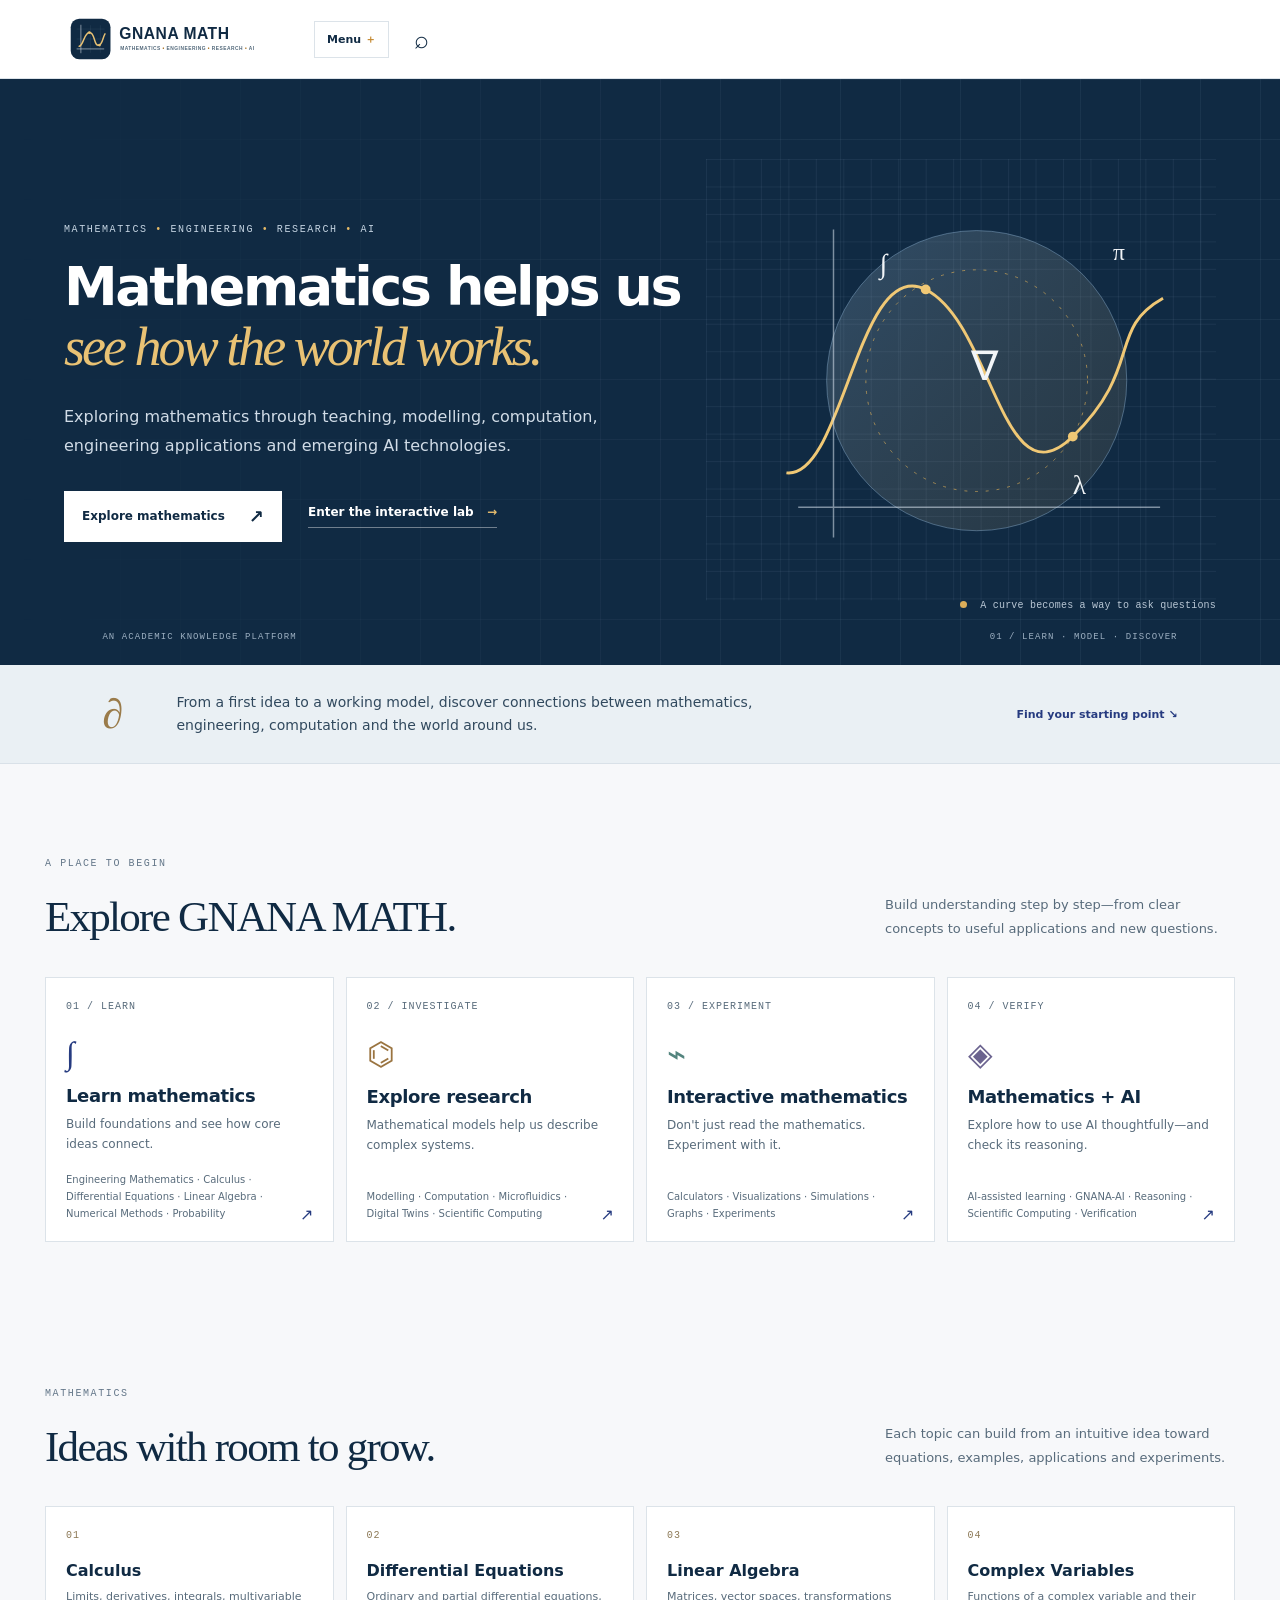
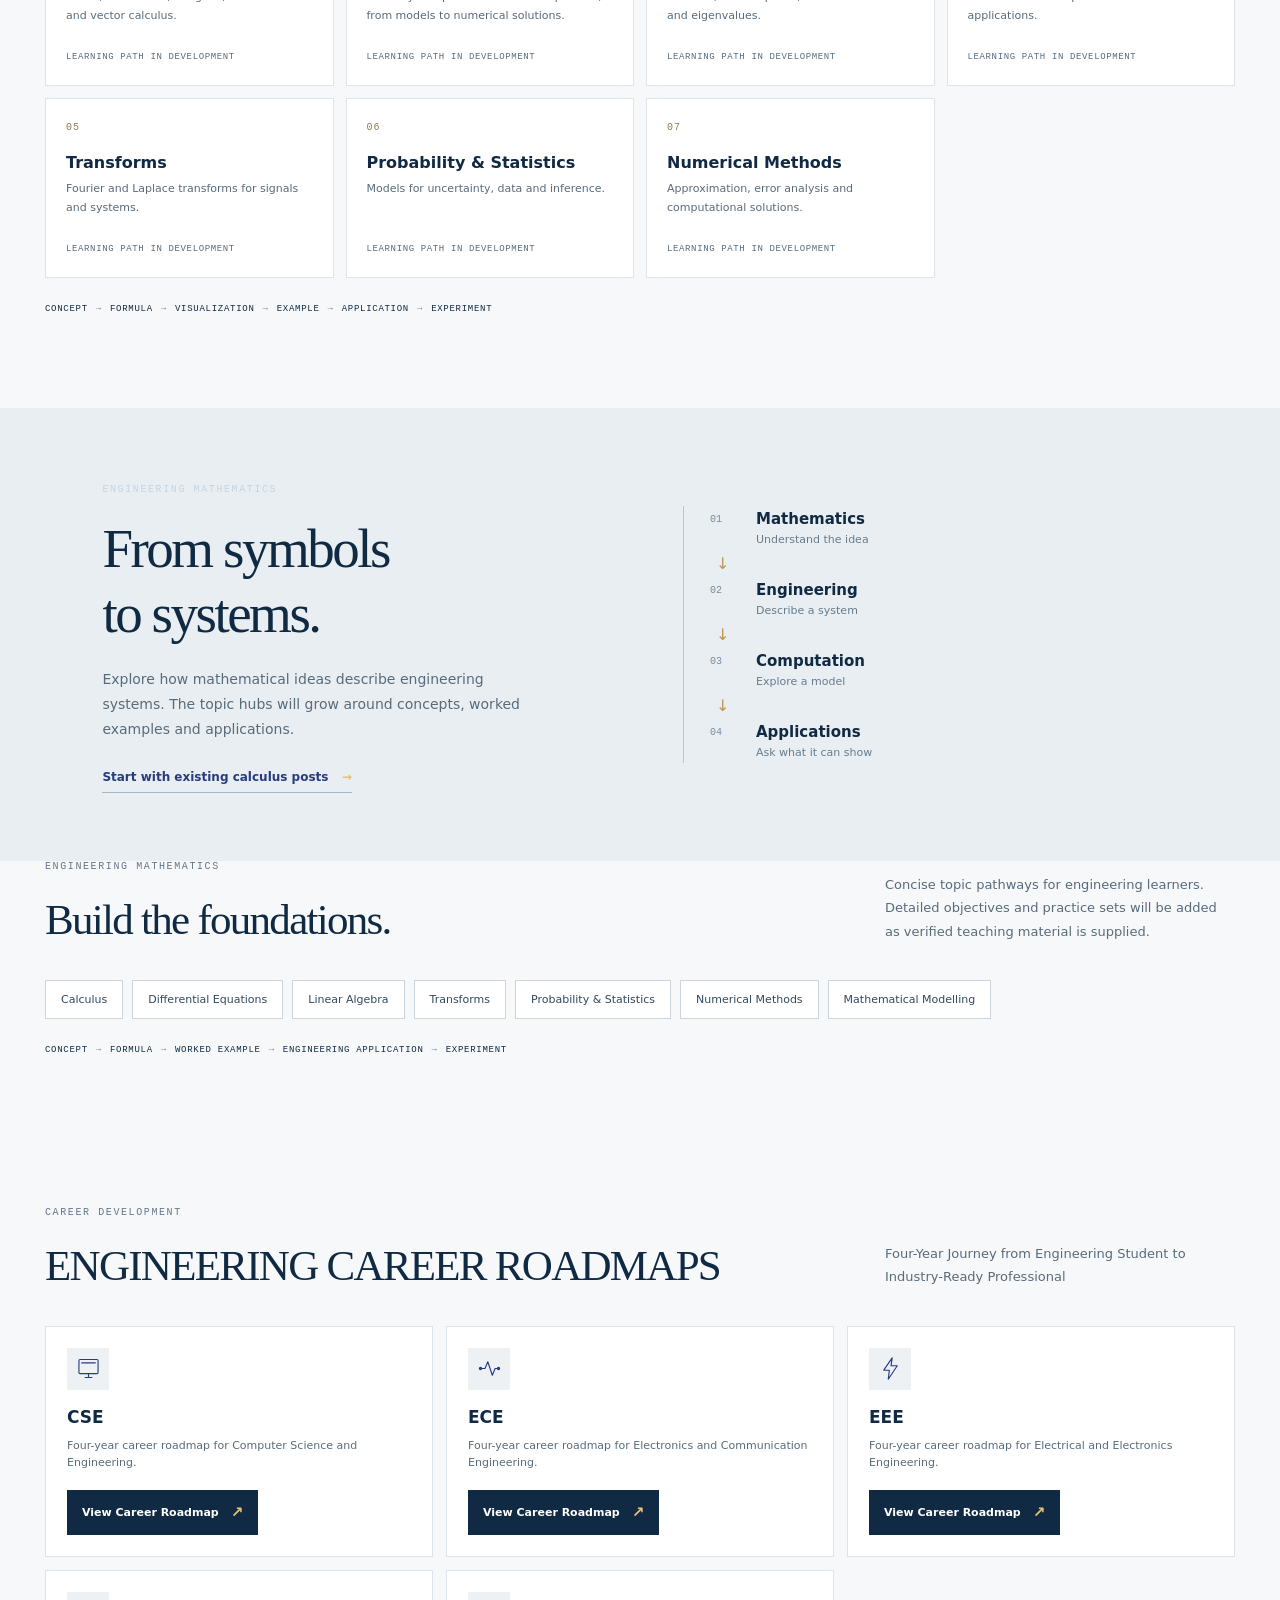
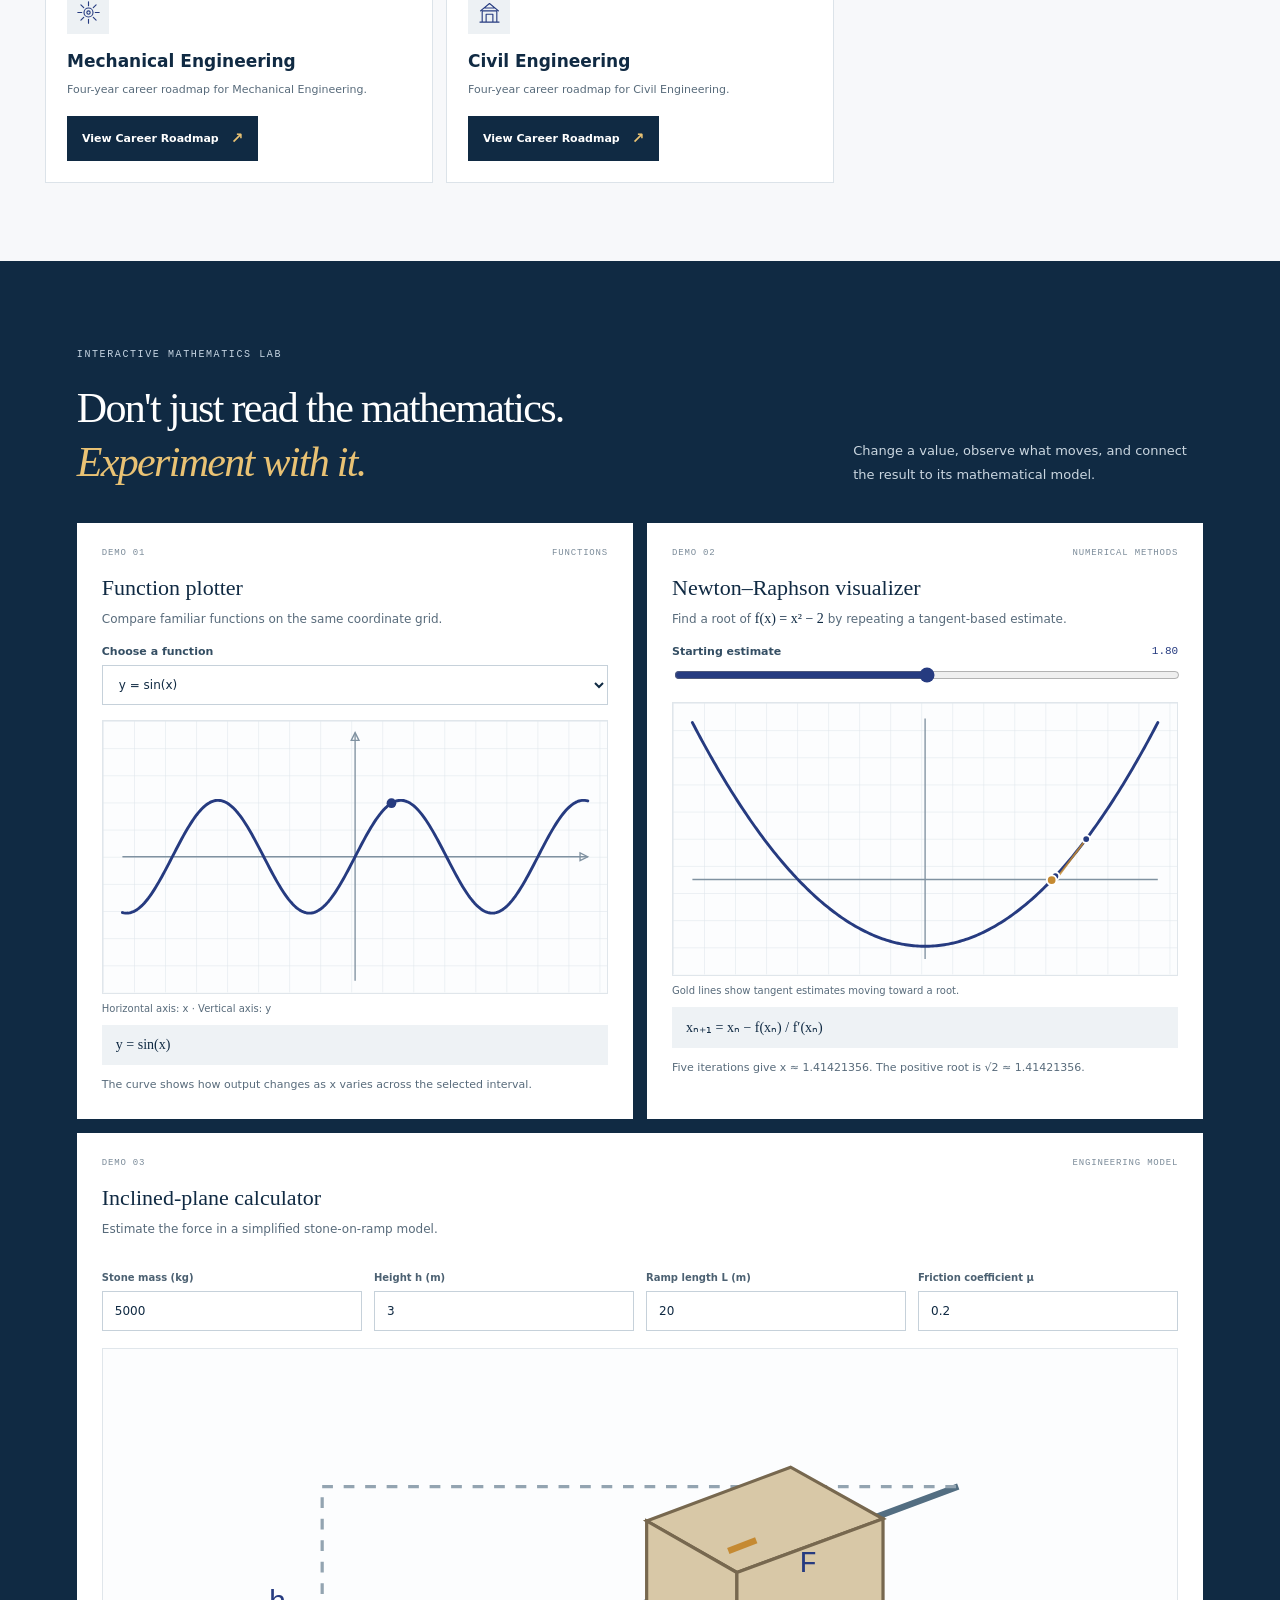
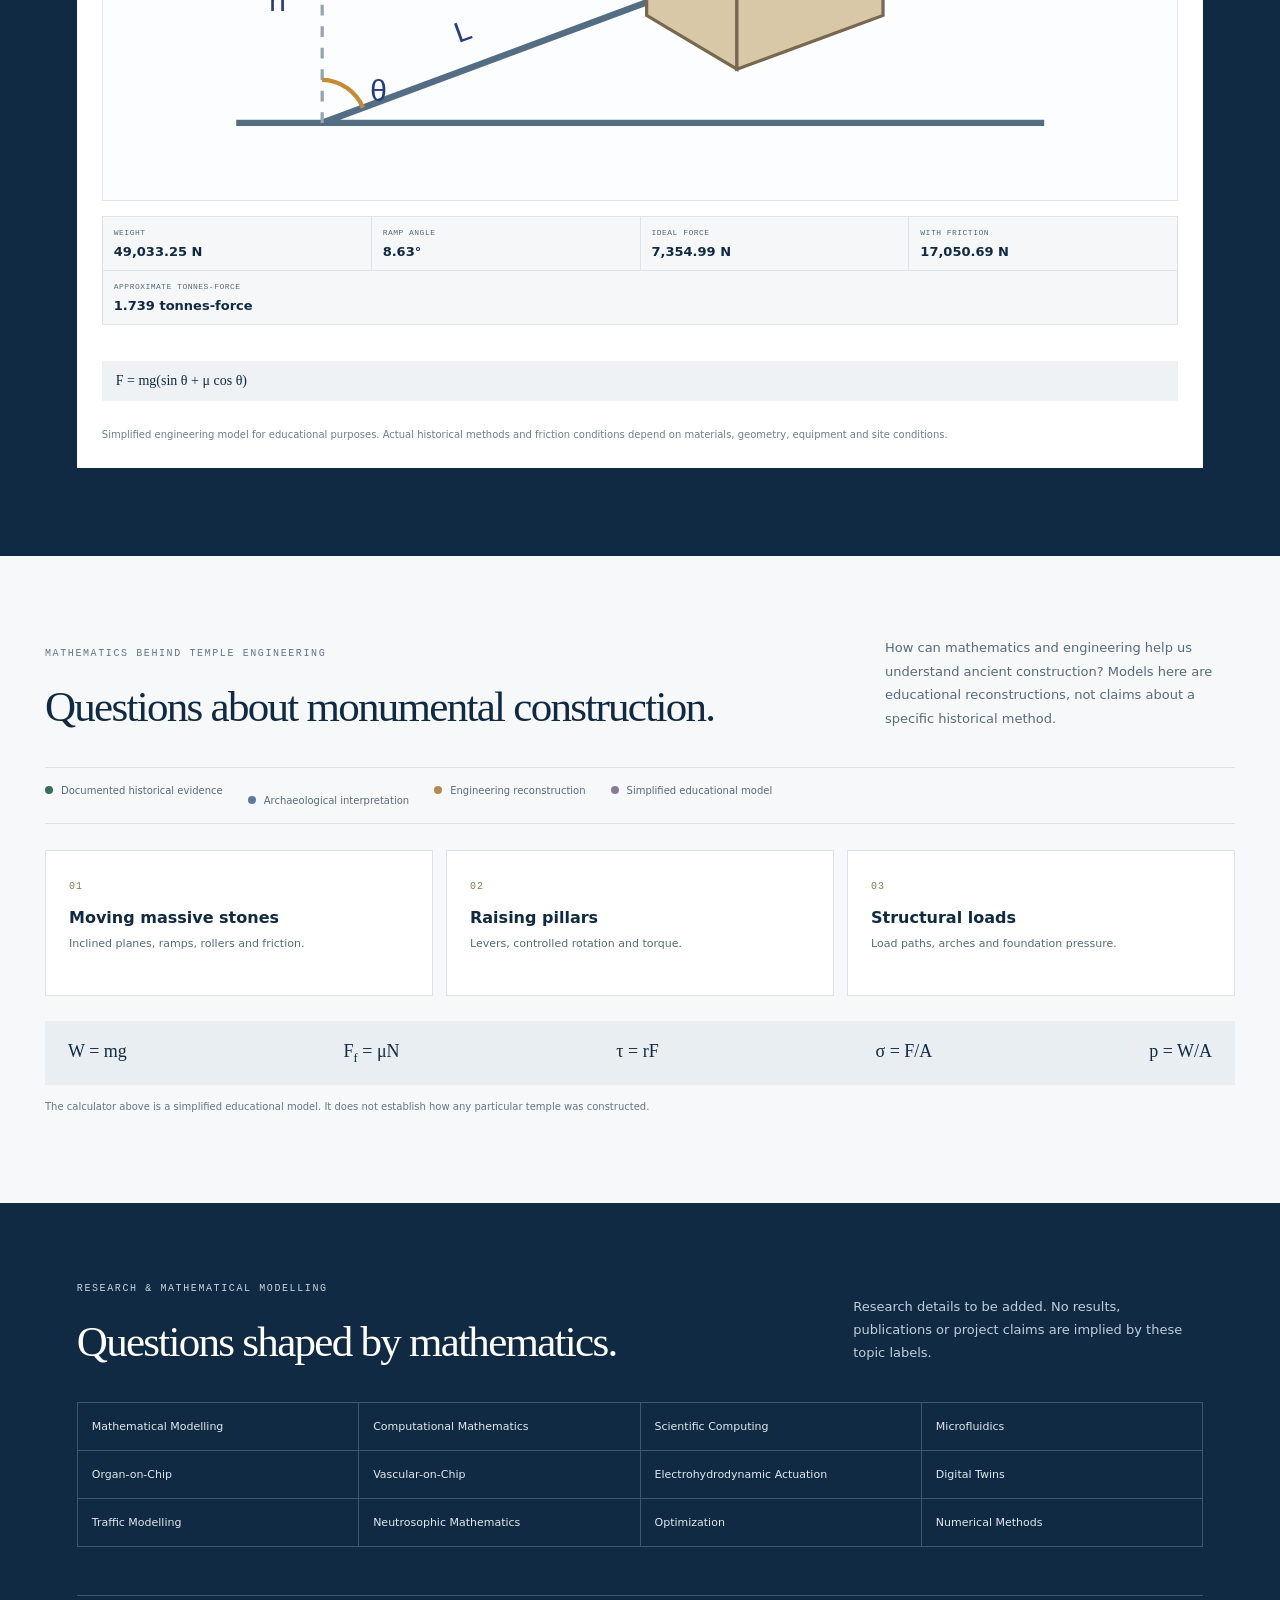
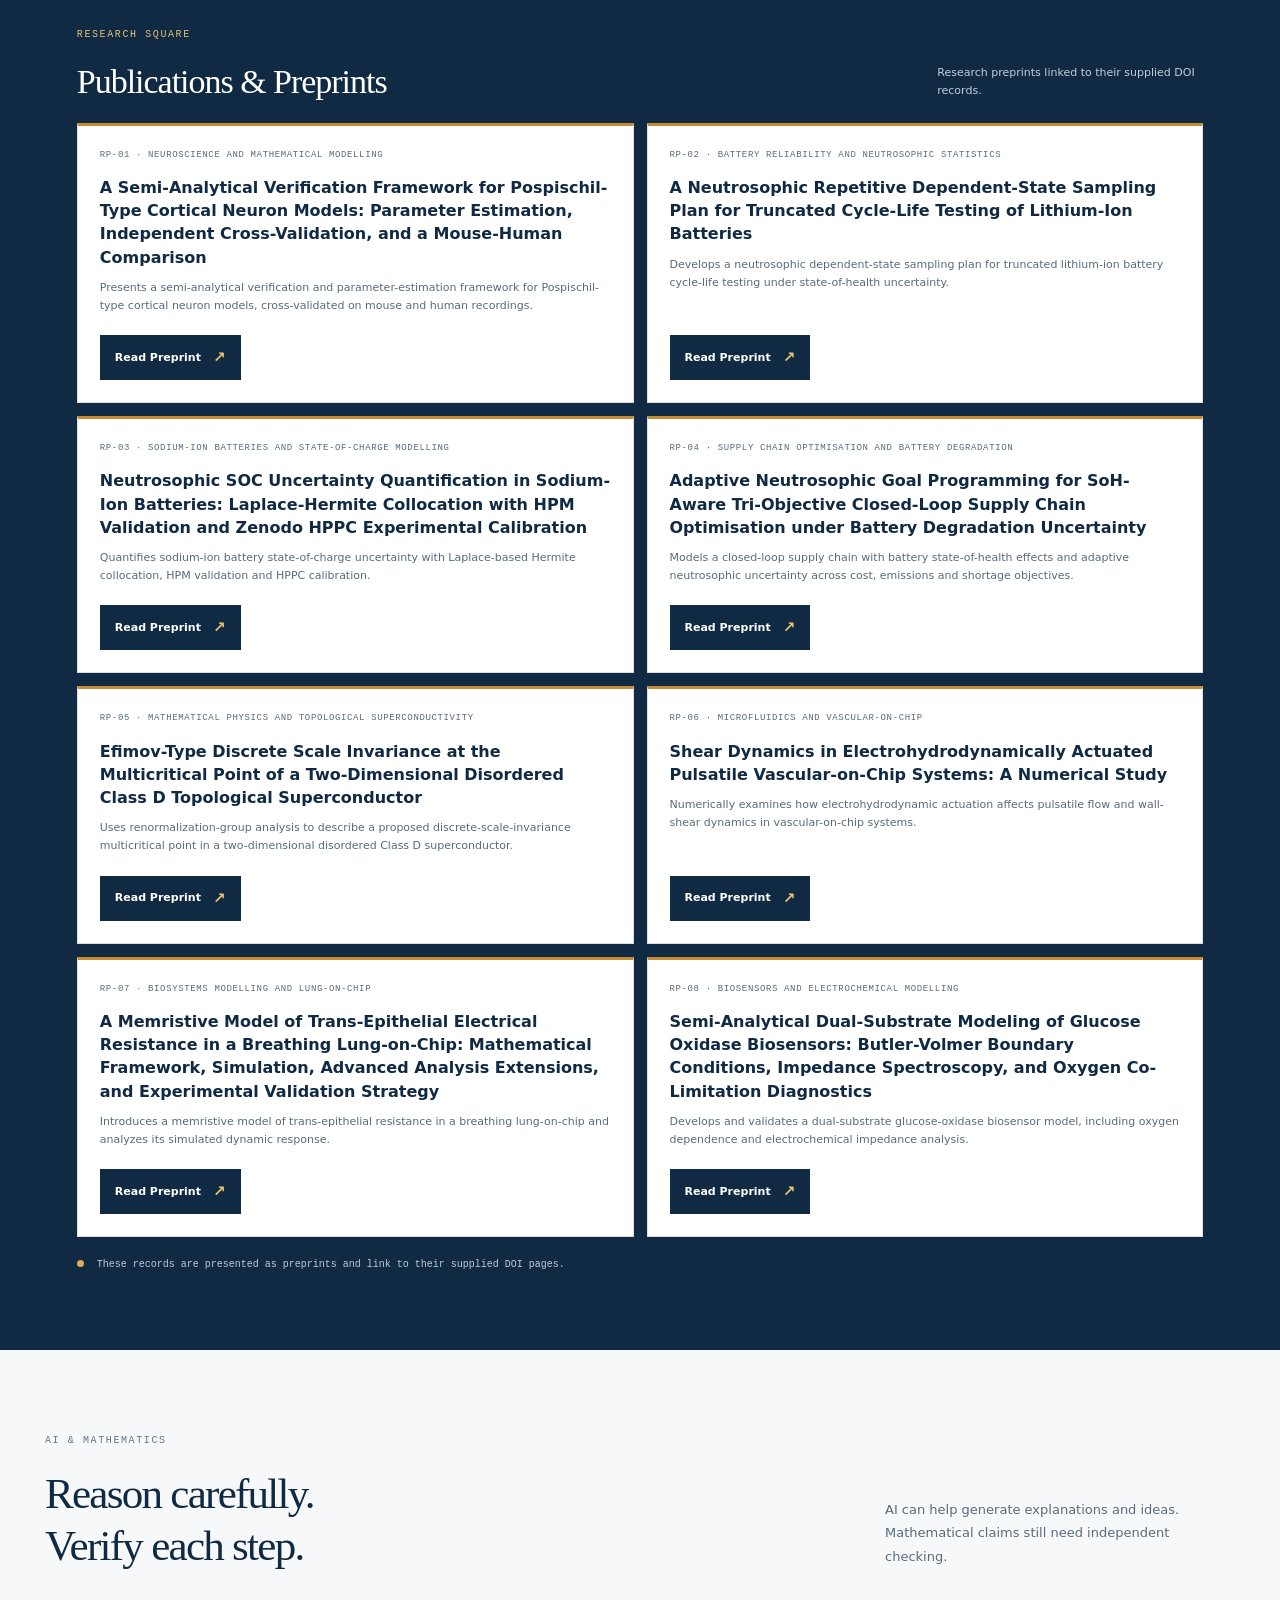
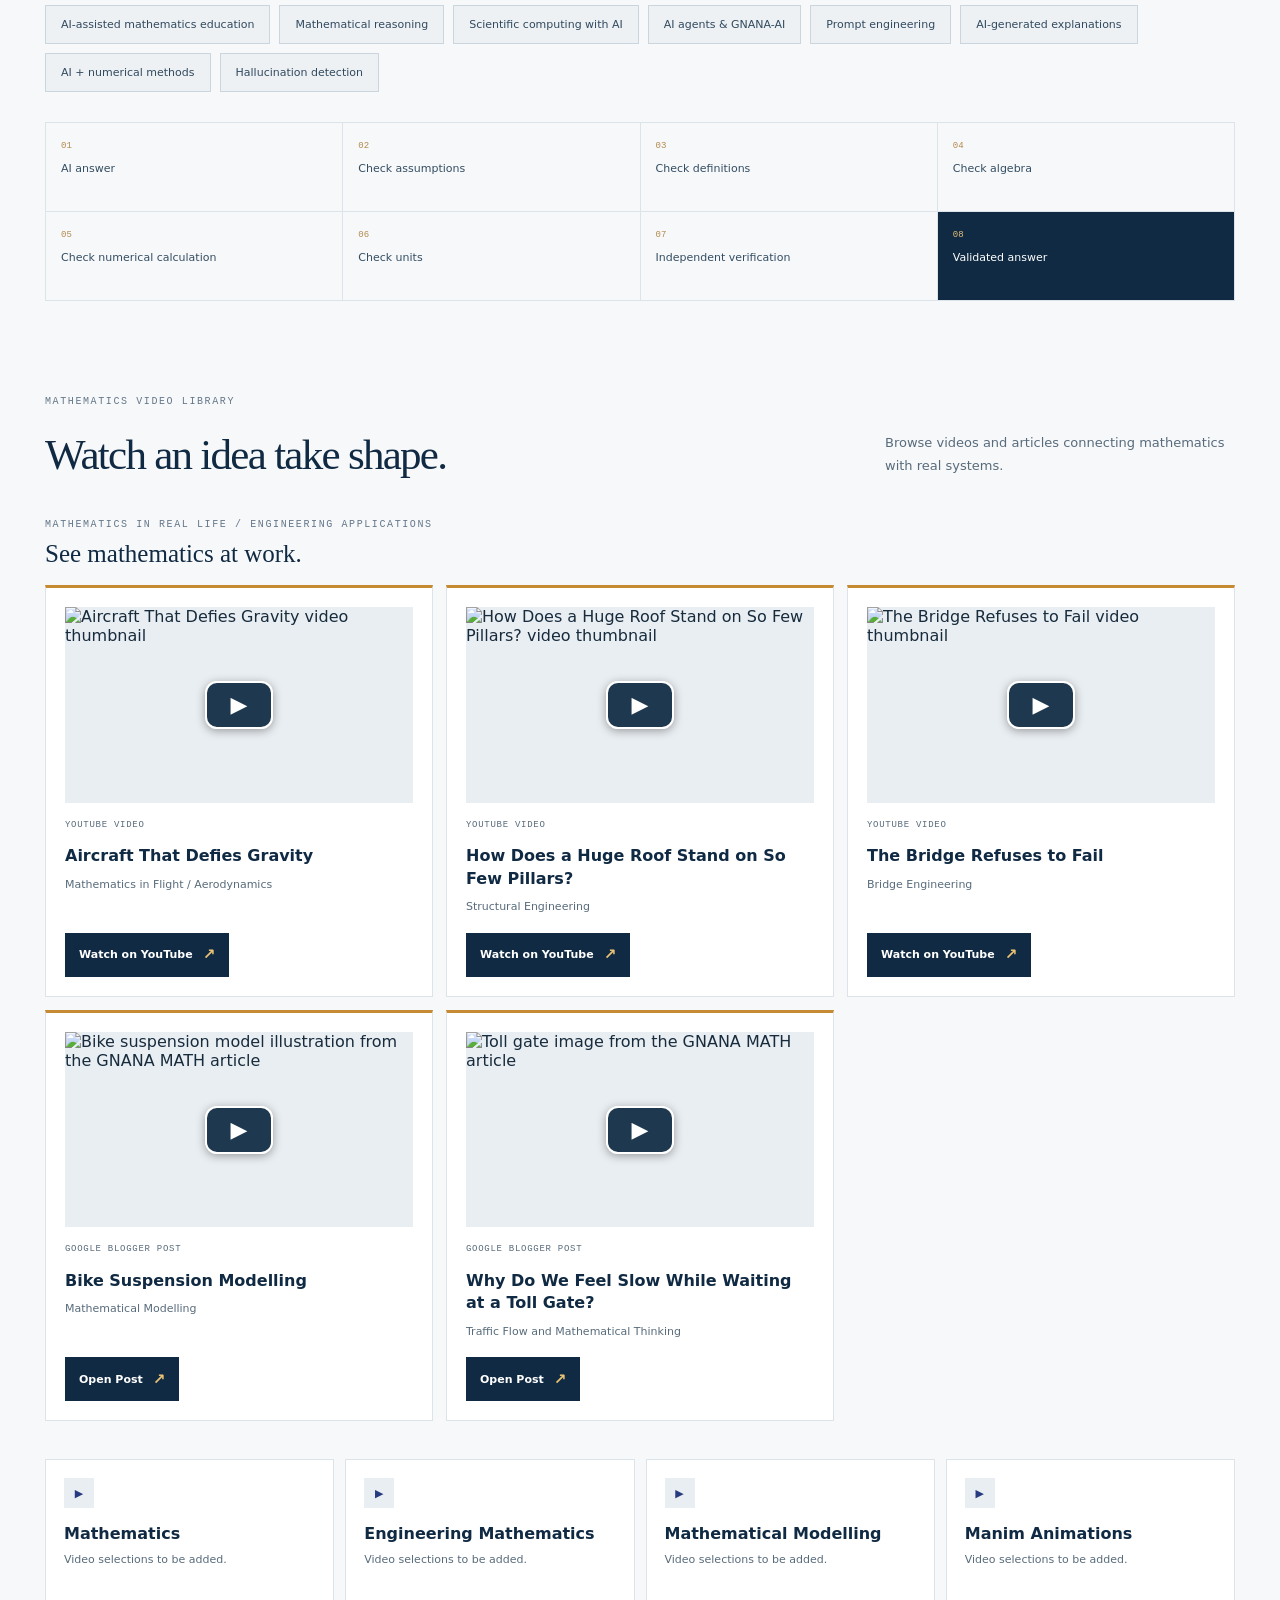
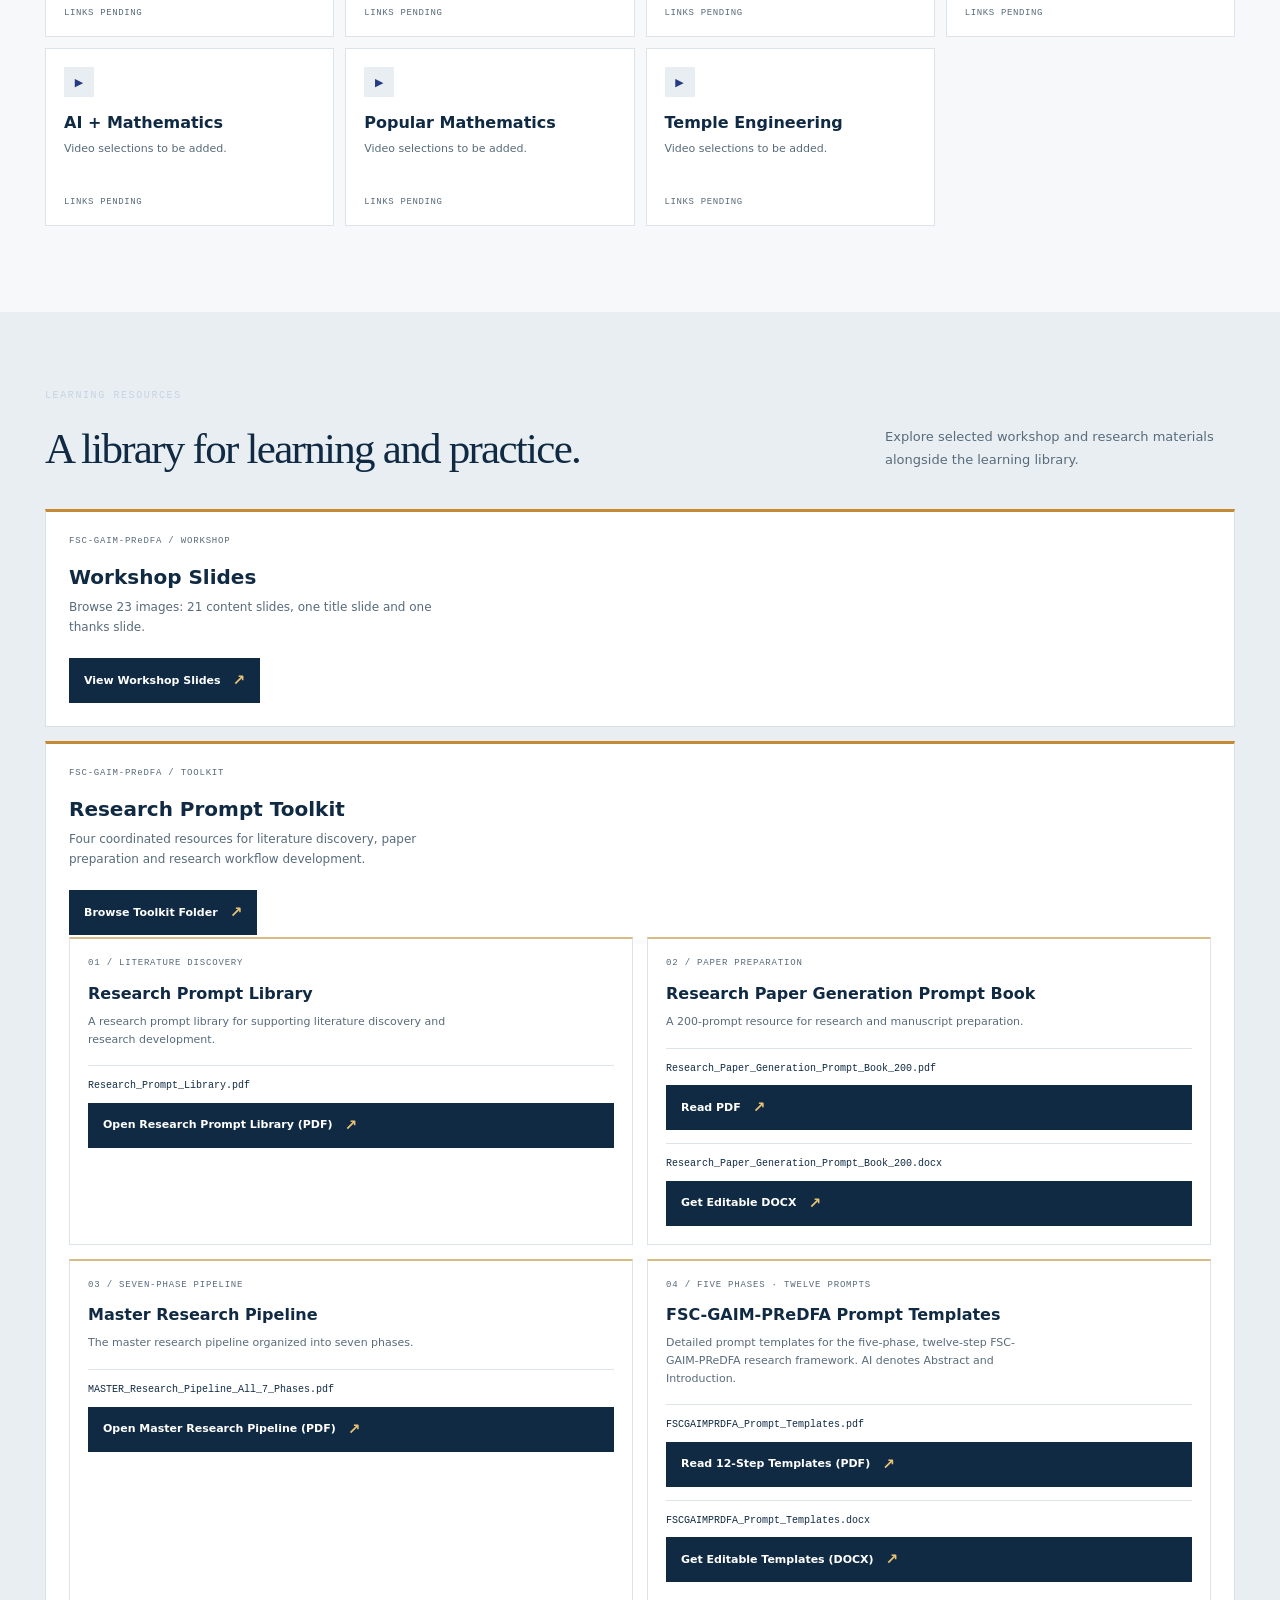
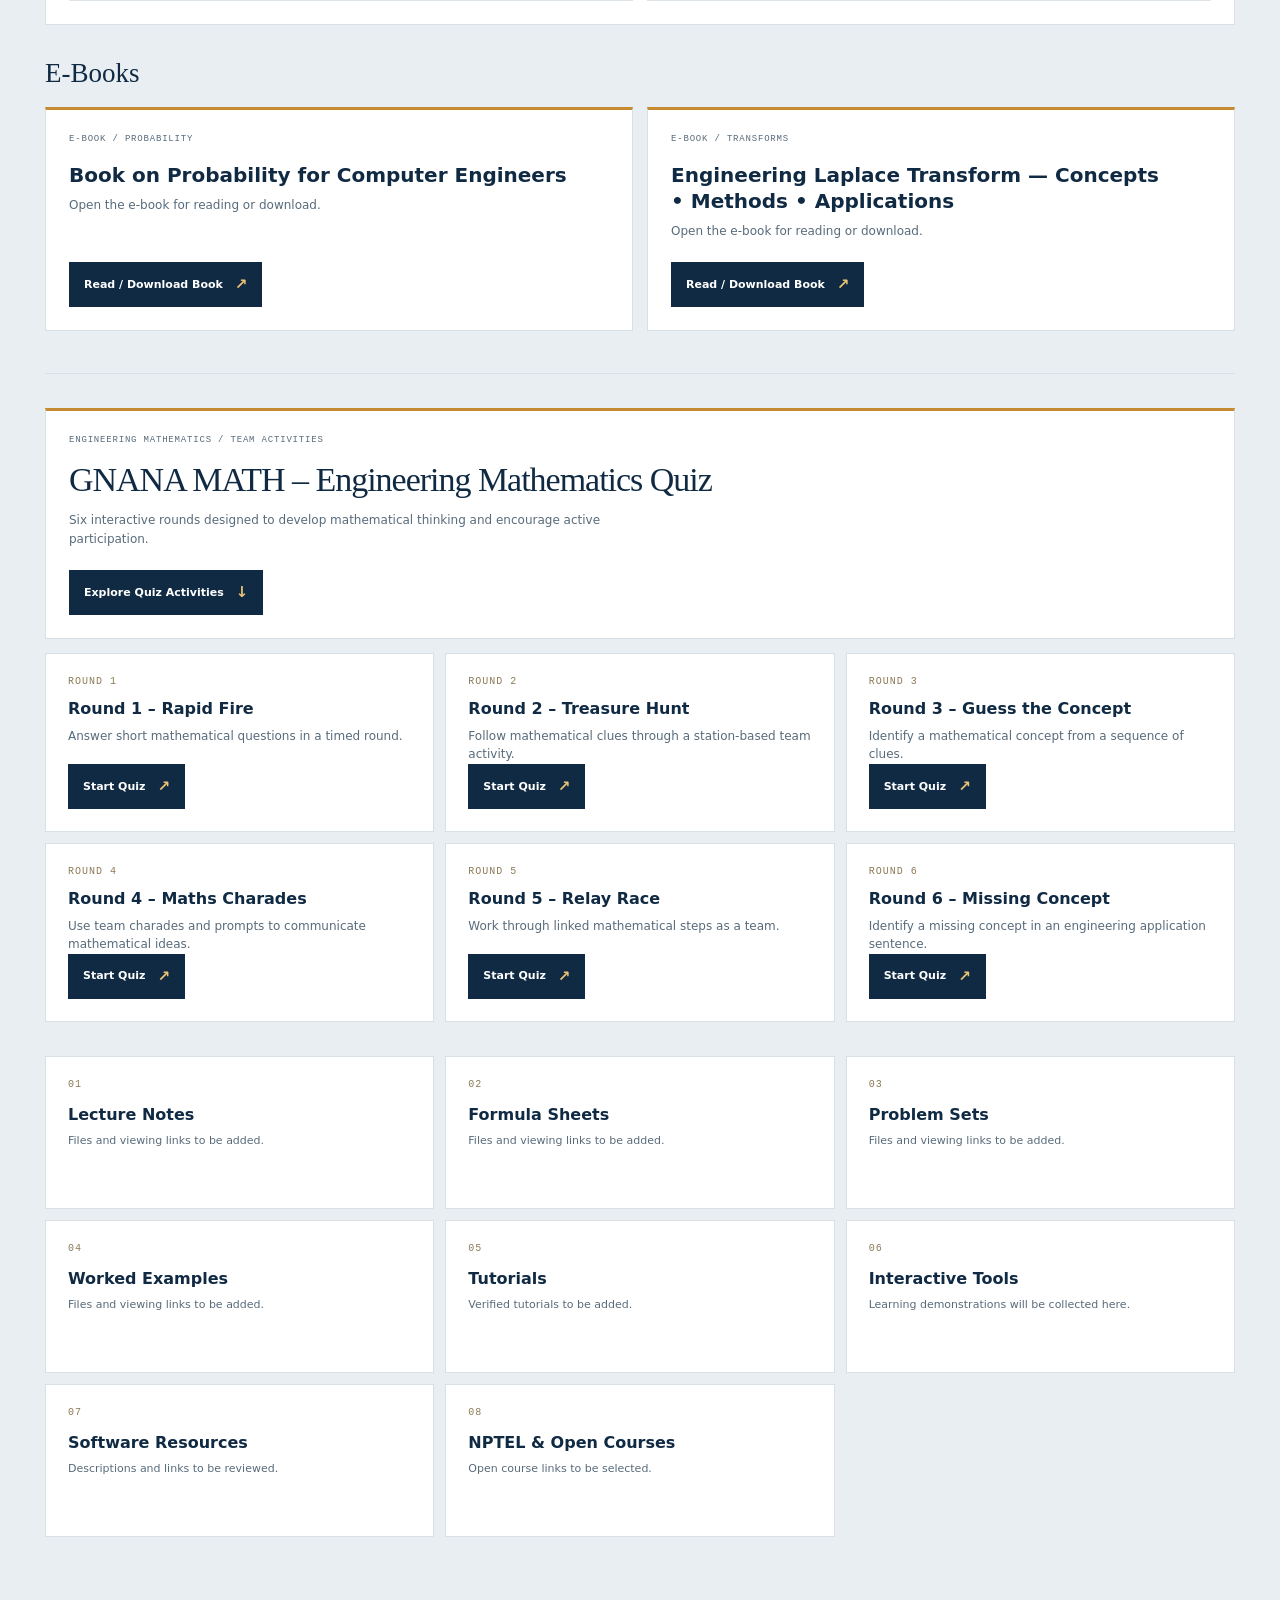
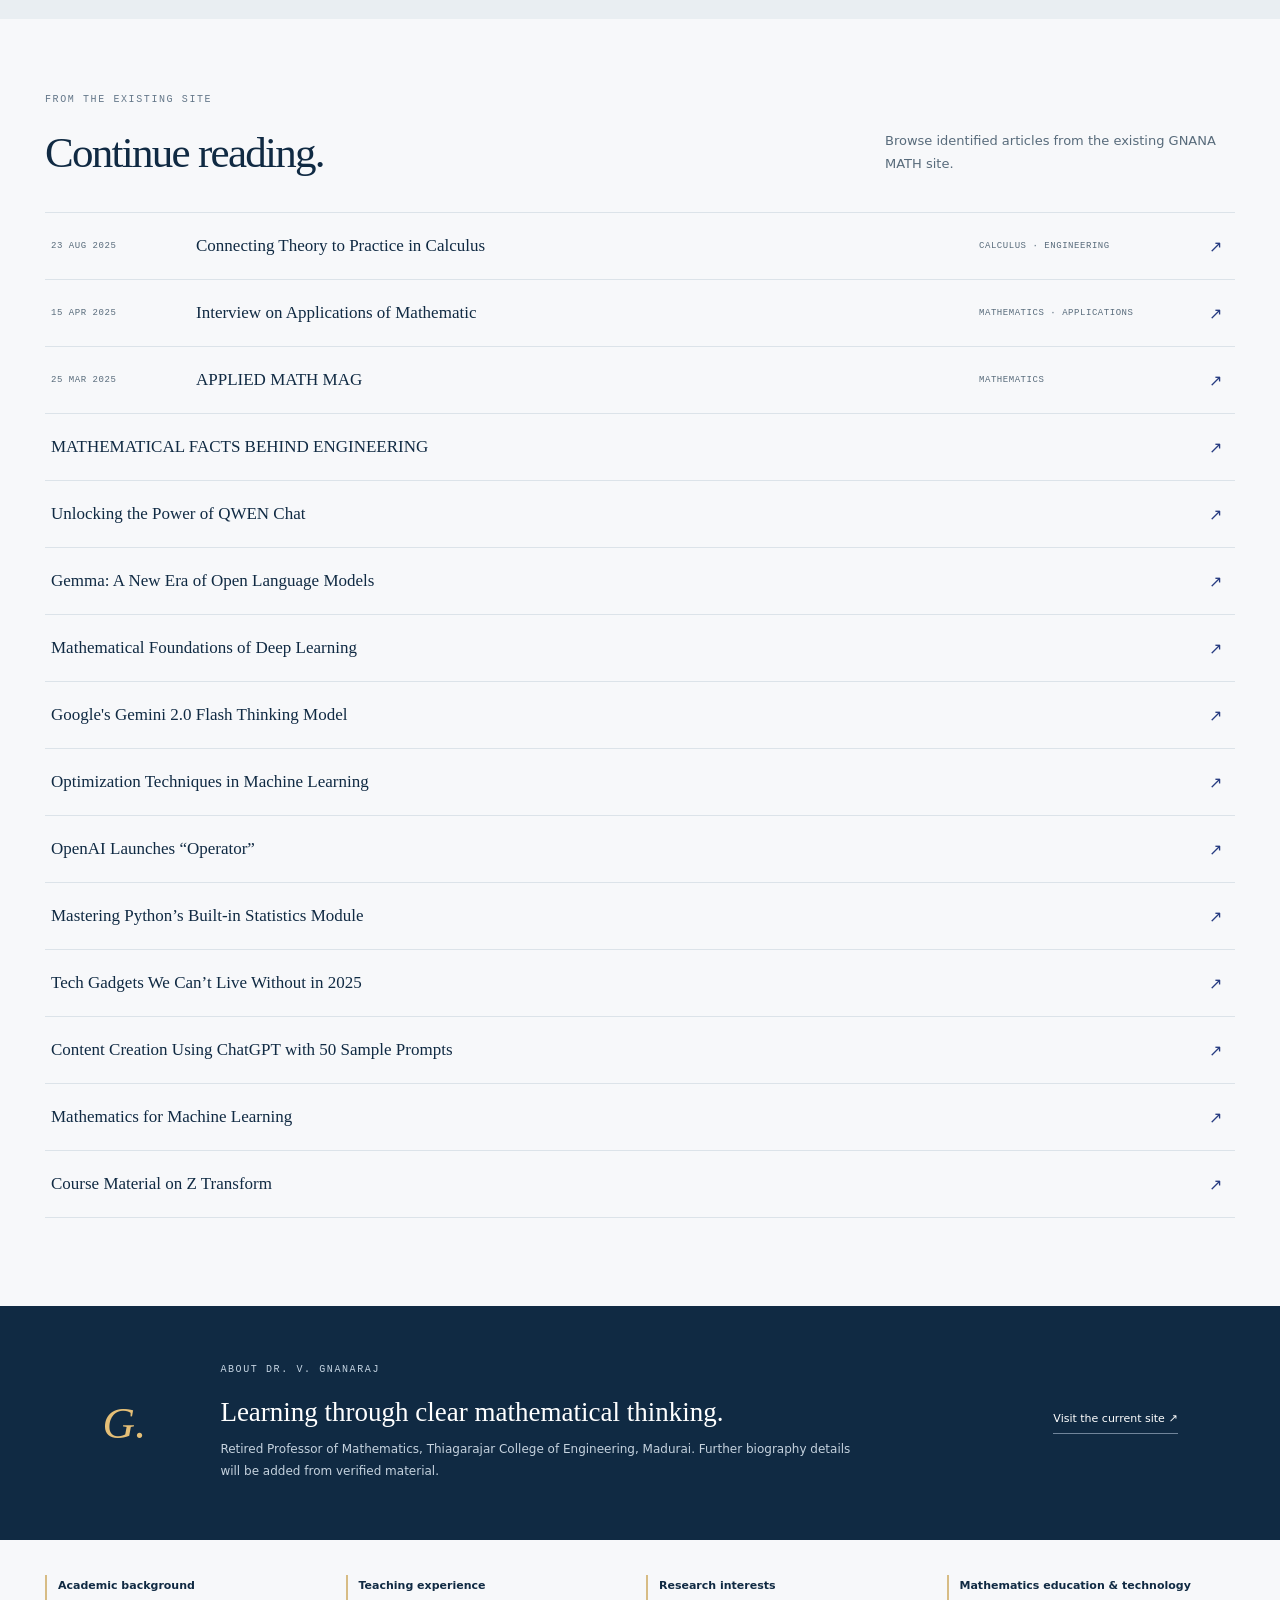
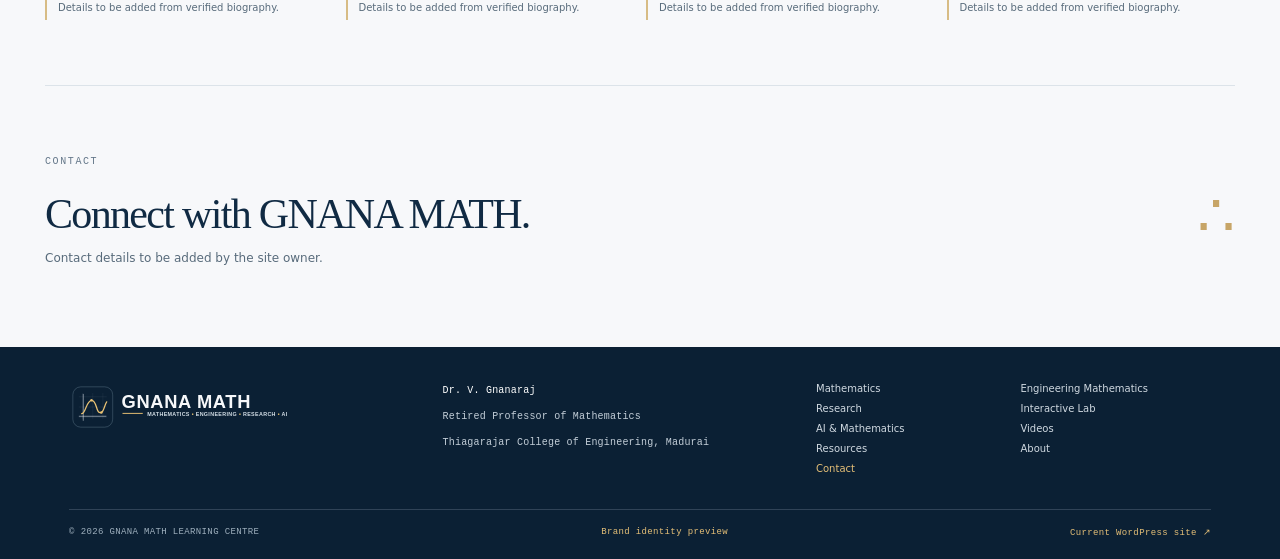
==== index.html @ 680d6b36 "Prepare GNANA MATH Learning Centre for Pages" ====
<!doctype html>
<html lang="en">
<head>
  <meta charset="utf-8">
  <meta name="viewport" content="width=device-width, initial-scale=1">
  <meta name="description" content="Explore mathematics through teaching, engineering, research, computation and emerging AI technologies.">
  <meta name="theme-color" content="#102a43">
  <link rel="icon" href="branding/gnana-math-favicon.svg" type="image/svg+xml">
  <title>GNANA MATH LEARNING CENTRE — Mathematics • Engineering • Research • AI</title>
  <link rel="stylesheet" href="styles.css">
</head>
<body>
  <a class="skip-link" href="#main">Skip to content</a>
  <header class="site-header">
    <div class="header-inner">
      <a class="brand" href="#top" aria-label="GNANA MATH Learning Centre home">
        <img class="brand-image" src="branding/gnana-math-header.svg" alt="GNANA MATH — Mathematics • Engineering • Research • AI">
      </a>
      <button class="menu-toggle" type="button" aria-expanded="false" aria-controls="primary-nav">Menu <span aria-hidden="true">＋</span></button>
      <nav id="primary-nav" class="primary-nav" aria-label="Main navigation">
        <a href="#top">Home</a>
        <a href="#mathematics">Mathematics</a>
        <a href="#engineering">Engineering Mathematics</a>
        <a href="#research">Research</a>
        <a href="#ai">AI &amp; Mathematics</a>
        <a href="#lab">Interactive Lab</a>
        <a href="#temple">Temple Engineering</a>
        <a href="#videos">Videos</a>
        <a href="#resources">Resources</a>
        <a href="#about">About</a>
        <a href="#contact">Contact</a>
      </nav>
      <a class="search-link" href="#journal" aria-label="Find existing posts">⌕</a>
    </div>
  </header>

  <main id="main">
    <section class="hero" id="top" aria-labelledby="hero-title">
      <div class="hero-grid" aria-hidden="true"></div>
      <div class="hero-copy">
        <p class="eyebrow">MATHEMATICS <span>•</span> ENGINEERING <span>•</span> RESEARCH <span>•</span> AI</p>
        <h1 id="hero-title">Mathematics helps us<br><em>see how the world works.</em></h1>
        <p class="hero-intro">Exploring mathematics through teaching, modelling, computation, engineering applications and emerging AI technologies.</p>
        <div class="hero-actions"><a class="button button-light" href="#mathematics">Explore mathematics <span aria-hidden="true">↗</span></a><a class="text-link" href="#lab">Enter the interactive lab <span aria-hidden="true">→</span></a></div>
      </div>
      <div class="hero-art">
        <svg viewBox="0 0 520 450" role="img" aria-labelledby="hero-visual-title hero-visual-desc">
          <title id="hero-visual-title">A mathematical curve across a coordinate plane</title>
          <desc id="hero-visual-desc">A gold curve connects points on a subtle grid, surrounded by mathematical symbols.</desc>
          <defs><pattern id="grid" width="28" height="28" patternUnits="userSpaceOnUse"><path d="M 28 0 L 0 0 0 28" fill="none" stroke="#90a8c3" stroke-opacity=".18" stroke-width="1"/></pattern><linearGradient id="wash" x1="0" x2="1" y1="0" y2="1"><stop stop-color="#8eb2d2" stop-opacity=".25"/><stop offset="1" stop-color="#bf9958" stop-opacity=".12"/></linearGradient></defs>
          <rect width="520" height="450" fill="url(#grid)"/><circle cx="276" cy="226" r="153" fill="url(#wash)" stroke="#8eb2d2" stroke-opacity=".45"/><circle cx="276" cy="226" r="113" fill="none" stroke="#d3a958" stroke-opacity=".7" stroke-dasharray="3 8"/>
          <path class="hero-curve" d="M82 320 C140 327 155 98 224 133 S302 354 374 283 409 174 466 142" fill="none" stroke="#f0c875" stroke-width="3"/><path d="M94 355 H463 M130 386 V72" fill="none" stroke="#d9e4ef" stroke-opacity=".55" stroke-width="1.5"/>
          <g fill="#f2f5f8" font-family="Georgia,serif"><text x="270" y="225" font-size="42">∇</text><text x="177" y="116" font-size="28">∫</text><text x="374" y="342" font-size="28">λ</text><text x="415" y="103" font-size="24">π</text></g>
          <circle cx="224" cy="133" r="5" fill="#f0c875"/><circle cx="374" cy="283" r="5" fill="#f0c875"/>
        </svg>
        <div class="figure-note"><span class="figure-dot"></span> A curve becomes a way to ask questions</div>
      </div>
      <div class="hero-bottom"><span>AN ACADEMIC KNOWLEDGE PLATFORM</span><span>01 / LEARN · MODEL · DISCOVER</span></div>
    </section>

    <section class="intro-strip" aria-label="Site purpose"><span class="intro-symbol" aria-hidden="true">∂</span><p>From a first idea to a working model, discover connections between mathematics, engineering, computation and the world around us.</p><a href="#explore">Find your starting point <span aria-hidden="true">↘</span></a></section>

    <section class="section explore" id="explore">
      <div class="section-heading"><div><p class="eyebrow eyebrow-dark">A PLACE TO BEGIN</p><h2>Explore GNANA MATH.</h2></div><p>Build understanding step by step—from clear concepts to useful applications and new questions.</p></div>
      <div class="feature-grid">
        <a class="feature-card card-math" href="#mathematics"><span class="card-index">01 / LEARN</span><span class="card-symbol" aria-hidden="true">∫</span><h3>Learn mathematics</h3><p>Build foundations and see how core ideas connect.</p><span class="card-topics">Engineering Mathematics · Calculus · Differential Equations · Linear Algebra · Numerical Methods · Probability</span><span class="card-arrow" aria-hidden="true">↗</span></a>
        <a class="feature-card card-research" href="#research"><span class="card-index">02 / INVESTIGATE</span><span class="card-symbol" aria-hidden="true">⌬</span><h3>Explore research</h3><p>Mathematical models help us describe complex systems.</p><span class="card-topics">Modelling · Computation · Microfluidics · Digital Twins · Scientific Computing</span><span class="card-arrow" aria-hidden="true">↗</span></a>
        <a class="feature-card card-lab" href="#lab"><span class="card-index">03 / EXPERIMENT</span><span class="card-symbol" aria-hidden="true">⌁</span><h3>Interactive mathematics</h3><p>Don't just read the mathematics. Experiment with it.</p><span class="card-topics">Calculators · Visualizations · Simulations · Graphs · Experiments</span><span class="card-arrow" aria-hidden="true">↗</span></a>
        <a class="feature-card card-ai" href="#ai"><span class="card-index">04 / VERIFY</span><span class="card-symbol" aria-hidden="true">◈</span><h3>Mathematics + AI</h3><p>Explore how to use AI thoughtfully—and check its reasoning.</p><span class="card-topics">AI-assisted learning · GNANA-AI · Reasoning · Scientific Computing · Verification</span><span class="card-arrow" aria-hidden="true">↗</span></a>
      </div>
    </section>

    <section class="topic-hub section" id="mathematics">
      <div class="section-heading"><div><p class="eyebrow eyebrow-dark">MATHEMATICS</p><h2>Ideas with room to grow.</h2></div><p>Each topic can build from an intuitive idea toward equations, examples, applications and experiments.</p></div>
      <div class="topic-grid">
        <article class="topic-card"><span class="topic-mark">01</span><h3>Calculus</h3><p>Limits, derivatives, integrals, multivariable and vector calculus.</p><span class="coming">LEARNING PATH IN DEVELOPMENT</span></article>
        <article class="topic-card"><span class="topic-mark">02</span><h3>Differential Equations</h3><p>Ordinary and partial differential equations, from models to numerical solutions.</p><span class="coming">LEARNING PATH IN DEVELOPMENT</span></article>
        <article class="topic-card"><span class="topic-mark">03</span><h3>Linear Algebra</h3><p>Matrices, vector spaces, transformations and eigenvalues.</p><span class="coming">LEARNING PATH IN DEVELOPMENT</span></article>
        <article class="topic-card"><span class="topic-mark">04</span><h3>Complex Variables</h3><p>Functions of a complex variable and their applications.</p><span class="coming">LEARNING PATH IN DEVELOPMENT</span></article>
        <article class="topic-card"><span class="topic-mark">05</span><h3>Transforms</h3><p>Fourier and Laplace transforms for signals and systems.</p><span class="coming">LEARNING PATH IN DEVELOPMENT</span></article>
        <article class="topic-card"><span class="topic-mark">06</span><h3>Probability &amp; Statistics</h3><p>Models for uncertainty, data and inference.</p><span class="coming">LEARNING PATH IN DEVELOPMENT</span></article>
        <article class="topic-card"><span class="topic-mark">07</span><h3>Numerical Methods</h3><p>Approximation, error analysis and computational solutions.</p><span class="coming">LEARNING PATH IN DEVELOPMENT</span></article>
      </div>
      <p class="learning-sequence"><span>CONCEPT</span> → <span>FORMULA</span> → <span>VISUALIZATION</span> → <span>EXAMPLE</span> → <span>APPLICATION</span> → <span>EXPERIMENT</span></p>
    </section>

    <section class="pathway" id="engineering">
      <div class="pathway-copy"><p class="eyebrow">ENGINEERING MATHEMATICS</p><h2>From symbols<br>to systems.</h2><p>Explore how mathematical ideas describe engineering systems. The topic hubs will grow around concepts, worked examples and applications.</p><a class="text-link" href="#journal">Start with existing calculus posts <span aria-hidden="true">→</span></a></div>
      <div class="pathway-steps" aria-label="Mathematics to real-world applications pathway"><div><span>01</span><strong>Mathematics</strong><small>Understand the idea</small></div><i aria-hidden="true">↓</i><div><span>02</span><strong>Engineering</strong><small>Describe a system</small></div><i aria-hidden="true">↓</i><div><span>03</span><strong>Computation</strong><small>Explore a model</small></div><i aria-hidden="true">↓</i><div><span>04</span><strong>Applications</strong><small>Ask what it can show</small></div></div>
    </section>
    <section class="engineering-topics section" aria-labelledby="engineering-topics-title">
      <div class="section-heading"><div><p class="eyebrow eyebrow-dark">ENGINEERING MATHEMATICS</p><h2 id="engineering-topics-title">Build the foundations.</h2></div><p>Concise topic pathways for engineering learners. Detailed objectives and practice sets will be added as verified teaching material is supplied.</p></div>
      <div class="engineering-tags"><span>Calculus</span><span>Differential Equations</span><span>Linear Algebra</span><span>Transforms</span><span>Probability &amp; Statistics</span><span>Numerical Methods</span><span>Mathematical Modelling</span></div>
      <div class="learning-sequence"><span>CONCEPT</span> → <span>FORMULA</span> → <span>WORKED EXAMPLE</span> → <span>ENGINEERING APPLICATION</span> → <span>EXPERIMENT</span></div>
    </section>

    <section class="career-roadmaps section" id="career-roadmaps" aria-labelledby="career-roadmaps-title">
      <div class="section-heading"><div><p class="eyebrow eyebrow-dark">CAREER DEVELOPMENT</p><h2 id="career-roadmaps-title">ENGINEERING CAREER ROADMAPS</h2></div><p>Four-Year Journey from Engineering Student to Industry-Ready Professional</p></div>
      <div class="roadmap-grid">
        <article class="roadmap-card"><span class="roadmap-icon" aria-hidden="true"><svg viewBox="0 0 48 48"><rect x="7" y="8" width="34" height="25" rx="2"/><path d="M18 40h12M24 33v7M12 14h24"/></svg></span><h3>CSE</h3><p>Four-year career roadmap for Computer Science and Engineering.</p><a class="resource-action" href="https://docs.google.com/document/d/1oZDrcWz0FIYxvNJzSBiZQlGLco4cJSIS/edit?usp=sharing" target="_blank" rel="noopener noreferrer" aria-label="View Career Roadmap: Computer Science and Engineering (CSE)">View Career Roadmap <span aria-hidden="true">↗</span></a></article>
        <article class="roadmap-card"><span class="roadmap-icon" aria-hidden="true"><svg viewBox="0 0 48 48"><path d="M8 24h8l5-12 8 24 5-12h6"/><circle cx="8" cy="24" r="2"/><circle cx="40" cy="24" r="2"/></svg></span><h3>ECE</h3><p>Four-year career roadmap for Electronics and Communication Engineering.</p><a class="resource-action" href="https://docs.google.com/document/d/1Ohbe66ldFW0eEKWDVMbbByj8dyRG0Cs9/edit?usp=sharing" target="_blank" rel="noopener noreferrer" aria-label="View Career Roadmap: Electronics and Communication Engineering (ECE)">View Career Roadmap <span aria-hidden="true">↗</span></a></article>
        <article class="roadmap-card"><span class="roadmap-icon" aria-hidden="true"><svg viewBox="0 0 48 48"><path d="M27 5 12 27h10l-2 16 16-24H25z"/></svg></span><h3>EEE</h3><p>Four-year career roadmap for Electrical and Electronics Engineering.</p><a class="resource-action" href="https://docs.google.com/document/d/1e6CmTv66LXiisWl73ocKY8NQtNfrdB3I/edit?usp=sharing" target="_blank" rel="noopener noreferrer" aria-label="View Career Roadmap: Electrical and Electronics Engineering (EEE)">View Career Roadmap <span aria-hidden="true">↗</span></a></article>
        <article class="roadmap-card"><span class="roadmap-icon" aria-hidden="true"><svg viewBox="0 0 48 48"><circle cx="24" cy="24" r="8"/><circle cx="24" cy="24" r="3"/><path d="M24 5v7M24 36v7M5 24h7M36 24h7M10.5 10.5l5 5M32.5 32.5l5 5M37.5 10.5l-5 5M15.5 32.5l-5 5"/></svg></span><h3>Mechanical Engineering</h3><p>Four-year career roadmap for Mechanical Engineering.</p><a class="resource-action" href="https://docs.google.com/document/d/1_CuZWHjNyVznKHUUeq4YgCZqj-U67IJr/edit?usp=drive_link" target="_blank" rel="noopener noreferrer" aria-label="View Career Roadmap: Mechanical Engineering">View Career Roadmap <span aria-hidden="true">↗</span></a></article>
        <article class="roadmap-card"><span class="roadmap-icon" aria-hidden="true"><svg viewBox="0 0 48 48"><path d="M7 41h34M11 41V21h26v20M8 21 24 8l16 13M18 41V27h12v14M15 16h18"/></svg></span><h3>Civil Engineering</h3><p>Four-year career roadmap for Civil Engineering.</p><a class="resource-action" href="https://docs.google.com/document/d/1a6_pTTN_fMK_ZlGkshVKZlawxONc3XTI/edit?usp=sharing" target="_blank" rel="noopener noreferrer" aria-label="View Career Roadmap: Civil Engineering">View Career Roadmap <span aria-hidden="true">↗</span></a></article>
      </div>
    </section>

    <section class="lab-section" id="lab">
      <div class="lab-heading section-heading"><div><p class="eyebrow">INTERACTIVE MATHEMATICS LAB</p><h2>Don't just read the mathematics.<br><em>Experiment with it.</em></h2></div><p>Change a value, observe what moves, and connect the result to its mathematical model.</p></div>
      <div class="demo-grid">
        <article class="demo-card">
          <div class="demo-meta"><span>DEMO 01</span><span>FUNCTIONS</span></div><h3>Function plotter</h3><p class="demo-intro">Compare familiar functions on the same coordinate grid.</p>
          <label class="control-label" for="function-select">Choose a function</label><select id="function-select"><option value="sin">y = sin(x)</option><option value="cos">y = cos(x)</option><option value="parabola">y = x² − 1</option></select>
          <figure class="plot-frame"><svg id="function-plot" viewBox="0 0 520 280" role="img" aria-label="Graph of y equals sine of x"><defs><pattern id="plot-grid" width="32" height="28" patternUnits="userSpaceOnUse"><path d="M 32 0 L 0 0 0 28" fill="none" stroke="#dce3e9" stroke-width="1"/></pattern></defs><rect width="520" height="280" fill="url(#plot-grid)"/><g class="plot-axis"><path d="M20 140H500M260 12V268"/><path d="M500 140l-8-4v8zM260 12l-4 8h8z"/></g><path id="function-path" class="function-path" d=""/><circle id="function-point" r="5" cx="260" cy="140"/></svg><figcaption>Horizontal axis: x · Vertical axis: y</figcaption></figure>
          <div class="equation-readout" id="function-equation" aria-live="polite">y = sin(x)</div><p class="interpretation">The curve shows how output changes as x varies across the selected interval.</p>
        </article>

        <article class="demo-card">
          <div class="demo-meta"><span>DEMO 02</span><span>NUMERICAL METHODS</span></div><h3>Newton–Raphson visualizer</h3><p class="demo-intro">Find a root of <span class="math-inline">f(x) = x² − 2</span> by repeating a tangent-based estimate.</p>
          <label class="control-label" for="newton-start">Starting estimate <output id="newton-start-value">1.80</output></label><input id="newton-start" type="range" min="0.6" max="3" step="0.05" value="1.8">
          <figure class="plot-frame"><svg id="newton-plot" viewBox="0 0 520 280" role="img" aria-label="Newton-Raphson tangent steps approaching the root of x squared minus two"><defs><pattern id="newton-grid" width="32" height="28" patternUnits="userSpaceOnUse"><path d="M 32 0 L 0 0 0 28" fill="none" stroke="#dce3e9" stroke-width="1"/></pattern></defs><rect width="520" height="280" fill="url(#newton-grid)"/><g class="plot-axis"><path d="M20 182H500M260 16V264"/></g><path id="newton-function" class="function-path" d=""/><g id="newton-steps"></g></svg><figcaption>Gold lines show tangent estimates moving toward a root.</figcaption></figure>
          <div class="equation-readout">xₙ₊₁ = xₙ − f(xₙ) / f′(xₙ)</div><p id="newton-result" class="interpretation" aria-live="polite">After five iterations, the estimate approaches √2.</p>
        </article>

        <article class="demo-card temple-demo" id="temple-calculator">
          <div class="demo-meta"><span>DEMO 03</span><span>ENGINEERING MODEL</span></div><h3>Inclined-plane calculator</h3><p class="demo-intro">Estimate the force in a simplified stone-on-ramp model.</p>
          <div class="input-grid">
            <label>Stone mass (kg)<input id="stone-mass" type="number" min="1" max="1000000" step="100" value="5000"></label>
            <label>Height h (m)<input id="ramp-height" type="number" min="0.1" max="100" step="0.1" value="3"></label>
            <label>Ramp length L (m)<input id="ramp-length" type="number" min="0.2" max="200" step="0.1" value="20"></label>
            <label>Friction coefficient μ<input id="friction" type="number" min="0" max="2" step="0.01" value="0.2"></label>
          </div>
          <figure class="ramp-figure"><svg viewBox="0 0 500 210" role="img" aria-labelledby="ramp-title ramp-desc"><title id="ramp-title">Stone on an inclined ramp</title><desc id="ramp-desc">A stone rests on a ramp with height h and ramp length L labelled.</desc><path d="M62 174H438M102 174L398 64" class="ramp-line"/><path d="M102 174V64H398" class="ramp-guide"/><g class="stone-block"><path d="M253 80l67-25 43 24-68 25z"/><path d="M253 80v44l42 25v-45z"/><path d="M295 104l68-25v45l-68 25z"/></g><text x="77" y="122">h</text><text x="165" y="137" transform="rotate(-20 165 137)">L</text><path d="M102 154a21 21 0 0 1 19 13" class="ramp-angle"/><text x="124" y="164">θ</text><path d="M304 89l-13 5" class="force-arrow"/><text x="324" y="104">F</text></svg></figure>
          <div class="result-grid" aria-live="polite"><div><span>WEIGHT</span><strong id="weight-output">—</strong></div><div><span>RAMP ANGLE</span><strong id="angle-output">—</strong></div><div><span>IDEAL FORCE</span><strong id="ideal-output">—</strong></div><div><span>WITH FRICTION</span><strong id="friction-output">—</strong></div><div class="result-wide"><span>APPROXIMATE TONNES-FORCE</span><strong id="tonne-output">—</strong></div></div>
          <p id="ramp-error" class="input-error" role="status"></p>
          <p class="equation-readout">F = mg(sin θ + μ cos θ)</p>
          <p class="disclaimer">Simplified engineering model for educational purposes. Actual historical methods and friction conditions depend on materials, geometry, equipment and site conditions.</p>
        </article>
      </div>
    </section>

    <section class="temple-section section" id="temple">
      <div class="section-heading"><div><p class="eyebrow eyebrow-dark">MATHEMATICS BEHIND TEMPLE ENGINEERING</p><h2>Questions about monumental construction.</h2></div><p>How can mathematics and engineering help us understand ancient construction? Models here are educational reconstructions, not claims about a specific historical method.</p></div>
      <div class="evidence-key"><span><b class="key-dot evidence"></b>Documented historical evidence</span><span><b class="key-dot interpretation"></b>Archaeological interpretation</span><span><b class="key-dot reconstruction"></b>Engineering reconstruction</span><span><b class="key-dot model"></b>Simplified educational model</span></div>
      <div class="temple-topic-grid"><article><span>01</span><h3>Moving massive stones</h3><p>Inclined planes, ramps, rollers and friction.</p></article><article><span>02</span><h3>Raising pillars</h3><p>Levers, controlled rotation and torque.</p></article><article><span>03</span><h3>Structural loads</h3><p>Load paths, arches and foundation pressure.</p></article></div>
      <div class="formula-band"><span>W = mg</span><span>F<sub>f</sub> = μN</span><span>τ = rF</span><span>σ = F/A</span><span>p = W/A</span></div>
      <p class="model-label">The calculator above is a simplified educational model. It does not establish how any particular temple was constructed.</p>
    </section>

    <section class="research-section" id="research">
      <div class="research-inner"><div class="section-heading"><div><p class="eyebrow">RESEARCH &amp; MATHEMATICAL MODELLING</p><h2>Questions shaped by mathematics.</h2></div><p>Research details to be added. No results, publications or project claims are implied by these topic labels.</p></div>
        <div class="research-list"><span>Mathematical Modelling</span><span>Computational Mathematics</span><span>Scientific Computing</span><span>Microfluidics</span><span>Organ-on-Chip</span><span>Vascular-on-Chip</span><span>Electrohydrodynamic Actuation</span><span>Digital Twins</span><span>Traffic Modelling</span><span>Neutrosophic Mathematics</span><span>Optimization</span><span>Numerical Methods</span></div>
        <div class="publications" aria-labelledby="publications-title">
          <div class="publications-heading"><div><p class="eyebrow">RESEARCH SQUARE</p><h3 id="publications-title">Publications &amp; Preprints</h3></div><p>Research preprints linked to their supplied DOI records.</p></div>
          <div class="publication-grid">
            <article class="publication-card"><span class="publication-meta">RP-01 · NEUROSCIENCE AND MATHEMATICAL MODELLING</span><h4>A Semi-Analytical Verification Framework for Pospischil-Type Cortical Neuron Models: Parameter Estimation, Independent Cross-Validation, and a Mouse-Human Comparison</h4><p class="publication-summary">Presents a semi-analytical verification and parameter-estimation framework for Pospischil-type cortical neuron models, cross-validated on mouse and human recordings.</p><a class="resource-action" href="https://doi.org/10.21203/rs.3.rs-10978243/v1" target="_blank" rel="noopener noreferrer" aria-label="Read preprint RP-01: Neuroscience and Mathematical Modelling">Read Preprint <span aria-hidden="true">↗</span></a></article>
            <article class="publication-card"><span class="publication-meta">RP-02 · BATTERY RELIABILITY AND NEUTROSOPHIC STATISTICS</span><h4>A Neutrosophic Repetitive Dependent-State Sampling Plan for Truncated Cycle-Life Testing of Lithium-Ion Batteries</h4><p class="publication-summary">Develops a neutrosophic dependent-state sampling plan for truncated lithium-ion battery cycle-life testing under state-of-health uncertainty.</p><a class="resource-action" href="https://doi.org/10.21203/rs.3.rs-10809187/v1" target="_blank" rel="noopener noreferrer" aria-label="Read preprint RP-02: Battery Reliability and Neutrosophic Statistics">Read Preprint <span aria-hidden="true">↗</span></a></article>
            <article class="publication-card"><span class="publication-meta">RP-03 · SODIUM-ION BATTERIES AND STATE-OF-CHARGE MODELLING</span><h4>Neutrosophic SOC Uncertainty Quantification in Sodium-Ion Batteries: Laplace-Hermite Collocation with HPM Validation and Zenodo HPPC Experimental Calibration</h4><p class="publication-summary">Quantifies sodium-ion battery state-of-charge uncertainty with Laplace-based Hermite collocation, HPM validation and HPPC calibration.</p><a class="resource-action" href="https://doi.org/10.21203/rs.3.rs-9753555/v1" target="_blank" rel="noopener noreferrer" aria-label="Read preprint RP-03: Sodium-Ion Batteries and State-of-Charge Modelling">Read Preprint <span aria-hidden="true">↗</span></a></article>
            <article class="publication-card"><span class="publication-meta">RP-04 · SUPPLY CHAIN OPTIMISATION AND BATTERY DEGRADATION</span><h4>Adaptive Neutrosophic Goal Programming for SoH-Aware Tri-Objective Closed-Loop Supply Chain Optimisation under Battery Degradation Uncertainty</h4><p class="publication-summary">Models a closed-loop supply chain with battery state-of-health effects and adaptive neutrosophic uncertainty across cost, emissions and shortage objectives.</p><a class="resource-action" href="https://doi.org/10.21203/rs.3.rs-9613524/v2" target="_blank" rel="noopener noreferrer" aria-label="Read preprint RP-04: Supply Chain Optimisation and Battery Degradation">Read Preprint <span aria-hidden="true">↗</span></a></article>
            <article class="publication-card"><span class="publication-meta">RP-05 · MATHEMATICAL PHYSICS AND TOPOLOGICAL SUPERCONDUCTIVITY</span><h4>Efimov-Type Discrete Scale Invariance at the Multicritical Point of a Two-Dimensional Disordered Class D Topological Superconductor</h4><p class="publication-summary">Uses renormalization-group analysis to describe a proposed discrete-scale-invariance multicritical point in a two-dimensional disordered Class D superconductor.</p><a class="resource-action" href="https://doi.org/10.21203/rs.3.rs-9455979/v1" target="_blank" rel="noopener noreferrer" aria-label="Read preprint RP-05: Mathematical Physics and Topological Superconductivity">Read Preprint <span aria-hidden="true">↗</span></a></article>
            <article class="publication-card"><span class="publication-meta">RP-06 · MICROFLUIDICS AND VASCULAR-ON-CHIP</span><h4>Shear Dynamics in Electrohydrodynamically Actuated Pulsatile Vascular-on-Chip Systems: A Numerical Study</h4><p class="publication-summary">Numerically examines how electrohydrodynamic actuation affects pulsatile flow and wall-shear dynamics in vascular-on-chip systems.</p><a class="resource-action" href="https://doi.org/10.21203/rs.3.rs-8589214/v1" target="_blank" rel="noopener noreferrer" aria-label="Read preprint RP-06: Microfluidics and Vascular-on-Chip">Read Preprint <span aria-hidden="true">↗</span></a></article>
            <article class="publication-card"><span class="publication-meta">RP-07 · BIOSYSTEMS MODELLING AND LUNG-ON-CHIP</span><h4>A Memristive Model of Trans-Epithelial Electrical Resistance in a Breathing Lung-on-Chip: Mathematical Framework, Simulation, Advanced Analysis Extensions, and Experimental Validation Strategy</h4><p class="publication-summary">Introduces a memristive model of trans-epithelial resistance in a breathing lung-on-chip and analyzes its simulated dynamic response.</p><a class="resource-action" href="https://doi.org/10.21203/rs.3.rs-9265672/v1" target="_blank" rel="noopener noreferrer" aria-label="Read preprint RP-07: Biosystems Modelling and Lung-on-Chip">Read Preprint <span aria-hidden="true">↗</span></a></article>
            <article class="publication-card"><span class="publication-meta">RP-08 · BIOSENSORS AND ELECTROCHEMICAL MODELLING</span><h4>Semi-Analytical Dual-Substrate Modeling of Glucose Oxidase Biosensors: Butler-Volmer Boundary Conditions, Impedance Spectroscopy, and Oxygen Co-Limitation Diagnostics</h4><p class="publication-summary">Develops and validates a dual-substrate glucose-oxidase biosensor model, including oxygen dependence and electrochemical impedance analysis.</p><a class="resource-action" href="https://doi.org/10.21203/rs.3.rs-9262374/v1" target="_blank" rel="noopener noreferrer" aria-label="Read preprint RP-08: Biosensors and Electrochemical Modelling">Read Preprint <span aria-hidden="true">↗</span></a></article>
          </div>
        </div>
        <p class="research-status"><span class="status-mark"></span> These records are presented as preprints and link to their supplied DOI pages.</p>
      </div>
    </section>

    <section class="ai-section section" id="ai">
      <div class="section-heading"><div><p class="eyebrow eyebrow-dark">AI &amp; MATHEMATICS</p><h2>Reason carefully.<br>Verify each step.</h2></div><p>AI can help generate explanations and ideas. Mathematical claims still need independent checking.</p></div>
      <div class="ai-topics"><span>AI-assisted mathematics education</span><span>Mathematical reasoning</span><span>Scientific computing with AI</span><span>AI agents &amp; GNANA-AI</span><span>Prompt engineering</span><span>AI-generated explanations</span><span>AI + numerical methods</span><span>Hallucination detection</span></div>
      <ol class="verification-flow" aria-label="How to verify an AI mathematical answer"><li><span>01</span>AI answer</li><li><span>02</span>Check assumptions</li><li><span>03</span>Check definitions</li><li><span>04</span>Check algebra</li><li><span>05</span>Check numerical calculation</li><li><span>06</span>Check units</li><li><span>07</span>Independent verification</li><li class="validated"><span>08</span>Validated answer</li></ol>
    </section>

    <section class="library-section section" id="videos">
      <div class="section-heading"><div><p class="eyebrow eyebrow-dark">MATHEMATICS VIDEO LIBRARY</p><h2>Watch an idea take shape.</h2></div><p>Browse videos and articles connecting mathematics with real systems.</p></div>
      <div class="video-resources-heading"><p class="eyebrow eyebrow-dark">MATHEMATICS IN REAL LIFE / ENGINEERING APPLICATIONS</p><h3>See mathematics at work.</h3></div>
      <div class="video-resource-grid" role="list" aria-label="Mathematics in real life and engineering application videos and posts">
        <article class="video-resource-card" role="listitem"><a class="video-thumbnail-link" href="https://youtu.be/gRQkjdKcO1I" target="_blank" rel="noopener noreferrer" aria-label="Watch Aircraft That Defies Gravity on YouTube (opens in a new tab)"><div class="video-thumbnail"><img src="https://img.youtube.com/vi/gRQkjdKcO1I/hqdefault.jpg" alt="Aircraft That Defies Gravity video thumbnail" loading="lazy"><span class="play-button" aria-hidden="true">▶</span></div></a><span class="video-resource-platform">YOUTUBE VIDEO</span><h4>Aircraft That Defies Gravity</h4><p>Mathematics in Flight / Aerodynamics</p><a class="video-resource-link" href="https://youtu.be/gRQkjdKcO1I" target="_blank" rel="noopener noreferrer" aria-label="Watch Aircraft That Defies Gravity on YouTube (opens in a new tab)">Watch on YouTube <span aria-hidden="true">↗</span></a></article>
        <article class="video-resource-card" role="listitem"><a class="video-thumbnail-link" href="https://youtu.be/egOZcIsWHQQ" target="_blank" rel="noopener noreferrer" aria-label="Watch How Does a Huge Roof Stand on So Few Pillars? on YouTube (opens in a new tab)"><div class="video-thumbnail"><img src="https://img.youtube.com/vi/egOZcIsWHQQ/hqdefault.jpg" alt="How Does a Huge Roof Stand on So Few Pillars? video thumbnail" loading="lazy"><span class="play-button" aria-hidden="true">▶</span></div></a><span class="video-resource-platform">YOUTUBE VIDEO</span><h4>How Does a Huge Roof Stand on So Few Pillars?</h4><p>Structural Engineering</p><a class="video-resource-link" href="https://youtu.be/egOZcIsWHQQ" target="_blank" rel="noopener noreferrer" aria-label="Watch How Does a Huge Roof Stand on So Few Pillars? on YouTube (opens in a new tab)">Watch on YouTube <span aria-hidden="true">↗</span></a></article>
        <article class="video-resource-card" role="listitem"><a class="video-thumbnail-link" href="https://youtu.be/2ZyeZrleWmQ" target="_blank" rel="noopener noreferrer" aria-label="Watch The Bridge Refuses to Fail on YouTube (opens in a new tab)"><div class="video-thumbnail"><img src="https://img.youtube.com/vi/2ZyeZrleWmQ/hqdefault.jpg" alt="The Bridge Refuses to Fail video thumbnail" loading="lazy"><span class="play-button" aria-hidden="true">▶</span></div></a><span class="video-resource-platform">YOUTUBE VIDEO</span><h4>The Bridge Refuses to Fail</h4><p>Bridge Engineering</p><a class="video-resource-link" href="https://youtu.be/2ZyeZrleWmQ" target="_blank" rel="noopener noreferrer" aria-label="Watch The Bridge Refuses to Fail on YouTube (opens in a new tab)">Watch on YouTube <span aria-hidden="true">↗</span></a></article>
        <article class="video-resource-card" role="listitem"><a class="video-thumbnail-link" href="https://gnanamath.blogspot.com/2026/08/bike-suspension-modeling-math-behind-it.html" target="_blank" rel="noopener noreferrer" aria-label="Open Bike Suspension Modelling article on Blogger (opens in a new tab)"><div class="video-thumbnail"><img src="https://blogger.googleusercontent.com/img/b/R29vZ2xl/AVvXsEgX2u8ss160VyibEHrYHmBgiUnog4j85g9Ft1gbMMH7056vzEgwLMWAQlwSnFZ-iTvYMDdDrmh_rIubQ6JjerIut2jjJCeiXwofljQWZQsmayBYhOYBU0YVwNx4FUCU_It0uxub7rnUgzSdBAfWau709Bx-glpftrq5jMl24ZYKQowFSWyuQqwW0Cx2v0Yx/s320/174981.jpg" alt="Bike suspension model illustration from the GNANA MATH article" loading="lazy"><span class="play-button" aria-hidden="true">▶</span></div></a><span class="video-resource-platform">GOOGLE BLOGGER POST</span><h4>Bike Suspension Modelling</h4><p>Mathematical Modelling</p><a class="video-resource-link" href="https://gnanamath.blogspot.com/2026/08/bike-suspension-modeling-math-behind-it.html" target="_blank" rel="noopener noreferrer" aria-label="Open Bike Suspension Modelling on Google Blogger (opens in a new tab)">Open Post <span aria-hidden="true">↗</span></a></article>
        <article class="video-resource-card" role="listitem"><a class="video-thumbnail-link" href="https://gnanamath.blogspot.com/2026/08/why-do-we-feel-slow-while-waiting-in.html" target="_blank" rel="noopener noreferrer" aria-label="Open Why Do We Feel Slow While Waiting at a Toll Gate? article on Blogger (opens in a new tab)"><div class="video-thumbnail"><img src="https://blogger.googleusercontent.com/img/b/R29vZ2xl/AVvXsEg5XJyeIGTFKYtgJ9wZTzjyuQYU9a2oKk1hyjFTJoHeNCdNqFkw10udgMCRTzmG_QyCQXn48TobQY5jRfmtMgKAjI5w7hL40iS83Z_soBU2BerGwfRUnKPacsGmET3yjp2kSuxy0D-E-NGBFIs8WVwhcTaO-XKrjM8twJZN3GAHTualYkzZ9wIvTgAL_ek-/s320/148752.png" alt="Toll gate image from the GNANA MATH article" loading="lazy"><span class="play-button" aria-hidden="true">▶</span></div></a><span class="video-resource-platform">GOOGLE BLOGGER POST</span><h4>Why Do We Feel Slow While Waiting at a Toll Gate?</h4><p>Traffic Flow and Mathematical Thinking</p><a class="video-resource-link" href="https://gnanamath.blogspot.com/2026/08/why-do-we-feel-slow-while-waiting-in.html" target="_blank" rel="noopener noreferrer" aria-label="Open Why Do We Feel Slow While Waiting at a Toll Gate? on Google Blogger (opens in a new tab)">Open Post <span aria-hidden="true">↗</span></a></article>
      </div>
      <div class="library-categories"><article><span class="video-mark">▶</span><h3>Mathematics</h3><p>Video selections to be added.</p><span class="coming">LINKS PENDING</span></article><article><span class="video-mark">▶</span><h3>Engineering Mathematics</h3><p>Video selections to be added.</p><span class="coming">LINKS PENDING</span></article><article><span class="video-mark">▶</span><h3>Mathematical Modelling</h3><p>Video selections to be added.</p><span class="coming">LINKS PENDING</span></article><article><span class="video-mark">▶</span><h3>Manim Animations</h3><p>Video selections to be added.</p><span class="coming">LINKS PENDING</span></article><article><span class="video-mark">▶</span><h3>AI + Mathematics</h3><p>Video selections to be added.</p><span class="coming">LINKS PENDING</span></article><article><span class="video-mark">▶</span><h3>Popular Mathematics</h3><p>Video selections to be added.</p><span class="coming">LINKS PENDING</span></article><article><span class="video-mark">▶</span><h3>Temple Engineering</h3><p>Video selections to be added.</p><span class="coming">LINKS PENDING</span></article></div>
    </section>

    <section class="resources-section" id="resources">
      <div class="resources-inner section"><div class="section-heading"><div><p class="eyebrow">LEARNING RESOURCES</p><h2>A library for learning and practice.</h2></div><p>Explore selected workshop and research materials alongside the learning library.</p></div>
        <div class="featured-research-resources" aria-label="FSC-GAIM-PReDFA research resources">
          <article class="resource-feature"><span class="resource-feature-index">FSC-GAIM-PReDFA / WORKSHOP</span><h3>Workshop Slides</h3><p>Browse 23 images: 21 content slides, one title slide and one thanks slide.</p><a class="resource-action" href="https://drive.google.com/drive/folders/1qZpd8EMnaJevH_1Ttw9UDcRKsMGHhd_o" target="_blank" rel="noopener noreferrer">View Workshop Slides <span aria-hidden="true">↗</span></a></article>
          <article class="resource-feature"><span class="resource-feature-index">FSC-GAIM-PReDFA / TOOLKIT</span><h3>Research Prompt Toolkit</h3><p>Four coordinated resources for literature discovery, paper preparation and research workflow development.</p><a class="resource-action" href="https://drive.google.com/drive/folders/1O66rHZLjUy0pVFK96_ekbtDeE4Rnf5Qk?usp=drive_link" target="_blank" rel="noopener noreferrer">Browse Toolkit Folder <span aria-hidden="true">↗</span></a>
            <div class="toolkit-group-grid" aria-label="Research Prompt Toolkit files">
              <article class="toolkit-group"><span class="resource-feature-index">01 / LITERATURE DISCOVERY</span><h4>Research Prompt Library</h4><p>A research prompt library for supporting literature discovery and research development.</p><div class="toolkit-file"><code>Research_Prompt_Library.pdf</code><a class="resource-action" href="https://drive.google.com/file/d/1KNsWhk2zo1mFxMg2IFFFPz0smph3hyk3/view?usp=drive_link" target="_blank" rel="noopener noreferrer">Open Research Prompt Library (PDF) <span aria-hidden="true">↗</span></a></div></article>
              <article class="toolkit-group"><span class="resource-feature-index">02 / PAPER PREPARATION</span><h4>Research Paper Generation Prompt Book</h4><p>A 200-prompt resource for research and manuscript preparation.</p><div class="toolkit-file-list"><div class="toolkit-file"><code>Research_Paper_Generation_Prompt_Book_200.pdf</code><a class="resource-action" href="https://drive.google.com/file/d/1LvmI9lE72JTbOjtQoiu36uBL2Yqbn-ml/view?usp=drive_link" target="_blank" rel="noopener noreferrer">Read PDF <span aria-hidden="true">↗</span></a></div><div class="toolkit-file"><code>Research_Paper_Generation_Prompt_Book_200.docx</code><a class="resource-action" href="https://docs.google.com/document/d/1N4uIr4H1KrH97PrvzCS2G4z95lN2eUpC/edit?usp=drive_link&amp;ouid=103853228763219469349&amp;rtpof=true&amp;sd=true" target="_blank" rel="noopener noreferrer">Get Editable DOCX <span aria-hidden="true">↗</span></a></div></div></article>
              <article class="toolkit-group"><span class="resource-feature-index">03 / SEVEN-PHASE PIPELINE</span><h4>Master Research Pipeline</h4><p>The master research pipeline organized into seven phases.</p><div class="toolkit-file"><code>MASTER_Research_Pipeline_All_7_Phases.pdf</code><a class="resource-action" href="https://drive.google.com/file/d/1jgpiDynlgN4C6MPU9-j7SM1XBba7wT0X/view?usp=drive_link" target="_blank" rel="noopener noreferrer">Open Master Research Pipeline (PDF) <span aria-hidden="true">↗</span></a></div></article>
              <article class="toolkit-group"><span class="resource-feature-index">04 / FIVE PHASES · TWELVE PROMPTS</span><h4>FSC-GAIM-PReDFA Prompt Templates</h4><p>Detailed prompt templates for the five-phase, twelve-step FSC-GAIM-PReDFA research framework. AI denotes Abstract and Introduction.</p><div class="toolkit-file-list"><div class="toolkit-file"><code>FSCGAIMPRDFA_Prompt_Templates.pdf</code><a class="resource-action" href="https://drive.google.com/file/d/1-z8OAQP8k6SaFl2arejYlCVaEF7jje1E/view?usp=drive_link" target="_blank" rel="noopener noreferrer">Read 12-Step Templates (PDF) <span aria-hidden="true">↗</span></a></div><div class="toolkit-file"><code>FSCGAIMPRDFA_Prompt_Templates.docx</code><a class="resource-action" href="https://docs.google.com/document/d/107gbxebK8W3J6zty-hPItTEFGKHUz6xc/edit?usp=drive_link&amp;ouid=103853228763219469349&amp;rtpof=true&amp;sd=true" target="_blank" rel="noopener noreferrer">Get Editable Templates (DOCX) <span aria-hidden="true">↗</span></a></div></div></article>
            </div>
          </article>
        </div>
        <div class="ebook-resources" aria-labelledby="ebook-title"><h3 id="ebook-title">E-Books</h3><div class="ebook-grid">
          <article class="resource-feature"><span class="resource-feature-index">E-BOOK / PROBABILITY</span><h3>Book on Probability for Computer Engineers</h3><p>Open the e-book for reading or download.</p><a class="resource-action" href="https://drive.google.com/file/d/1sx3coIn3AdXN9AXHdNWTQGK-BK5mTnau/view?usp=drive_link" target="_blank" rel="noopener noreferrer">Read / Download Book <span aria-hidden="true">↗</span></a></article>
          <article class="resource-feature"><span class="resource-feature-index">E-BOOK / TRANSFORMS</span><h3>Engineering Laplace Transform — Concepts • Methods • Applications</h3><p>Open the e-book for reading or download.</p><a class="resource-action" href="https://drive.google.com/file/d/1ciWEU-vDuMAfAuEl61vmyurzVpFUwf_T/view?usp=drive_link" target="_blank" rel="noopener noreferrer">Read / Download Book <span aria-hidden="true">↗</span></a></article>
        </div></div>
        <section class="quiz-competition" id="quiz-competition" aria-labelledby="quiz-competition-title">
          <article class="resource-feature quiz-resource-card" aria-labelledby="quiz-competition-title">
            <span class="resource-feature-index">ENGINEERING MATHEMATICS / TEAM ACTIVITIES</span>
            <h3 id="quiz-competition-title">GNANA MATH – Engineering Mathematics Quiz</h3>
            <p>Six interactive rounds designed to develop mathematical thinking and encourage active participation.</p>
            <a class="resource-action" href="#quiz-activities">Explore Quiz Activities <span aria-hidden="true">↓</span></a>
          </article>
          <div class="resource-grid quiz-activity-grid" id="quiz-activities" role="list" aria-label="Engineering mathematics quiz activities">
            <article role="listitem"><span class="quiz-round-number">ROUND 1</span><h4>Round 1 – Rapid Fire</h4><p>Answer short mathematical questions in a timed round.</p><a class="resource-action quiz-start-link" href="https://gnana-math.github.io/gnana-math-quizzes/round1_rapid_fire.html" target="_blank" rel="noopener noreferrer">Start Quiz <span aria-hidden="true">↗</span></a></article>
            <article role="listitem"><span class="quiz-round-number">ROUND 2</span><h4>Round 2 – Treasure Hunt</h4><p>Follow mathematical clues through a station-based team activity.</p><a class="resource-action quiz-start-link" href="https://gnana-math.github.io/gnana-math-quizzes/round2_treasure_hunt.html" target="_blank" rel="noopener noreferrer">Start Quiz <span aria-hidden="true">↗</span></a></article>
            <article role="listitem"><span class="quiz-round-number">ROUND 3</span><h4>Round 3 – Guess the Concept</h4><p>Identify a mathematical concept from a sequence of clues.</p><a class="resource-action quiz-start-link" href="https://gnana-math.github.io/gnana-math-quizzes/round3_guess_the_concept.html" target="_blank" rel="noopener noreferrer">Start Quiz <span aria-hidden="true">↗</span></a></article>
            <article role="listitem"><span class="quiz-round-number">ROUND 4</span><h4>Round 4 – Maths Charades</h4><p>Use team charades and prompts to communicate mathematical ideas.</p><a class="resource-action quiz-start-link" href="https://gnana-math.github.io/gnana-math-quizzes/round4_maths_charades.html" target="_blank" rel="noopener noreferrer">Start Quiz <span aria-hidden="true">↗</span></a></article>
            <article role="listitem"><span class="quiz-round-number">ROUND 5</span><h4>Round 5 – Relay Race</h4><p>Work through linked mathematical steps as a team.</p><a class="resource-action quiz-start-link" href="https://gnana-math.github.io/gnana-math-quizzes/round5_relay_race.html" target="_blank" rel="noopener noreferrer">Start Quiz <span aria-hidden="true">↗</span></a></article>
            <article role="listitem"><span class="quiz-round-number">ROUND 6</span><h4>Round 6 – Missing Concept</h4><p>Identify a missing concept in an engineering application sentence.</p><a class="resource-action quiz-start-link" href="https://gnana-math.github.io/gnana-math-quizzes/round6_missing_concept.html" target="_blank" rel="noopener noreferrer">Start Quiz <span aria-hidden="true">↗</span></a></article>
          </div>
        </section>
        <div class="resource-grid"><article><span>01</span><h3>Lecture Notes</h3><p>Files and viewing links to be added.</p></article><article><span>02</span><h3>Formula Sheets</h3><p>Files and viewing links to be added.</p></article><article><span>03</span><h3>Problem Sets</h3><p>Files and viewing links to be added.</p></article><article><span>04</span><h3>Worked Examples</h3><p>Files and viewing links to be added.</p></article><article><span>05</span><h3>Tutorials</h3><p>Verified tutorials to be added.</p></article><article><span>06</span><h3>Interactive Tools</h3><p>Learning demonstrations will be collected here.</p></article><article><span>07</span><h3>Software Resources</h3><p>Descriptions and links to be reviewed.</p></article><article><span>08</span><h3>NPTEL &amp; Open Courses</h3><p>Open course links to be selected.</p></article></div>
      </div>
    </section>

    <section class="journal section" id="journal">
      <div class="section-heading"><div><p class="eyebrow eyebrow-dark">FROM THE EXISTING SITE</p><h2>Continue reading.</h2></div><p>Browse identified articles from the existing GNANA MATH site.</p></div>
      <div class="post-list">
        <a class="post-row" href="https://gnanamath.wordpress.com/2025/08/23/connecting-theory-to-practice-in-calculus/"><span class="post-date">23 AUG 2025</span><span class="post-title">Connecting Theory to Practice in Calculus</span><span class="post-topic">CALCULUS · ENGINEERING</span><span class="post-arrow" aria-hidden="true">↗</span></a>
        <a class="post-row" href="https://gnanamath.wordpress.com/2025/04/15/196/"><span class="post-date">15 APR 2025</span><span class="post-title">Interview on Applications of Mathematic</span><span class="post-topic">MATHEMATICS · APPLICATIONS</span><span class="post-arrow" aria-hidden="true">↗</span></a>
        <a class="post-row" href="https://gnanamath.wordpress.com/2025/03/25/applied-math-mag/"><span class="post-date">25 MAR 2025</span><span class="post-title">APPLIED MATH MAG</span><span class="post-topic">MATHEMATICS</span><span class="post-arrow" aria-hidden="true">↗</span></a>
        <a class="post-row post-row-title-only" href="https://gnanamath.wordpress.com/2025/02/02/mathematical-facts-behind-engineering/"><span class="post-title">MATHEMATICAL FACTS BEHIND ENGINEERING</span><span class="post-arrow" aria-hidden="true">↗</span></a>
        <a class="post-row post-row-title-only" href="https://gnanamath.wordpress.com/2025/02/02/unlocking-the-power-of-qwen-chat/"><span class="post-title">Unlocking the Power of QWEN Chat</span><span class="post-arrow" aria-hidden="true">↗</span></a>
        <a class="post-row post-row-title-only" href="https://gnanamath.wordpress.com/2025/02/01/gemma-a-new-era-of-open-language-models/"><span class="post-title">Gemma: A New Era of Open Language Models</span><span class="post-arrow" aria-hidden="true">↗</span></a>
        <a class="post-row post-row-title-only" href="https://gnanamath.wordpress.com/2025/01/26/mathematical-foundations-of-deep-learning-an-overview-with-engineering-applications/"><span class="post-title">Mathematical Foundations of Deep Learning</span><span class="post-arrow" aria-hidden="true">↗</span></a>
        <a class="post-row post-row-title-only" href="https://gnanamath.wordpress.com/2025/01/26/googles-gemini-2-0-flash-thinking-model-a-leap-forward-in-ai-innovation/"><span class="post-title">Google's Gemini 2.0 Flash Thinking Model</span><span class="post-arrow" aria-hidden="true">↗</span></a>
        <a class="post-row post-row-title-only" href="https://gnanamath.wordpress.com/2025/01/24/optimization-techniques-in-machine-learning-demystifying-the-mathematical-magic-behind-ai/"><span class="post-title">Optimization Techniques in Machine Learning</span><span class="post-arrow" aria-hidden="true">↗</span></a>
        <a class="post-row post-row-title-only" href="https://gnanamath.wordpress.com/2025/01/24/openai-launches-operator/"><span class="post-title">OpenAI Launches “Operator”</span><span class="post-arrow" aria-hidden="true">↗</span></a>
        <a class="post-row post-row-title-only" href="https://gnanamath.wordpress.com/2025/01/24/mastering-pythons-built-in-statistics-module/"><span class="post-title">Mastering Python’s Built-in Statistics Module</span><span class="post-arrow" aria-hidden="true">↗</span></a>
        <a class="post-row post-row-title-only" href="https://gnanamath.wordpress.com/2025/01/23/tech-gadgets-we-cant-live-without-in-2025/"><span class="post-title">Tech Gadgets We Can’t Live Without in 2025</span><span class="post-arrow" aria-hidden="true">↗</span></a>
        <a class="post-row post-row-title-only" href="https://gnanamath.wordpress.com/2025/01/23/content-creation-using-chatgpt-with-50-sample-prompts/"><span class="post-title">Content Creation Using ChatGPT with 50 Sample Prompts</span><span class="post-arrow" aria-hidden="true">↗</span></a>
        <a class="post-row post-row-title-only" href="https://gnanamath.wordpress.com/2025/01/23/mathematics-for-machine-learning/"><span class="post-title">Mathematics for Machine Learning</span><span class="post-arrow" aria-hidden="true">↗</span></a>
        <a class="post-row post-row-title-only" href="https://gnanamath.wordpress.com/2020/12/24/course-material-on-z-transform/"><span class="post-title">Course Material on Z Transform</span><span class="post-arrow" aria-hidden="true">↗</span></a>
      </div>
    </section>

    <section class="about-band" id="about"><div class="about-monogram" aria-hidden="true">G.</div><div><p class="eyebrow">ABOUT DR. V. GNANARAJ</p><h2>Learning through clear mathematical thinking.</h2><p>Retired Professor of Mathematics, Thiagarajar College of Engineering, Madurai. Further biography details will be added from verified material.</p></div><a class="about-link" href="https://gnanamath.wordpress.com/">Visit the current site <span aria-hidden="true">↗</span></a></section>
    <section class="about-subsections section" aria-label="Biography topics"><div><strong>Academic background</strong><span>Details to be added from verified biography.</span></div><div><strong>Teaching experience</strong><span>Details to be added from verified biography.</span></div><div><strong>Research interests</strong><span>Details to be added from verified biography.</span></div><div><strong>Mathematics education &amp; technology</strong><span>Details to be added from verified biography.</span></div></section>

    <section class="contact-section section" id="contact"><div><p class="eyebrow eyebrow-dark">CONTACT</p><h2>Connect with GNANA MATH.</h2><p>Contact details to be added by the site owner.</p></div><span class="contact-mark" aria-hidden="true">∴</span></section>
  </main>

  <footer class="site-footer">
    <div class="footer-identity"><a class="footer-brand" href="#top"><img src="branding/gnana-math-primary-dark.svg" alt="GNANA MATH — Mathematics • Engineering • Research • AI"></a></div>
    <div class="footer-person"><strong>Dr. V. Gnanaraj</strong><span>Retired Professor of Mathematics</span><span>Thiagarajar College of Engineering, Madurai</span></div>
    <nav class="footer-links" aria-label="Footer navigation"><a href="#mathematics">Mathematics</a><a href="#engineering">Engineering Mathematics</a><a href="#research">Research</a><a href="#lab">Interactive Lab</a><a href="#ai">AI &amp; Mathematics</a><a href="#videos">Videos</a><a href="#resources">Resources</a><a href="#about">About</a><a href="#contact">Contact</a></nav>
    <div class="footer-bottom"><span>© 2026 GNANA MATH LEARNING CENTRE</span><a href="branding/preview.html">Brand identity preview</a><a href="https://gnanamath.wordpress.com/">Current WordPress site ↗</a></div>
  </footer>
  <script src="script.js"></script>
</body>
</html>
---- styles.css ----
:root{--navy:#102a43;--indigo:#263b80;--paper:#f7f8fa;--white:#fff;--ink:#172b3c;--muted:#586b7b;--line:#dce3e9;--ochre:#c58a32;--mono:ui-monospace,SFMono-Regular,Menlo,monospace;--sans:system-ui,-apple-system,BlinkMacSystemFont,"Segoe UI",sans-serif;--serif:Georgia,"Times New Roman",serif}
*{box-sizing:border-box}html{scroll-behavior:smooth}body{margin:0;background:var(--paper);color:var(--ink);font-family:var(--sans);-webkit-font-smoothing:antialiased}a{color:inherit;text-decoration:none}a:focus-visible,button:focus-visible{outline:3px solid #e1a640;outline-offset:4px}.skip-link{position:absolute;left:1rem;top:-4rem;background:#fff;padding:.8rem;z-index:30}.skip-link:focus{top:1rem}.site-header{background:rgba(255,255,255,.97);border-bottom:1px solid var(--line);position:sticky;top:0;z-index:20}.header-inner{max-width:1440px;margin:auto;padding:0 5.4%;min-height:78px;display:flex;align-items:center;gap:25px}.brand{display:flex;align-items:center;gap:11px;flex:none}.brand-mark{width:40px;height:40px;border-radius:50%;display:grid;place-items:center;background:var(--navy);color:#fff;font-family:var(--serif);font-size:21px}.brand-copy{display:grid;gap:2px;letter-spacing:.08em;font-size:10px;color:var(--navy)}.brand-copy strong{font-size:14px;letter-spacing:.16em}.primary-nav{display:flex;justify-content:flex-end;align-items:center;gap:clamp(10px,1.25vw,19px);margin-left:auto}.primary-nav a{font-size:10px;font-weight:700;letter-spacing:.035em;white-space:nowrap;color:#3e5263}.primary-nav a:hover,.search-link:hover{color:var(--ochre)}.search-link{font-size:25px;color:var(--navy)}.menu-toggle{display:none}.hero{position:relative;overflow:hidden;min-height:575px;background:var(--navy);color:#fff;padding:76px max(8%,calc((100vw - 1190px)/2)) 54px;display:grid;grid-template-columns:1.08fr .92fr;align-items:center}.hero-grid{position:absolute;inset:0;background-image:linear-gradient(rgba(174,196,218,.07) 1px,transparent 1px),linear-gradient(90deg,rgba(174,196,218,.07) 1px,transparent 1px);background-size:60px 60px;mask-image:linear-gradient(90deg,transparent,#000 65%)}.hero-copy,.hero-art,.hero-bottom{position:relative;z-index:1}.eyebrow{font:500 10px var(--mono);letter-spacing:.16em;color:#c5d4e2;margin:0 0 22px}.eyebrow span{color:#e4b967}.hero h1{font-size:clamp(42px,5.5vw,70px);line-height:1.11;letter-spacing:-.045em;margin:0;max-width:700px}.hero h1 em{font-family:var(--serif);font-weight:400;color:#e9c274;letter-spacing:-.055em}.hero-intro{font-size:16px;line-height:1.8;color:#d1dce7;max-width:545px;margin:25px 0 30px}.hero-actions{display:flex;align-items:center;gap:26px;flex-wrap:wrap}.button{display:inline-flex;align-items:center;gap:24px;padding:15px 18px;font-size:12px;font-weight:700}.button-light{background:#fff;color:var(--navy)}.button span{font-size:18px}.text-link{font-size:12px;font-weight:600;border-bottom:1px solid rgba(255,255,255,.4);padding:0 0 8px}.text-link span{margin-left:9px;color:#e7be6e}.hero-art{max-width:510px;justify-self:end;width:100%;margin-top:4px}.hero-art svg{width:100%;height:auto;overflow:visible}.figure-note{font:10px var(--mono);color:#b9c7d5;letter-spacing:.02em;text-align:right;margin-top:-4px}.figure-dot,.status-mark{display:inline-block;width:7px;height:7px;border-radius:50%;background:#dbad59;margin-right:7px}.hero-bottom{position:absolute;left:8%;right:8%;bottom:23px;display:flex;justify-content:space-between;color:#9db0c2;font:9px var(--mono);letter-spacing:.12em}.intro-strip{display:grid;grid-template-columns:55px 1fr auto;gap:19px;align-items:center;padding:25px max(8%,calc((100vw - 1190px)/2));background:#eaf0f4;border-bottom:1px solid #d9e1e8}.intro-symbol{font:42px var(--serif);color:#9a7b4a}.intro-strip p{max-width:650px;font-size:14px;line-height:1.7;margin:0;color:#31495e}.intro-strip>a,.arrow-link{font-size:11px;font-weight:700;white-space:nowrap;color:var(--indigo)}.section{max-width:1190px;margin:0 auto;padding:94px 0}.section-heading{display:flex;align-items:end;justify-content:space-between;gap:35px;margin-bottom:34px}.eyebrow-dark{color:#647789}.section-heading h2,.lab-callout h2,.resource-note h2{font:400 clamp(30px,4vw,43px)/1.2 var(--serif);letter-spacing:-.04em;color:var(--navy);margin:0}.section-heading>p{max-width:350px;font-size:13px;line-height:1.8;color:var(--muted);margin:0 0 3px}.feature-grid{display:grid;grid-template-columns:repeat(4,1fr);gap:12px}.feature-card{position:relative;min-height:260px;background:#fff;border:1px solid var(--line);padding:23px 20px 19px;display:flex;flex-direction:column;transition:transform .18s ease,border-color .18s ease}.feature-card:hover{transform:translateY(-3px);border-color:#91a7ba}.card-index{font:10px var(--mono);letter-spacing:.1em;color:#7e90a0}.card-symbol{font:32px var(--serif);color:var(--indigo);margin:23px 0 13px}.feature-card h3{font:700 18px var(--sans);letter-spacing:-.02em;color:var(--navy);margin:0 0 9px}.feature-card p{font-size:12px;line-height:1.65;color:var(--muted);margin:0 0 16px}.card-topics{font-size:10px;line-height:1.7;color:#8392a0;margin-top:auto;padding-right:16px}.card-arrow{position:absolute;bottom:17px;right:19px;color:var(--indigo)}.card-research .card-symbol{color:#9a7440}.card-lab .card-symbol{color:#53847e}.card-ai .card-symbol{color:#6b638f}.pathway{background:#e9eef2;display:grid;grid-template-columns:1fr 1fr;gap:8%;padding:76px max(8%,calc((100vw - 1190px)/2));align-items:center}.pathway-copy h2{font:400 clamp(38px,5vw,55px)/1.18 var(--serif);color:var(--navy);letter-spacing:-.045em;margin:0 0 20px}.pathway-copy>p:not(.eyebrow){font-size:14px;line-height:1.8;color:var(--muted);max-width:430px;margin:0 0 24px}.pathway-copy .text-link{color:var(--indigo);border-color:#a8b6c2}.pathway-steps{border-left:1px solid #b9c6d0;padding:4px 0 4px 26px;display:grid;gap:8px}.pathway-steps>div{display:grid;grid-template-columns:36px 1fr;align-items:center;gap:10px}.pathway-steps>div>span{font:10px var(--mono);color:#788b9c}.pathway-steps strong{font:600 15px var(--sans);color:var(--navy)}.pathway-steps small{grid-column:2;font-size:11px;color:#687b8b;margin-top:-5px}.pathway-steps i{font-style:normal;color:#bd9451;margin-left:6px}.lab-callout{max-width:1190px;margin:92px auto;background:#f1eee6;border:1px solid #e4ddce;min-height:300px;padding:44px 50px;display:grid;grid-template-columns:190px 1fr auto;gap:37px;align-items:center}.lab-callout h2{font-size:32px;max-width:570px}.lab-callout>div:nth-child(2)>p:not(.eyebrow){font-size:13px;line-height:1.8;color:#596979;max-width:600px;margin:17px 0 20px}.button-dark{background:var(--navy);color:#fff}.lab-orbit{width:165px;height:165px;border:1px solid #bdad91;border-radius:50%;position:relative;display:grid;place-items:center;color:var(--indigo);font:40px var(--serif)}.lab-orbit:before,.lab-orbit:after{content:"";position:absolute;border:1px dashed #baa985;border-radius:50%;inset:18px;transform:rotate(32deg) scaleX(.6)}.lab-orbit:after{transform:rotate(-32deg) scaleX(.6)}.lab-orbit span{position:absolute;font:16px var(--serif)}.lab-orbit span:nth-child(1){top:13px;right:29px}.lab-orbit span:nth-child(2){bottom:14px;left:21px}.lab-orbit span:nth-child(3){right:-4px;bottom:45px}.lab-orbit b{width:9px;height:9px;background:#b99053;border-radius:50%}.lab-status{font:9px var(--mono);letter-spacing:.08em;color:#637382;white-space:nowrap;align-self:end}.lab-status small{display:block;font:10px var(--sans);letter-spacing:0;margin:8px 0 0 14px;color:#82909c}.journal{padding-top:10px;padding-bottom:88px}.post-list{border-top:1px solid var(--line)}.post-row{display:grid;grid-template-columns:125px 1fr 210px 20px;gap:20px;align-items:center;padding:23px 6px;border-bottom:1px solid var(--line);transition:background .15s}.post-row:hover{background:#eef2f5}.post-date,.post-topic{font:9px var(--mono);letter-spacing:.06em;color:#718293}.post-title{font:400 17px var(--serif);color:var(--navy)}.post-arrow{color:var(--indigo)}.lower-grid{padding-top:0;padding-bottom:90px;display:grid;grid-template-columns:1fr 1fr;gap:14px}.lower-card{background:#fff;border:1px solid var(--line);padding:33px;min-height:280px}.lower-card h2{font:400 27px/1.35 var(--serif);color:var(--navy);margin:0 0 14px}.lower-card>p:not(.eyebrow){font-size:12px;line-height:1.8;color:var(--muted);max-width:490px}.lower-card.pale{background:#e8edf1}.arrow-link{display:inline-block;margin-top:15px}.verify-line{font:9px var(--mono);color:#52687a;letter-spacing:.04em;margin-top:25px}.verify-line span{color:#b28a4e;padding:0 5px}.about-band{background:var(--navy);color:#fff;padding:58px max(8%,calc((100vw - 1190px)/2));display:grid;grid-template-columns:90px 1fr auto;gap:28px;align-items:center}.about-monogram{font:italic 45px var(--serif);color:#e5bf77}.about-band h2{font:400 27px var(--serif);margin:0 0 11px;max-width:550px}.about-band p:not(.eyebrow){font-size:12px;line-height:1.8;color:#c5d2de;max-width:650px;margin:0}.about-link{font-size:11px;white-space:nowrap;border-bottom:1px solid #70849a;padding:0 0 8px}.resource-note{display:grid;grid-template-columns:1fr 1fr auto;gap:35px;align-items:center;padding-top:63px;padding-bottom:63px}.resource-note h2{font-size:30px}.resource-note>p{font-size:12px;line-height:1.8;color:var(--muted);max-width:480px}.site-footer{background:#0b2034;color:#bbc8d4;padding:24px max(5.4%,calc((100vw - 1310px)/2));display:flex;align-items:center;justify-content:space-between;gap:20px;font:9px var(--mono);letter-spacing:.06em}.footer-brand{font-weight:500;color:#fff}.site-footer a:last-child{color:#e5bf77}
@media(max-width:1170px){.header-inner{flex-wrap:wrap;padding-top:12px;padding-bottom:12px}.brand{margin-right:auto}.menu-toggle{display:block;border:1px solid var(--line);background:#fff;color:var(--navy);padding:10px 12px;font:600 11px var(--sans)}.menu-toggle span{color:var(--ochre)}.primary-nav{display:none;order:3;width:100%;margin:0;justify-content:flex-start;flex-wrap:wrap;padding:10px 0 2px}.primary-nav.open{display:flex}.search-link{font-size:22px}.header-inner{gap:13px}.feature-grid{grid-template-columns:repeat(2,1fr)}.section,.lab-callout{margin-left:6%;margin-right:6%}.pathway{padding-left:7%;padding-right:7%}.hero{padding-left:7%;padding-right:7%}}
@media(max-width:700px){.header-inner{min-height:65px;padding-left:5%;padding-right:5%}.brand-mark{width:35px;height:35px}.brand-copy strong{font-size:12px}.brand-copy{font-size:9px}.primary-nav{display:none;flex-direction:column;align-items:stretch;gap:0}.primary-nav.open{display:flex}.primary-nav a{padding:11px 4px;border-top:1px solid #e8edf0;font-size:12px}.hero{grid-template-columns:1fr;min-height:auto;padding:66px 7% 72px}.hero h1{font-size:45px}.hero-intro{font-size:14px}.hero-art{width:76%;justify-self:center;margin-top:35px}.hero-bottom{left:7%;right:7%;bottom:18px;font-size:8px}.intro-strip{grid-template-columns:36px 1fr;padding:20px 7%;gap:12px}.intro-symbol{font-size:32px}.intro-strip p{font-size:12px}.intro-strip>a{grid-column:2;margin-top:0}.section{padding:66px 0;margin-left:7%;margin-right:7%}.section-heading{display:block;margin-bottom:24px}.section-heading h2{font-size:34px}.section-heading>p{margin-top:13px}.feature-grid{grid-template-columns:1fr}.feature-card{min-height:220px}.card-symbol{margin:17px 0 10px}.pathway{grid-template-columns:1fr;padding:60px 7%;gap:38px}.pathway-copy h2{font-size:43px}.lab-callout{margin:60px 7%;padding:28px;grid-template-columns:1fr;gap:23px}.lab-orbit{width:125px;height:125px;margin:auto}.lab-callout h2{font-size:27px}.lab-status{align-self:auto}.journal{padding-top:0}.post-row{grid-template-columns:1fr 20px;gap:8px;padding:18px 4px}.post-date{grid-column:1}.post-title{grid-column:1;font-size:16px}.post-topic{grid-column:1}.post-arrow{grid-column:2;grid-row:1/4}.lower-grid{grid-template-columns:1fr;gap:12px;padding-bottom:60px}.lower-card{padding:27px;min-height:240px}.about-band{grid-template-columns:50px 1fr;padding:42px 7%;gap:16px}.about-monogram{font-size:32px}.about-band h2{font-size:22px}.about-link{grid-column:2;justify-self:start}.resource-note{grid-template-columns:1fr;gap:8px;padding-top:48px;padding-bottom:48px}.resource-note h2{font-size:27px}.site-footer{padding:22px 7%;display:grid;grid-template-columns:1fr 1fr;gap:13px;font-size:8px}.site-footer>*:nth-child(even){text-align:right}}
@media(prefers-reduced-motion:reduce){html{scroll-behavior:auto}*,*::before,*::after{transition:none!important}}

/* Extended learning sections — the approved indigo, paper and ochre system continues below. */
.topic-hub{padding-top:52px}.topic-grid{display:grid;grid-template-columns:repeat(4,1fr);gap:12px}.topic-card{background:#fff;border:1px solid var(--line);padding:23px 20px;min-height:180px;display:flex;flex-direction:column}.topic-mark,.resource-grid article>span,.temple-topic-grid article>span{font:10px var(--mono);color:#8c7956;letter-spacing:.1em}.topic-card h3,.temple-topic-grid h3,.resource-grid h3,.library-categories h3{font:600 16px var(--sans);color:var(--navy);margin:20px 0 8px}.topic-card p,.temple-topic-grid p,.resource-grid p,.library-categories p{font-size:11px;line-height:1.7;color:var(--muted);margin:0 0 18px}.coming{font:9px var(--mono);color:#7c8c9a;letter-spacing:.07em;margin-top:auto}.learning-sequence{font:9px var(--mono);letter-spacing:.08em;color:#627688;margin:26px 0 0;display:flex;gap:8px;align-items:center;flex-wrap:wrap}.learning-sequence span{color:var(--navy)}.engineering-topics{padding-top:0;padding-bottom:80px}.engineering-tags,.ai-topics{display:flex;gap:9px;flex-wrap:wrap}.engineering-tags span,.ai-topics span{border:1px solid #cbd5de;background:#fff;padding:12px 15px;color:#31495e;font-size:11px}.lab-section{background:var(--navy);color:#fff;padding:88px max(6%,calc((100vw - 1240px)/2))}.lab-heading{max-width:1240px;margin:0 auto 34px;align-items:end}.lab-heading .eyebrow{color:#c5d4e2}.lab-heading h2{font:400 clamp(29px,4vw,42px)/1.27 var(--serif);color:#fff;letter-spacing:-.04em;margin:0}.lab-heading h2 em{color:#e9c274;font-weight:400}.lab-heading>p{color:#cad6e0}.demo-grid{max-width:1240px;margin:auto;display:grid;grid-template-columns:repeat(2,minmax(0,1fr));gap:14px}.demo-card{background:#fff;color:var(--ink);border:1px solid rgba(255,255,255,.3);padding:24px;min-width:0}.demo-card:last-child{grid-column:1/-1;display:grid;grid-template-columns:1fr 1fr;column-gap:28px;align-items:start}.demo-card:last-child .demo-meta,.demo-card:last-child h3,.demo-card:last-child .demo-intro,.demo-card:last-child .input-grid,.demo-card:last-child .ramp-figure,.demo-card:last-child .result-grid,.demo-card:last-child .input-error,.demo-card:last-child .equation-readout,.demo-card:last-child .disclaimer{grid-column:1/-1}.demo-meta{display:flex;justify-content:space-between;color:#7c8c9a;font:9px var(--mono);letter-spacing:.09em}.demo-card h3{font:400 22px var(--serif);color:var(--navy);margin:17px 0 8px}.demo-intro{font-size:12px;line-height:1.7;color:var(--muted);margin:0 0 16px}.control-label{display:block;font-size:11px;font-weight:700;color:#344e63;margin:16px 0 7px}.control-label output{float:right;font:11px var(--mono);color:var(--indigo)}select,.input-grid input{font:12px var(--sans);padding:10px 12px;border:1px solid #c6d1da;border-radius:0;background:#fff;color:var(--navy);width:100%;min-height:40px}select:focus-visible,.input-grid input:focus-visible,#newton-start:focus-visible{outline:3px solid #d1a450;outline-offset:2px}#newton-start{width:100%;accent-color:var(--indigo)}.plot-frame{margin:15px 0 9px}.plot-frame svg{width:100%;height:auto;display:block;border:1px solid #e0e6eb;background:#fcfdfe}.plot-frame figcaption{font-size:10px;line-height:1.55;color:#7b8b98;padding-top:7px}.plot-axis path{stroke:#8092a1;stroke-width:1.4;fill:none}.function-path{fill:none;stroke:#263b80;stroke-width:3;stroke-linecap:round;stroke-linejoin:round}.function-point{fill:#c58a32;stroke:#fff;stroke-width:2}.equation-readout{padding:12px 14px;background:#eef2f5;color:var(--navy);font:14px Georgia,serif;overflow-wrap:anywhere}.interpretation{font-size:11px;line-height:1.65;color:var(--muted);margin:11px 0 0}.math-inline{font:14px Georgia,serif;color:var(--navy)}.newton-tangent{stroke:#c58a32;stroke-width:2;opacity:.85}.newton-step-point{fill:#263b80;stroke:#fff;stroke-width:2}.newton-root-point{fill:#c58a32;stroke:#fff;stroke-width:2}.input-grid{display:grid;grid-template-columns:repeat(4,1fr);gap:12px;margin:15px 0}.input-grid label{font-size:10px;font-weight:700;line-height:1.4;color:#4c6172}.input-grid input{display:block;margin-top:6px}.ramp-figure{margin:2px 0 15px;background:#fcfdfe;border:1px solid #e0e6eb}.ramp-figure svg{width:100%;height:auto;display:block}.ramp-figure text{font:14px var(--mono);fill:#263b80}.ramp-line{stroke:#536e82;stroke-width:3;fill:none}.ramp-guide{stroke:#93a4b1;stroke-width:1.5;stroke-dasharray:5 5;fill:none}.ramp-angle{fill:none;stroke:#c58a32;stroke-width:2}.force-arrow{stroke:#c58a32;stroke-width:3}.stone-block path{fill:#d8c8a7;stroke:#77684f;stroke-width:1.5}.result-grid{display:grid;grid-template-columns:repeat(4,1fr);gap:1px;background:#dce3e9;border:1px solid #dce3e9}.result-grid>div{background:#f5f7f8;padding:11px;min-width:0}.result-grid span{display:block;font:8px var(--mono);color:#728391;letter-spacing:.06em;margin-bottom:7px}.result-grid strong{display:block;font:600 13px var(--sans);color:var(--navy);overflow-wrap:anywhere}.result-grid .result-wide{grid-column:1/-1}.input-error{font-size:11px;color:#963e32;margin:8px 0 0;min-height:1.3em}.disclaimer{font-size:10px;line-height:1.6;color:#6e7e89;margin:12px 0 0}.temple-section{padding-top:80px;padding-bottom:88px}.evidence-key{display:flex;gap:15px 25px;flex-wrap:wrap;border-block:1px solid var(--line);padding:17px 0;margin-bottom:26px}.evidence-key>span{font-size:10px;color:#586b7b}.key-dot{display:inline-block;width:8px;height:8px;border-radius:50%;margin-right:8px}.key-dot.evidence{background:#386d5b}.key-dot.interpretation{background:#567da0}.key-dot.reconstruction{background:#b28a4e}.key-dot.model{background:#8a7b9c}.temple-topic-grid{display:grid;grid-template-columns:repeat(3,1fr);gap:13px}.temple-topic-grid article{background:#fff;border:1px solid var(--line);padding:23px}.temple-topic-grid h3{margin-top:15px}.formula-band{margin-top:25px;padding:20px 23px;background:#e9eef2;display:flex;justify-content:space-between;gap:16px;flex-wrap:wrap;color:var(--navy);font:18px Georgia,serif}.formula-band sub{font-size:.7em}.model-label{font-size:10px;line-height:1.6;color:#637687;margin:14px 0 0}.research-section{background:var(--navy);color:#fff;padding:80px 6%}.research-inner{max-width:1190px;margin:auto}.research-section .section-heading h2{color:#fff}.research-section .section-heading .eyebrow{color:#c5d4e2}.research-section .section-heading>p{color:#c1cfdb}.research-list{display:grid;grid-template-columns:repeat(4,1fr);border-top:1px solid #42566a;border-left:1px solid #42566a}.research-list span{padding:17px 14px;border-bottom:1px solid #42566a;border-right:1px solid #42566a;font-size:11px;color:#e1e8ee}.research-status{font:10px var(--mono);color:#bdcbd7;margin:22px 0 0}.ai-section{padding-top:85px;padding-bottom:85px}.ai-topics{margin-bottom:30px}.ai-topics span{background:#edf1f4}.verification-flow{margin:0;padding:0;list-style:none;display:grid;grid-template-columns:repeat(4,1fr);border-top:1px solid var(--line);border-left:1px solid var(--line)}.verification-flow li{padding:18px 15px;min-height:89px;border-right:1px solid var(--line);border-bottom:1px solid var(--line);font-size:11px;line-height:1.5;color:#334d62}.verification-flow li span{display:block;font:9px var(--mono);color:#b28a4e;margin-bottom:10px}.verification-flow li.validated{background:var(--navy);color:#fff}.verification-flow li.validated span{color:#e5bf77}.library-section{padding-top:10px;padding-bottom:86px}.library-categories{display:grid;grid-template-columns:repeat(4,1fr);gap:11px}.library-categories article{background:#fff;border:1px solid var(--line);padding:18px;min-height:178px;display:flex;flex-direction:column}.library-categories h3{margin:16px 0 8px}.video-mark{width:30px;height:30px;display:grid;place-items:center;background:#e9eef2;color:var(--indigo);font-size:11px}.resources-section{background:#e9eef2}.resources-inner{padding-top:78px;padding-bottom:82px}.resource-grid{display:grid;grid-template-columns:repeat(3,1fr);gap:11px}.resource-grid article{background:#fff;border:1px solid #d8e0e6;padding:22px;min-height:153px;display:flex;flex-direction:column}.resource-grid h3{margin:15px 0 8px}.resource-grid p{margin-bottom:0}.journal{padding-top:75px}.contact-section{padding-top:70px;padding-bottom:70px;border-top:1px solid var(--line);display:flex;align-items:center;justify-content:space-between}.contact-section h2{font:400 clamp(29px,4vw,42px)/1.2 var(--serif);color:var(--navy);letter-spacing:-.04em;margin:0 0 12px}.contact-section>div>p:last-child{font-size:12px;color:var(--muted)}.contact-mark{font:60px var(--serif);color:#c7a567}.site-footer{display:grid;grid-template-columns:1.2fr 1.2fr 1.4fr;align-items:start;gap:35px;padding-top:36px;padding-bottom:22px}.footer-identity,.footer-person{display:grid;gap:10px}.footer-brand{font:600 12px/1.6 var(--mono);letter-spacing:.1em;color:#fff}.footer-identity>span,.footer-person span,.footer-person strong{font:10px/1.6 var(--mono);letter-spacing:.02em;color:#c3ced8}.footer-person strong{color:#fff}.footer-links{display:grid;grid-template-columns:repeat(2,1fr);gap:9px 14px}.footer-links a{font:10px var(--sans);letter-spacing:0;color:#d0d9e1}.footer-links a:hover,.footer-bottom a:hover{color:#e5bf77}.footer-bottom{grid-column:1/-1;border-top:1px solid #304357;padding-top:17px;display:flex;justify-content:space-between;font:9px var(--mono);letter-spacing:.04em;color:#9eafbd}.footer-bottom a{color:#e5bf77}
@media(max-width:1170px){.topic-grid{grid-template-columns:repeat(3,1fr)}.research-list{grid-template-columns:repeat(3,1fr)}.library-categories{grid-template-columns:repeat(3,1fr)}.demo-grid{grid-template-columns:1fr 1fr}.demo-card:last-child{grid-column:1/-1}}
@media(max-width:700px){.topic-hub{padding-top:24px}.topic-grid{grid-template-columns:1fr 1fr}.topic-card{min-height:175px;padding:18px 15px}.topic-card h3{font-size:15px;margin-top:14px}.topic-card p{font-size:10px}.engineering-topics{padding-bottom:57px}.engineering-tags span,.ai-topics span{font-size:10px;padding:10px 11px}.lab-section{padding:64px 7%}.lab-heading{display:block;margin-bottom:24px}.lab-heading h2{font-size:29px}.lab-heading>p{margin-top:13px}.demo-grid{grid-template-columns:1fr}.demo-card,.demo-card:last-child{grid-column:auto;display:block;padding:19px}.demo-card h3{font-size:20px}.input-grid{grid-template-columns:repeat(2,1fr);gap:10px}.result-grid{grid-template-columns:repeat(2,1fr)}.result-grid .result-wide{grid-column:1/-1}.temple-section{padding-top:62px;padding-bottom:64px}.evidence-key{display:grid;grid-template-columns:1fr 1fr;gap:13px}.evidence-key>span{font-size:9px;line-height:1.5}.temple-topic-grid{grid-template-columns:1fr}.temple-topic-grid article{padding:19px}.formula-band{padding:17px;font-size:16px;justify-content:flex-start;gap:12px 18px}.research-section{padding:62px 7%}.research-section .section-heading{display:block}.research-list{grid-template-columns:repeat(2,1fr)}.research-list span{font-size:10px;padding:13px 10px}.ai-section{padding-top:63px;padding-bottom:64px}.verification-flow{grid-template-columns:repeat(2,1fr)}.verification-flow li{min-height:75px;padding:14px 11px}.library-section{padding-top:0;padding-bottom:61px}.library-categories{grid-template-columns:1fr 1fr}.library-categories article{min-height:165px;padding:15px}.library-categories h3{font-size:14px}.resources-inner{padding-top:61px;padding-bottom:63px}.resource-grid{grid-template-columns:1fr 1fr}.resource-grid article{min-height:140px;padding:17px}.resource-grid h3{font-size:14px}.resource-grid p{font-size:10px}.journal{padding-top:58px}.contact-section{padding-top:52px;padding-bottom:52px}.site-footer{grid-template-columns:1fr 1fr;gap:25px 18px}.footer-links{grid-column:1/-1;grid-row:2;grid-template-columns:repeat(3,1fr)}.footer-bottom{grid-column:1/-1}.footer-bottom span,.footer-bottom a{font-size:8px}}
/* Verified biography fields remain distinct from unsupplied details. */
.about-subsections{padding-top:35px;padding-bottom:65px;display:grid;grid-template-columns:repeat(4,1fr);gap:12px}.about-subsections>div{display:grid;gap:8px;border-left:2px solid #d7bc85;padding:4px 11px}.about-subsections strong{font-size:11px;color:var(--navy)}.about-subsections span{font-size:10px;line-height:1.55;color:var(--muted)}
@media(max-width:700px){.about-subsections{grid-template-columns:1fr 1fr;padding-top:25px;padding-bottom:48px}}
/* Small labels stay readable against paper surfaces. */
.card-index,.card-topics,.post-date,.post-topic,.plot-frame figcaption,.coming,.result-grid span,.lab-status small{color:#586b7b}
.brand{width:220px;flex:0 1 220px}.brand-image{width:100%;height:auto;display:block}.footer-brand img{display:block;width:250px;max-width:100%;height:auto}.footer-identity{align-items:start}.footer-bottom{flex-wrap:wrap}
@media(max-width:700px){.brand{width:min(220px,calc(100vw - 170px));flex:0 1 min(220px,calc(100vw - 170px))}.footer-brand img{width:220px}}
.hero h1{font-size:clamp(42px,4.3vw,54px)}
@media(min-width:1171px) and (max-width:1350px){.header-inner{flex-wrap:wrap;padding-top:12px;padding-bottom:12px}.menu-toggle{display:block;border:1px solid var(--line);background:#fff;color:var(--navy);padding:10px 12px;font:600 11px var(--sans)}.menu-toggle span{color:var(--ochre)}.primary-nav{display:none;order:3;width:100%;margin:0;justify-content:flex-start;flex-wrap:wrap;padding:10px 0 2px}.primary-nav.open{display:flex}.hero{padding-left:5%;padding-right:5%}}
@media(max-width:700px){.hero h1{font-size:clamp(35px,7vw,45px)}}
.featured-research-resources{display:grid;grid-template-columns:repeat(2,minmax(0,1fr));gap:14px;margin:0 0 24px}.resource-feature{min-width:0;background:#fff;border:1px solid #d8e0e6;border-top:3px solid var(--ochre);padding:23px;display:flex;flex-direction:column;align-items:flex-start}.resource-feature-index{font:9px/1.5 var(--mono);letter-spacing:.09em;color:#586b7b}.resource-feature h3{font:600 20px/1.3 var(--sans);color:var(--navy);margin:16px 0 8px}.resource-feature p{font-size:12px;line-height:1.65;color:#586b7b;margin:0 0 20px;max-width:48ch}.resource-action{display:inline-flex;align-items:center;gap:12px;margin-top:auto;background:var(--navy);color:#fff;padding:12px 15px;font-size:11px;font-weight:700;line-height:1.4}.resource-action span{color:#e9c274;font-size:15px}.resource-action:hover{background:var(--indigo)}.resource-action:focus-visible{outline:3px solid #e1a640;outline-offset:3px}
@media(max-width:700px){.featured-research-resources{grid-template-columns:1fr;gap:11px}.resource-feature{padding:19px}.resource-feature h3{font-size:18px}}
.featured-research-resources{grid-template-columns:1fr}
.toolkit-group-grid{display:grid;grid-template-columns:repeat(2,minmax(0,1fr));gap:14px;width:100%;margin-top:2px}
.toolkit-group{min-width:0;height:100%;background:#fff;border:1px solid var(--line);border-top:2px solid #d7bc85;padding:18px;display:flex;flex-direction:column;align-items:flex-start}
.toolkit-group h4{font:600 16px/1.4 var(--sans);color:var(--navy);margin:12px 0 8px;overflow-wrap:anywhere}
.toolkit-group p{font-size:11px;line-height:1.6;color:var(--muted);margin:0 0 17px;max-width:52ch}
.toolkit-file-list{display:grid;gap:13px;width:100%;margin-top:auto}
.toolkit-file{display:grid;gap:9px;width:100%;padding-top:12px;border-top:1px solid var(--line)}
.toolkit-file code{font:10px/1.55 var(--mono);color:var(--navy);overflow-wrap:anywhere;word-break:break-word}
.toolkit-file .resource-action{margin:0;max-width:100%;white-space:normal;overflow-wrap:anywhere}
@media(max-width:700px){.toolkit-group-grid{grid-template-columns:1fr;gap:11px}.toolkit-group{padding:17px}.toolkit-group h4{font-size:15px}}
.career-roadmaps.section{padding-top:72px;padding-bottom:78px}.roadmap-grid{display:grid;grid-template-columns:repeat(3,minmax(0,1fr));gap:13px}.roadmap-card{min-width:0;background:#fff;border:1px solid var(--line);padding:21px;display:flex;flex-direction:column;align-items:flex-start}.roadmap-icon{width:42px;height:42px;display:grid;place-items:center;background:#edf1f4;color:var(--indigo);margin-bottom:16px}.roadmap-icon svg{width:27px;height:27px;fill:none;stroke:currentColor;stroke-width:2;stroke-linecap:round;stroke-linejoin:round}.roadmap-card h3{font:700 17px/1.35 var(--sans);color:var(--navy);margin:0 0 8px}.roadmap-card p{font-size:11px;line-height:1.6;color:var(--muted);margin:0 0 18px}.roadmap-card .resource-action{margin-top:auto}.ebook-resources{margin:32px 0 24px}.ebook-resources>h3{font:400 27px/1.25 var(--serif);color:var(--navy);margin:0 0 16px}.ebook-grid{display:grid;grid-template-columns:repeat(2,minmax(0,1fr));gap:14px}.ebook-grid .resource-feature{height:100%}.ebook-grid .resource-feature h3{max-width:36ch}
@media(max-width:1170px){.roadmap-grid{grid-template-columns:repeat(2,minmax(0,1fr))}}
@media(max-width:700px){.career-roadmaps.section{padding-top:60px;padding-bottom:62px}.career-roadmaps .section-heading{display:block}.career-roadmaps .section-heading>p{margin-top:14px}.roadmap-grid,.ebook-grid{grid-template-columns:1fr;gap:11px}.roadmap-card{padding:19px}.ebook-resources{margin:27px 0 22px}.ebook-resources>h3{font-size:24px}}
.publications{margin-top:48px;padding-top:33px;border-top:1px solid #42566a}.publications-heading{display:flex;justify-content:space-between;align-items:end;gap:24px;margin-bottom:20px}.publications-heading .eyebrow{color:#e5bf77}.publications-heading h3{font:400 clamp(25px,3vw,34px)/1.2 var(--serif);letter-spacing:-.03em;color:#fff;margin:0}.publications-heading>p{font-size:11px;line-height:1.6;color:#c1cfdb;margin:0 0 3px;max-width:38ch}.publication-grid{display:grid;grid-template-columns:repeat(2,minmax(0,1fr));gap:13px}.publication-card{min-width:0;background:#fff;border:1px solid #d8e0e6;border-top:3px solid var(--ochre);padding:22px;display:flex;flex-direction:column;align-items:flex-start}.publication-meta{font:9px/1.6 var(--mono);letter-spacing:.07em;color:#586b7b}.publication-card h4{font:600 16px/1.45 var(--sans);color:var(--navy);margin:14px 0 10px;overflow-wrap:anywhere}.publication-summary{font-size:11px;line-height:1.65;color:#586b7b;margin:0 0 20px}.publication-card .resource-action{margin-top:auto}.publication-card .resource-action:focus-visible{outline-color:#e1a640}
@media(max-width:700px){.publications{margin-top:36px;padding-top:26px}.publications-heading{display:block}.publications-heading>p{margin-top:10px}.publication-grid{grid-template-columns:1fr;gap:11px}.publication-card{padding:18px}.publication-card h4{font-size:15px}}
.post-row-title-only{grid-template-columns:minmax(0,1fr) 20px}.post-row-title-only .post-title{min-width:0;overflow-wrap:anywhere}
@media(max-width:700px){.post-row-title-only .post-title{grid-column:1}}
.quiz-competition{margin:42px 0 34px;padding-top:34px;border-top:1px solid #d8e0e6;scroll-margin-top:96px}.quiz-resource-card{margin-bottom:14px}.quiz-resource-card h3{font:400 clamp(25px,3vw,34px)/1.2 var(--serif);letter-spacing:-.03em;color:var(--navy);margin:12px 0 10px}.quiz-resource-card>p:not(.quiz-resource-status){max-width:72ch}.quiz-resource-status{width:100%;margin:3px 0 0;padding-top:11px;border-top:1px solid var(--line);font:10px/1.55 var(--mono);color:#43596b}.quiz-activity-grid{grid-template-columns:repeat(3,minmax(0,1fr));margin-top:14px;scroll-margin-top:96px}.quiz-activity-grid article{min-width:0;display:flex;flex-direction:column;align-items:flex-start}.quiz-activity-grid h4{font:600 16px/1.35 var(--sans);color:var(--navy);margin:15px 0 8px}.quiz-activity-grid p{margin-bottom:0}
.quiz-activity-availability{margin:14px 0 10px!important;padding-top:10px;border-top:1px solid var(--line);font:10px/1.5 var(--mono)!important;color:#43596b!important}.quiz-activity-status{display:inline-flex;align-self:flex-start;margin-top:auto;padding:6px 9px;border:1px solid #b9a36b;background:#fbf8ef;color:#34495d;font:700 9px/1.4 var(--mono);letter-spacing:.045em}
@media(max-width:700px){.quiz-competition{margin:32px 0 28px;padding-top:26px}.quiz-resource-card h3{font-size:25px}.quiz-activity-grid{grid-template-columns:repeat(2,minmax(0,1fr));gap:11px}.quiz-activity-grid article{padding:17px;min-height:140px}.quiz-activity-grid h4{font-size:14px}.quiz-activity-grid p{font-size:10px}}
@media(max-width:430px){.quiz-activity-grid{grid-template-columns:1fr}.quiz-activity-grid article{min-height:0}}
.quiz-round-number{font:700 9px/1.5 var(--mono);letter-spacing:.12em;color:#8c6a29}
.quiz-activity-grid h4{margin:11px 0 7px}
.quiz-activity-grid p{font-size:12px;line-height:1.55;color:var(--muted)}
.quiz-activity-grid .quiz-start-link{min-height:44px;margin-top:auto;align-self:flex-start}
@media(max-width:700px){.quiz-activity-grid p{font-size:12px}.quiz-activity-grid .quiz-start-link{font-size:11px}}
@media(max-width:430px){.quiz-activity-grid p{font-size:13px}.quiz-activity-grid .quiz-start-link{width:100%;justify-content:center}}
.video-resources-heading{margin:0 0 16px;padding-top:4px}.video-resources-heading .eyebrow{margin:0 0 8px}.video-resources-heading h3{margin:0;color:var(--navy);font:400 25px/1.25 var(--serif)}.video-resource-grid{display:grid;grid-template-columns:repeat(3,minmax(0,1fr));gap:13px;margin-bottom:38px}.video-resource-card{min-width:0;background:#fff;border:1px solid var(--line);border-top:3px solid var(--ochre);padding:19px;display:flex;flex-direction:column;align-items:flex-start}.video-resource-platform{font:9px/1.5 var(--mono);letter-spacing:.08em;color:#586b7b}.video-resource-card h4{margin:13px 0 8px;color:var(--navy);font:600 16px/1.4 var(--sans);overflow-wrap:anywhere}.video-resource-card p{margin:0 0 17px;color:var(--muted);font-size:11px;line-height:1.6}.video-resource-link{display:inline-flex;align-items:center;gap:10px;min-height:44px;margin-top:auto;background:var(--navy);padding:11px 14px;color:#fff;font-size:11px;font-weight:700;line-height:1.4}.video-resource-link span{color:#e9c274;font-size:15px}.video-resource-link:hover{background:var(--indigo)}.video-resource-link:focus-visible{outline:3px solid #a66b17;outline-offset:3px}
.video-thumbnail-link{display:block;width:100%;margin:0 0 16px;color:inherit;text-decoration:none}.video-thumbnail{position:relative;width:100%;aspect-ratio:16/9;overflow:hidden;background:#e9eef2}.video-thumbnail img{position:absolute;inset:0;width:100%;height:100%;display:block;object-fit:cover;transition:transform .25s ease}.video-thumbnail-link:hover .video-thumbnail img{transform:scale(1.035)}.play-button{position:absolute;left:50%;top:50%;transform:translate(-50%,-50%);width:68px;height:48px;display:grid;place-items:center;border:2px solid #fff;border-radius:12px;background:rgba(16,42,67,.93);box-shadow:0 2px 10px rgba(0,0,0,.35);color:#fff;font-size:22px;line-height:1}.video-thumbnail-link:hover .play-button{background:#c58a32}.video-thumbnail-link:focus-visible{outline:3px solid #d1a450;outline-offset:3px}.video-thumbnail-link:focus-visible .play-button{background:#c58a32}@supports not (aspect-ratio:16/9){.video-thumbnail{height:0;padding-bottom:56.25%}}
.library-section{scroll-margin-top:96px}
@media(max-width:900px){.video-resource-grid{grid-template-columns:repeat(2,minmax(0,1fr))}}
@media(max-width:540px){.video-resource-grid{grid-template-columns:1fr;gap:11px}.video-resource-card{padding:18px}.video-resource-card h4{font-size:15px}}
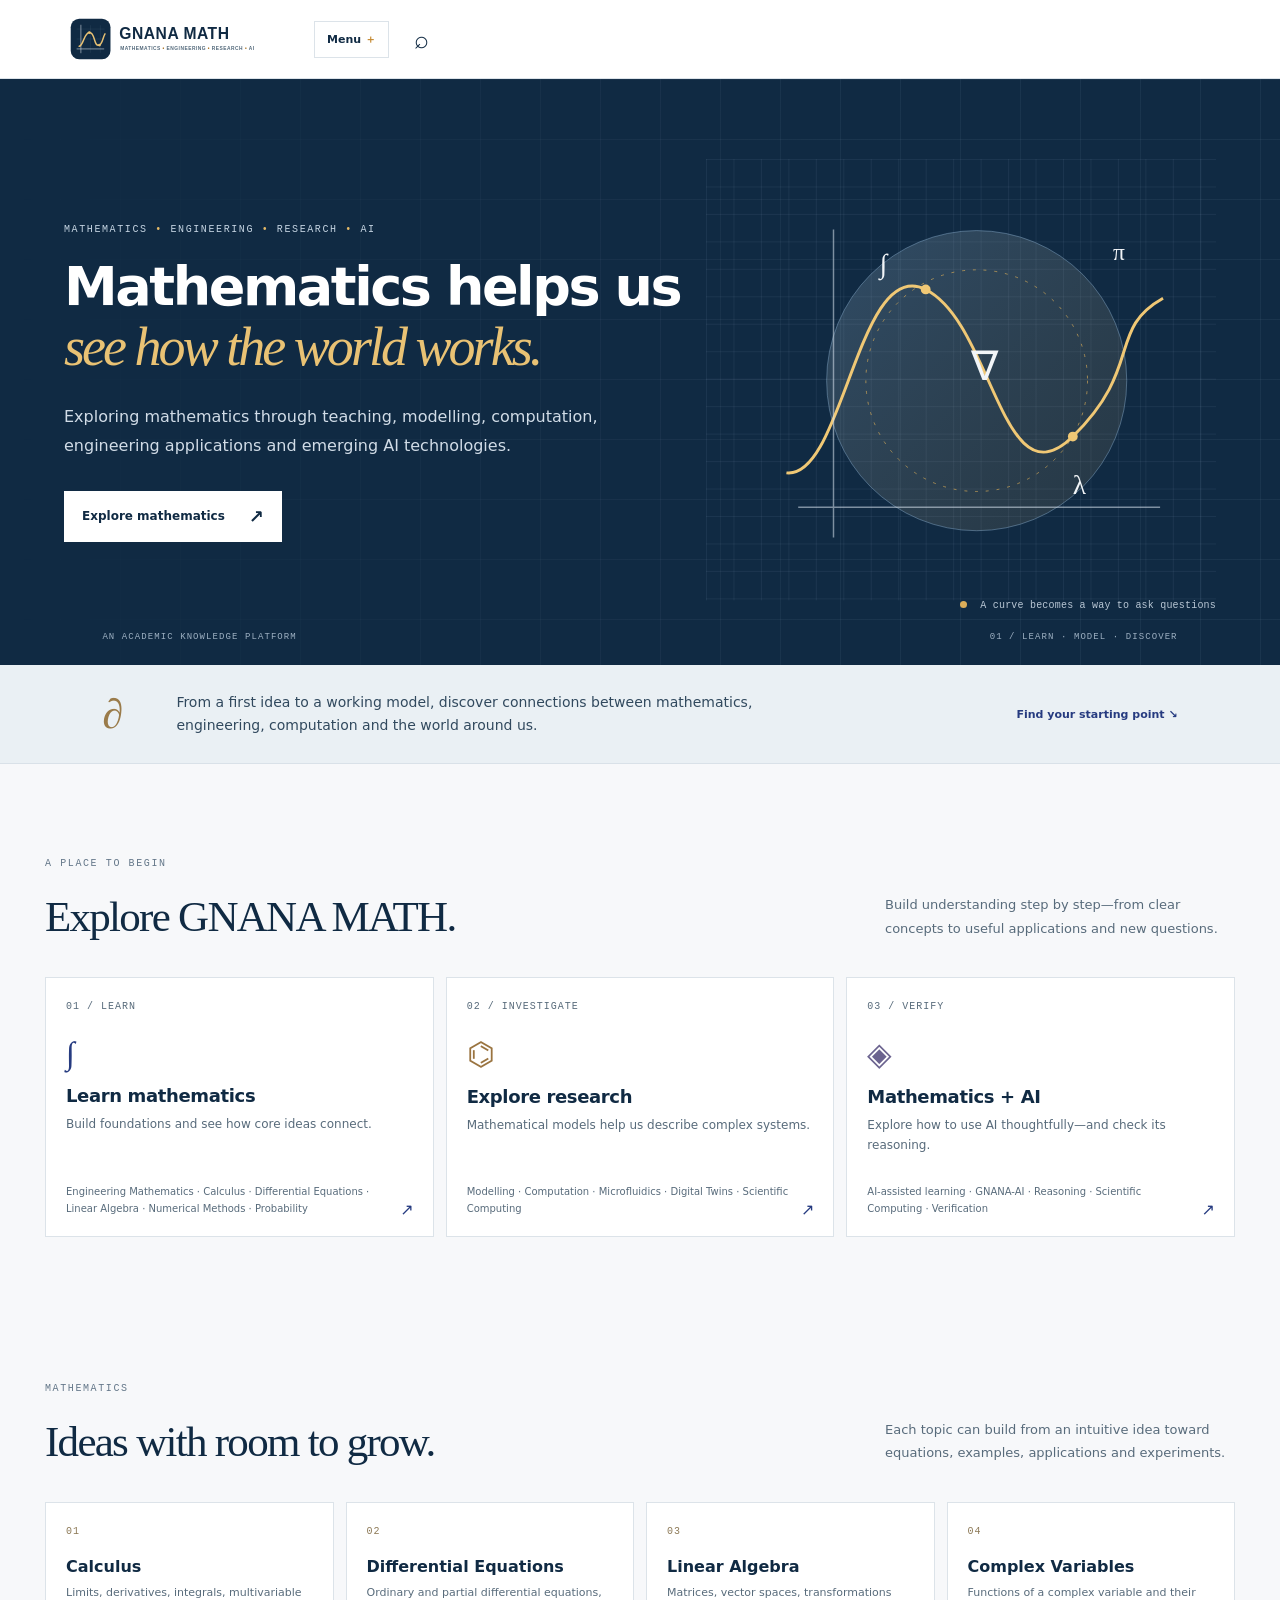
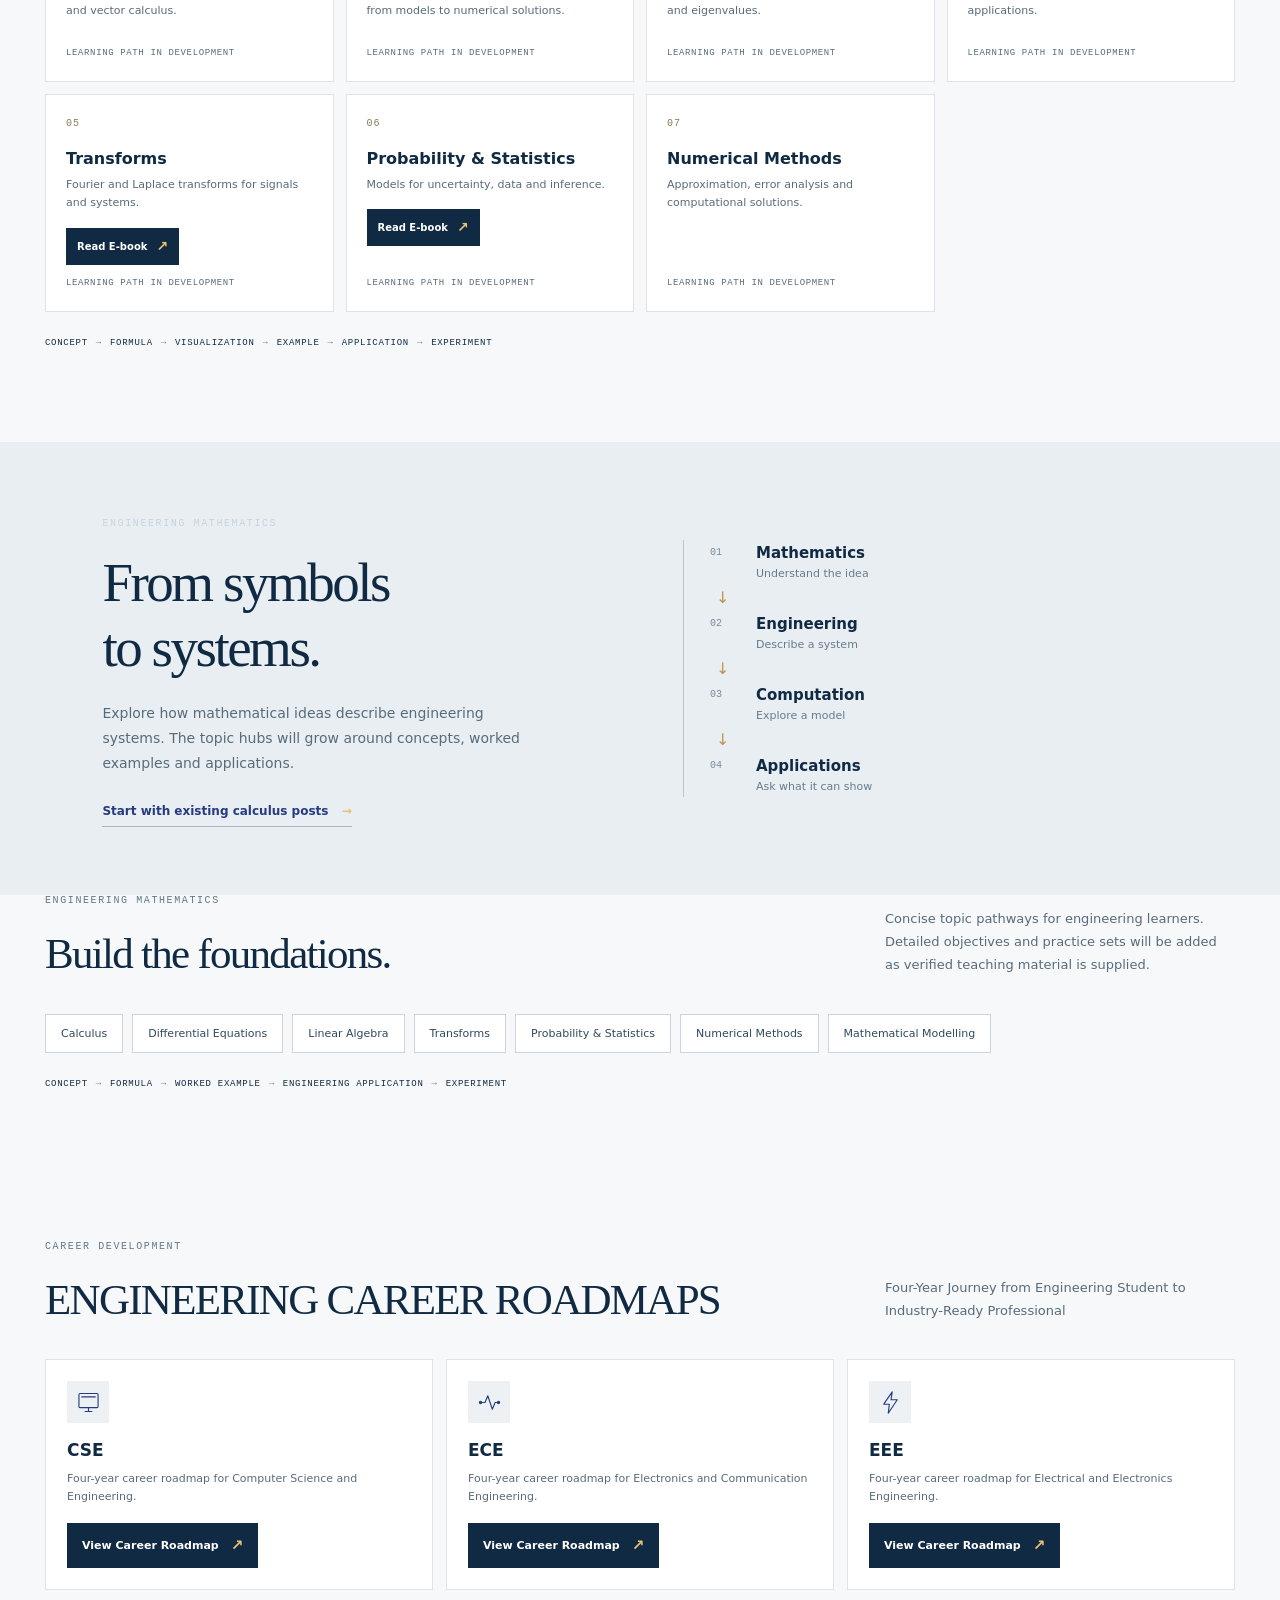
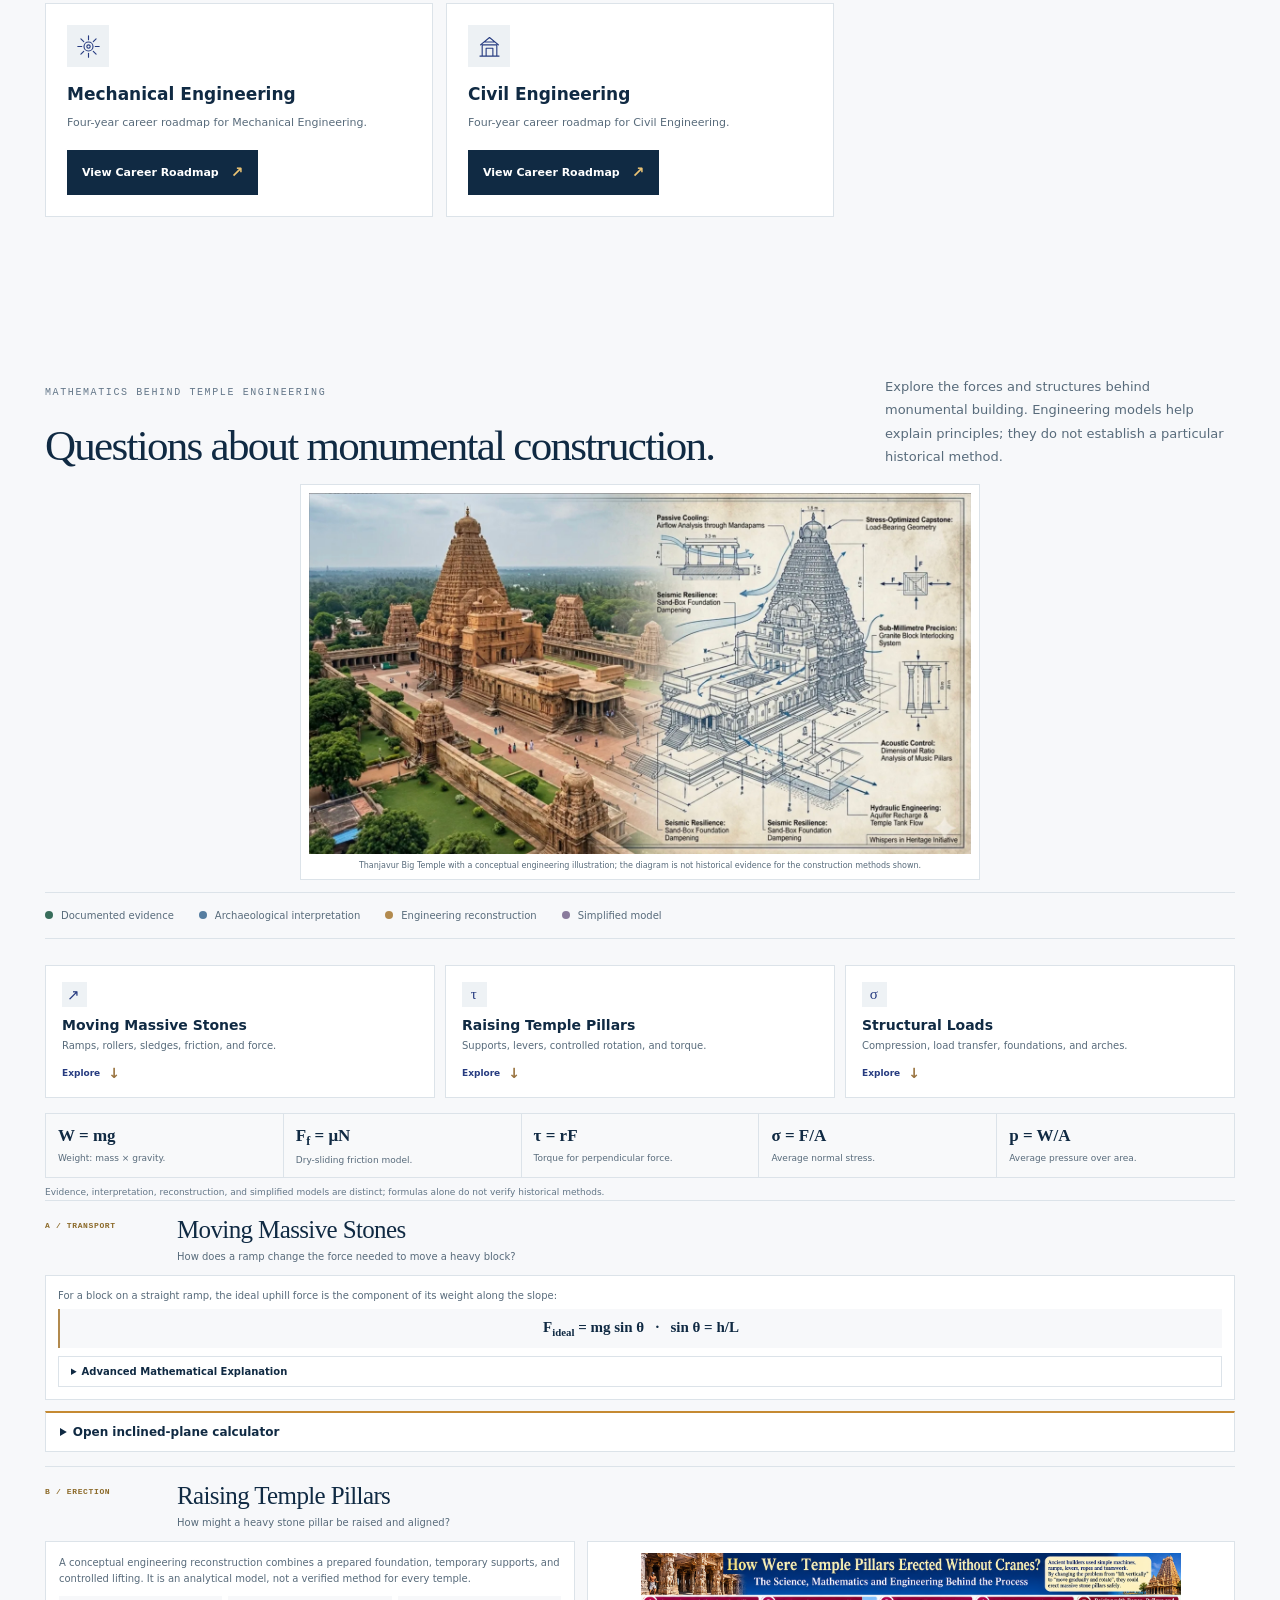
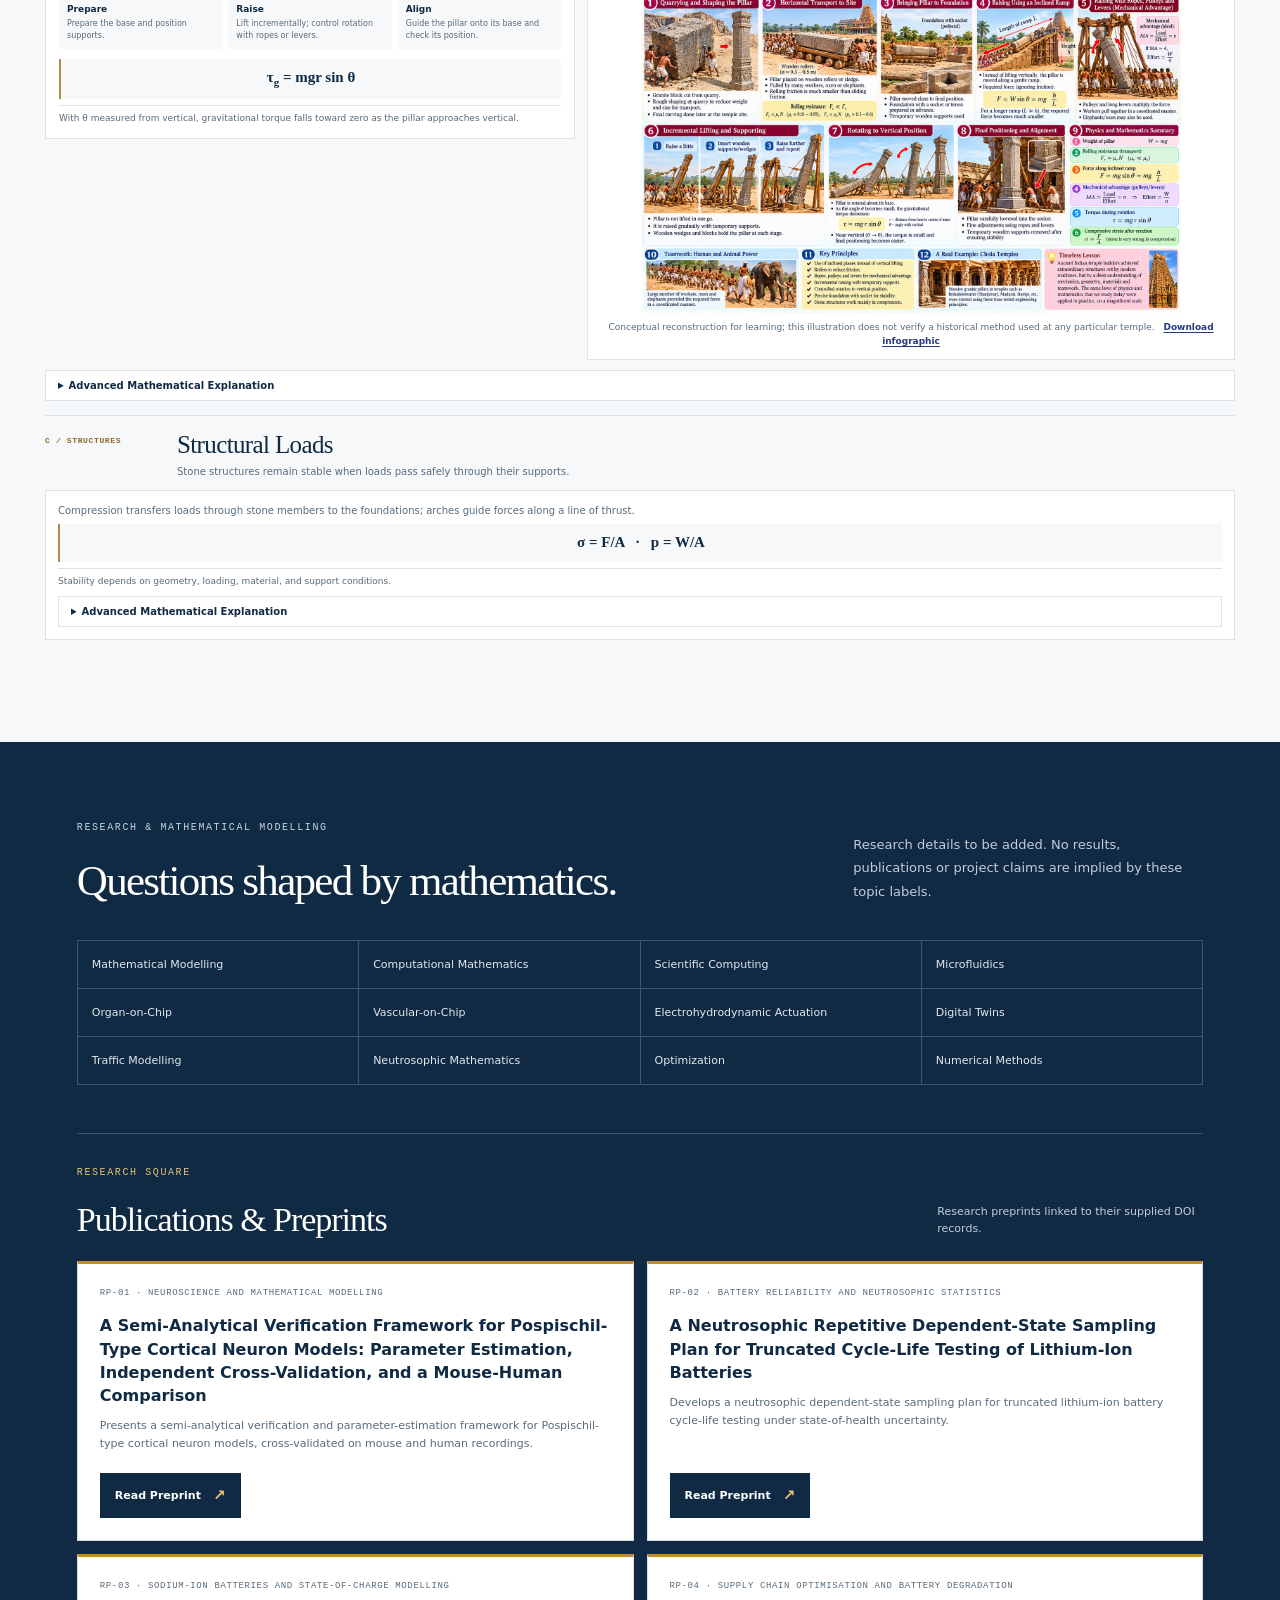
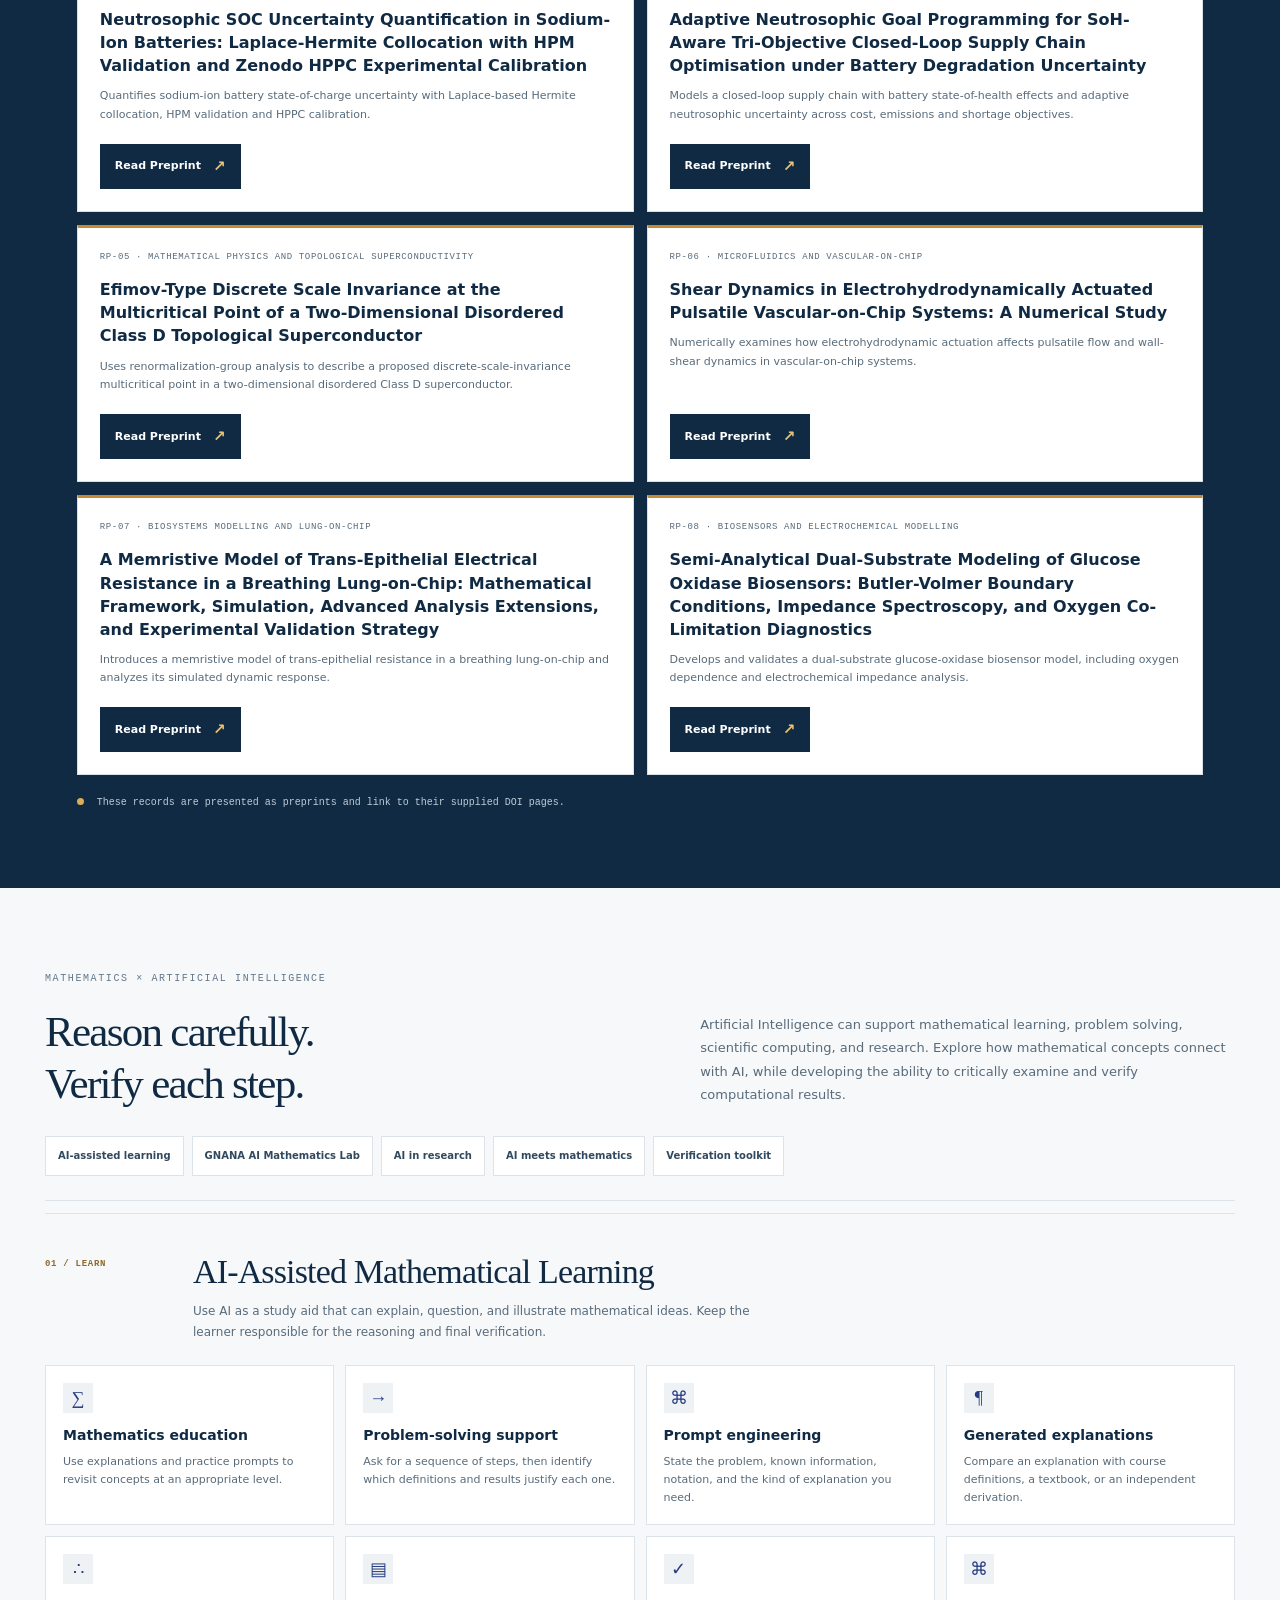
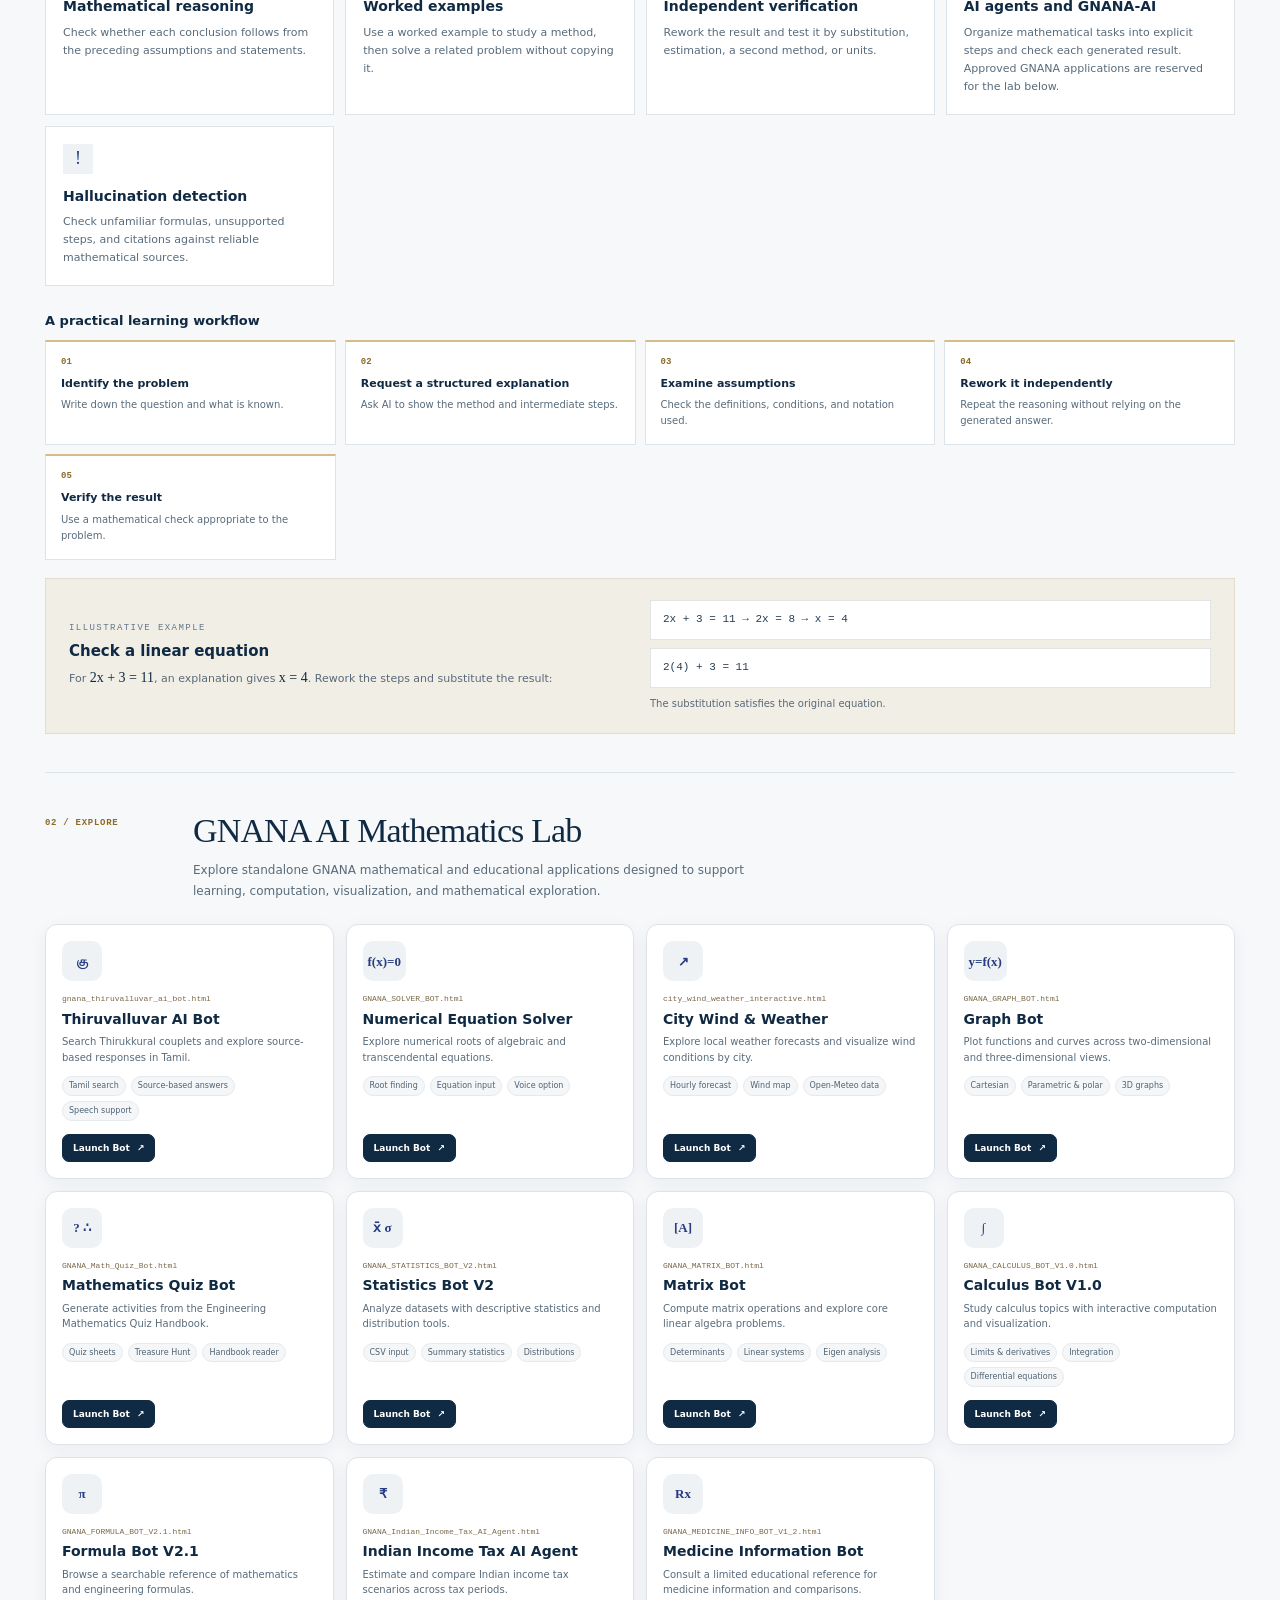
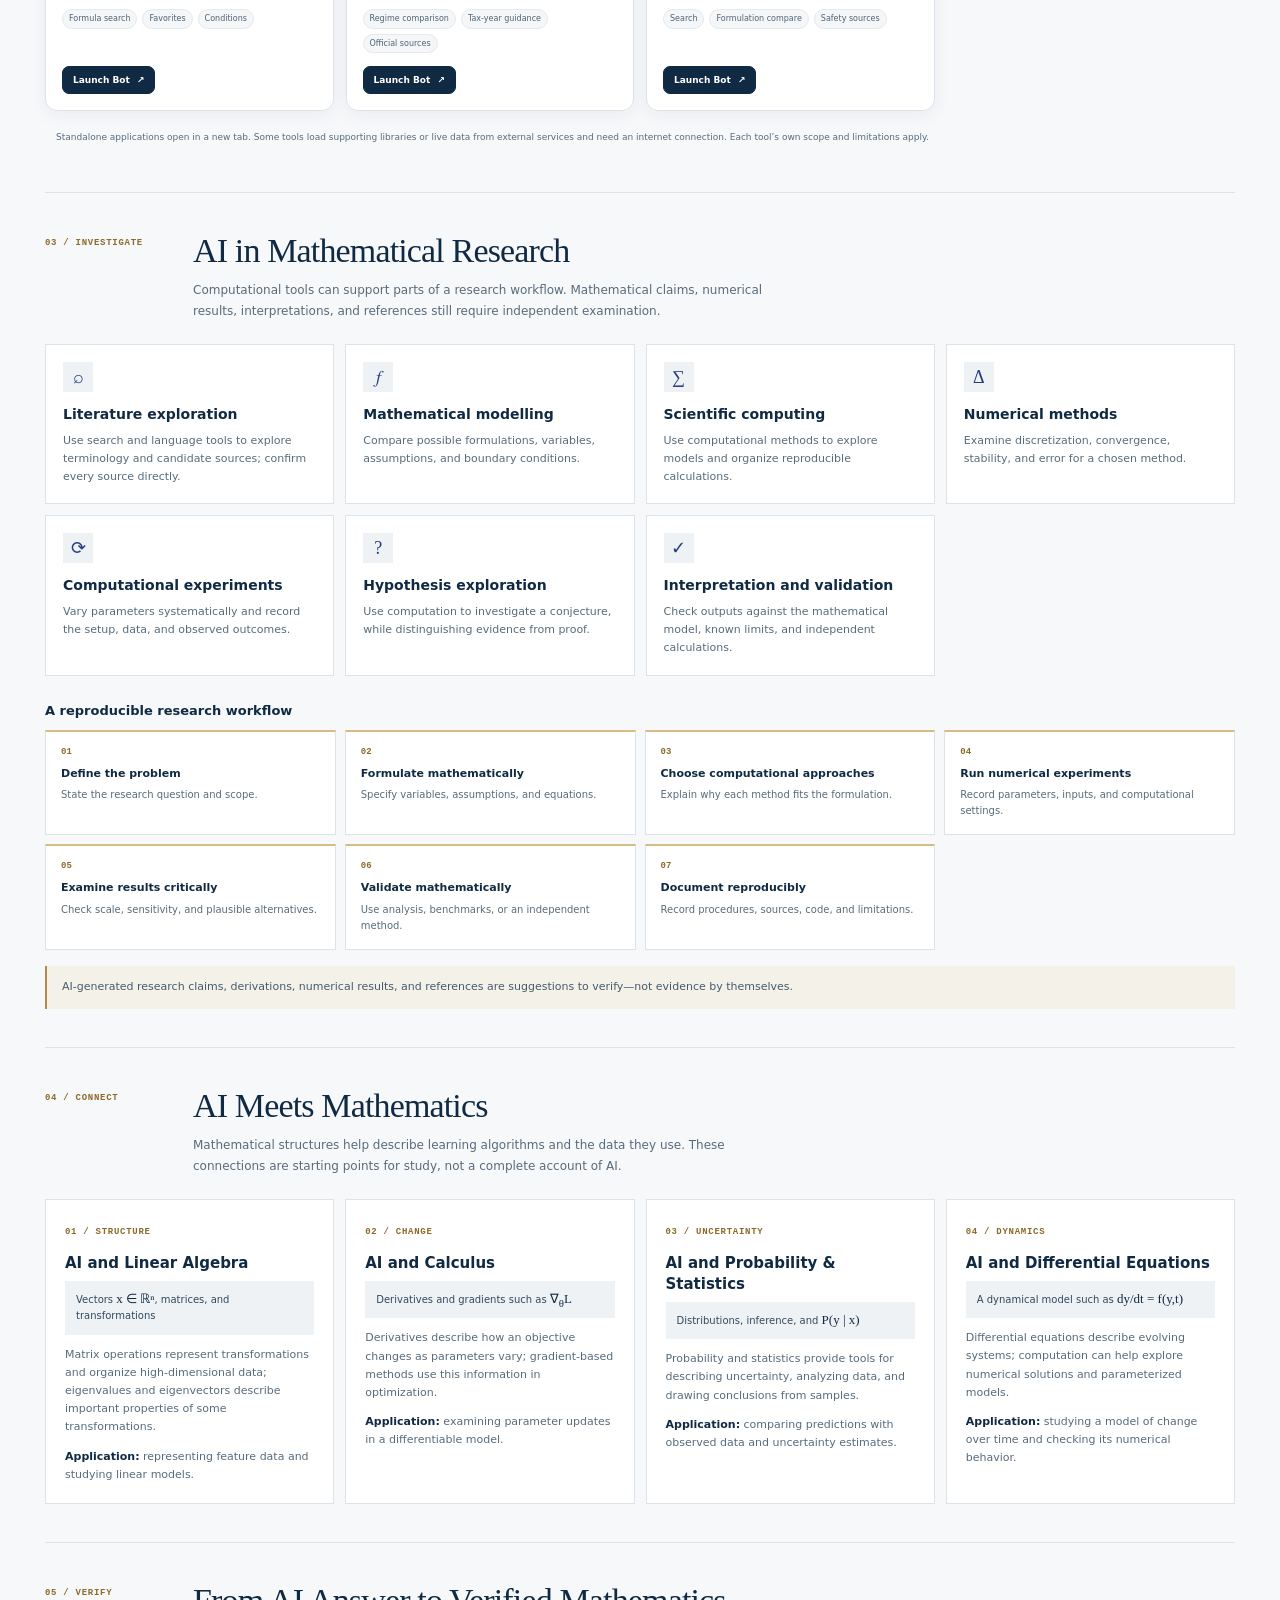
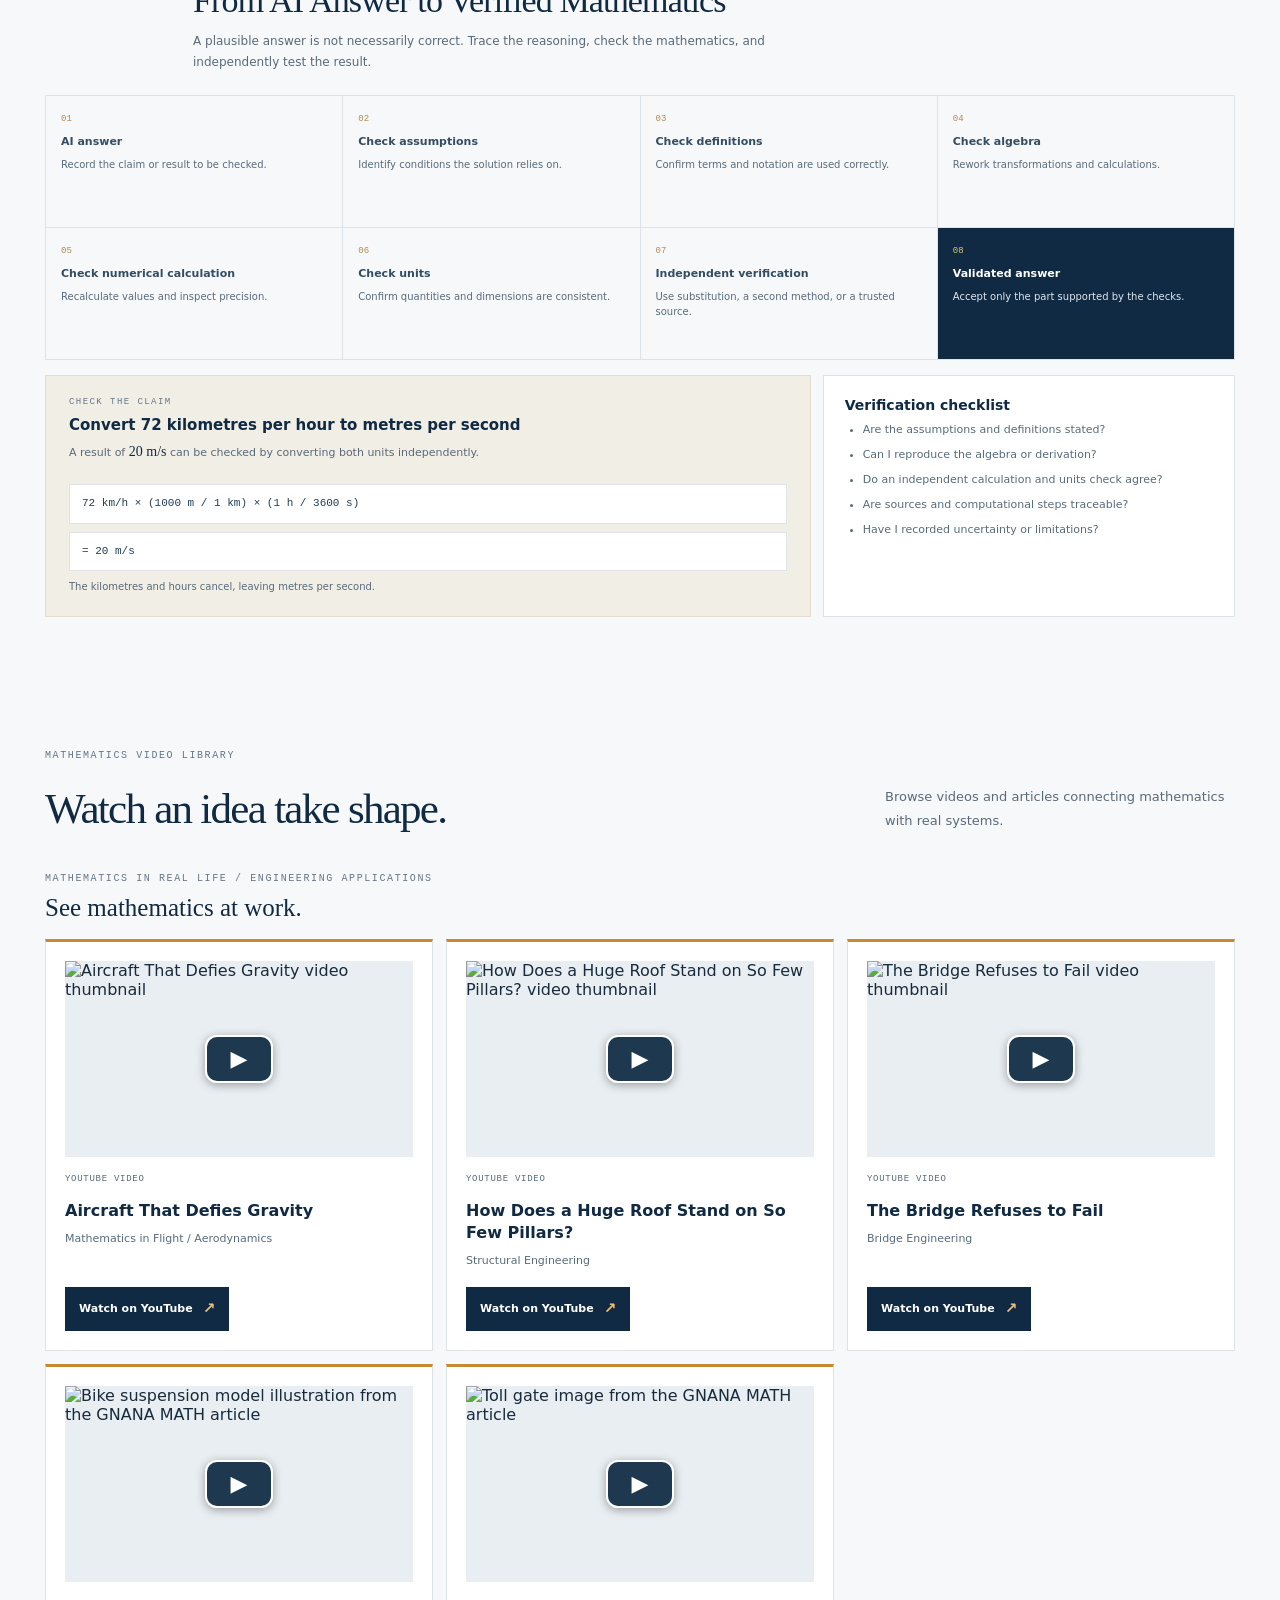
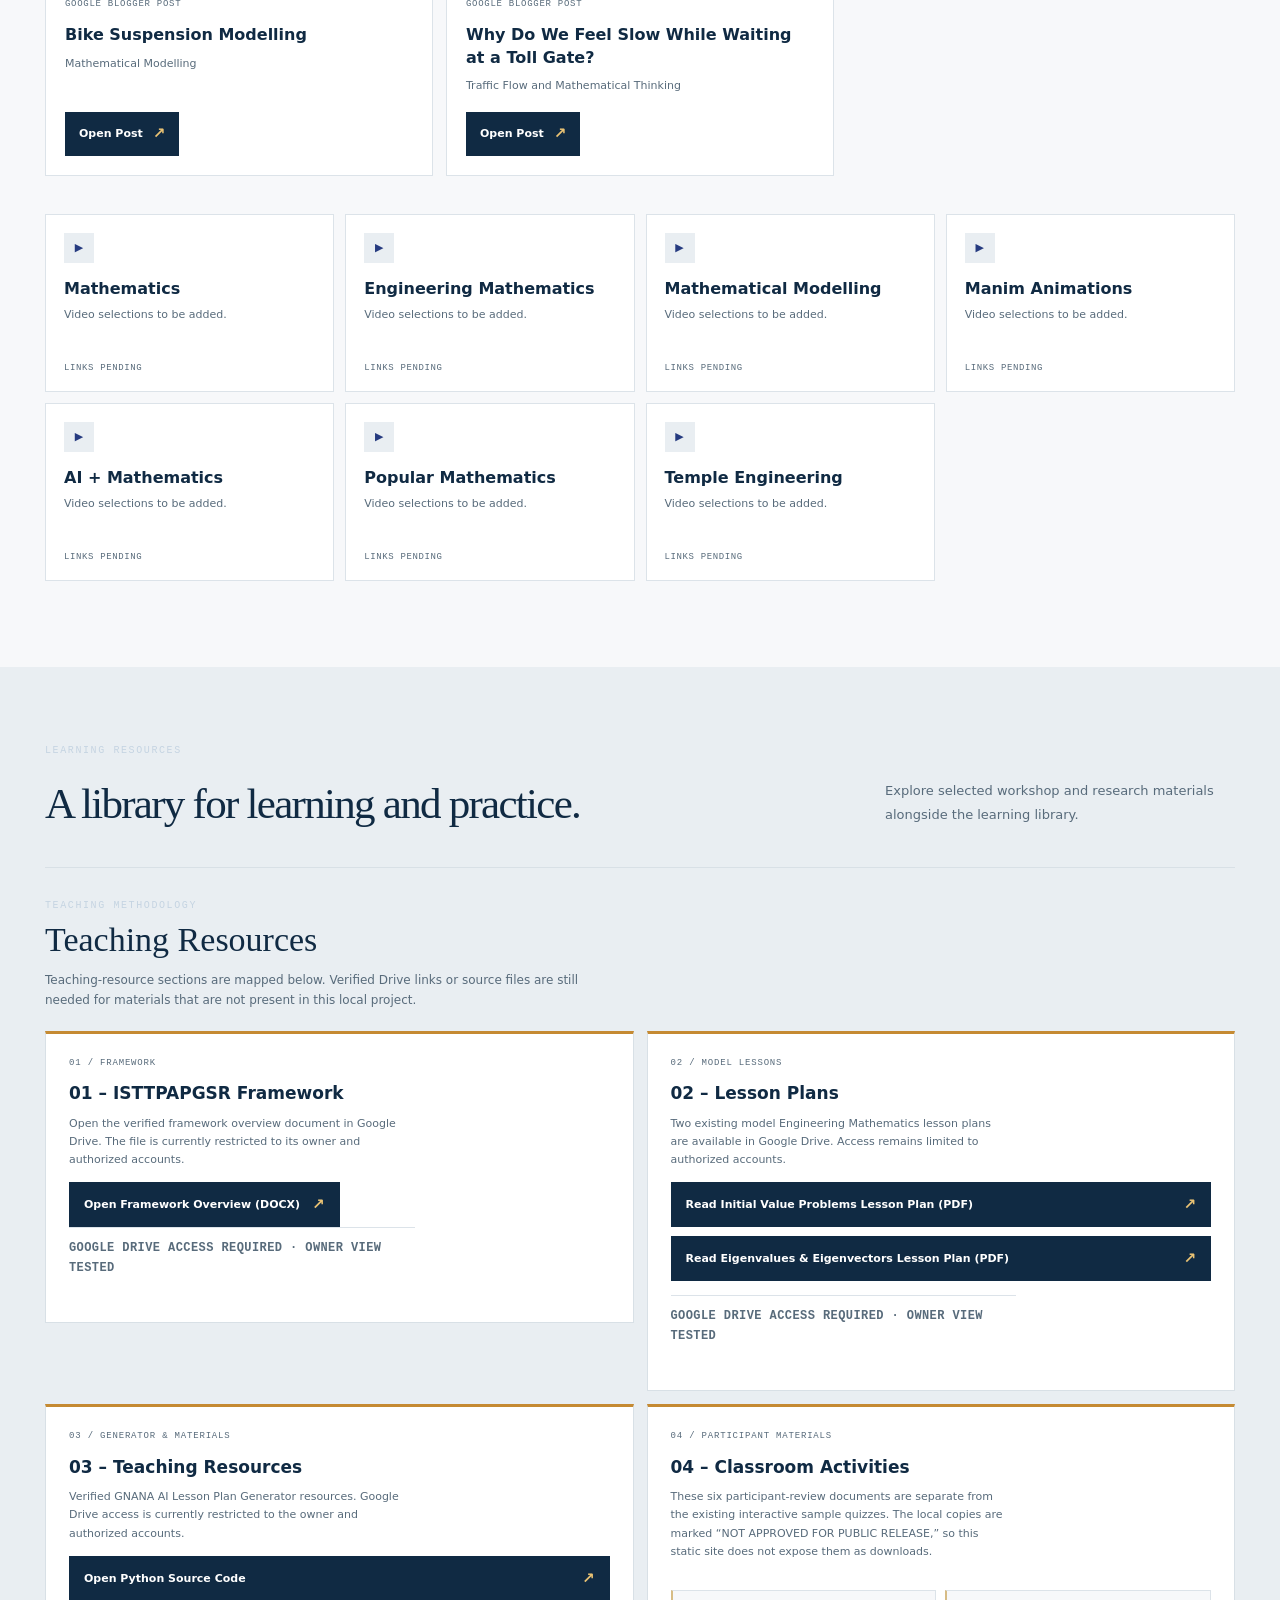
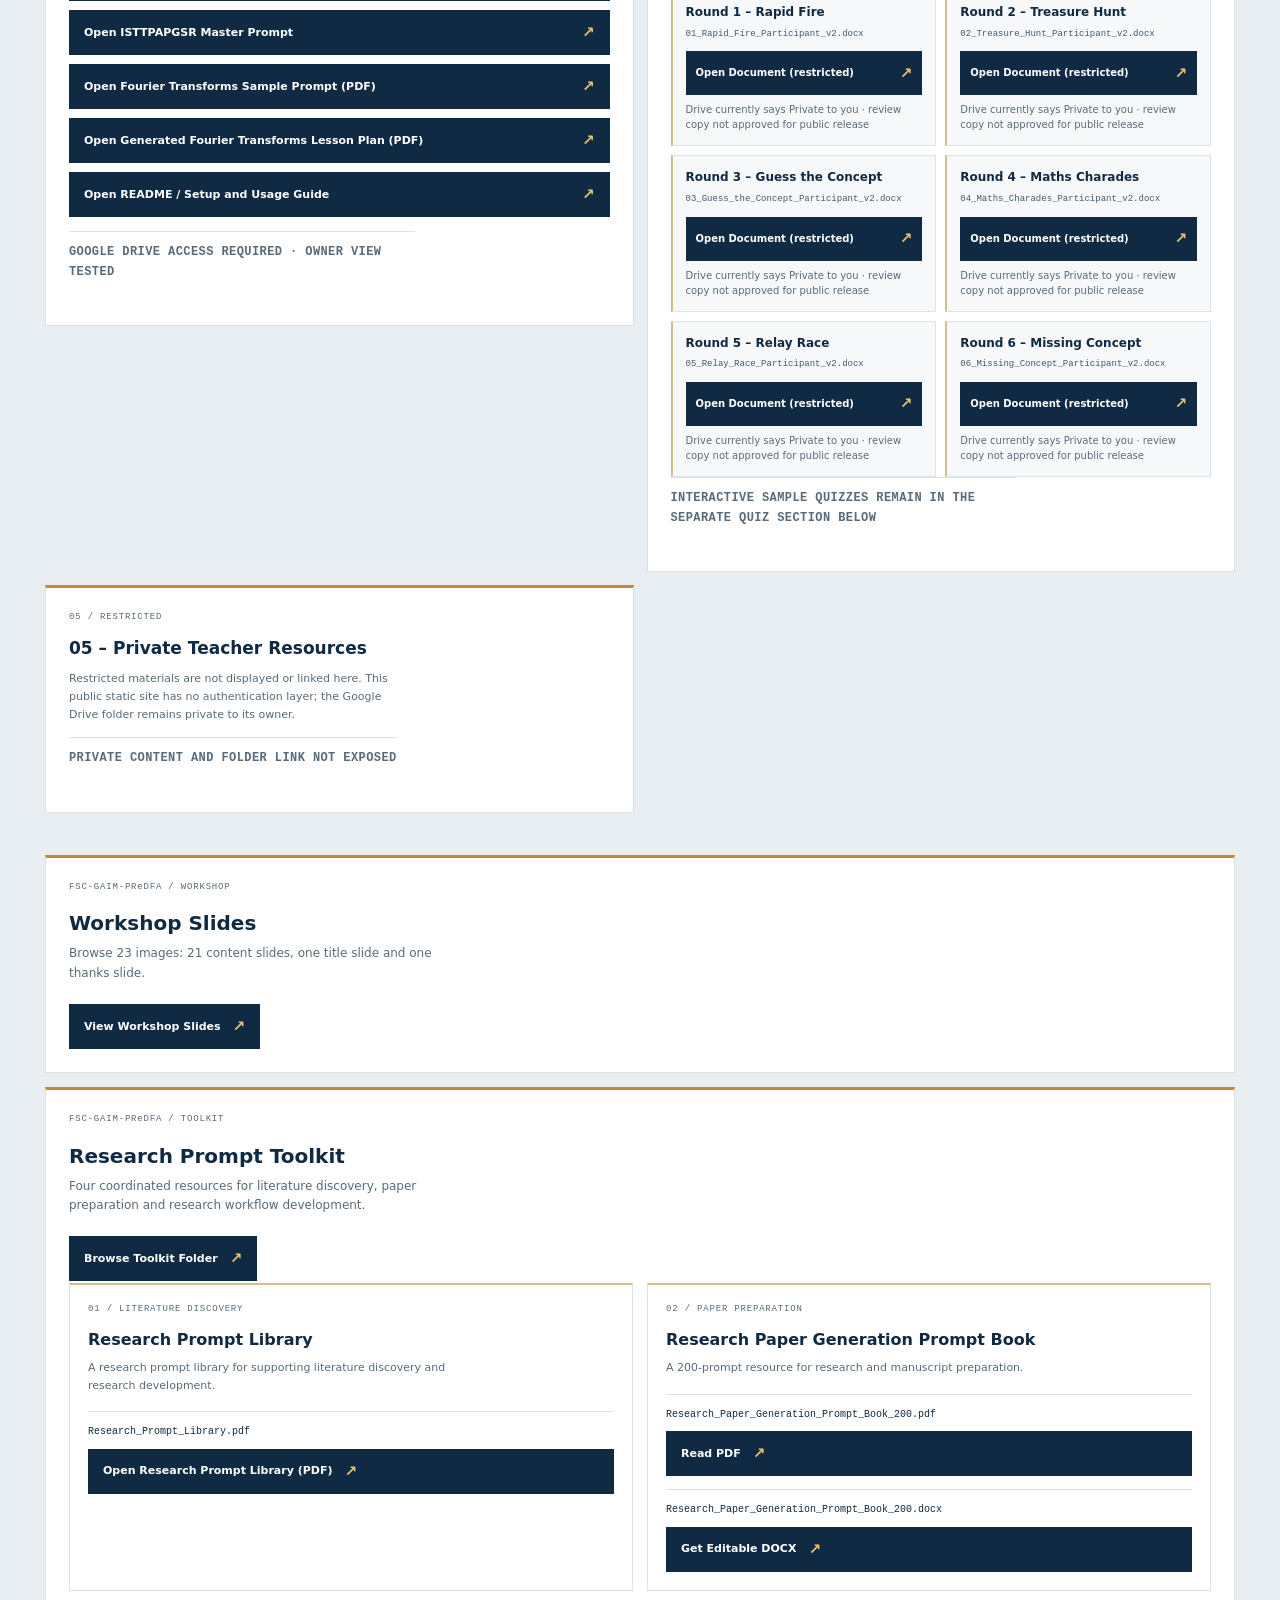
==== commit acec13a4: "Deploy GNANA MATH learning centre updates" ====
--- a/index.html
+++ b/index.html
@@ -21,12 +21,28 @@
         <a href="#top">Home</a>
         <a href="#mathematics">Mathematics</a>
         <a href="#engineering">Engineering Mathematics</a>
-        <a href="#research">Research</a>
+        <div class="nav-dropdown">
+          <button class="nav-dropdown-toggle" type="button" aria-expanded="false" aria-controls="research-subnav">Research <span aria-hidden="true">⌄</span></button>
+          <div class="nav-submenu" id="research-subnav" hidden>
+            <a href="#research-toolkit">Research Prompt Toolkit</a>
+            <a href="#publications-title">Research Preprints</a>
+          </div>
+        </div>
         <a href="#ai">AI &amp; Mathematics</a>
-        <a href="#lab">Interactive Lab</a>
+        <a href="#quiz-competition">Quiz</a>
         <a href="#temple">Temple Engineering</a>
         <a href="#videos">Videos</a>
         <a href="#resources">Resources</a>
+        <div class="nav-dropdown">
+          <button class="nav-dropdown-toggle" type="button" aria-expanded="false" aria-controls="teaching-resources-subnav">Teaching Resources <span aria-hidden="true">⌄</span></button>
+          <div class="nav-submenu" id="teaching-resources-subnav" hidden>
+            <a href="#isttpapgsr-framework">01 – ISTTPAPGSR Framework</a>
+            <a href="#lesson-plans">02 – Lesson Plans</a>
+            <a href="#teaching-resources-library">03 – Teaching Resources</a>
+            <a href="#classroom-activities">04 – Classroom Activities</a>
+            <a href="#private-teacher-resources">05 – Private Teacher Resources</a>
+          </div>
+        </div>
         <a href="#about">About</a>
         <a href="#contact">Contact</a>
       </nav>
@@ -41,7 +57,7 @@
         <p class="eyebrow">MATHEMATICS <span>•</span> ENGINEERING <span>•</span> RESEARCH <span>•</span> AI</p>
         <h1 id="hero-title">Mathematics helps us<br><em>see how the world works.</em></h1>
         <p class="hero-intro">Exploring mathematics through teaching, modelling, computation, engineering applications and emerging AI technologies.</p>
-        <div class="hero-actions"><a class="button button-light" href="#mathematics">Explore mathematics <span aria-hidden="true">↗</span></a><a class="text-link" href="#lab">Enter the interactive lab <span aria-hidden="true">→</span></a></div>
+        <div class="hero-actions"><a class="button button-light" href="#mathematics">Explore mathematics <span aria-hidden="true">↗</span></a></div>
       </div>
       <div class="hero-art">
         <svg viewBox="0 0 520 450" role="img" aria-labelledby="hero-visual-title hero-visual-desc">
@@ -65,8 +81,7 @@
       <div class="feature-grid">
         <a class="feature-card card-math" href="#mathematics"><span class="card-index">01 / LEARN</span><span class="card-symbol" aria-hidden="true">∫</span><h3>Learn mathematics</h3><p>Build foundations and see how core ideas connect.</p><span class="card-topics">Engineering Mathematics · Calculus · Differential Equations · Linear Algebra · Numerical Methods · Probability</span><span class="card-arrow" aria-hidden="true">↗</span></a>
         <a class="feature-card card-research" href="#research"><span class="card-index">02 / INVESTIGATE</span><span class="card-symbol" aria-hidden="true">⌬</span><h3>Explore research</h3><p>Mathematical models help us describe complex systems.</p><span class="card-topics">Modelling · Computation · Microfluidics · Digital Twins · Scientific Computing</span><span class="card-arrow" aria-hidden="true">↗</span></a>
-        <a class="feature-card card-lab" href="#lab"><span class="card-index">03 / EXPERIMENT</span><span class="card-symbol" aria-hidden="true">⌁</span><h3>Interactive mathematics</h3><p>Don't just read the mathematics. Experiment with it.</p><span class="card-topics">Calculators · Visualizations · Simulations · Graphs · Experiments</span><span class="card-arrow" aria-hidden="true">↗</span></a>
-        <a class="feature-card card-ai" href="#ai"><span class="card-index">04 / VERIFY</span><span class="card-symbol" aria-hidden="true">◈</span><h3>Mathematics + AI</h3><p>Explore how to use AI thoughtfully—and check its reasoning.</p><span class="card-topics">AI-assisted learning · GNANA-AI · Reasoning · Scientific Computing · Verification</span><span class="card-arrow" aria-hidden="true">↗</span></a>
+        <a class="feature-card card-ai" href="#ai"><span class="card-index">03 / VERIFY</span><span class="card-symbol" aria-hidden="true">◈</span><h3>Mathematics + AI</h3><p>Explore how to use AI thoughtfully—and check its reasoning.</p><span class="card-topics">AI-assisted learning · GNANA-AI · Reasoning · Scientific Computing · Verification</span><span class="card-arrow" aria-hidden="true">↗</span></a>
       </div>
     </section>
 
@@ -77,8 +92,8 @@
         <article class="topic-card"><span class="topic-mark">02</span><h3>Differential Equations</h3><p>Ordinary and partial differential equations, from models to numerical solutions.</p><span class="coming">LEARNING PATH IN DEVELOPMENT</span></article>
         <article class="topic-card"><span class="topic-mark">03</span><h3>Linear Algebra</h3><p>Matrices, vector spaces, transformations and eigenvalues.</p><span class="coming">LEARNING PATH IN DEVELOPMENT</span></article>
         <article class="topic-card"><span class="topic-mark">04</span><h3>Complex Variables</h3><p>Functions of a complex variable and their applications.</p><span class="coming">LEARNING PATH IN DEVELOPMENT</span></article>
-        <article class="topic-card"><span class="topic-mark">05</span><h3>Transforms</h3><p>Fourier and Laplace transforms for signals and systems.</p><span class="coming">LEARNING PATH IN DEVELOPMENT</span></article>
-        <article class="topic-card"><span class="topic-mark">06</span><h3>Probability &amp; Statistics</h3><p>Models for uncertainty, data and inference.</p><span class="coming">LEARNING PATH IN DEVELOPMENT</span></article>
+        <article class="topic-card"><span class="topic-mark">05</span><h3>Transforms</h3><p>Fourier and Laplace transforms for signals and systems.</p><a class="topic-ebook-link" href="https://drive.google.com/file/d/1ciWEU-vDuMAfAuEl61vmyurzVpFUwf_T/view?usp=drive_link" target="_blank" rel="noopener noreferrer">Read E-book <span aria-hidden="true">↗</span></a><span class="coming">LEARNING PATH IN DEVELOPMENT</span></article>
+        <article class="topic-card"><span class="topic-mark">06</span><h3>Probability &amp; Statistics</h3><p>Models for uncertainty, data and inference.</p><a class="topic-ebook-link" href="https://drive.google.com/file/d/1sx3coIn3AdXN9AXHdNWTQGK-BK5mTnau/view?usp=drive_link" target="_blank" rel="noopener noreferrer">Read E-book <span aria-hidden="true">↗</span></a><span class="coming">LEARNING PATH IN DEVELOPMENT</span></article>
         <article class="topic-card"><span class="topic-mark">07</span><h3>Numerical Methods</h3><p>Approximation, error analysis and computational solutions.</p><span class="coming">LEARNING PATH IN DEVELOPMENT</span></article>
       </div>
       <p class="learning-sequence"><span>CONCEPT</span> → <span>FORMULA</span> → <span>VISUALIZATION</span> → <span>EXAMPLE</span> → <span>APPLICATION</span> → <span>EXPERIMENT</span></p>
@@ -105,46 +120,72 @@
       </div>
     </section>
 
-    <section class="lab-section" id="lab">
-      <div class="lab-heading section-heading"><div><p class="eyebrow">INTERACTIVE MATHEMATICS LAB</p><h2>Don't just read the mathematics.<br><em>Experiment with it.</em></h2></div><p>Change a value, observe what moves, and connect the result to its mathematical model.</p></div>
-      <div class="demo-grid">
-        <article class="demo-card">
-          <div class="demo-meta"><span>DEMO 01</span><span>FUNCTIONS</span></div><h3>Function plotter</h3><p class="demo-intro">Compare familiar functions on the same coordinate grid.</p>
-          <label class="control-label" for="function-select">Choose a function</label><select id="function-select"><option value="sin">y = sin(x)</option><option value="cos">y = cos(x)</option><option value="parabola">y = x² − 1</option></select>
-          <figure class="plot-frame"><svg id="function-plot" viewBox="0 0 520 280" role="img" aria-label="Graph of y equals sine of x"><defs><pattern id="plot-grid" width="32" height="28" patternUnits="userSpaceOnUse"><path d="M 32 0 L 0 0 0 28" fill="none" stroke="#dce3e9" stroke-width="1"/></pattern></defs><rect width="520" height="280" fill="url(#plot-grid)"/><g class="plot-axis"><path d="M20 140H500M260 12V268"/><path d="M500 140l-8-4v8zM260 12l-4 8h8z"/></g><path id="function-path" class="function-path" d=""/><circle id="function-point" r="5" cx="260" cy="140"/></svg><figcaption>Horizontal axis: x · Vertical axis: y</figcaption></figure>
-          <div class="equation-readout" id="function-equation" aria-live="polite">y = sin(x)</div><p class="interpretation">The curve shows how output changes as x varies across the selected interval.</p>
-        </article>
-
-        <article class="demo-card">
-          <div class="demo-meta"><span>DEMO 02</span><span>NUMERICAL METHODS</span></div><h3>Newton–Raphson visualizer</h3><p class="demo-intro">Find a root of <span class="math-inline">f(x) = x² − 2</span> by repeating a tangent-based estimate.</p>
-          <label class="control-label" for="newton-start">Starting estimate <output id="newton-start-value">1.80</output></label><input id="newton-start" type="range" min="0.6" max="3" step="0.05" value="1.8">
-          <figure class="plot-frame"><svg id="newton-plot" viewBox="0 0 520 280" role="img" aria-label="Newton-Raphson tangent steps approaching the root of x squared minus two"><defs><pattern id="newton-grid" width="32" height="28" patternUnits="userSpaceOnUse"><path d="M 32 0 L 0 0 0 28" fill="none" stroke="#dce3e9" stroke-width="1"/></pattern></defs><rect width="520" height="280" fill="url(#newton-grid)"/><g class="plot-axis"><path d="M20 182H500M260 16V264"/></g><path id="newton-function" class="function-path" d=""/><g id="newton-steps"></g></svg><figcaption>Gold lines show tangent estimates moving toward a root.</figcaption></figure>
-          <div class="equation-readout">xₙ₊₁ = xₙ − f(xₙ) / f′(xₙ)</div><p id="newton-result" class="interpretation" aria-live="polite">After five iterations, the estimate approaches √2.</p>
-        </article>
-
-        <article class="demo-card temple-demo" id="temple-calculator">
-          <div class="demo-meta"><span>DEMO 03</span><span>ENGINEERING MODEL</span></div><h3>Inclined-plane calculator</h3><p class="demo-intro">Estimate the force in a simplified stone-on-ramp model.</p>
-          <div class="input-grid">
-            <label>Stone mass (kg)<input id="stone-mass" type="number" min="1" max="1000000" step="100" value="5000"></label>
-            <label>Height h (m)<input id="ramp-height" type="number" min="0.1" max="100" step="0.1" value="3"></label>
-            <label>Ramp length L (m)<input id="ramp-length" type="number" min="0.2" max="200" step="0.1" value="20"></label>
-            <label>Friction coefficient μ<input id="friction" type="number" min="0" max="2" step="0.01" value="0.2"></label>
-          </div>
-          <figure class="ramp-figure"><svg viewBox="0 0 500 210" role="img" aria-labelledby="ramp-title ramp-desc"><title id="ramp-title">Stone on an inclined ramp</title><desc id="ramp-desc">A stone rests on a ramp with height h and ramp length L labelled.</desc><path d="M62 174H438M102 174L398 64" class="ramp-line"/><path d="M102 174V64H398" class="ramp-guide"/><g class="stone-block"><path d="M253 80l67-25 43 24-68 25z"/><path d="M253 80v44l42 25v-45z"/><path d="M295 104l68-25v45l-68 25z"/></g><text x="77" y="122">h</text><text x="165" y="137" transform="rotate(-20 165 137)">L</text><path d="M102 154a21 21 0 0 1 19 13" class="ramp-angle"/><text x="124" y="164">θ</text><path d="M304 89l-13 5" class="force-arrow"/><text x="324" y="104">F</text></svg></figure>
-          <div class="result-grid" aria-live="polite"><div><span>WEIGHT</span><strong id="weight-output">—</strong></div><div><span>RAMP ANGLE</span><strong id="angle-output">—</strong></div><div><span>IDEAL FORCE</span><strong id="ideal-output">—</strong></div><div><span>WITH FRICTION</span><strong id="friction-output">—</strong></div><div class="result-wide"><span>APPROXIMATE TONNES-FORCE</span><strong id="tonne-output">—</strong></div></div>
-          <p id="ramp-error" class="input-error" role="status"></p>
-          <p class="equation-readout">F = mg(sin θ + μ cos θ)</p>
-          <p class="disclaimer">Simplified engineering model for educational purposes. Actual historical methods and friction conditions depend on materials, geometry, equipment and site conditions.</p>
-        </article>
-      </div>
-    </section>
-
-    <section class="temple-section section" id="temple">
-      <div class="section-heading"><div><p class="eyebrow eyebrow-dark">MATHEMATICS BEHIND TEMPLE ENGINEERING</p><h2>Questions about monumental construction.</h2></div><p>How can mathematics and engineering help us understand ancient construction? Models here are educational reconstructions, not claims about a specific historical method.</p></div>
-      <div class="evidence-key"><span><b class="key-dot evidence"></b>Documented historical evidence</span><span><b class="key-dot interpretation"></b>Archaeological interpretation</span><span><b class="key-dot reconstruction"></b>Engineering reconstruction</span><span><b class="key-dot model"></b>Simplified educational model</span></div>
-      <div class="temple-topic-grid"><article><span>01</span><h3>Moving massive stones</h3><p>Inclined planes, ramps, rollers and friction.</p></article><article><span>02</span><h3>Raising pillars</h3><p>Levers, controlled rotation and torque.</p></article><article><span>03</span><h3>Structural loads</h3><p>Load paths, arches and foundation pressure.</p></article></div>
-      <div class="formula-band"><span>W = mg</span><span>F<sub>f</sub> = μN</span><span>τ = rF</span><span>σ = F/A</span><span>p = W/A</span></div>
-      <p class="model-label">The calculator above is a simplified educational model. It does not establish how any particular temple was constructed.</p>
+    <section class="temple-section section" id="temple" aria-labelledby="temple-title">
+      <div class="section-heading"><div><p class="eyebrow eyebrow-dark">MATHEMATICS BEHIND TEMPLE ENGINEERING</p><h2 id="temple-title">Questions about monumental construction.</h2></div><p>Explore the forces and structures behind monumental building. Engineering models help explain principles; they do not establish a particular historical method.</p></div>
+      <figure class="temple-composite-visual"><img src="assets/thanjavur-big-temple-composite.jpg" alt="Composite image showing the Thanjavur Big Temple beside a conceptual engineering diagram of its form and possible structural features." width="2816" height="1536" loading="lazy"><figcaption>Thanjavur Big Temple with a conceptual engineering illustration; the diagram is not historical evidence for the construction methods shown.</figcaption></figure>
+      <div class="evidence-key" aria-label="Evidence and model classifications"><span><b class="key-dot evidence"></b>Documented evidence</span><span><b class="key-dot interpretation"></b>Archaeological interpretation</span><span><b class="key-dot reconstruction"></b>Engineering reconstruction</span><span><b class="key-dot model"></b>Simplified model</span></div>
+      <div class="temple-topic-grid" aria-label="Temple engineering topics">
+        <article><span class="temple-card-mark" aria-hidden="true">↗</span><h3>Moving Massive Stones</h3><p>Ramps, rollers, sledges, friction, and force.</p><a class="temple-card-link" href="#temple-moving-stones">Explore <span aria-hidden="true">↓</span></a></article>
+        <article><span class="temple-card-mark" aria-hidden="true">τ</span><h3>Raising Temple Pillars</h3><p>Supports, levers, controlled rotation, and torque.</p><a class="temple-card-link" href="#temple-raising-pillars">Explore <span aria-hidden="true">↓</span></a></article>
+        <article><span class="temple-card-mark" aria-hidden="true">σ</span><h3>Structural Loads</h3><p>Compression, load transfer, foundations, and arches.</p><a class="temple-card-link" href="#temple-structural-loads">Explore <span aria-hidden="true">↓</span></a></article>
+      </div>
+      <div class="formula-band temple-formula-band" aria-label="Temple engineering formulas and brief explanations">
+        <div class="temple-formula"><span class="temple-equation" role="math" aria-label="W equals m g">W = mg</span><p>Weight: mass × gravity.</p></div>
+        <div class="temple-formula"><span class="temple-equation" role="math" aria-label="F sub f equals mu N">F<sub>f</sub> = μN</span><p>Dry-sliding friction model.</p></div>
+        <div class="temple-formula"><span class="temple-equation" role="math" aria-label="Tau equals r F">τ = rF</span><p>Torque for perpendicular force.</p></div>
+        <div class="temple-formula"><span class="temple-equation" role="math" aria-label="Sigma equals F divided by A">σ = F/A</span><p>Average normal stress.</p></div>
+        <div class="temple-formula"><span class="temple-equation" role="math" aria-label="p equals W divided by A">p = W/A</span><p>Average pressure over area.</p></div>
+      </div>
+      <p class="model-label temple-compact-note">Evidence, interpretation, reconstruction, and simplified models are distinct; formulas alone do not verify historical methods.</p>
+
+      <section class="temple-detail" id="temple-moving-stones" aria-labelledby="temple-moving-title">
+        <div class="temple-detail-heading"><span class="temple-detail-number">A / TRANSPORT</span><div><h3 id="temple-moving-title">Moving Massive Stones</h3><p>How does a ramp change the force needed to move a heavy block?</p></div></div>
+        <div class="temple-principle-card"><p>For a block on a straight ramp, the ideal uphill force is the component of its weight along the slope:</p><p class="temple-equation-block" role="math" aria-label="F ideal equals m g sine theta; sine theta equals h over L">F<sub>ideal</sub> = mg sin θ &nbsp; · &nbsp; sin θ = h/L</p><details class="temple-advanced"><summary>Advanced Mathematical Explanation</summary><div><p>Substituting the ramp geometry gives F<sub>ideal</sub> = mgh/L. This ideal model excludes friction and assumes steady motion. Real transport can involve rolling or sliding resistance, uneven ground, ropes, and human or animal power; the calculator below estimates sliding friction for a simplified ramp.</p></div></details></div>
+        <details class="temple-calculator" aria-labelledby="temple-calculator-title">
+          <summary id="temple-calculator-title">Open inclined-plane calculator</summary>
+          <div class="temple-calculator-content"><p class="temple-calculator-intro">Sliding block, straight ramp, constant-speed uphill motion.</p>
+            <div class="temple-calculator-layout">
+              <div class="temple-input-grid">
+                <label for="temple-mass">Stone mass <span>(kg)</span><input id="temple-mass" type="number" min="0.001" step="any" value="5000" inputmode="decimal"></label>
+                <label for="temple-ramp-height">Ramp height h <span>(m)</span><input id="temple-ramp-height" type="number" min="0.001" step="any" value="3" inputmode="decimal"></label>
+                <label for="temple-ramp-length">Ramp length L <span>(m)</span><input id="temple-ramp-length" type="number" min="0.001" step="any" value="20" inputmode="decimal"></label>
+                <label for="temple-friction">Friction coefficient μ<input id="temple-friction" type="number" min="0" step="any" value="0.2" inputmode="decimal"></label>
+              </div>
+              <figure class="temple-ramp-figure"><svg viewBox="0 0 420 250" role="img" aria-labelledby="temple-ramp-title temple-ramp-desc"><title id="temple-ramp-title">Block on an inclined plane</title><desc id="temple-ramp-desc">A block rests on a ramp of length L and height h; theta is the angle to horizontal.</desc><path d="M46 210H382M76 210L350 72M76 210V72H350" class="temple-ramp-line"/><path d="M110 193l35-18 32 16-35 18zM110 193v28l32 18v-29zM142 210l35-19v29l-35 19z" class="temple-ramp-block"/><path d="M95 210a24 24 0 0 1 21-22" class="temple-ramp-angle"/><text x="116" y="205">θ</text><text x="57" y="144">h</text><text x="191" y="166" transform="rotate(-27 191 166)">L</text><path d="M145 172l57-29M202 143l-12 1 5 10z" class="temple-ramp-force"/><text x="207" y="140">pull</text></svg><figcaption>Idealized ramp geometry.</figcaption></figure>
+            </div>
+            <div class="temple-result-grid" aria-label="Calculated values" aria-live="polite"><div><span>WEIGHT</span><strong id="temple-weight-output">—</strong></div><div><span>RAMP ANGLE</span><strong id="temple-angle-output">—</strong></div><div><span>IDEAL FORCE</span><strong id="temple-ideal-output">—</strong></div><div><span>WITH FRICTION</span><strong id="temple-friction-output">—</strong></div><div class="temple-result-wide"><span>TONNES-FORCE EQUIVALENT</span><strong id="temple-tonne-output">—</strong></div></div>
+            <p id="temple-calculator-error" class="temple-calculator-error" role="status" aria-live="polite"></p>
+            <p class="temple-calculator-equation" role="math" aria-label="F equals m g times sine theta plus mu cosine theta; theta equals arcsine h over L">F = mg(sin θ + μ cos θ); &nbsp; θ = arcsin(h/L)</p>
+            <p class="temple-model-note">g = 9.80665 m/s². Excludes acceleration, rolling resistance, and equipment losses; 1 tonne-force = 1000 kg × g.</p>
+          </div>
+        </details>
+      </section>
+
+      <section class="temple-detail" id="temple-raising-pillars" aria-labelledby="temple-raising-title">
+        <div class="temple-detail-heading"><span class="temple-detail-number">B / ERECTION</span><div><h3 id="temple-raising-title">Raising Temple Pillars</h3><p>How might a heavy stone pillar be raised and aligned?</p></div></div>
+        <div class="temple-pillar-layout">
+          <div class="temple-pillar-summary">
+            <p>A conceptual engineering reconstruction combines a prepared foundation, temporary supports, and controlled lifting. It is an analytical model, not a verified method for every temple.</p>
+            <ol class="temple-pillar-stages" aria-label="Three conceptual stages">
+              <li><b>Prepare</b><span>Prepare the base and position supports.</span></li>
+              <li><b>Raise</b><span>Lift incrementally; control rotation with ropes or levers.</span></li>
+              <li><b>Align</b><span>Guide the pillar onto its base and check its position.</span></li>
+            </ol>
+            <p class="temple-equation-block" role="math" aria-label="Gravitational torque tau sub g equals m g r sine theta">τ<sub>g</sub> = mgr sin θ</p>
+            <p class="temple-model-note">With θ measured from vertical, gravitational torque falls toward zero as the pillar approaches vertical.</p>
+          </div>
+          <figure class="temple-pillar-visual"><img src="assets/temple-pillar-erection-infographic.png" alt="Conceptual engineering illustration of a stone pillar supported and raised incrementally with ropes, then rotated toward vertical and aligned on its base." width="1536" height="1024" loading="lazy"><figcaption>Conceptual reconstruction for learning; this illustration does not verify a historical method used at any particular temple. <a href="assets/temple-pillar-erection-infographic.png" download>Download infographic</a></figcaption></figure>
+        </div>
+        <details class="temple-advanced">
+          <summary>Advanced Mathematical Explanation</summary>
+          <div><p>Model the pillar as a rigid body pivoting about a temporary support. If its centre of mass is distance <em>r</em> from the pivot, its weight <em>mg</em> acts vertically and has moment arm <em>r</em> sin θ when θ is measured from vertical. Thus the gravitational torque magnitude is τ<sub>g</sub> = mgr sin θ: it is greatest when the pillar is horizontal (θ = 90°) and approaches zero as it becomes vertical (θ → 0).</p><p>This simplified model omits changing contact points, support reactions, rope geometry, impacts, and material limits. Actual forces depend on the chosen lifting arrangement.</p></div>
+        </details>
+      </section>
+
+      <section class="temple-detail" id="temple-structural-loads" aria-labelledby="temple-structural-title">
+        <div class="temple-detail-heading"><span class="temple-detail-number">C / STRUCTURES</span><div><h3 id="temple-structural-title">Structural Loads</h3><p>Stone structures remain stable when loads pass safely through their supports.</p></div></div>
+        <div class="temple-principle-card"><p>Compression transfers loads through stone members to the foundations; arches guide forces along a line of thrust.</p><p class="temple-equation-block" role="math" aria-label="Average normal stress sigma equals F divided by A; average pressure p equals W divided by A">σ = F/A &nbsp; · &nbsp; p = W/A</p><p class="temple-model-note">Stability depends on geometry, loading, material, and support conditions.</p><details class="temple-advanced"><summary>Advanced Mathematical Explanation</summary><div><p>σ = F/A is average normal stress over a loaded area, while p = W/A is average pressure from weight over a supporting area. These averages do not describe local stress concentrations; a full structural assessment also considers material behavior, joint contact, geometry, and boundary conditions.</p></div></details></div>
+      </section>
     </section>
 
     <section class="research-section" id="research">
@@ -167,10 +208,111 @@
       </div>
     </section>
 
-    <section class="ai-section section" id="ai">
-      <div class="section-heading"><div><p class="eyebrow eyebrow-dark">AI &amp; MATHEMATICS</p><h2>Reason carefully.<br>Verify each step.</h2></div><p>AI can help generate explanations and ideas. Mathematical claims still need independent checking.</p></div>
-      <div class="ai-topics"><span>AI-assisted mathematics education</span><span>Mathematical reasoning</span><span>Scientific computing with AI</span><span>AI agents &amp; GNANA-AI</span><span>Prompt engineering</span><span>AI-generated explanations</span><span>AI + numerical methods</span><span>Hallucination detection</span></div>
-      <ol class="verification-flow" aria-label="How to verify an AI mathematical answer"><li><span>01</span>AI answer</li><li><span>02</span>Check assumptions</li><li><span>03</span>Check definitions</li><li><span>04</span>Check algebra</li><li><span>05</span>Check numerical calculation</li><li><span>06</span>Check units</li><li><span>07</span>Independent verification</li><li class="validated"><span>08</span>Validated answer</li></ol>
+    <section class="ai-section section" id="ai" aria-labelledby="ai-title">
+      <div class="section-heading ai-section-heading">
+        <div><p class="eyebrow eyebrow-dark">MATHEMATICS × ARTIFICIAL INTELLIGENCE</p><h2 id="ai-title">Reason carefully.<br>Verify each step.</h2></div>
+        <p>Artificial Intelligence can support mathematical learning, problem solving, scientific computing, and research. Explore how mathematical concepts connect with AI, while developing the ability to critically examine and verify computational results.</p>
+      </div>
+      <nav class="ai-section-nav" aria-label="AI and Mathematics subsections">
+        <a href="#ai-learning">AI-assisted learning</a><a href="#ai-mathematics-lab">GNANA AI Mathematics Lab</a><a href="#ai-research">AI in research</a><a href="#ai-meets-mathematics">AI meets mathematics</a><a href="#mathematical-verification">Verification toolkit</a>
+      </nav>
+
+      <section class="ai-subsection" id="ai-learning" aria-labelledby="ai-learning-title">
+        <div class="ai-subsection-heading"><p class="ai-section-index">01 / LEARN</p><div><h3 id="ai-learning-title">AI-Assisted Mathematical Learning</h3><p>Use AI as a study aid that can explain, question, and illustrate mathematical ideas. Keep the learner responsible for the reasoning and final verification.</p></div></div>
+        <div class="ai-topic-grid" role="list" aria-label="AI-assisted mathematics learning topics">
+          <article class="ai-topic-card" role="listitem"><span aria-hidden="true">∑</span><h4>Mathematics education</h4><p>Use explanations and practice prompts to revisit concepts at an appropriate level.</p></article>
+          <article class="ai-topic-card" role="listitem"><span aria-hidden="true">→</span><h4>Problem-solving support</h4><p>Ask for a sequence of steps, then identify which definitions and results justify each one.</p></article>
+          <article class="ai-topic-card" role="listitem"><span aria-hidden="true">⌘</span><h4>Prompt engineering</h4><p>State the problem, known information, notation, and the kind of explanation you need.</p></article>
+          <article class="ai-topic-card" role="listitem"><span aria-hidden="true">¶</span><h4>Generated explanations</h4><p>Compare an explanation with course definitions, a textbook, or an independent derivation.</p></article>
+          <article class="ai-topic-card" role="listitem"><span aria-hidden="true">∴</span><h4>Mathematical reasoning</h4><p>Check whether each conclusion follows from the preceding assumptions and statements.</p></article>
+          <article class="ai-topic-card" role="listitem"><span aria-hidden="true">▤</span><h4>Worked examples</h4><p>Use a worked example to study a method, then solve a related problem without copying it.</p></article>
+          <article class="ai-topic-card" role="listitem"><span aria-hidden="true">✓</span><h4>Independent verification</h4><p>Rework the result and test it by substitution, estimation, a second method, or units.</p></article>
+          <article class="ai-topic-card" role="listitem"><span aria-hidden="true">⌘</span><h4>AI agents and GNANA-AI</h4><p>Organize mathematical tasks into explicit steps and check each generated result. Approved GNANA applications are reserved for the lab below.</p></article>
+          <article class="ai-topic-card" role="listitem"><span aria-hidden="true">!</span><h4>Hallucination detection</h4><p>Check unfamiliar formulas, unsupported steps, and citations against reliable mathematical sources.</p></article>
+        </div>
+        <h4 class="ai-minor-heading">A practical learning workflow</h4>
+        <ol class="ai-process-grid ai-learning-workflow">
+          <li><span>01</span><strong>Identify the problem</strong><p>Write down the question and what is known.</p></li>
+          <li><span>02</span><strong>Request a structured explanation</strong><p>Ask AI to show the method and intermediate steps.</p></li>
+          <li><span>03</span><strong>Examine assumptions</strong><p>Check the definitions, conditions, and notation used.</p></li>
+          <li><span>04</span><strong>Rework it independently</strong><p>Repeat the reasoning without relying on the generated answer.</p></li>
+          <li><span>05</span><strong>Verify the result</strong><p>Use a mathematical check appropriate to the problem.</p></li>
+        </ol>
+        <aside class="ai-example" aria-label="Illustrative algebra example">
+          <div><p class="eyebrow eyebrow-dark">ILLUSTRATIVE EXAMPLE</p><h4>Check a linear equation</h4><p>For <span class="math-inline">2x + 3 = 11</span>, an explanation gives <span class="math-inline">x = 4</span>. Rework the steps and substitute the result:</p></div>
+          <div class="ai-example-calculation"><code>2x + 3 = 11 → 2x = 8 → x = 4</code><code>2(4) + 3 = 11</code><p>The substitution satisfies the original equation.</p></div>
+        </aside>
+      </section>
+
+      <section class="ai-subsection" id="ai-mathematics-lab" aria-labelledby="ai-mathematics-lab-title">
+        <div class="ai-subsection-heading"><p class="ai-section-index">02 / EXPLORE</p><div><h3 id="ai-mathematics-lab-title">GNANA AI Mathematics Lab</h3><p>Explore standalone GNANA mathematical and educational applications designed to support learning, computation, visualization, and mathematical exploration.</p></div></div>
+        <div class="ai-bot-grid" role="list" aria-label="GNANA AI Mathematics and learning bots">
+          <article class="ai-bot-card" role="listitem"><span class="ai-bot-icon" aria-hidden="true">கு</span><span class="ai-bot-file">gnana_thiruvalluvar_ai_bot.html</span><h4>Thiruvalluvar AI Bot</h4><p>Search Thirukkural couplets and explore source-based responses in Tamil.</p><p class="ai-bot-features"><span>Tamil search</span><span>Source-based answers</span><span>Speech support</span></p><a class="ai-bot-launch" href="bots/gnana_thiruvalluvar_ai_bot.html" target="_blank" rel="noopener noreferrer">Launch Bot <span aria-hidden="true">↗</span></a></article>
+          <article class="ai-bot-card" role="listitem"><span class="ai-bot-icon" aria-hidden="true">f(x)=0</span><span class="ai-bot-file">GNANA_SOLVER_BOT.html</span><h4>Numerical Equation Solver</h4><p>Explore numerical roots of algebraic and transcendental equations.</p><p class="ai-bot-features"><span>Root finding</span><span>Equation input</span><span>Voice option</span></p><a class="ai-bot-launch" href="bots/GNANA_SOLVER_BOT.html" target="_blank" rel="noopener noreferrer">Launch Bot <span aria-hidden="true">↗</span></a></article>
+          <article class="ai-bot-card" role="listitem"><span class="ai-bot-icon" aria-hidden="true">↗</span><span class="ai-bot-file">city_wind_weather_interactive.html</span><h4>City Wind &amp; Weather</h4><p>Explore local weather forecasts and visualize wind conditions by city.</p><p class="ai-bot-features"><span>Hourly forecast</span><span>Wind map</span><span>Open-Meteo data</span></p><a class="ai-bot-launch" href="bots/city_wind_weather_interactive.html" target="_blank" rel="noopener noreferrer">Launch Bot <span aria-hidden="true">↗</span></a></article>
+          <article class="ai-bot-card" role="listitem"><span class="ai-bot-icon" aria-hidden="true">y=f(x)</span><span class="ai-bot-file">GNANA_GRAPH_BOT.html</span><h4>Graph Bot</h4><p>Plot functions and curves across two-dimensional and three-dimensional views.</p><p class="ai-bot-features"><span>Cartesian</span><span>Parametric &amp; polar</span><span>3D graphs</span></p><a class="ai-bot-launch" href="bots/GNANA_GRAPH_BOT.html" target="_blank" rel="noopener noreferrer">Launch Bot <span aria-hidden="true">↗</span></a></article>
+          <article class="ai-bot-card" role="listitem"><span class="ai-bot-icon" aria-hidden="true">? ∴</span><span class="ai-bot-file">GNANA_Math_Quiz_Bot.html</span><h4>Mathematics Quiz Bot</h4><p>Generate activities from the Engineering Mathematics Quiz Handbook.</p><p class="ai-bot-features"><span>Quiz sheets</span><span>Treasure Hunt</span><span>Handbook reader</span></p><a class="ai-bot-launch" href="bots/GNANA_Math_Quiz_Bot.html" target="_blank" rel="noopener noreferrer">Launch Bot <span aria-hidden="true">↗</span></a></article>
+          <article class="ai-bot-card" role="listitem"><span class="ai-bot-icon" aria-hidden="true">x̄  σ</span><span class="ai-bot-file">GNANA_STATISTICS_BOT_V2.html</span><h4>Statistics Bot V2</h4><p>Analyze datasets with descriptive statistics and distribution tools.</p><p class="ai-bot-features"><span>CSV input</span><span>Summary statistics</span><span>Distributions</span></p><a class="ai-bot-launch" href="bots/GNANA_STATISTICS_BOT_V2.html" target="_blank" rel="noopener noreferrer">Launch Bot <span aria-hidden="true">↗</span></a></article>
+          <article class="ai-bot-card" role="listitem"><span class="ai-bot-icon" aria-hidden="true">[A]</span><span class="ai-bot-file">GNANA_MATRIX_BOT.html</span><h4>Matrix Bot</h4><p>Compute matrix operations and explore core linear algebra problems.</p><p class="ai-bot-features"><span>Determinants</span><span>Linear systems</span><span>Eigen analysis</span></p><a class="ai-bot-launch" href="bots/GNANA_MATRIX_BOT.html" target="_blank" rel="noopener noreferrer">Launch Bot <span aria-hidden="true">↗</span></a></article>
+          <article class="ai-bot-card" role="listitem"><span class="ai-bot-icon" aria-hidden="true">∫</span><span class="ai-bot-file">GNANA_CALCULUS_BOT_V1.0.html</span><h4>Calculus Bot V1.0</h4><p>Study calculus topics with interactive computation and visualization.</p><p class="ai-bot-features"><span>Limits &amp; derivatives</span><span>Integration</span><span>Differential equations</span></p><a class="ai-bot-launch" href="bots/GNANA_CALCULUS_BOT_V1.0.html" target="_blank" rel="noopener noreferrer">Launch Bot <span aria-hidden="true">↗</span></a></article>
+          <article class="ai-bot-card" role="listitem"><span class="ai-bot-icon" aria-hidden="true">π</span><span class="ai-bot-file">GNANA_FORMULA_BOT_V2.1.html</span><h4>Formula Bot V2.1</h4><p>Browse a searchable reference of mathematics and engineering formulas.</p><p class="ai-bot-features"><span>Formula search</span><span>Favorites</span><span>Conditions</span></p><a class="ai-bot-launch" href="bots/GNANA_FORMULA_BOT_V2.1.html" target="_blank" rel="noopener noreferrer">Launch Bot <span aria-hidden="true">↗</span></a></article>
+          <article class="ai-bot-card" role="listitem"><span class="ai-bot-icon" aria-hidden="true">₹</span><span class="ai-bot-file">GNANA_Indian_Income_Tax_AI_Agent.html</span><h4>Indian Income Tax AI Agent</h4><p>Estimate and compare Indian income tax scenarios across tax periods.</p><p class="ai-bot-features"><span>Regime comparison</span><span>Tax-year guidance</span><span>Official sources</span></p><a class="ai-bot-launch" href="bots/GNANA_Indian_Income_Tax_AI_Agent.html" target="_blank" rel="noopener noreferrer">Launch Bot <span aria-hidden="true">↗</span></a></article>
+          <article class="ai-bot-card" role="listitem"><span class="ai-bot-icon" aria-hidden="true">Rx</span><span class="ai-bot-file">GNANA_MEDICINE_INFO_BOT_V1_2.html</span><h4>Medicine Information Bot</h4><p>Consult a limited educational reference for medicine information and comparisons.</p><p class="ai-bot-features"><span>Search</span><span>Formulation compare</span><span>Safety sources</span></p><a class="ai-bot-launch" href="bots/GNANA_MEDICINE_INFO_BOT_V1_2.html" target="_blank" rel="noopener noreferrer">Launch Bot <span aria-hidden="true">↗</span></a></article>
+        </div>
+        <p class="ai-bot-note">Standalone applications open in a new tab. Some tools load supporting libraries or live data from external services and need an internet connection. Each tool’s own scope and limitations apply.</p>
+      </section>
+
+      <section class="ai-subsection" id="ai-research" aria-labelledby="ai-research-title">
+        <div class="ai-subsection-heading"><p class="ai-section-index">03 / INVESTIGATE</p><div><h3 id="ai-research-title">AI in Mathematical Research</h3><p>Computational tools can support parts of a research workflow. Mathematical claims, numerical results, interpretations, and references still require independent examination.</p></div></div>
+        <div class="ai-topic-grid" role="list" aria-label="AI-supported mathematical research topics">
+          <article class="ai-topic-card" role="listitem"><span aria-hidden="true">⌕</span><h4>Literature exploration</h4><p>Use search and language tools to explore terminology and candidate sources; confirm every source directly.</p></article>
+          <article class="ai-topic-card" role="listitem"><span aria-hidden="true">𝑓</span><h4>Mathematical modelling</h4><p>Compare possible formulations, variables, assumptions, and boundary conditions.</p></article>
+          <article class="ai-topic-card" role="listitem"><span aria-hidden="true">∑</span><h4>Scientific computing</h4><p>Use computational methods to explore models and organize reproducible calculations.</p></article>
+          <article class="ai-topic-card" role="listitem"><span aria-hidden="true">Δ</span><h4>Numerical methods</h4><p>Examine discretization, convergence, stability, and error for a chosen method.</p></article>
+          <article class="ai-topic-card" role="listitem"><span aria-hidden="true">⟳</span><h4>Computational experiments</h4><p>Vary parameters systematically and record the setup, data, and observed outcomes.</p></article>
+          <article class="ai-topic-card" role="listitem"><span aria-hidden="true">?</span><h4>Hypothesis exploration</h4><p>Use computation to investigate a conjecture, while distinguishing evidence from proof.</p></article>
+          <article class="ai-topic-card" role="listitem"><span aria-hidden="true">✓</span><h4>Interpretation and validation</h4><p>Check outputs against the mathematical model, known limits, and independent calculations.</p></article>
+        </div>
+        <h4 class="ai-minor-heading">A reproducible research workflow</h4>
+        <ol class="ai-process-grid ai-research-workflow">
+          <li><span>01</span><strong>Define the problem</strong><p>State the research question and scope.</p></li>
+          <li><span>02</span><strong>Formulate mathematically</strong><p>Specify variables, assumptions, and equations.</p></li>
+          <li><span>03</span><strong>Choose computational approaches</strong><p>Explain why each method fits the formulation.</p></li>
+          <li><span>04</span><strong>Run numerical experiments</strong><p>Record parameters, inputs, and computational settings.</p></li>
+          <li><span>05</span><strong>Examine results critically</strong><p>Check scale, sensitivity, and plausible alternatives.</p></li>
+          <li><span>06</span><strong>Validate mathematically</strong><p>Use analysis, benchmarks, or an independent method.</p></li>
+          <li><span>07</span><strong>Document reproducibly</strong><p>Record procedures, sources, code, and limitations.</p></li>
+        </ol>
+        <p class="ai-caution">AI-generated research claims, derivations, numerical results, and references are suggestions to verify—not evidence by themselves.</p>
+      </section>
+
+      <section class="ai-subsection" id="ai-meets-mathematics" aria-labelledby="ai-meets-mathematics-title">
+        <div class="ai-subsection-heading"><p class="ai-section-index">04 / CONNECT</p><div><h3 id="ai-meets-mathematics-title">AI Meets Mathematics</h3><p>Mathematical structures help describe learning algorithms and the data they use. These connections are starting points for study, not a complete account of AI.</p></div></div>
+        <div class="ai-subject-grid">
+          <article class="ai-subject-card"><span class="ai-subject-mark">01 / STRUCTURE</span><h4>AI and Linear Algebra</h4><p class="ai-math-note">Vectors <span class="math-inline">x ∈ ℝⁿ</span>, matrices, and transformations</p><p>Matrix operations represent transformations and organize high-dimensional data; eigenvalues and eigenvectors describe important properties of some transformations.</p><p><strong>Application:</strong> representing feature data and studying linear models.</p></article>
+          <article class="ai-subject-card"><span class="ai-subject-mark">02 / CHANGE</span><h4>AI and Calculus</h4><p class="ai-math-note">Derivatives and gradients such as <span class="math-inline">∇<sub>θ</sub>L</span></p><p>Derivatives describe how an objective changes as parameters vary; gradient-based methods use this information in optimization.</p><p><strong>Application:</strong> examining parameter updates in a differentiable model.</p></article>
+          <article class="ai-subject-card"><span class="ai-subject-mark">03 / UNCERTAINTY</span><h4>AI and Probability &amp; Statistics</h4><p class="ai-math-note">Distributions, inference, and <span class="math-inline">P(y | x)</span></p><p>Probability and statistics provide tools for describing uncertainty, analyzing data, and drawing conclusions from samples.</p><p><strong>Application:</strong> comparing predictions with observed data and uncertainty estimates.</p></article>
+          <article class="ai-subject-card"><span class="ai-subject-mark">04 / DYNAMICS</span><h4>AI and Differential Equations</h4><p class="ai-math-note">A dynamical model such as <span class="math-inline">dy/dt = f(y,t)</span></p><p>Differential equations describe evolving systems; computation can help explore numerical solutions and parameterized models.</p><p><strong>Application:</strong> studying a model of change over time and checking its numerical behavior.</p></article>
+        </div>
+      </section>
+
+      <section class="ai-subsection ai-verification-section" id="mathematical-verification" aria-labelledby="mathematical-verification-title">
+        <div class="ai-subsection-heading"><p class="ai-section-index">05 / VERIFY</p><div><h3 id="mathematical-verification-title">From AI Answer to Verified Mathematics</h3><p>A plausible answer is not necessarily correct. Trace the reasoning, check the mathematics, and independently test the result.</p></div></div>
+        <ol class="verification-flow" aria-label="Eight stages for verifying an AI mathematical answer">
+          <li><span>01</span><strong>AI answer</strong><small>Record the claim or result to be checked.</small></li>
+          <li><span>02</span><strong>Check assumptions</strong><small>Identify conditions the solution relies on.</small></li>
+          <li><span>03</span><strong>Check definitions</strong><small>Confirm terms and notation are used correctly.</small></li>
+          <li><span>04</span><strong>Check algebra</strong><small>Rework transformations and calculations.</small></li>
+          <li><span>05</span><strong>Check numerical calculation</strong><small>Recalculate values and inspect precision.</small></li>
+          <li><span>06</span><strong>Check units</strong><small>Confirm quantities and dimensions are consistent.</small></li>
+          <li><span>07</span><strong>Independent verification</strong><small>Use substitution, a second method, or a trusted source.</small></li>
+          <li class="validated"><span>08</span><strong>Validated answer</strong><small>Accept only the part supported by the checks.</small></li>
+        </ol>
+        <div class="ai-verification-support">
+          <article class="ai-example ai-verification-example" aria-label="Illustrative unit-conversion verification example"><div><p class="eyebrow eyebrow-dark">CHECK THE CLAIM</p><h4>Convert 72 kilometres per hour to metres per second</h4><p>A result of <span class="math-inline">20 m/s</span> can be checked by converting both units independently.</p></div><div class="ai-example-calculation"><code>72 km/h × (1000 m / 1 km) × (1 h / 3600 s)</code><code>= 20 m/s</code><p>The kilometres and hours cancel, leaving metres per second.</p></div></article>
+          <aside class="ai-checklist"><h4>Verification checklist</h4><ul><li>Are the assumptions and definitions stated?</li><li>Can I reproduce the algebra or derivation?</li><li>Do an independent calculation and units check agree?</li><li>Are sources and computational steps traceable?</li><li>Have I recorded uncertainty or limitations?</li></ul></aside>
+        </div>
+      </section>
     </section>
 
     <section class="library-section section" id="videos">
@@ -188,9 +330,59 @@
 
     <section class="resources-section" id="resources">
       <div class="resources-inner section"><div class="section-heading"><div><p class="eyebrow">LEARNING RESOURCES</p><h2>A library for learning and practice.</h2></div><p>Explore selected workshop and research materials alongside the learning library.</p></div>
+        <section class="teaching-resources" aria-labelledby="teaching-resources-title">
+          <div class="teaching-resources-heading"><p class="eyebrow">TEACHING METHODOLOGY</p><h3 id="teaching-resources-title">Teaching Resources</h3><p>Teaching-resource sections are mapped below. Verified Drive links or source files are still needed for materials that are not present in this local project.</p></div>
+          <div class="teaching-resource-list">
+            <article class="resource-feature teaching-resource-card" id="isttpapgsr-framework" aria-labelledby="isttpapgsr-title">
+              <span class="resource-feature-index">01 / FRAMEWORK</span><h4 id="isttpapgsr-title">01 – ISTTPAPGSR Framework</h4>
+              <p>Open the verified framework overview document in Google Drive. The file is currently restricted to its owner and authorized accounts.</p>
+              <a class="resource-action teaching-resource-action" href="https://drive.google.com/file/d/1JWaXSU6pRgAwesGlx_sDzpgebbPk9vF5/view" target="_blank" rel="noopener noreferrer">Open Framework Overview (DOCX) <span aria-hidden="true">↗</span></a>
+              <p class="teaching-resource-status">GOOGLE DRIVE ACCESS REQUIRED · OWNER VIEW TESTED</p>
+            </article>
+            <article class="resource-feature teaching-resource-card" id="lesson-plans" aria-labelledby="lesson-plans-title">
+              <span class="resource-feature-index">02 / MODEL LESSONS</span><h4 id="lesson-plans-title">02 – Lesson Plans</h4>
+              <p>Two existing model Engineering Mathematics lesson plans are available in Google Drive. Access remains limited to authorized accounts.</p>
+              <div class="teaching-file-list">
+                <a class="resource-action" href="https://drive.google.com/file/d/1KOS5k5V_pZ8bsPB365XZ44fkwZu0w36L/view" target="_blank" rel="noopener noreferrer">Read Initial Value Problems Lesson Plan (PDF) <span aria-hidden="true">↗</span></a>
+                <a class="resource-action" href="https://drive.google.com/file/d/1G8IfVo6nrz8uJdQY0MsslgVVcuIwYq3G/view" target="_blank" rel="noopener noreferrer">Read Eigenvalues &amp; Eigenvectors Lesson Plan (PDF) <span aria-hidden="true">↗</span></a>
+              </div>
+              <p class="teaching-resource-status">GOOGLE DRIVE ACCESS REQUIRED · OWNER VIEW TESTED</p>
+            </article>
+            <article class="resource-feature teaching-resource-card" id="teaching-resources-library" aria-labelledby="teaching-resources-library-title">
+              <span class="resource-feature-index">03 / GENERATOR &amp; MATERIALS</span><h4 id="teaching-resources-library-title">03 – Teaching Resources</h4>
+              <p>Verified GNANA AI Lesson Plan Generator resources. Google Drive access is currently restricted to the owner and authorized accounts.</p>
+              <div class="teaching-file-list">
+                <a class="resource-action" href="https://drive.google.com/file/d/1hBgttPRZSWKb3lb7xujIXPAwRzEoHUUS/view" target="_blank" rel="noopener noreferrer">Open Python Source Code <span aria-hidden="true">↗</span></a>
+                <a class="resource-action" href="https://drive.google.com/file/d/1l6OejIPqdyx0heXM6F501JZkc3kXj1my/view" target="_blank" rel="noopener noreferrer">Open ISTTPAPGSR Master Prompt <span aria-hidden="true">↗</span></a>
+                <a class="resource-action" href="https://drive.google.com/file/d/1Io7j1TFXNrF1nx-_VgEe-Swe3--7NTe-/view" target="_blank" rel="noopener noreferrer">Open Fourier Transforms Sample Prompt (PDF) <span aria-hidden="true">↗</span></a>
+                <a class="resource-action" href="https://drive.google.com/file/d/1VZnBiEOz4akuRle3DiFBXJO3pWq2hB2-/view" target="_blank" rel="noopener noreferrer">Open Generated Fourier Transforms Lesson Plan (PDF) <span aria-hidden="true">↗</span></a>
+                <a class="resource-action" href="https://drive.google.com/file/d/1YjJCXEHnOfzuDkGhpmXUhaN2c7ulokAO/view" target="_blank" rel="noopener noreferrer">Open README / Setup and Usage Guide <span aria-hidden="true">↗</span></a>
+              </div>
+              <p class="teaching-resource-status">GOOGLE DRIVE ACCESS REQUIRED · OWNER VIEW TESTED</p>
+            </article>
+            <article class="resource-feature teaching-resource-card" id="classroom-activities" aria-labelledby="classroom-activities-title">
+              <span class="resource-feature-index">04 / PARTICIPANT MATERIALS</span><h4 id="classroom-activities-title">04 – Classroom Activities</h4>
+              <p>These six participant-review documents are separate from the existing interactive sample quizzes. The local copies are marked “NOT APPROVED FOR PUBLIC RELEASE,” so this static site does not expose them as downloads.</p>
+              <div class="participant-round-grid" role="list" aria-label="Six participant review documents">
+                <article class="participant-round" role="listitem"><h5>Round 1 – Rapid Fire</h5><code>01_Rapid_Fire_Participant_v2.docx</code><a class="resource-action" href="https://drive.google.com/file/d/1-R5ceGuh-2kfJGEM_zARI-HZYRBTg0Uf/view" target="_blank" rel="noopener noreferrer">Open Document (restricted) <span aria-hidden="true">↗</span></a><span>Drive currently says Private to you · review copy not approved for public release</span></article>
+                <article class="participant-round" role="listitem"><h5>Round 2 – Treasure Hunt</h5><code>02_Treasure_Hunt_Participant_v2.docx</code><a class="resource-action" href="https://drive.google.com/file/d/1ChfwtsitbJEzMuZl-25Wl0Rm6WS_o8Jx/view" target="_blank" rel="noopener noreferrer">Open Document (restricted) <span aria-hidden="true">↗</span></a><span>Drive currently says Private to you · review copy not approved for public release</span></article>
+                <article class="participant-round" role="listitem"><h5>Round 3 – Guess the Concept</h5><code>03_Guess_the_Concept_Participant_v2.docx</code><a class="resource-action" href="https://drive.google.com/file/d/1HYsLLyV_k-TK83kb1BA5eanKx2Nw8cYc/view" target="_blank" rel="noopener noreferrer">Open Document (restricted) <span aria-hidden="true">↗</span></a><span>Drive currently says Private to you · review copy not approved for public release</span></article>
+                <article class="participant-round" role="listitem"><h5>Round 4 – Maths Charades</h5><code>04_Maths_Charades_Participant_v2.docx</code><a class="resource-action" href="https://drive.google.com/file/d/1rQSQesH-38huxUKmzFAgAPverQKTyiIP/view" target="_blank" rel="noopener noreferrer">Open Document (restricted) <span aria-hidden="true">↗</span></a><span>Drive currently says Private to you · review copy not approved for public release</span></article>
+                <article class="participant-round" role="listitem"><h5>Round 5 – Relay Race</h5><code>05_Relay_Race_Participant_v2.docx</code><a class="resource-action" href="https://drive.google.com/file/d/1edPxNMWBq4prWQJqHlcgLW5qAH_JA40H/view" target="_blank" rel="noopener noreferrer">Open Document (restricted) <span aria-hidden="true">↗</span></a><span>Drive currently says Private to you · review copy not approved for public release</span></article>
+                <article class="participant-round" role="listitem"><h5>Round 6 – Missing Concept</h5><code>06_Missing_Concept_Participant_v2.docx</code><a class="resource-action" href="https://drive.google.com/file/d/1wSemF_agapryyvfoxasUTEibB2MfW1xf/view" target="_blank" rel="noopener noreferrer">Open Document (restricted) <span aria-hidden="true">↗</span></a><span>Drive currently says Private to you · review copy not approved for public release</span></article>
+              </div>
+              <p class="teaching-resource-status">INTERACTIVE SAMPLE QUIZZES REMAIN IN THE SEPARATE QUIZ SECTION BELOW</p>
+            </article>
+            <article class="resource-feature teaching-resource-card" id="private-teacher-resources" aria-labelledby="private-teacher-resources-title">
+              <span class="resource-feature-index">05 / RESTRICTED</span><h4 id="private-teacher-resources-title">05 – Private Teacher Resources</h4>
+              <p>Restricted materials are not displayed or linked here. This public static site has no authentication layer; the Google Drive folder remains private to its owner.</p>
+              <p class="teaching-resource-status">PRIVATE CONTENT AND FOLDER LINK NOT EXPOSED</p>
+            </article>
+          </div>
+        </section>
         <div class="featured-research-resources" aria-label="FSC-GAIM-PReDFA research resources">
           <article class="resource-feature"><span class="resource-feature-index">FSC-GAIM-PReDFA / WORKSHOP</span><h3>Workshop Slides</h3><p>Browse 23 images: 21 content slides, one title slide and one thanks slide.</p><a class="resource-action" href="https://drive.google.com/drive/folders/1qZpd8EMnaJevH_1Ttw9UDcRKsMGHhd_o" target="_blank" rel="noopener noreferrer">View Workshop Slides <span aria-hidden="true">↗</span></a></article>
-          <article class="resource-feature"><span class="resource-feature-index">FSC-GAIM-PReDFA / TOOLKIT</span><h3>Research Prompt Toolkit</h3><p>Four coordinated resources for literature discovery, paper preparation and research workflow development.</p><a class="resource-action" href="https://drive.google.com/drive/folders/1O66rHZLjUy0pVFK96_ekbtDeE4Rnf5Qk?usp=drive_link" target="_blank" rel="noopener noreferrer">Browse Toolkit Folder <span aria-hidden="true">↗</span></a>
+          <article class="resource-feature" id="research-toolkit"><span class="resource-feature-index">FSC-GAIM-PReDFA / TOOLKIT</span><h3>Research Prompt Toolkit</h3><p>Four coordinated resources for literature discovery, paper preparation and research workflow development.</p><a class="resource-action" href="https://drive.google.com/drive/folders/1O66rHZLjUy0pVFK96_ekbtDeE4Rnf5Qk?usp=drive_link" target="_blank" rel="noopener noreferrer">Browse Toolkit Folder <span aria-hidden="true">↗</span></a>
             <div class="toolkit-group-grid" aria-label="Research Prompt Toolkit files">
               <article class="toolkit-group"><span class="resource-feature-index">01 / LITERATURE DISCOVERY</span><h4>Research Prompt Library</h4><p>A research prompt library for supporting literature discovery and research development.</p><div class="toolkit-file"><code>Research_Prompt_Library.pdf</code><a class="resource-action" href="https://drive.google.com/file/d/1KNsWhk2zo1mFxMg2IFFFPz0smph3hyk3/view?usp=drive_link" target="_blank" rel="noopener noreferrer">Open Research Prompt Library (PDF) <span aria-hidden="true">↗</span></a></div></article>
               <article class="toolkit-group"><span class="resource-feature-index">02 / PAPER PREPARATION</span><h4>Research Paper Generation Prompt Book</h4><p>A 200-prompt resource for research and manuscript preparation.</p><div class="toolkit-file-list"><div class="toolkit-file"><code>Research_Paper_Generation_Prompt_Book_200.pdf</code><a class="resource-action" href="https://drive.google.com/file/d/1LvmI9lE72JTbOjtQoiu36uBL2Yqbn-ml/view?usp=drive_link" target="_blank" rel="noopener noreferrer">Read PDF <span aria-hidden="true">↗</span></a></div><div class="toolkit-file"><code>Research_Paper_Generation_Prompt_Book_200.docx</code><a class="resource-action" href="https://docs.google.com/document/d/1N4uIr4H1KrH97PrvzCS2G4z95lN2eUpC/edit?usp=drive_link&amp;ouid=103853228763219469349&amp;rtpof=true&amp;sd=true" target="_blank" rel="noopener noreferrer">Get Editable DOCX <span aria-hidden="true">↗</span></a></div></div></article>
@@ -253,7 +445,7 @@
   <footer class="site-footer">
     <div class="footer-identity"><a class="footer-brand" href="#top"><img src="branding/gnana-math-primary-dark.svg" alt="GNANA MATH — Mathematics • Engineering • Research • AI"></a></div>
     <div class="footer-person"><strong>Dr. V. Gnanaraj</strong><span>Retired Professor of Mathematics</span><span>Thiagarajar College of Engineering, Madurai</span></div>
-    <nav class="footer-links" aria-label="Footer navigation"><a href="#mathematics">Mathematics</a><a href="#engineering">Engineering Mathematics</a><a href="#research">Research</a><a href="#lab">Interactive Lab</a><a href="#ai">AI &amp; Mathematics</a><a href="#videos">Videos</a><a href="#resources">Resources</a><a href="#about">About</a><a href="#contact">Contact</a></nav>
+    <nav class="footer-links" aria-label="Footer navigation"><a href="#mathematics">Mathematics</a><a href="#engineering">Engineering Mathematics</a><a href="#research">Research</a><a href="#ai">AI &amp; Mathematics</a><a href="#videos">Videos</a><a href="#resources">Resources</a><a href="#about">About</a><a href="#contact">Contact</a></nav>
     <div class="footer-bottom"><span>© 2026 GNANA MATH LEARNING CENTRE</span><a href="branding/preview.html">Brand identity preview</a><a href="https://gnanamath.wordpress.com/">Current WordPress site ↗</a></div>
   </footer>
   <script src="script.js"></script>
--- a/styles.css
+++ b/styles.css
@@ -1,18 +1,17 @@
 :root{--navy:#102a43;--indigo:#263b80;--paper:#f7f8fa;--white:#fff;--ink:#172b3c;--muted:#586b7b;--line:#dce3e9;--ochre:#c58a32;--mono:ui-monospace,SFMono-Regular,Menlo,monospace;--sans:system-ui,-apple-system,BlinkMacSystemFont,"Segoe UI",sans-serif;--serif:Georgia,"Times New Roman",serif}
-*{box-sizing:border-box}html{scroll-behavior:smooth}body{margin:0;background:var(--paper);color:var(--ink);font-family:var(--sans);-webkit-font-smoothing:antialiased}a{color:inherit;text-decoration:none}a:focus-visible,button:focus-visible{outline:3px solid #e1a640;outline-offset:4px}.skip-link{position:absolute;left:1rem;top:-4rem;background:#fff;padding:.8rem;z-index:30}.skip-link:focus{top:1rem}.site-header{background:rgba(255,255,255,.97);border-bottom:1px solid var(--line);position:sticky;top:0;z-index:20}.header-inner{max-width:1440px;margin:auto;padding:0 5.4%;min-height:78px;display:flex;align-items:center;gap:25px}.brand{display:flex;align-items:center;gap:11px;flex:none}.brand-mark{width:40px;height:40px;border-radius:50%;display:grid;place-items:center;background:var(--navy);color:#fff;font-family:var(--serif);font-size:21px}.brand-copy{display:grid;gap:2px;letter-spacing:.08em;font-size:10px;color:var(--navy)}.brand-copy strong{font-size:14px;letter-spacing:.16em}.primary-nav{display:flex;justify-content:flex-end;align-items:center;gap:clamp(10px,1.25vw,19px);margin-left:auto}.primary-nav a{font-size:10px;font-weight:700;letter-spacing:.035em;white-space:nowrap;color:#3e5263}.primary-nav a:hover,.search-link:hover{color:var(--ochre)}.search-link{font-size:25px;color:var(--navy)}.menu-toggle{display:none}.hero{position:relative;overflow:hidden;min-height:575px;background:var(--navy);color:#fff;padding:76px max(8%,calc((100vw - 1190px)/2)) 54px;display:grid;grid-template-columns:1.08fr .92fr;align-items:center}.hero-grid{position:absolute;inset:0;background-image:linear-gradient(rgba(174,196,218,.07) 1px,transparent 1px),linear-gradient(90deg,rgba(174,196,218,.07) 1px,transparent 1px);background-size:60px 60px;mask-image:linear-gradient(90deg,transparent,#000 65%)}.hero-copy,.hero-art,.hero-bottom{position:relative;z-index:1}.eyebrow{font:500 10px var(--mono);letter-spacing:.16em;color:#c5d4e2;margin:0 0 22px}.eyebrow span{color:#e4b967}.hero h1{font-size:clamp(42px,5.5vw,70px);line-height:1.11;letter-spacing:-.045em;margin:0;max-width:700px}.hero h1 em{font-family:var(--serif);font-weight:400;color:#e9c274;letter-spacing:-.055em}.hero-intro{font-size:16px;line-height:1.8;color:#d1dce7;max-width:545px;margin:25px 0 30px}.hero-actions{display:flex;align-items:center;gap:26px;flex-wrap:wrap}.button{display:inline-flex;align-items:center;gap:24px;padding:15px 18px;font-size:12px;font-weight:700}.button-light{background:#fff;color:var(--navy)}.button span{font-size:18px}.text-link{font-size:12px;font-weight:600;border-bottom:1px solid rgba(255,255,255,.4);padding:0 0 8px}.text-link span{margin-left:9px;color:#e7be6e}.hero-art{max-width:510px;justify-self:end;width:100%;margin-top:4px}.hero-art svg{width:100%;height:auto;overflow:visible}.figure-note{font:10px var(--mono);color:#b9c7d5;letter-spacing:.02em;text-align:right;margin-top:-4px}.figure-dot,.status-mark{display:inline-block;width:7px;height:7px;border-radius:50%;background:#dbad59;margin-right:7px}.hero-bottom{position:absolute;left:8%;right:8%;bottom:23px;display:flex;justify-content:space-between;color:#9db0c2;font:9px var(--mono);letter-spacing:.12em}.intro-strip{display:grid;grid-template-columns:55px 1fr auto;gap:19px;align-items:center;padding:25px max(8%,calc((100vw - 1190px)/2));background:#eaf0f4;border-bottom:1px solid #d9e1e8}.intro-symbol{font:42px var(--serif);color:#9a7b4a}.intro-strip p{max-width:650px;font-size:14px;line-height:1.7;margin:0;color:#31495e}.intro-strip>a,.arrow-link{font-size:11px;font-weight:700;white-space:nowrap;color:var(--indigo)}.section{max-width:1190px;margin:0 auto;padding:94px 0}.section-heading{display:flex;align-items:end;justify-content:space-between;gap:35px;margin-bottom:34px}.eyebrow-dark{color:#647789}.section-heading h2,.lab-callout h2,.resource-note h2{font:400 clamp(30px,4vw,43px)/1.2 var(--serif);letter-spacing:-.04em;color:var(--navy);margin:0}.section-heading>p{max-width:350px;font-size:13px;line-height:1.8;color:var(--muted);margin:0 0 3px}.feature-grid{display:grid;grid-template-columns:repeat(4,1fr);gap:12px}.feature-card{position:relative;min-height:260px;background:#fff;border:1px solid var(--line);padding:23px 20px 19px;display:flex;flex-direction:column;transition:transform .18s ease,border-color .18s ease}.feature-card:hover{transform:translateY(-3px);border-color:#91a7ba}.card-index{font:10px var(--mono);letter-spacing:.1em;color:#7e90a0}.card-symbol{font:32px var(--serif);color:var(--indigo);margin:23px 0 13px}.feature-card h3{font:700 18px var(--sans);letter-spacing:-.02em;color:var(--navy);margin:0 0 9px}.feature-card p{font-size:12px;line-height:1.65;color:var(--muted);margin:0 0 16px}.card-topics{font-size:10px;line-height:1.7;color:#8392a0;margin-top:auto;padding-right:16px}.card-arrow{position:absolute;bottom:17px;right:19px;color:var(--indigo)}.card-research .card-symbol{color:#9a7440}.card-lab .card-symbol{color:#53847e}.card-ai .card-symbol{color:#6b638f}.pathway{background:#e9eef2;display:grid;grid-template-columns:1fr 1fr;gap:8%;padding:76px max(8%,calc((100vw - 1190px)/2));align-items:center}.pathway-copy h2{font:400 clamp(38px,5vw,55px)/1.18 var(--serif);color:var(--navy);letter-spacing:-.045em;margin:0 0 20px}.pathway-copy>p:not(.eyebrow){font-size:14px;line-height:1.8;color:var(--muted);max-width:430px;margin:0 0 24px}.pathway-copy .text-link{color:var(--indigo);border-color:#a8b6c2}.pathway-steps{border-left:1px solid #b9c6d0;padding:4px 0 4px 26px;display:grid;gap:8px}.pathway-steps>div{display:grid;grid-template-columns:36px 1fr;align-items:center;gap:10px}.pathway-steps>div>span{font:10px var(--mono);color:#788b9c}.pathway-steps strong{font:600 15px var(--sans);color:var(--navy)}.pathway-steps small{grid-column:2;font-size:11px;color:#687b8b;margin-top:-5px}.pathway-steps i{font-style:normal;color:#bd9451;margin-left:6px}.lab-callout{max-width:1190px;margin:92px auto;background:#f1eee6;border:1px solid #e4ddce;min-height:300px;padding:44px 50px;display:grid;grid-template-columns:190px 1fr auto;gap:37px;align-items:center}.lab-callout h2{font-size:32px;max-width:570px}.lab-callout>div:nth-child(2)>p:not(.eyebrow){font-size:13px;line-height:1.8;color:#596979;max-width:600px;margin:17px 0 20px}.button-dark{background:var(--navy);color:#fff}.lab-orbit{width:165px;height:165px;border:1px solid #bdad91;border-radius:50%;position:relative;display:grid;place-items:center;color:var(--indigo);font:40px var(--serif)}.lab-orbit:before,.lab-orbit:after{content:"";position:absolute;border:1px dashed #baa985;border-radius:50%;inset:18px;transform:rotate(32deg) scaleX(.6)}.lab-orbit:after{transform:rotate(-32deg) scaleX(.6)}.lab-orbit span{position:absolute;font:16px var(--serif)}.lab-orbit span:nth-child(1){top:13px;right:29px}.lab-orbit span:nth-child(2){bottom:14px;left:21px}.lab-orbit span:nth-child(3){right:-4px;bottom:45px}.lab-orbit b{width:9px;height:9px;background:#b99053;border-radius:50%}.lab-status{font:9px var(--mono);letter-spacing:.08em;color:#637382;white-space:nowrap;align-self:end}.lab-status small{display:block;font:10px var(--sans);letter-spacing:0;margin:8px 0 0 14px;color:#82909c}.journal{padding-top:10px;padding-bottom:88px}.post-list{border-top:1px solid var(--line)}.post-row{display:grid;grid-template-columns:125px 1fr 210px 20px;gap:20px;align-items:center;padding:23px 6px;border-bottom:1px solid var(--line);transition:background .15s}.post-row:hover{background:#eef2f5}.post-date,.post-topic{font:9px var(--mono);letter-spacing:.06em;color:#718293}.post-title{font:400 17px var(--serif);color:var(--navy)}.post-arrow{color:var(--indigo)}.lower-grid{padding-top:0;padding-bottom:90px;display:grid;grid-template-columns:1fr 1fr;gap:14px}.lower-card{background:#fff;border:1px solid var(--line);padding:33px;min-height:280px}.lower-card h2{font:400 27px/1.35 var(--serif);color:var(--navy);margin:0 0 14px}.lower-card>p:not(.eyebrow){font-size:12px;line-height:1.8;color:var(--muted);max-width:490px}.lower-card.pale{background:#e8edf1}.arrow-link{display:inline-block;margin-top:15px}.verify-line{font:9px var(--mono);color:#52687a;letter-spacing:.04em;margin-top:25px}.verify-line span{color:#b28a4e;padding:0 5px}.about-band{background:var(--navy);color:#fff;padding:58px max(8%,calc((100vw - 1190px)/2));display:grid;grid-template-columns:90px 1fr auto;gap:28px;align-items:center}.about-monogram{font:italic 45px var(--serif);color:#e5bf77}.about-band h2{font:400 27px var(--serif);margin:0 0 11px;max-width:550px}.about-band p:not(.eyebrow){font-size:12px;line-height:1.8;color:#c5d2de;max-width:650px;margin:0}.about-link{font-size:11px;white-space:nowrap;border-bottom:1px solid #70849a;padding:0 0 8px}.resource-note{display:grid;grid-template-columns:1fr 1fr auto;gap:35px;align-items:center;padding-top:63px;padding-bottom:63px}.resource-note h2{font-size:30px}.resource-note>p{font-size:12px;line-height:1.8;color:var(--muted);max-width:480px}.site-footer{background:#0b2034;color:#bbc8d4;padding:24px max(5.4%,calc((100vw - 1310px)/2));display:flex;align-items:center;justify-content:space-between;gap:20px;font:9px var(--mono);letter-spacing:.06em}.footer-brand{font-weight:500;color:#fff}.site-footer a:last-child{color:#e5bf77}
-@media(max-width:1170px){.header-inner{flex-wrap:wrap;padding-top:12px;padding-bottom:12px}.brand{margin-right:auto}.menu-toggle{display:block;border:1px solid var(--line);background:#fff;color:var(--navy);padding:10px 12px;font:600 11px var(--sans)}.menu-toggle span{color:var(--ochre)}.primary-nav{display:none;order:3;width:100%;margin:0;justify-content:flex-start;flex-wrap:wrap;padding:10px 0 2px}.primary-nav.open{display:flex}.search-link{font-size:22px}.header-inner{gap:13px}.feature-grid{grid-template-columns:repeat(2,1fr)}.section,.lab-callout{margin-left:6%;margin-right:6%}.pathway{padding-left:7%;padding-right:7%}.hero{padding-left:7%;padding-right:7%}}
-@media(max-width:700px){.header-inner{min-height:65px;padding-left:5%;padding-right:5%}.brand-mark{width:35px;height:35px}.brand-copy strong{font-size:12px}.brand-copy{font-size:9px}.primary-nav{display:none;flex-direction:column;align-items:stretch;gap:0}.primary-nav.open{display:flex}.primary-nav a{padding:11px 4px;border-top:1px solid #e8edf0;font-size:12px}.hero{grid-template-columns:1fr;min-height:auto;padding:66px 7% 72px}.hero h1{font-size:45px}.hero-intro{font-size:14px}.hero-art{width:76%;justify-self:center;margin-top:35px}.hero-bottom{left:7%;right:7%;bottom:18px;font-size:8px}.intro-strip{grid-template-columns:36px 1fr;padding:20px 7%;gap:12px}.intro-symbol{font-size:32px}.intro-strip p{font-size:12px}.intro-strip>a{grid-column:2;margin-top:0}.section{padding:66px 0;margin-left:7%;margin-right:7%}.section-heading{display:block;margin-bottom:24px}.section-heading h2{font-size:34px}.section-heading>p{margin-top:13px}.feature-grid{grid-template-columns:1fr}.feature-card{min-height:220px}.card-symbol{margin:17px 0 10px}.pathway{grid-template-columns:1fr;padding:60px 7%;gap:38px}.pathway-copy h2{font-size:43px}.lab-callout{margin:60px 7%;padding:28px;grid-template-columns:1fr;gap:23px}.lab-orbit{width:125px;height:125px;margin:auto}.lab-callout h2{font-size:27px}.lab-status{align-self:auto}.journal{padding-top:0}.post-row{grid-template-columns:1fr 20px;gap:8px;padding:18px 4px}.post-date{grid-column:1}.post-title{grid-column:1;font-size:16px}.post-topic{grid-column:1}.post-arrow{grid-column:2;grid-row:1/4}.lower-grid{grid-template-columns:1fr;gap:12px;padding-bottom:60px}.lower-card{padding:27px;min-height:240px}.about-band{grid-template-columns:50px 1fr;padding:42px 7%;gap:16px}.about-monogram{font-size:32px}.about-band h2{font-size:22px}.about-link{grid-column:2;justify-self:start}.resource-note{grid-template-columns:1fr;gap:8px;padding-top:48px;padding-bottom:48px}.resource-note h2{font-size:27px}.site-footer{padding:22px 7%;display:grid;grid-template-columns:1fr 1fr;gap:13px;font-size:8px}.site-footer>*:nth-child(even){text-align:right}}
+*{box-sizing:border-box}html{scroll-behavior:smooth}body{margin:0;background:var(--paper);color:var(--ink);font-family:var(--sans);-webkit-font-smoothing:antialiased}a{color:inherit;text-decoration:none}a:focus-visible,button:focus-visible{outline:3px solid #e1a640;outline-offset:4px}.skip-link{position:absolute;left:1rem;top:-4rem;background:#fff;padding:.8rem;z-index:30}.skip-link:focus{top:1rem}.site-header{background:rgba(255,255,255,.97);border-bottom:1px solid var(--line);position:sticky;top:0;z-index:20}.header-inner{max-width:1440px;margin:auto;padding:0 5.4%;min-height:78px;display:flex;align-items:center;gap:25px}.brand{display:flex;align-items:center;gap:11px;flex:none}.brand-mark{width:40px;height:40px;border-radius:50%;display:grid;place-items:center;background:var(--navy);color:#fff;font-family:var(--serif);font-size:21px}.brand-copy{display:grid;gap:2px;letter-spacing:.08em;font-size:10px;color:var(--navy)}.brand-copy strong{font-size:14px;letter-spacing:.16em}.primary-nav{display:flex;justify-content:flex-end;align-items:center;gap:clamp(10px,1.25vw,19px);margin-left:auto}.primary-nav a{font-size:10px;font-weight:700;letter-spacing:.035em;white-space:nowrap;color:#3e5263}.primary-nav a:hover,.search-link:hover{color:var(--ochre)}.search-link{font-size:25px;color:var(--navy)}.menu-toggle{display:none}.hero{position:relative;overflow:hidden;min-height:575px;background:var(--navy);color:#fff;padding:76px max(8%,calc((100vw - 1190px)/2)) 54px;display:grid;grid-template-columns:1.08fr .92fr;align-items:center}.hero-grid{position:absolute;inset:0;background-image:linear-gradient(rgba(174,196,218,.07) 1px,transparent 1px),linear-gradient(90deg,rgba(174,196,218,.07) 1px,transparent 1px);background-size:60px 60px;mask-image:linear-gradient(90deg,transparent,#000 65%)}.hero-copy,.hero-art,.hero-bottom{position:relative;z-index:1}.eyebrow{font:500 10px var(--mono);letter-spacing:.16em;color:#c5d4e2;margin:0 0 22px}.eyebrow span{color:#e4b967}.hero h1{font-size:clamp(42px,5.5vw,70px);line-height:1.11;letter-spacing:-.045em;margin:0;max-width:700px}.hero h1 em{font-family:var(--serif);font-weight:400;color:#e9c274;letter-spacing:-.055em}.hero-intro{font-size:16px;line-height:1.8;color:#d1dce7;max-width:545px;margin:25px 0 30px}.hero-actions{display:flex;align-items:center;gap:26px;flex-wrap:wrap}.button{display:inline-flex;align-items:center;gap:24px;padding:15px 18px;font-size:12px;font-weight:700}.button-light{background:#fff;color:var(--navy)}.button span{font-size:18px}.text-link{font-size:12px;font-weight:600;border-bottom:1px solid rgba(255,255,255,.4);padding:0 0 8px}.text-link span{margin-left:9px;color:#e7be6e}.hero-art{max-width:510px;justify-self:end;width:100%;margin-top:4px}.hero-art svg{width:100%;height:auto;overflow:visible}.figure-note{font:10px var(--mono);color:#b9c7d5;letter-spacing:.02em;text-align:right;margin-top:-4px}.figure-dot,.status-mark{display:inline-block;width:7px;height:7px;border-radius:50%;background:#dbad59;margin-right:7px}.hero-bottom{position:absolute;left:8%;right:8%;bottom:23px;display:flex;justify-content:space-between;color:#9db0c2;font:9px var(--mono);letter-spacing:.12em}.intro-strip{display:grid;grid-template-columns:55px 1fr auto;gap:19px;align-items:center;padding:25px max(8%,calc((100vw - 1190px)/2));background:#eaf0f4;border-bottom:1px solid #d9e1e8}.intro-symbol{font:42px var(--serif);color:#9a7b4a}.intro-strip p{max-width:650px;font-size:14px;line-height:1.7;margin:0;color:#31495e}.intro-strip>a,.arrow-link{font-size:11px;font-weight:700;white-space:nowrap;color:var(--indigo)}.section{max-width:1190px;margin:0 auto;padding:94px 0}.section-heading{display:flex;align-items:end;justify-content:space-between;gap:35px;margin-bottom:34px}.eyebrow-dark{color:#647789}.section-heading h2,.resource-note h2{font:400 clamp(30px,4vw,43px)/1.2 var(--serif);letter-spacing:-.04em;color:var(--navy);margin:0}.section-heading>p{max-width:350px;font-size:13px;line-height:1.8;color:var(--muted);margin:0 0 3px}.feature-grid{display:grid;grid-template-columns:repeat(3,1fr);gap:12px}.feature-card{position:relative;min-height:260px;background:#fff;border:1px solid var(--line);padding:23px 20px 19px;display:flex;flex-direction:column;transition:transform .18s ease,border-color .18s ease}.feature-card:hover{transform:translateY(-3px);border-color:#91a7ba}.card-index{font:10px var(--mono);letter-spacing:.1em;color:#7e90a0}.card-symbol{font:32px var(--serif);color:var(--indigo);margin:23px 0 13px}.feature-card h3{font:700 18px var(--sans);letter-spacing:-.02em;color:var(--navy);margin:0 0 9px}.feature-card p{font-size:12px;line-height:1.65;color:var(--muted);margin:0 0 16px}.card-topics{font-size:10px;line-height:1.7;color:#8392a0;margin-top:auto;padding-right:16px}.card-arrow{position:absolute;bottom:17px;right:19px;color:var(--indigo)}.card-research .card-symbol{color:#9a7440}.card-ai .card-symbol{color:#6b638f}.pathway{background:#e9eef2;display:grid;grid-template-columns:1fr 1fr;gap:8%;padding:76px max(8%,calc((100vw - 1190px)/2));align-items:center}.pathway-copy h2{font:400 clamp(38px,5vw,55px)/1.18 var(--serif);color:var(--navy);letter-spacing:-.045em;margin:0 0 20px}.pathway-copy>p:not(.eyebrow){font-size:14px;line-height:1.8;color:var(--muted);max-width:430px;margin:0 0 24px}.pathway-copy .text-link{color:var(--indigo);border-color:#a8b6c2}.pathway-steps{border-left:1px solid #b9c6d0;padding:4px 0 4px 26px;display:grid;gap:8px}.pathway-steps>div{display:grid;grid-template-columns:36px 1fr;align-items:center;gap:10px}.pathway-steps>div>span{font:10px var(--mono);color:#788b9c}.pathway-steps strong{font:600 15px var(--sans);color:var(--navy)}.pathway-steps small{grid-column:2;font-size:11px;color:#687b8b;margin-top:-5px}.pathway-steps i{font-style:normal;color:#bd9451;margin-left:6px}.journal{padding-top:10px;padding-bottom:88px}.post-list{border-top:1px solid var(--line)}.post-row{display:grid;grid-template-columns:125px 1fr 210px 20px;gap:20px;align-items:center;padding:23px 6px;border-bottom:1px solid var(--line);transition:background .15s}.post-row:hover{background:#eef2f5}.post-date,.post-topic{font:9px var(--mono);letter-spacing:.06em;color:#718293}.post-title{font:400 17px var(--serif);color:var(--navy)}.post-arrow{color:var(--indigo)}.lower-grid{padding-top:0;padding-bottom:90px;display:grid;grid-template-columns:1fr 1fr;gap:14px}.lower-card{background:#fff;border:1px solid var(--line);padding:33px;min-height:280px}.lower-card h2{font:400 27px/1.35 var(--serif);color:var(--navy);margin:0 0 14px}.lower-card>p:not(.eyebrow){font-size:12px;line-height:1.8;color:var(--muted);max-width:490px}.lower-card.pale{background:#e8edf1}.arrow-link{display:inline-block;margin-top:15px}.verify-line{font:9px var(--mono);color:#52687a;letter-spacing:.04em;margin-top:25px}.verify-line span{color:#b28a4e;padding:0 5px}.about-band{background:var(--navy);color:#fff;padding:58px max(8%,calc((100vw - 1190px)/2));display:grid;grid-template-columns:90px 1fr auto;gap:28px;align-items:center}.about-monogram{font:italic 45px var(--serif);color:#e5bf77}.about-band h2{font:400 27px var(--serif);margin:0 0 11px;max-width:550px}.about-band p:not(.eyebrow){font-size:12px;line-height:1.8;color:#c5d2de;max-width:650px;margin:0}.about-link{font-size:11px;white-space:nowrap;border-bottom:1px solid #70849a;padding:0 0 8px}.resource-note{display:grid;grid-template-columns:1fr 1fr auto;gap:35px;align-items:center;padding-top:63px;padding-bottom:63px}.resource-note h2{font-size:30px}.resource-note>p{font-size:12px;line-height:1.8;color:var(--muted);max-width:480px}.site-footer{background:#0b2034;color:#bbc8d4;padding:24px max(5.4%,calc((100vw - 1310px)/2));display:flex;align-items:center;justify-content:space-between;gap:20px;font:9px var(--mono);letter-spacing:.06em}.footer-brand{font-weight:500;color:#fff}.site-footer a:last-child{color:#e5bf77}
+@media(max-width:1170px){.header-inner{flex-wrap:wrap;padding-top:12px;padding-bottom:12px}.brand{margin-right:auto}.menu-toggle{display:block;border:1px solid var(--line);background:#fff;color:var(--navy);padding:10px 12px;font:600 11px var(--sans)}.menu-toggle span{color:var(--ochre)}.primary-nav{display:none;order:3;width:100%;margin:0;justify-content:flex-start;flex-wrap:wrap;padding:10px 0 2px}.primary-nav.open{display:flex}.search-link{font-size:22px}.header-inner{gap:13px}.feature-grid{grid-template-columns:repeat(2,1fr)}.section{margin-left:6%;margin-right:6%}.pathway{padding-left:7%;padding-right:7%}.hero{padding-left:7%;padding-right:7%}}
+@media(max-width:700px){.header-inner{min-height:65px;padding-left:5%;padding-right:5%}.brand-mark{width:35px;height:35px}.brand-copy strong{font-size:12px}.brand-copy{font-size:9px}.primary-nav{display:none;flex-direction:column;align-items:stretch;gap:0}.primary-nav.open{display:flex}.primary-nav a{padding:11px 4px;border-top:1px solid #e8edf0;font-size:12px}.hero{grid-template-columns:1fr;min-height:auto;padding:66px 7% 72px}.hero h1{font-size:45px}.hero-intro{font-size:14px}.hero-art{width:76%;justify-self:center;margin-top:35px}.hero-bottom{left:7%;right:7%;bottom:18px;font-size:8px}.intro-strip{grid-template-columns:36px 1fr;padding:20px 7%;gap:12px}.intro-symbol{font-size:32px}.intro-strip p{font-size:12px}.intro-strip>a{grid-column:2;margin-top:0}.section{padding:66px 0;margin-left:7%;margin-right:7%}.section-heading{display:block;margin-bottom:24px}.section-heading h2{font-size:34px}.section-heading>p{margin-top:13px}.feature-grid{grid-template-columns:1fr}.feature-card{min-height:220px}.card-symbol{margin:17px 0 10px}.pathway{grid-template-columns:1fr;padding:60px 7%;gap:38px}.pathway-copy h2{font-size:43px}.journal{padding-top:0}.post-row{grid-template-columns:1fr 20px;gap:8px;padding:18px 4px}.post-date{grid-column:1}.post-title{grid-column:1;font-size:16px}.post-topic{grid-column:1}.post-arrow{grid-column:2;grid-row:1/4}.lower-grid{grid-template-columns:1fr;gap:12px;padding-bottom:60px}.lower-card{padding:27px;min-height:240px}.about-band{grid-template-columns:50px 1fr;padding:42px 7%;gap:16px}.about-monogram{font-size:32px}.about-band h2{font-size:22px}.about-link{grid-column:2;justify-self:start}.resource-note{grid-template-columns:1fr;gap:8px;padding-top:48px;padding-bottom:48px}.resource-note h2{font-size:27px}.site-footer{padding:22px 7%;display:grid;grid-template-columns:1fr 1fr;gap:13px;font-size:8px}.site-footer>*:nth-child(even){text-align:right}}
 @media(prefers-reduced-motion:reduce){html{scroll-behavior:auto}*,*::before,*::after{transition:none!important}}
 
 /* Extended learning sections — the approved indigo, paper and ochre system continues below. */
-.topic-hub{padding-top:52px}.topic-grid{display:grid;grid-template-columns:repeat(4,1fr);gap:12px}.topic-card{background:#fff;border:1px solid var(--line);padding:23px 20px;min-height:180px;display:flex;flex-direction:column}.topic-mark,.resource-grid article>span,.temple-topic-grid article>span{font:10px var(--mono);color:#8c7956;letter-spacing:.1em}.topic-card h3,.temple-topic-grid h3,.resource-grid h3,.library-categories h3{font:600 16px var(--sans);color:var(--navy);margin:20px 0 8px}.topic-card p,.temple-topic-grid p,.resource-grid p,.library-categories p{font-size:11px;line-height:1.7;color:var(--muted);margin:0 0 18px}.coming{font:9px var(--mono);color:#7c8c9a;letter-spacing:.07em;margin-top:auto}.learning-sequence{font:9px var(--mono);letter-spacing:.08em;color:#627688;margin:26px 0 0;display:flex;gap:8px;align-items:center;flex-wrap:wrap}.learning-sequence span{color:var(--navy)}.engineering-topics{padding-top:0;padding-bottom:80px}.engineering-tags,.ai-topics{display:flex;gap:9px;flex-wrap:wrap}.engineering-tags span,.ai-topics span{border:1px solid #cbd5de;background:#fff;padding:12px 15px;color:#31495e;font-size:11px}.lab-section{background:var(--navy);color:#fff;padding:88px max(6%,calc((100vw - 1240px)/2))}.lab-heading{max-width:1240px;margin:0 auto 34px;align-items:end}.lab-heading .eyebrow{color:#c5d4e2}.lab-heading h2{font:400 clamp(29px,4vw,42px)/1.27 var(--serif);color:#fff;letter-spacing:-.04em;margin:0}.lab-heading h2 em{color:#e9c274;font-weight:400}.lab-heading>p{color:#cad6e0}.demo-grid{max-width:1240px;margin:auto;display:grid;grid-template-columns:repeat(2,minmax(0,1fr));gap:14px}.demo-card{background:#fff;color:var(--ink);border:1px solid rgba(255,255,255,.3);padding:24px;min-width:0}.demo-card:last-child{grid-column:1/-1;display:grid;grid-template-columns:1fr 1fr;column-gap:28px;align-items:start}.demo-card:last-child .demo-meta,.demo-card:last-child h3,.demo-card:last-child .demo-intro,.demo-card:last-child .input-grid,.demo-card:last-child .ramp-figure,.demo-card:last-child .result-grid,.demo-card:last-child .input-error,.demo-card:last-child .equation-readout,.demo-card:last-child .disclaimer{grid-column:1/-1}.demo-meta{display:flex;justify-content:space-between;color:#7c8c9a;font:9px var(--mono);letter-spacing:.09em}.demo-card h3{font:400 22px var(--serif);color:var(--navy);margin:17px 0 8px}.demo-intro{font-size:12px;line-height:1.7;color:var(--muted);margin:0 0 16px}.control-label{display:block;font-size:11px;font-weight:700;color:#344e63;margin:16px 0 7px}.control-label output{float:right;font:11px var(--mono);color:var(--indigo)}select,.input-grid input{font:12px var(--sans);padding:10px 12px;border:1px solid #c6d1da;border-radius:0;background:#fff;color:var(--navy);width:100%;min-height:40px}select:focus-visible,.input-grid input:focus-visible,#newton-start:focus-visible{outline:3px solid #d1a450;outline-offset:2px}#newton-start{width:100%;accent-color:var(--indigo)}.plot-frame{margin:15px 0 9px}.plot-frame svg{width:100%;height:auto;display:block;border:1px solid #e0e6eb;background:#fcfdfe}.plot-frame figcaption{font-size:10px;line-height:1.55;color:#7b8b98;padding-top:7px}.plot-axis path{stroke:#8092a1;stroke-width:1.4;fill:none}.function-path{fill:none;stroke:#263b80;stroke-width:3;stroke-linecap:round;stroke-linejoin:round}.function-point{fill:#c58a32;stroke:#fff;stroke-width:2}.equation-readout{padding:12px 14px;background:#eef2f5;color:var(--navy);font:14px Georgia,serif;overflow-wrap:anywhere}.interpretation{font-size:11px;line-height:1.65;color:var(--muted);margin:11px 0 0}.math-inline{font:14px Georgia,serif;color:var(--navy)}.newton-tangent{stroke:#c58a32;stroke-width:2;opacity:.85}.newton-step-point{fill:#263b80;stroke:#fff;stroke-width:2}.newton-root-point{fill:#c58a32;stroke:#fff;stroke-width:2}.input-grid{display:grid;grid-template-columns:repeat(4,1fr);gap:12px;margin:15px 0}.input-grid label{font-size:10px;font-weight:700;line-height:1.4;color:#4c6172}.input-grid input{display:block;margin-top:6px}.ramp-figure{margin:2px 0 15px;background:#fcfdfe;border:1px solid #e0e6eb}.ramp-figure svg{width:100%;height:auto;display:block}.ramp-figure text{font:14px var(--mono);fill:#263b80}.ramp-line{stroke:#536e82;stroke-width:3;fill:none}.ramp-guide{stroke:#93a4b1;stroke-width:1.5;stroke-dasharray:5 5;fill:none}.ramp-angle{fill:none;stroke:#c58a32;stroke-width:2}.force-arrow{stroke:#c58a32;stroke-width:3}.stone-block path{fill:#d8c8a7;stroke:#77684f;stroke-width:1.5}.result-grid{display:grid;grid-template-columns:repeat(4,1fr);gap:1px;background:#dce3e9;border:1px solid #dce3e9}.result-grid>div{background:#f5f7f8;padding:11px;min-width:0}.result-grid span{display:block;font:8px var(--mono);color:#728391;letter-spacing:.06em;margin-bottom:7px}.result-grid strong{display:block;font:600 13px var(--sans);color:var(--navy);overflow-wrap:anywhere}.result-grid .result-wide{grid-column:1/-1}.input-error{font-size:11px;color:#963e32;margin:8px 0 0;min-height:1.3em}.disclaimer{font-size:10px;line-height:1.6;color:#6e7e89;margin:12px 0 0}.temple-section{padding-top:80px;padding-bottom:88px}.evidence-key{display:flex;gap:15px 25px;flex-wrap:wrap;border-block:1px solid var(--line);padding:17px 0;margin-bottom:26px}.evidence-key>span{font-size:10px;color:#586b7b}.key-dot{display:inline-block;width:8px;height:8px;border-radius:50%;margin-right:8px}.key-dot.evidence{background:#386d5b}.key-dot.interpretation{background:#567da0}.key-dot.reconstruction{background:#b28a4e}.key-dot.model{background:#8a7b9c}.temple-topic-grid{display:grid;grid-template-columns:repeat(3,1fr);gap:13px}.temple-topic-grid article{background:#fff;border:1px solid var(--line);padding:23px}.temple-topic-grid h3{margin-top:15px}.formula-band{margin-top:25px;padding:20px 23px;background:#e9eef2;display:flex;justify-content:space-between;gap:16px;flex-wrap:wrap;color:var(--navy);font:18px Georgia,serif}.formula-band sub{font-size:.7em}.model-label{font-size:10px;line-height:1.6;color:#637687;margin:14px 0 0}.research-section{background:var(--navy);color:#fff;padding:80px 6%}.research-inner{max-width:1190px;margin:auto}.research-section .section-heading h2{color:#fff}.research-section .section-heading .eyebrow{color:#c5d4e2}.research-section .section-heading>p{color:#c1cfdb}.research-list{display:grid;grid-template-columns:repeat(4,1fr);border-top:1px solid #42566a;border-left:1px solid #42566a}.research-list span{padding:17px 14px;border-bottom:1px solid #42566a;border-right:1px solid #42566a;font-size:11px;color:#e1e8ee}.research-status{font:10px var(--mono);color:#bdcbd7;margin:22px 0 0}.ai-section{padding-top:85px;padding-bottom:85px}.ai-topics{margin-bottom:30px}.ai-topics span{background:#edf1f4}.verification-flow{margin:0;padding:0;list-style:none;display:grid;grid-template-columns:repeat(4,1fr);border-top:1px solid var(--line);border-left:1px solid var(--line)}.verification-flow li{padding:18px 15px;min-height:89px;border-right:1px solid var(--line);border-bottom:1px solid var(--line);font-size:11px;line-height:1.5;color:#334d62}.verification-flow li span{display:block;font:9px var(--mono);color:#b28a4e;margin-bottom:10px}.verification-flow li.validated{background:var(--navy);color:#fff}.verification-flow li.validated span{color:#e5bf77}.library-section{padding-top:10px;padding-bottom:86px}.library-categories{display:grid;grid-template-columns:repeat(4,1fr);gap:11px}.library-categories article{background:#fff;border:1px solid var(--line);padding:18px;min-height:178px;display:flex;flex-direction:column}.library-categories h3{margin:16px 0 8px}.video-mark{width:30px;height:30px;display:grid;place-items:center;background:#e9eef2;color:var(--indigo);font-size:11px}.resources-section{background:#e9eef2}.resources-inner{padding-top:78px;padding-bottom:82px}.resource-grid{display:grid;grid-template-columns:repeat(3,1fr);gap:11px}.resource-grid article{background:#fff;border:1px solid #d8e0e6;padding:22px;min-height:153px;display:flex;flex-direction:column}.resource-grid h3{margin:15px 0 8px}.resource-grid p{margin-bottom:0}.journal{padding-top:75px}.contact-section{padding-top:70px;padding-bottom:70px;border-top:1px solid var(--line);display:flex;align-items:center;justify-content:space-between}.contact-section h2{font:400 clamp(29px,4vw,42px)/1.2 var(--serif);color:var(--navy);letter-spacing:-.04em;margin:0 0 12px}.contact-section>div>p:last-child{font-size:12px;color:var(--muted)}.contact-mark{font:60px var(--serif);color:#c7a567}.site-footer{display:grid;grid-template-columns:1.2fr 1.2fr 1.4fr;align-items:start;gap:35px;padding-top:36px;padding-bottom:22px}.footer-identity,.footer-person{display:grid;gap:10px}.footer-brand{font:600 12px/1.6 var(--mono);letter-spacing:.1em;color:#fff}.footer-identity>span,.footer-person span,.footer-person strong{font:10px/1.6 var(--mono);letter-spacing:.02em;color:#c3ced8}.footer-person strong{color:#fff}.footer-links{display:grid;grid-template-columns:repeat(2,1fr);gap:9px 14px}.footer-links a{font:10px var(--sans);letter-spacing:0;color:#d0d9e1}.footer-links a:hover,.footer-bottom a:hover{color:#e5bf77}.footer-bottom{grid-column:1/-1;border-top:1px solid #304357;padding-top:17px;display:flex;justify-content:space-between;font:9px var(--mono);letter-spacing:.04em;color:#9eafbd}.footer-bottom a{color:#e5bf77}
-@media(max-width:1170px){.topic-grid{grid-template-columns:repeat(3,1fr)}.research-list{grid-template-columns:repeat(3,1fr)}.library-categories{grid-template-columns:repeat(3,1fr)}.demo-grid{grid-template-columns:1fr 1fr}.demo-card:last-child{grid-column:1/-1}}
-@media(max-width:700px){.topic-hub{padding-top:24px}.topic-grid{grid-template-columns:1fr 1fr}.topic-card{min-height:175px;padding:18px 15px}.topic-card h3{font-size:15px;margin-top:14px}.topic-card p{font-size:10px}.engineering-topics{padding-bottom:57px}.engineering-tags span,.ai-topics span{font-size:10px;padding:10px 11px}.lab-section{padding:64px 7%}.lab-heading{display:block;margin-bottom:24px}.lab-heading h2{font-size:29px}.lab-heading>p{margin-top:13px}.demo-grid{grid-template-columns:1fr}.demo-card,.demo-card:last-child{grid-column:auto;display:block;padding:19px}.demo-card h3{font-size:20px}.input-grid{grid-template-columns:repeat(2,1fr);gap:10px}.result-grid{grid-template-columns:repeat(2,1fr)}.result-grid .result-wide{grid-column:1/-1}.temple-section{padding-top:62px;padding-bottom:64px}.evidence-key{display:grid;grid-template-columns:1fr 1fr;gap:13px}.evidence-key>span{font-size:9px;line-height:1.5}.temple-topic-grid{grid-template-columns:1fr}.temple-topic-grid article{padding:19px}.formula-band{padding:17px;font-size:16px;justify-content:flex-start;gap:12px 18px}.research-section{padding:62px 7%}.research-section .section-heading{display:block}.research-list{grid-template-columns:repeat(2,1fr)}.research-list span{font-size:10px;padding:13px 10px}.ai-section{padding-top:63px;padding-bottom:64px}.verification-flow{grid-template-columns:repeat(2,1fr)}.verification-flow li{min-height:75px;padding:14px 11px}.library-section{padding-top:0;padding-bottom:61px}.library-categories{grid-template-columns:1fr 1fr}.library-categories article{min-height:165px;padding:15px}.library-categories h3{font-size:14px}.resources-inner{padding-top:61px;padding-bottom:63px}.resource-grid{grid-template-columns:1fr 1fr}.resource-grid article{min-height:140px;padding:17px}.resource-grid h3{font-size:14px}.resource-grid p{font-size:10px}.journal{padding-top:58px}.contact-section{padding-top:52px;padding-bottom:52px}.site-footer{grid-template-columns:1fr 1fr;gap:25px 18px}.footer-links{grid-column:1/-1;grid-row:2;grid-template-columns:repeat(3,1fr)}.footer-bottom{grid-column:1/-1}.footer-bottom span,.footer-bottom a{font-size:8px}}
+.topic-hub{padding-top:52px}.topic-grid{display:grid;grid-template-columns:repeat(4,1fr);gap:12px}.topic-card{background:#fff;border:1px solid var(--line);padding:23px 20px;min-height:180px;display:flex;flex-direction:column}.topic-mark,.resource-grid article>span,.temple-topic-grid article>span{font:10px var(--mono);color:#8c7956;letter-spacing:.1em}.topic-card h3,.temple-topic-grid h3,.resource-grid h3,.library-categories h3{font:600 16px var(--sans);color:var(--navy);margin:20px 0 8px}.topic-card p,.temple-topic-grid p,.resource-grid p,.library-categories p{font-size:11px;line-height:1.7;color:var(--muted);margin:0 0 18px}.coming{font:9px var(--mono);color:#7c8c9a;letter-spacing:.07em;margin-top:auto}.learning-sequence{font:9px var(--mono);letter-spacing:.08em;color:#627688;margin:26px 0 0;display:flex;gap:8px;align-items:center;flex-wrap:wrap}.learning-sequence span{color:var(--navy)}.engineering-topics{padding-top:0;padding-bottom:80px}.engineering-tags,.ai-topics{display:flex;gap:9px;flex-wrap:wrap}.engineering-tags span,.ai-topics span{border:1px solid #cbd5de;background:#fff;padding:12px 15px;color:#31495e;font-size:11px}.temple-section{padding-top:80px;padding-bottom:88px}.evidence-key{display:flex;gap:15px 25px;flex-wrap:wrap;border-block:1px solid var(--line);padding:17px 0;margin-bottom:26px}.evidence-key>span{font-size:10px;color:#586b7b}.key-dot{display:inline-block;width:8px;height:8px;border-radius:50%;margin-right:8px}.key-dot.evidence{background:#386d5b}.key-dot.interpretation{background:#567da0}.key-dot.reconstruction{background:#b28a4e}.key-dot.model{background:#8a7b9c}.temple-topic-grid{display:grid;grid-template-columns:repeat(3,1fr);gap:13px}.temple-topic-grid article{background:#fff;border:1px solid var(--line);padding:23px}.temple-topic-grid h3{margin-top:15px}.formula-band{margin-top:25px;padding:20px 23px;background:#e9eef2;display:flex;justify-content:space-between;gap:16px;flex-wrap:wrap;color:var(--navy);font:18px Georgia,serif}.formula-band sub{font-size:.7em}.model-label{font-size:10px;line-height:1.6;color:#637687;margin:14px 0 0}.research-section{background:var(--navy);color:#fff;padding:80px 6%}.research-inner{max-width:1190px;margin:auto}.research-section .section-heading h2{color:#fff}.research-section .section-heading .eyebrow{color:#c5d4e2}.research-section .section-heading>p{color:#c1cfdb}.research-list{display:grid;grid-template-columns:repeat(4,1fr);border-top:1px solid #42566a;border-left:1px solid #42566a}.research-list span{padding:17px 14px;border-bottom:1px solid #42566a;border-right:1px solid #42566a;font-size:11px;color:#e1e8ee}.research-status{font:10px var(--mono);color:#bdcbd7;margin:22px 0 0}.ai-section{padding-top:85px;padding-bottom:85px}.ai-topics{margin-bottom:30px}.ai-topics span{background:#edf1f4}.verification-flow{margin:0;padding:0;list-style:none;display:grid;grid-template-columns:repeat(4,1fr);border-top:1px solid var(--line);border-left:1px solid var(--line)}.verification-flow li{padding:18px 15px;min-height:89px;border-right:1px solid var(--line);border-bottom:1px solid var(--line);font-size:11px;line-height:1.5;color:#334d62}.verification-flow li span{display:block;font:9px var(--mono);color:#b28a4e;margin-bottom:10px}.verification-flow li.validated{background:var(--navy);color:#fff}.verification-flow li.validated span{color:#e5bf77}.library-section{padding-top:10px;padding-bottom:86px}.library-categories{display:grid;grid-template-columns:repeat(4,1fr);gap:11px}.library-categories article{background:#fff;border:1px solid var(--line);padding:18px;min-height:178px;display:flex;flex-direction:column}.library-categories h3{margin:16px 0 8px}.video-mark{width:30px;height:30px;display:grid;place-items:center;background:#e9eef2;color:var(--indigo);font-size:11px}.resources-section{background:#e9eef2}.resources-inner{padding-top:78px;padding-bottom:82px}.resource-grid{display:grid;grid-template-columns:repeat(3,1fr);gap:11px}.resource-grid article{background:#fff;border:1px solid #d8e0e6;padding:22px;min-height:153px;display:flex;flex-direction:column}.resource-grid h3{margin:15px 0 8px}.resource-grid p{margin-bottom:0}.journal{padding-top:75px}.contact-section{padding-top:70px;padding-bottom:70px;border-top:1px solid var(--line);display:flex;align-items:center;justify-content:space-between}.contact-section h2{font:400 clamp(29px,4vw,42px)/1.2 var(--serif);color:var(--navy);letter-spacing:-.04em;margin:0 0 12px}.contact-section>div>p:last-child{font-size:12px;color:var(--muted)}.contact-mark{font:60px var(--serif);color:#c7a567}.site-footer{display:grid;grid-template-columns:1.2fr 1.2fr 1.4fr;align-items:start;gap:35px;padding-top:36px;padding-bottom:22px}.footer-identity,.footer-person{display:grid;gap:10px}.footer-brand{font:600 12px/1.6 var(--mono);letter-spacing:.1em;color:#fff}.footer-identity>span,.footer-person span,.footer-person strong{font:10px/1.6 var(--mono);letter-spacing:.02em;color:#c3ced8}.footer-person strong{color:#fff}.footer-links{display:grid;grid-template-columns:repeat(2,1fr);gap:9px 14px}.footer-links a{font:10px var(--sans);letter-spacing:0;color:#d0d9e1}.footer-links a:hover,.footer-bottom a:hover{color:#e5bf77}.footer-bottom{grid-column:1/-1;border-top:1px solid #304357;padding-top:17px;display:flex;justify-content:space-between;font:9px var(--mono);letter-spacing:.04em;color:#9eafbd}.footer-bottom a{color:#e5bf77}
+@media(max-width:1170px){.topic-grid{grid-template-columns:repeat(3,1fr)}.research-list{grid-template-columns:repeat(3,1fr)}.library-categories{grid-template-columns:repeat(3,1fr)}}
+@media(max-width:700px){.topic-hub{padding-top:24px}.topic-grid{grid-template-columns:1fr 1fr}.topic-card{min-height:175px;padding:18px 15px}.topic-card h3{font-size:15px;margin-top:14px}.topic-card p{font-size:10px}.engineering-topics{padding-bottom:57px}.engineering-tags span,.ai-topics span{font-size:10px;padding:10px 11px}.temple-section{padding-top:62px;padding-bottom:64px}.evidence-key{display:grid;grid-template-columns:1fr 1fr;gap:13px}.evidence-key>span{font-size:9px;line-height:1.5}.temple-topic-grid{grid-template-columns:1fr}.temple-topic-grid article{padding:19px}.formula-band{padding:17px;font-size:16px;justify-content:flex-start;gap:12px 18px}.research-section{padding:62px 7%}.research-section .section-heading{display:block}.research-list{grid-template-columns:repeat(2,1fr)}.research-list span{font-size:10px;padding:13px 10px}.ai-section{padding-top:63px;padding-bottom:64px}.verification-flow{grid-template-columns:repeat(2,1fr)}.verification-flow li{min-height:75px;padding:14px 11px}.library-section{padding-top:0;padding-bottom:61px}.library-categories{grid-template-columns:1fr 1fr}.library-categories article{min-height:165px;padding:15px}.library-categories h3{font-size:14px}.resources-inner{padding-top:61px;padding-bottom:63px}.resource-grid{grid-template-columns:1fr 1fr}.resource-grid article{min-height:140px;padding:17px}.resource-grid h3{font-size:14px}.resource-grid p{font-size:10px}.journal{padding-top:58px}.contact-section{padding-top:52px;padding-bottom:52px}.site-footer{grid-template-columns:1fr 1fr;gap:25px 18px}.footer-links{grid-column:1/-1;grid-row:2;grid-template-columns:repeat(3,1fr)}.footer-bottom{grid-column:1/-1}.footer-bottom span,.footer-bottom a{font-size:8px}}
 /* Verified biography fields remain distinct from unsupplied details. */
 .about-subsections{padding-top:35px;padding-bottom:65px;display:grid;grid-template-columns:repeat(4,1fr);gap:12px}.about-subsections>div{display:grid;gap:8px;border-left:2px solid #d7bc85;padding:4px 11px}.about-subsections strong{font-size:11px;color:var(--navy)}.about-subsections span{font-size:10px;line-height:1.55;color:var(--muted)}
-@media(max-width:700px){.about-subsections{grid-template-columns:1fr 1fr;padding-top:25px;padding-bottom:48px}}
-/* Small labels stay readable against paper surfaces. */
-.card-index,.card-topics,.post-date,.post-topic,.plot-frame figcaption,.coming,.result-grid span,.lab-status small{color:#586b7b}
+@media(max-width:700px){.about-subsections{grid-template-columns:1fr 1fr;padding-top:25px;padding-bottom:48px}}/* Small labels stay readable against paper surfaces. */
+.card-index,.card-topics,.post-date,.post-topic,.coming{color:#586b7b}
 .brand{width:220px;flex:0 1 220px}.brand-image{width:100%;height:auto;display:block}.footer-brand img{display:block;width:250px;max-width:100%;height:auto}.footer-identity{align-items:start}.footer-bottom{flex-wrap:wrap}
 @media(max-width:700px){.brand{width:min(220px,calc(100vw - 170px));flex:0 1 min(220px,calc(100vw - 170px))}.footer-brand img{width:220px}}
 .hero h1{font-size:clamp(42px,4.3vw,54px)}
@@ -52,3 +51,267 @@
 .library-section{scroll-margin-top:96px}
 @media(max-width:900px){.video-resource-grid{grid-template-columns:repeat(2,minmax(0,1fr))}}
 @media(max-width:540px){.video-resource-grid{grid-template-columns:1fr;gap:11px}.video-resource-card{padding:18px}.video-resource-card h4{font-size:15px}}
+
+/* Research navigation submenu and topic e-book links. */
+.nav-dropdown{position:relative;display:flex;align-items:center}
+.nav-dropdown-toggle{border:0;background:transparent;padding:8px 0;color:#3e5263;font:700 10px var(--sans);letter-spacing:.035em;white-space:nowrap;cursor:pointer}
+.nav-dropdown-toggle:hover,.nav-dropdown-toggle[aria-expanded="true"]{color:var(--ochre)}
+.nav-dropdown-toggle.is-active,.primary-nav a[aria-current="location"]{color:var(--ochre)}
+.nav-dropdown-toggle span{margin-left:3px;color:var(--ochre)}
+.nav-submenu{position:absolute;top:100%;left:-14px;z-index:25;min-width:210px;padding:7px;background:#fff;border:1px solid var(--line);box-shadow:0 10px 24px rgba(16,42,67,.14)}
+.nav-submenu[hidden]{display:none}
+.primary-nav .nav-submenu a{display:block;padding:11px 12px;font-size:11px;white-space:nowrap}
+.primary-nav .nav-submenu a:hover{background:#eef2f5}
+.topic-ebook-link{display:inline-flex;align-items:center;gap:9px;align-self:flex-start;margin:-3px 0 13px;padding:9px 11px;background:var(--navy);color:#fff;font-size:10px;font-weight:700;line-height:1.35}
+.topic-ebook-link span{color:#e9c274;font-size:14px}
+.topic-ebook-link:hover{background:var(--indigo)}
+.topic-ebook-link:focus-visible{outline:3px solid #d1a450;outline-offset:3px}
+#mathematics,#engineering,#research,#ai,#temple,#videos,#resources,#about,#contact,#publications-title,#research-toolkit{scroll-margin-top:96px}
+@media(max-width:1170px){.nav-dropdown{width:100%;display:block}.nav-dropdown-toggle{width:100%;padding:11px 4px;text-align:left;border-top:1px solid #e8edf0;font-size:12px}.nav-submenu{position:static;min-width:0;margin:0 0 5px 12px;padding:2px 0 2px 10px;border:0;border-left:2px solid #d7bc85;box-shadow:none}.primary-nav .nav-submenu a{padding:10px 8px;font-size:12px}}
+@media(max-width:700px){.nav-dropdown{width:100%}.topic-ebook-link{font-size:11px}}
+
+/* Teaching Resources sections and participant-material status. */
+.teaching-resources{margin:38px 0 42px;padding-top:32px;border-top:1px solid #d8e0e6;scroll-margin-top:96px}
+.teaching-resources-heading{display:grid;gap:9px;margin-bottom:20px}
+.teaching-resources-heading .eyebrow{margin:0}
+.teaching-resources-heading h3{margin:0;color:var(--navy);font:400 clamp(25px,3vw,34px)/1.2 var(--serif)}
+.teaching-resources-heading>p:last-child{max-width:76ch;margin:0;color:var(--muted);font-size:12px;line-height:1.7}
+.teaching-resource-list{display:grid;grid-template-columns:repeat(2,minmax(0,1fr));gap:13px;align-items:start}
+.teaching-resource-card{min-width:0;scroll-margin-top:96px}
+.teaching-resource-card h4{margin:12px 0 9px;color:var(--navy);font:600 17px/1.4 var(--sans);overflow-wrap:anywhere}
+.teaching-resource-card>p:not(.teaching-resource-status){margin:0 0 13px;color:var(--muted);font-size:11px;line-height:1.65}
+.teaching-resource-status{margin:13px 0 0;padding-top:11px;border-top:1px solid var(--line);color:#43596b;font:700 9px/1.6 var(--mono);letter-spacing:.035em}
+.participant-round-grid{display:grid;grid-template-columns:repeat(2,minmax(0,1fr));gap:9px;margin-top:16px}
+.participant-round{min-width:0;padding:13px;background:#f7f8fa;border:1px solid var(--line);border-left:2px solid #d7bc85}
+.participant-round h5{margin:0 0 7px;color:var(--navy);font:600 12px/1.4 var(--sans)}
+.participant-round code{display:block;color:#43596b;font:9px/1.5 var(--mono);overflow-wrap:anywhere;word-break:break-word}
+.participant-round>span{display:block;margin-top:7px;color:var(--muted);font-size:10px;line-height:1.5}
+.teaching-file-list{display:grid;gap:9px;width:100%;margin:0 0 14px}
+.teaching-file-list .resource-action,.participant-round .resource-action{width:100%;min-height:44px;margin:0;justify-content:space-between;white-space:normal;overflow-wrap:anywhere}
+.participant-round .resource-action{margin-top:10px;padding:10px;font-size:10px}
+#isttpapgsr-framework,#lesson-plans,#teaching-resources-library,#classroom-activities,#private-teacher-resources{scroll-margin-top:96px}
+@media(max-width:700px){.teaching-resources{margin:30px 0 34px;padding-top:25px}.teaching-resource-list{grid-template-columns:1fr;gap:11px}.teaching-resource-card{padding:18px}.teaching-resource-card h4{font-size:16px}.participant-round-grid{grid-template-columns:1fr}}
+
+/* AI & Mathematics learning subsections. */
+.ai-section-heading{display:grid;grid-template-columns:minmax(0,1.05fr) minmax(0,.95fr);align-items:end;gap:clamp(28px,5vw,68px);margin-bottom:26px}
+.ai-section-heading h2{max-width:620px}
+.ai-section-heading>p{max-width:560px;font-size:13px;line-height:1.8}
+.ai-section-nav{display:flex;flex-wrap:wrap;gap:8px;margin:0 0 12px;padding:0 0 24px;border-bottom:1px solid var(--line)}
+.ai-section-nav a{display:inline-flex;align-items:center;min-height:40px;padding:9px 12px;background:#fff;border:1px solid var(--line);color:#31495e;font-size:10px;font-weight:700}
+.ai-section-nav a:hover{border-color:#b7a274;color:var(--navy)}
+.ai-subsection{padding:38px 0;border-top:1px solid var(--line);scroll-margin-top:96px}
+.ai-subsection-heading{display:grid;grid-template-columns:130px minmax(0,1fr);gap:18px;align-items:start;margin-bottom:22px}
+.ai-section-index,.ai-subject-mark{margin:6px 0 0;color:#8c6a29;font:700 9px/1.5 var(--mono);letter-spacing:.08em}
+.ai-subsection-heading h3{margin:0 0 9px;color:var(--navy);font:400 clamp(25px,3vw,34px)/1.2 var(--serif);letter-spacing:-.025em}
+.ai-subsection-heading div>p:last-child{max-width:78ch;margin:0;color:var(--muted);font-size:12px;line-height:1.75}
+.ai-topic-grid{display:grid;grid-template-columns:repeat(4,minmax(0,1fr));gap:11px}
+.ai-topic-card{min-width:0;background:#fff;border:1px solid var(--line);padding:17px;}
+.ai-topic-card>span{display:grid;place-items:center;width:30px;height:30px;background:#eef2f5;color:var(--indigo);font:18px var(--serif)}
+.ai-topic-card h4,.ai-subject-card h4{margin:13px 0 7px;color:var(--navy);font:600 14px/1.4 var(--sans)}
+.ai-topic-card p,.ai-subject-card p{margin:0;color:var(--muted);font-size:11px;line-height:1.65}
+.ai-minor-heading{margin:27px 0 12px;color:var(--navy);font:600 13px var(--sans)}
+.ai-process-grid{display:grid;grid-template-columns:repeat(4,minmax(0,1fr));gap:9px;margin:0;padding:0;list-style:none}
+.ai-process-grid li{min-width:0;padding:15px;background:#fff;border:1px solid var(--line);border-top:2px solid #d7bc85}
+.ai-process-grid li>span{display:block;margin-bottom:9px;color:#8c6a29;font:700 9px var(--mono)}
+.ai-process-grid li strong{display:block;margin-bottom:6px;color:var(--navy);font:600 11px/1.45 var(--sans)}
+.ai-process-grid li p{margin:0;color:var(--muted);font-size:10px;line-height:1.6}
+.ai-example{display:grid;grid-template-columns:minmax(0,1fr) minmax(0,1fr);gap:20px;align-items:center;margin-top:18px;padding:21px 23px;background:#f1eee6;border:1px solid #e4ddce}
+.ai-example .eyebrow{margin:0 0 8px;font-size:9px}
+.ai-example h4,.ai-checklist h4{margin:0 0 8px;color:var(--navy);font:600 15px/1.4 var(--sans)}
+.ai-example>div:first-child>p:last-child{margin:0;color:#596979;font-size:11px;line-height:1.7}
+.ai-example .math-inline{color:var(--navy);font:14px Georgia,serif}
+.ai-example-calculation{display:grid;gap:8px;min-width:0}
+.ai-example-calculation code{display:block;padding:10px 12px;background:#fff;border:1px solid #e0e4e7;color:#253e54;font:11px/1.6 var(--mono);overflow-wrap:anywhere}
+.ai-example-calculation p{margin:0;color:#596979;font-size:10px;line-height:1.6}
+.ai-lab-placeholder{display:grid;grid-template-columns:64px minmax(0,1fr);gap:18px;align-items:start;padding:23px;background:#fff;border:1px solid var(--line);border-left:3px solid var(--ochre)}
+.ai-lab-symbol{display:grid;place-items:center;width:54px;height:54px;background:#eef2f5;color:var(--indigo);font:30px var(--serif)}
+.ai-status-label{color:#795f2d;font:700 9px/1.5 var(--mono);letter-spacing:.08em}
+.ai-lab-placeholder h4{margin:7px 0;color:var(--navy);font:600 15px/1.4 var(--sans)}
+.ai-lab-placeholder p{max-width:78ch;margin:0;color:var(--muted);font-size:11px;line-height:1.7}
+.ai-research-workflow{margin-top:2px}
+.ai-caution{margin:16px 0 0;padding:12px 15px;border-left:2px solid #b28a4e;background:#f4f1e9;color:#455a6b;font-size:11px;line-height:1.65}
+.ai-subject-grid{display:grid;grid-template-columns:repeat(4,minmax(0,1fr));gap:11px}
+.ai-subject-card{min-width:0;padding:19px;background:#fff;border:1px solid var(--line)}
+.ai-subject-card h4{font:600 15px/1.4 var(--sans)}
+.ai-subject-card .ai-subject-mark{margin:0}
+.ai-subject-card p+p{margin-top:11px}
+.ai-subject-card .ai-math-note{padding:10px 11px;background:#eef2f5;color:#31495e;font-size:10px}
+.ai-subject-card .math-inline{font:13px Georgia,serif;color:var(--navy)}
+.ai-subject-card strong{color:var(--navy)}
+.ai-verification-section .verification-flow li{min-height:132px;display:flex;flex-direction:column;align-items:flex-start}
+.ai-verification-section .verification-flow li strong{display:block;color:inherit;font:600 11px/1.45 var(--sans)}
+.ai-verification-section .verification-flow li small{display:block;margin-top:7px;color:var(--muted);font-size:10px;line-height:1.55}
+.ai-verification-section .verification-flow li.validated small{color:#e1e8ee}
+.ai-verification-support{display:grid;grid-template-columns:minmax(0,1.3fr) minmax(240px,.7fr);gap:12px;margin-top:15px}
+.ai-verification-example{margin:0;grid-template-columns:minmax(0,1fr);align-content:start}
+.ai-verification-example .ai-example-calculation{margin-top:2px}
+.ai-checklist{padding:21px;background:#fff;border:1px solid var(--line)}
+.ai-checklist h4{font:600 14px var(--sans)}
+.ai-checklist ul{display:grid;gap:8px;margin:0;padding-left:18px;color:var(--muted);font-size:11px;line-height:1.55}
+#ai-learning,#ai-mathematics-lab,#ai-research,#ai-meets-mathematics,#mathematical-verification{scroll-margin-top:96px}
+@media(max-width:1170px){.ai-topic-grid,.ai-subject-grid{grid-template-columns:repeat(2,minmax(0,1fr))}.ai-learning-workflow,.ai-research-workflow{grid-template-columns:repeat(3,minmax(0,1fr))}}
+@media(max-width:700px){.ai-section-heading{display:block}.ai-section-heading>p{margin-top:14px}.ai-section-nav{gap:7px;padding-bottom:19px}.ai-section-nav a{font-size:10px}.ai-subsection{padding:29px 0}.ai-subsection-heading{grid-template-columns:1fr;gap:4px;margin-bottom:17px}.ai-section-index{margin:0}.ai-process-grid{grid-template-columns:repeat(2,minmax(0,1fr))}.ai-verification-support{grid-template-columns:1fr}.ai-example{grid-template-columns:1fr;gap:12px;padding:18px}.ai-lab-placeholder{grid-template-columns:45px minmax(0,1fr);gap:12px;padding:17px}.ai-lab-symbol{width:42px;height:42px;font-size:25px}}
+@media(max-width:430px){.ai-topic-grid,.ai-subject-grid,.ai-process-grid{grid-template-columns:1fr}.ai-verification-section .verification-flow{grid-template-columns:1fr}.ai-verification-section .verification-flow li{min-height:0}.ai-section-nav a{flex:1 1 calc(50% - 7px);justify-content:center;text-align:center}}
+.ai-bot-grid{display:grid;grid-template-columns:repeat(4,minmax(0,1fr));gap:12px;align-items:stretch}
+.ai-bot-card{min-width:0;display:flex;flex-direction:column;align-items:flex-start;padding:16px;background:#fff;border:1px solid var(--line);border-radius:12px;box-shadow:0 5px 18px rgba(16,42,67,.055);transition:transform .18s ease,box-shadow .18s ease,border-color .18s ease}
+.ai-bot-card:hover{transform:translateY(-3px);border-color:#c8ad78;box-shadow:0 10px 24px rgba(16,42,67,.11)}
+.ai-bot-icon{display:grid;place-items:center;min-width:40px;height:40px;padding:0 5px;background:#eef2f5;color:var(--indigo);border-radius:10px;font:600 13px/1 Georgia,serif}
+.ai-bot-file{width:100%;margin-top:12px;color:#7a6848;font:8px/1.4 var(--mono);overflow-wrap:anywhere}
+.ai-bot-card h4{margin:5px 0 6px;color:var(--navy);font:600 14px/1.35 var(--sans);overflow-wrap:anywhere}
+.ai-bot-card>p:not(.ai-bot-features){min-height:3.2em;margin:0;color:var(--muted);font-size:10px;line-height:1.55}
+.ai-bot-features{display:flex;flex-wrap:wrap;gap:5px;margin:10px 0 13px}
+.ai-bot-features span{padding:4px 6px;background:#f4f6f8;border:1px solid #e5eaee;border-radius:999px;color:#4f6374;font-size:8px;line-height:1.2}
+.ai-bot-launch{display:inline-flex;align-items:center;gap:7px;margin-top:auto;padding:8px 10px;background:var(--navy);border:1px solid var(--navy);border-radius:7px;color:#fff;font-size:9px;font-weight:700;transition:background .18s ease,color .18s ease}
+.ai-bot-launch:hover{background:#fff;color:var(--navy)}
+.ai-bot-launch:focus-visible{outline:3px solid var(--ochre);outline-offset:3px}
+.ai-bot-note{margin:11px 0 0;padding:9px 11px;border-left:2px solid var(--gold);background:#f7f8fa;color:var(--muted);font-size:9px;line-height:1.5}
+@media(max-width:1050px){.ai-bot-grid{grid-template-columns:repeat(2,minmax(0,1fr))}}
+@media(max-width:700px){.ai-bot-grid{gap:9px}.ai-bot-card{padding:13px}}
+@media(max-width:430px){.ai-bot-grid{grid-template-columns:1fr}.ai-bot-card>p:not(.ai-bot-features){min-height:0}}
+@media(prefers-reduced-motion:reduce){.ai-bot-card,.ai-bot-launch{transition:none}.ai-bot-card:hover{transform:none}}
+
+/* Temple Engineering article content and educational calculator. */
+.temple-topic-grid article{min-width:0;display:flex;flex-direction:column;align-items:flex-start}
+.temple-topic-grid h3{margin:15px 0 8px}
+.temple-topic-grid p{margin-bottom:16px}
+.temple-card-link{display:inline-flex;align-items:center;gap:8px;margin-top:auto;padding-top:10px;color:var(--indigo);font-size:10px;font-weight:700}
+.temple-card-link span{color:#9a7440;font-size:14px}
+.temple-card-link:focus-visible{outline:3px solid #d1a450;outline-offset:3px}
+.temple-formula-band{display:grid;grid-template-columns:repeat(5,minmax(0,1fr));gap:1px;margin-top:27px;padding:1px;background:#dce3e9;font:inherit}
+.temple-formula{min-width:0;padding:17px 14px;background:#f8f9fa}
+.temple-equation{display:block;color:var(--navy);font:600 19px/1.35 Georgia,"Times New Roman",serif;white-space:nowrap}
+.temple-equation sub,.temple-equation-block sub{font-size:.72em}
+.temple-formula p{margin:8px 0 0;color:var(--muted);font-size:10px;line-height:1.55}
+.temple-detail{padding:38px 0;border-top:1px solid var(--line);scroll-margin-top:96px}
+.temple-detail-heading{display:grid;grid-template-columns:170px minmax(0,1fr);gap:20px;align-items:start;margin-bottom:23px}
+.temple-detail-number{margin-top:7px;color:#8c6a29;font:700 9px/1.5 var(--mono);letter-spacing:.08em}
+.temple-detail-heading h3{margin:0 0 8px;color:var(--navy);font:400 clamp(26px,3.2vw,36px)/1.2 var(--serif);letter-spacing:-.025em}
+.temple-detail-heading p{max-width:75ch;margin:0;color:var(--muted);font-size:12px;line-height:1.7}
+.temple-detail-grid{display:grid;grid-template-columns:minmax(0,1.15fr) minmax(280px,.85fr);gap:15px;align-items:start}
+.temple-detail-copy,.temple-mechanics-panel{min-width:0;padding:21px;background:#fff;border:1px solid var(--line)}
+.temple-detail-copy h4,.temple-mechanics-panel h4{margin:0 0 10px;color:var(--navy);font:600 15px/1.4 var(--sans)}
+.temple-detail-copy>p,.temple-mechanics-panel>p{margin:0 0 12px;color:var(--muted);font-size:11px;line-height:1.7}
+.temple-explanation-list{display:grid;gap:0;margin:13px 0;padding:0;list-style:none}
+.temple-explanation-list li{display:grid;gap:4px;padding:11px 0;border-top:1px solid #e7ebee}
+.temple-explanation-list strong{color:var(--navy);font-size:11px;line-height:1.45}
+.temple-explanation-list span{color:var(--muted);font-size:10px;line-height:1.6}
+.temple-classification{display:flex;align-items:flex-start;gap:1px;margin:12px 0 0;color:#455a6b;font-size:10px;line-height:1.6}
+.temple-classification .key-dot{flex:none;margin-top:4px}
+.temple-mechanics-panel{background:#f1f4f6}
+.temple-equation-block{margin:9px 0;padding:11px 13px;background:#fff;border-left:2px solid #b28a4e;color:var(--navy)!important;font:600 17px/1.45 Georgia,"Times New Roman",serif!important;overflow-wrap:anywhere}
+.temple-model-note{margin:12px 0 0!important;padding-top:10px;border-top:1px solid #dce3e9;color:#566a79!important;font-size:10px!important}
+.temple-calculator{margin-top:20px;padding:23px;background:#fff;border:1px solid var(--line);border-top:3px solid var(--ochre);scroll-margin-top:96px}
+.temple-calculator-heading{display:flex;justify-content:space-between;align-items:end;gap:20px;margin-bottom:16px}
+.temple-calculator-heading .eyebrow{margin:0 0 6px;font-size:9px}
+.temple-calculator-heading h4{margin:0;color:var(--navy);font:400 23px/1.25 var(--serif)}
+.temple-calculator-heading>p{max-width:48ch;margin:0;color:var(--muted);font-size:11px;line-height:1.6}
+.temple-calculator-layout{display:grid;grid-template-columns:minmax(0,1fr) minmax(260px,.8fr);gap:15px;align-items:start}
+.temple-input-grid{display:grid;grid-template-columns:repeat(2,minmax(0,1fr));gap:12px}
+.temple-input-grid label{display:grid;gap:6px;color:#344e63;font-size:11px;font-weight:700;line-height:1.4}
+.temple-input-grid label span{font-size:10px;font-weight:400;color:var(--muted)}
+.temple-input-grid input{width:100%;min-height:42px;padding:9px 11px;border:1px solid #c6d1da;border-radius:0;background:#fff;color:var(--navy);font:13px var(--sans)}
+.temple-input-grid input:focus-visible{outline:3px solid #d1a450;outline-offset:2px}
+.temple-input-grid input[aria-invalid="true"]{border-color:#963e32;background:#fffafa}
+.temple-ramp-figure{min-width:0;margin:0;padding:9px;background:#fcfdfe;border:1px solid #e0e6eb}
+.temple-ramp-figure svg{display:block;width:100%;height:auto}
+.temple-ramp-figure text{fill:#263b80;font:13px var(--mono)}
+.temple-ramp-line{fill:none;stroke:#73889a;stroke-width:2}
+.temple-ramp-block{fill:#d8c8a7;stroke:#77684f;stroke-width:1.4}
+.temple-ramp-angle{fill:none;stroke:#c58a32;stroke-width:2}
+.temple-ramp-force{fill:#263b80;stroke:#263b80;stroke-width:2}
+.temple-ramp-figure figcaption{padding:7px 3px 0;color:var(--muted);font-size:9px;line-height:1.5}
+.temple-result-grid{display:grid;grid-template-columns:repeat(4,minmax(0,1fr));gap:1px;margin-top:14px;background:#dce3e9;border:1px solid #dce3e9}
+.temple-result-grid>div{min-width:0;padding:11px;background:#f5f7f8}
+.temple-result-grid span{display:block;margin-bottom:7px;color:#586b7b;font:700 8px/1.4 var(--mono);letter-spacing:.04em}
+.temple-result-grid strong{display:block;color:var(--navy);font:600 12px/1.4 var(--sans);overflow-wrap:anywhere}
+.temple-result-grid .temple-result-wide{grid-column:1/-1}
+.temple-calculator-error{min-height:1.4em;margin:8px 0;color:#963e32;font-size:11px;line-height:1.5}
+.temple-calculator-equation{margin:4px 0;color:var(--navy);font:600 15px/1.5 Georgia,"Times New Roman",serif;overflow-wrap:anywhere}
+@media(max-width:1170px){.temple-formula-band{grid-template-columns:repeat(3,minmax(0,1fr))}.temple-detail-grid{grid-template-columns:minmax(0,1fr) minmax(260px,.9fr)}}
+@media(max-width:800px){.temple-detail-grid,.temple-calculator-layout{grid-template-columns:1fr}.temple-ramp-figure{max-width:520px}.temple-calculator-heading{display:block}.temple-calculator-heading>p{margin-top:8px}}
+@media(max-width:700px){.temple-topic-grid{grid-template-columns:1fr}.temple-topic-grid article{padding:19px}.temple-formula-band{grid-template-columns:repeat(2,minmax(0,1fr))}.temple-detail{padding:29px 0}.temple-detail-heading{grid-template-columns:1fr;gap:4px;margin-bottom:17px}.temple-detail-number{margin:0}.temple-detail-copy,.temple-mechanics-panel{padding:17px}.temple-calculator{padding:18px}.temple-input-grid{gap:10px}.temple-result-grid{grid-template-columns:repeat(2,minmax(0,1fr))}}
+@media(max-width:430px){.temple-formula-band{grid-template-columns:1fr}.temple-formula{padding:14px}.temple-input-grid{grid-template-columns:1fr}.temple-result-grid .temple-result-wide{grid-column:1/-1}.temple-ramp-figure{padding:5px}}
+
+/* Compact Temple Engineering reading layout. */
+.temple-topic-grid{gap:10px;margin-bottom:0}
+.temple-topic-grid article{min-height:0;padding:16px}
+.temple-topic-grid article>span.temple-card-mark{width:25px;height:25px;display:grid;place-items:center;background:#eef2f5;color:var(--indigo);font:15px Georgia,serif}
+.temple-topic-grid h3{margin:10px 0 5px;font-size:14px}
+.temple-topic-grid p{margin:0 0 7px;font-size:10px;line-height:1.5}
+.temple-card-link{padding-top:5px;font-size:9px}
+.temple-formula-band{margin-top:15px}
+.temple-formula{padding:11px 12px}
+.temple-equation{font-size:17px}
+.temple-formula p{margin-top:4px;font-size:9px;line-height:1.35}
+.temple-compact-note{margin:7px 0 0;font-size:9px}
+.temple-detail{padding:21px 0}
+.temple-detail-heading{grid-template-columns:120px minmax(0,1fr);gap:12px;margin-bottom:11px}
+.temple-detail-number{margin-top:5px;font-size:8px}
+.temple-detail-heading h3{font-size:25px;margin-bottom:4px}
+.temple-detail-heading p{font-size:10px;line-height:1.5}
+.temple-detail-grid.temple-compact-grid{grid-template-columns:minmax(0,1.1fr) minmax(250px,.9fr);gap:10px}
+.temple-detail-copy,.temple-mechanics-panel{padding:14px}
+.temple-detail-copy h4,.temple-mechanics-panel h4{margin-bottom:6px;font-size:12px}
+.temple-explanation-list{margin:5px 0 0}
+.temple-explanation-list li{gap:2px;padding:6px 0}
+.temple-explanation-list strong{font-size:10px}
+.temple-explanation-list span{font-size:9px;line-height:1.4}
+.temple-equation-block{margin:5px 0;padding:8px 10px;font-size:15px!important}
+.temple-model-note{margin-top:6px!important;padding-top:6px;font-size:9px!important;line-height:1.4!important}
+.temple-calculator{margin-top:11px;padding:0;border-top-width:2px}
+.temple-calculator>summary{padding:12px 14px;color:var(--navy);font:600 12px var(--sans);cursor:pointer;list-style-position:inside}
+.temple-calculator>summary:focus-visible{outline:3px solid #d1a450;outline-offset:2px}
+.temple-calculator-content{padding:0 14px 13px}
+.temple-calculator-intro{margin:0 0 8px;color:var(--muted);font-size:9px;line-height:1.4}
+.temple-calculator-heading{margin-bottom:9px}
+.temple-calculator-layout{gap:10px}
+.temple-input-grid{gap:7px}
+.temple-input-grid label{gap:3px;font-size:10px}
+.temple-input-grid label span{font-size:9px}
+.temple-input-grid input{min-height:36px;padding:7px 9px;font-size:12px}
+.temple-ramp-figure{max-width:370px;padding:5px}
+.temple-ramp-figure figcaption{font-size:8px}
+.temple-result-grid{margin-top:9px}
+.temple-result-grid>div{padding:8px}
+.temple-result-grid span{margin-bottom:4px;font-size:7px}
+.temple-result-grid strong{font-size:11px}
+.temple-calculator-error{min-height:1.2em;margin:5px 0;font-size:10px}
+.temple-calculator-equation{font-size:13px}
+.temple-calculator-content .temple-model-note{margin-bottom:0!important}
+@media(max-width:800px){.temple-detail-grid.temple-compact-grid{grid-template-columns:1fr}.temple-calculator-layout{grid-template-columns:minmax(0,1fr) minmax(220px,.8fr)}}
+@media(max-width:700px){.temple-section{padding-top:48px;padding-bottom:48px}.temple-section>.section-heading{margin-bottom:16px}.temple-section>.section-heading h2{font-size:30px}.temple-section>.section-heading>p{margin-top:8px;font-size:11px;line-height:1.55}.evidence-key{gap:8px 14px;padding:11px 0;margin-bottom:13px}.evidence-key>span{font-size:9px}.temple-topic-grid{grid-template-columns:repeat(2,minmax(0,1fr))}.temple-topic-grid article{padding:12px}.temple-formula-band{grid-template-columns:repeat(2,minmax(0,1fr));margin-top:12px}.temple-detail{padding:18px 0}.temple-detail-heading{grid-template-columns:1fr;gap:2px;margin-bottom:9px}.temple-detail-heading h3{font-size:23px}.temple-calculator-layout{grid-template-columns:1fr}.temple-ramp-figure{max-width:320px}.temple-calculator-content{padding:0 11px 11px}}
+@media(max-width:430px){.temple-topic-grid{grid-template-columns:1fr}.temple-topic-grid article{padding:12px}.temple-formula-band{grid-template-columns:repeat(2,minmax(0,1fr))}.temple-formula{padding:9px}.temple-equation{font-size:16px}.temple-detail-copy,.temple-mechanics-panel{padding:12px}.temple-input-grid{grid-template-columns:repeat(2,minmax(0,1fr))}.temple-input-grid input{font-size:11px}}
+.temple-pillar-visual{display:grid;gap:8px;justify-items:center;margin:12px 0 0;padding:11px;background:#fff;border:1px solid var(--line)}
+.temple-pillar-visual img{display:block;width:100%;max-width:680px;height:auto;max-height:360px;object-fit:contain}
+.temple-pillar-visual figcaption{max-width:680px;color:var(--muted);font-size:9px;line-height:1.5;text-align:center}
+.temple-pillar-visual figcaption a{margin-left:6px;color:var(--indigo);font-weight:700;text-decoration:underline;text-underline-offset:2px}
+@media(max-width:700px){.temple-pillar-visual{padding:8px}.temple-pillar-visual img{max-height:none}}
+.temple-pillar-layout{display:grid;grid-template-columns:minmax(0,.9fr) minmax(280px,1.1fr);gap:12px;align-items:start}
+.temple-pillar-summary{padding:13px;background:#fff;border:1px solid var(--line)}
+.temple-pillar-summary>p:first-child{margin:0 0 10px;color:var(--muted);font-size:10px;line-height:1.55}
+.temple-pillar-stages{display:grid;grid-template-columns:repeat(3,minmax(0,1fr));gap:6px;margin:0 0 10px;padding:0;list-style:none}
+.temple-pillar-stages li{display:grid;align-content:start;gap:4px;padding:8px;background:var(--paper);border-top:2px solid var(--gold)}
+.temple-pillar-stages b{color:var(--navy);font-size:9px}
+.temple-pillar-stages span{color:var(--muted);font-size:8px;line-height:1.45}
+.temple-pillar-summary .temple-equation-block{margin:0 0 5px;padding:8px;background:var(--paper);color:var(--navy);font-family:Georgia,serif;font-size:18px;text-align:center}
+.temple-pillar-summary .temple-model-note{margin:0;font-size:8px;line-height:1.45}
+.temple-pillar-layout .temple-pillar-visual{margin:0}
+.temple-advanced{margin-top:10px;border:1px solid var(--line);background:#fff}
+.temple-advanced summary{padding:9px 12px;color:var(--navy);font-size:10px;font-weight:700;cursor:pointer}
+.temple-advanced summary:focus-visible{outline:3px solid var(--gold);outline-offset:2px}
+.temple-advanced>div{padding:0 12px 10px;color:var(--muted);font-size:9px;line-height:1.55}
+.temple-advanced p{margin:6px 0 0}
+@media(max-width:700px){.temple-pillar-layout{grid-template-columns:1fr}.temple-pillar-layout .temple-pillar-visual{margin:0}.temple-pillar-summary{padding:11px}}
+@media(max-width:430px){.temple-pillar-stages{grid-template-columns:1fr}.temple-pillar-stages li{grid-template-columns:62px 1fr;align-items:baseline;padding:7px}.temple-pillar-stages b,.temple-pillar-stages span{font-size:9px}}
+.temple-section>.section-heading{margin-bottom:12px}
+.temple-composite-visual{display:grid;justify-items:center;gap:6px;width:min(100%,680px);margin:0 auto 12px;padding:8px;background:#fff;border:1px solid var(--line)}
+.temple-composite-visual img{display:block;width:100%;height:auto;object-fit:contain}
+.temple-composite-visual figcaption{max-width:100%;color:var(--muted);font-size:8px;line-height:1.45;text-align:center}
+.temple-detail{padding:14px 0}
+.temple-principle-card{padding:12px;background:#fff;border:1px solid var(--line)}
+.temple-principle-card>p:first-child{margin:0 0 6px;color:var(--muted);font-size:10px;line-height:1.5}
+.temple-principle-card .temple-equation-block{margin:5px 0 0;background:var(--paper);color:var(--navy);text-align:center}
+.temple-principle-card .temple-model-note{margin-bottom:0}
+.temple-principle-card .temple-advanced{margin-top:8px}
+@media(max-width:700px){.temple-composite-visual{width:min(100%,560px);margin-bottom:10px;padding:6px}.temple-detail{padding:12px 0}.temple-principle-card{padding:10px}}
+@media(max-width:430px){.temple-principle-card .temple-equation-block{font-size:14px!important}.temple-composite-visual figcaption{font-size:8px}}
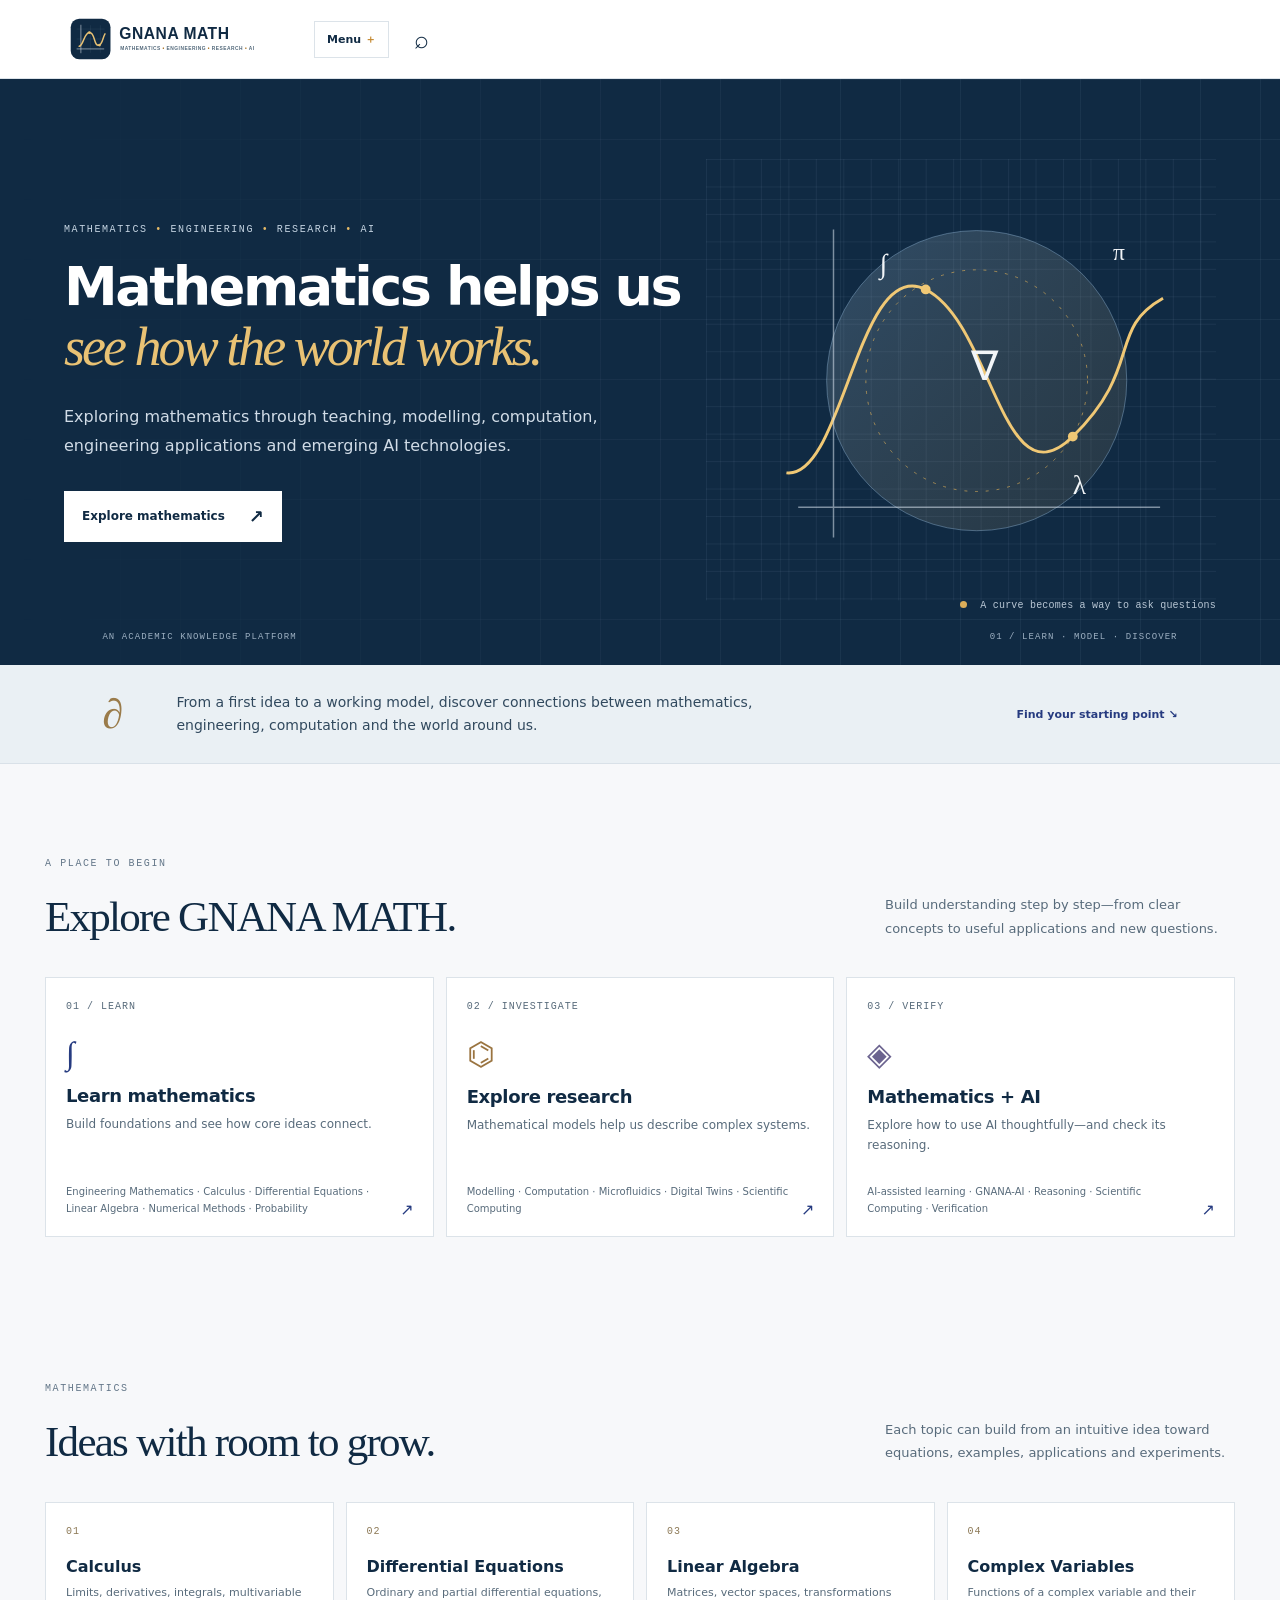
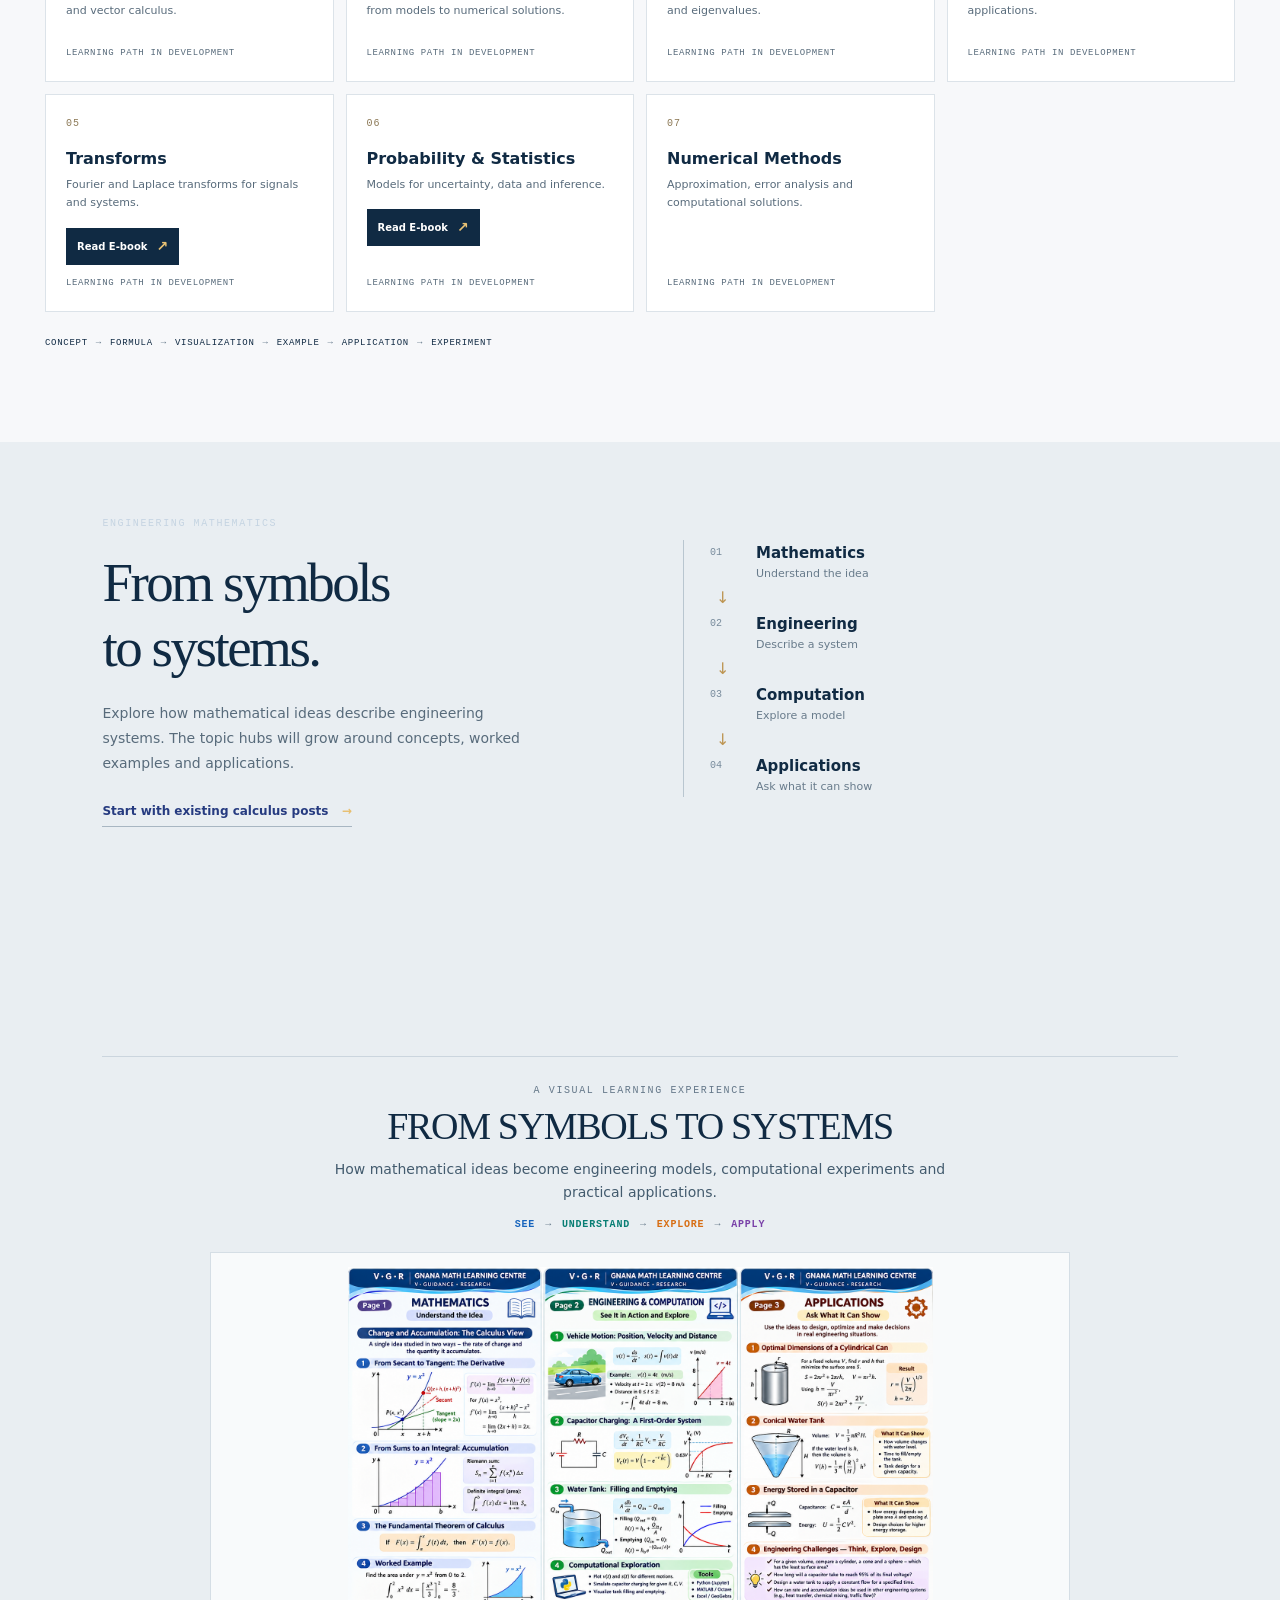
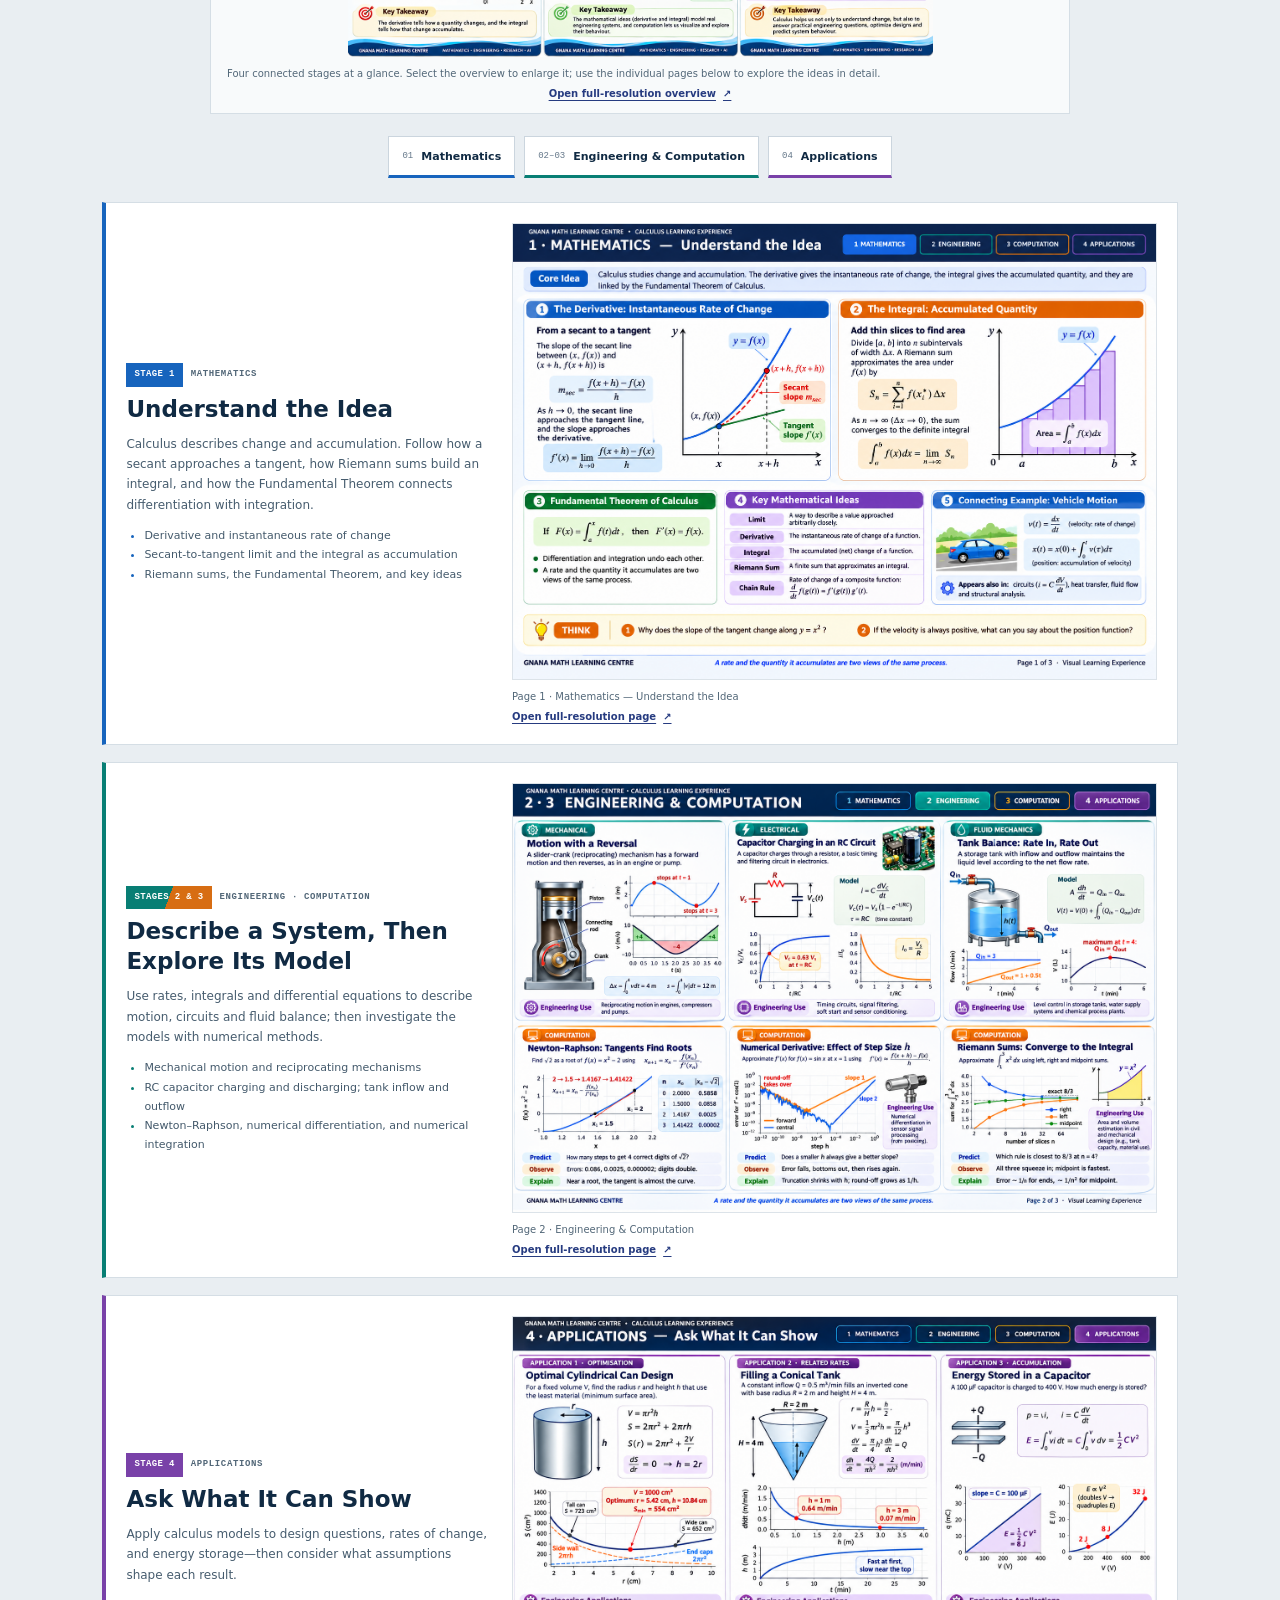
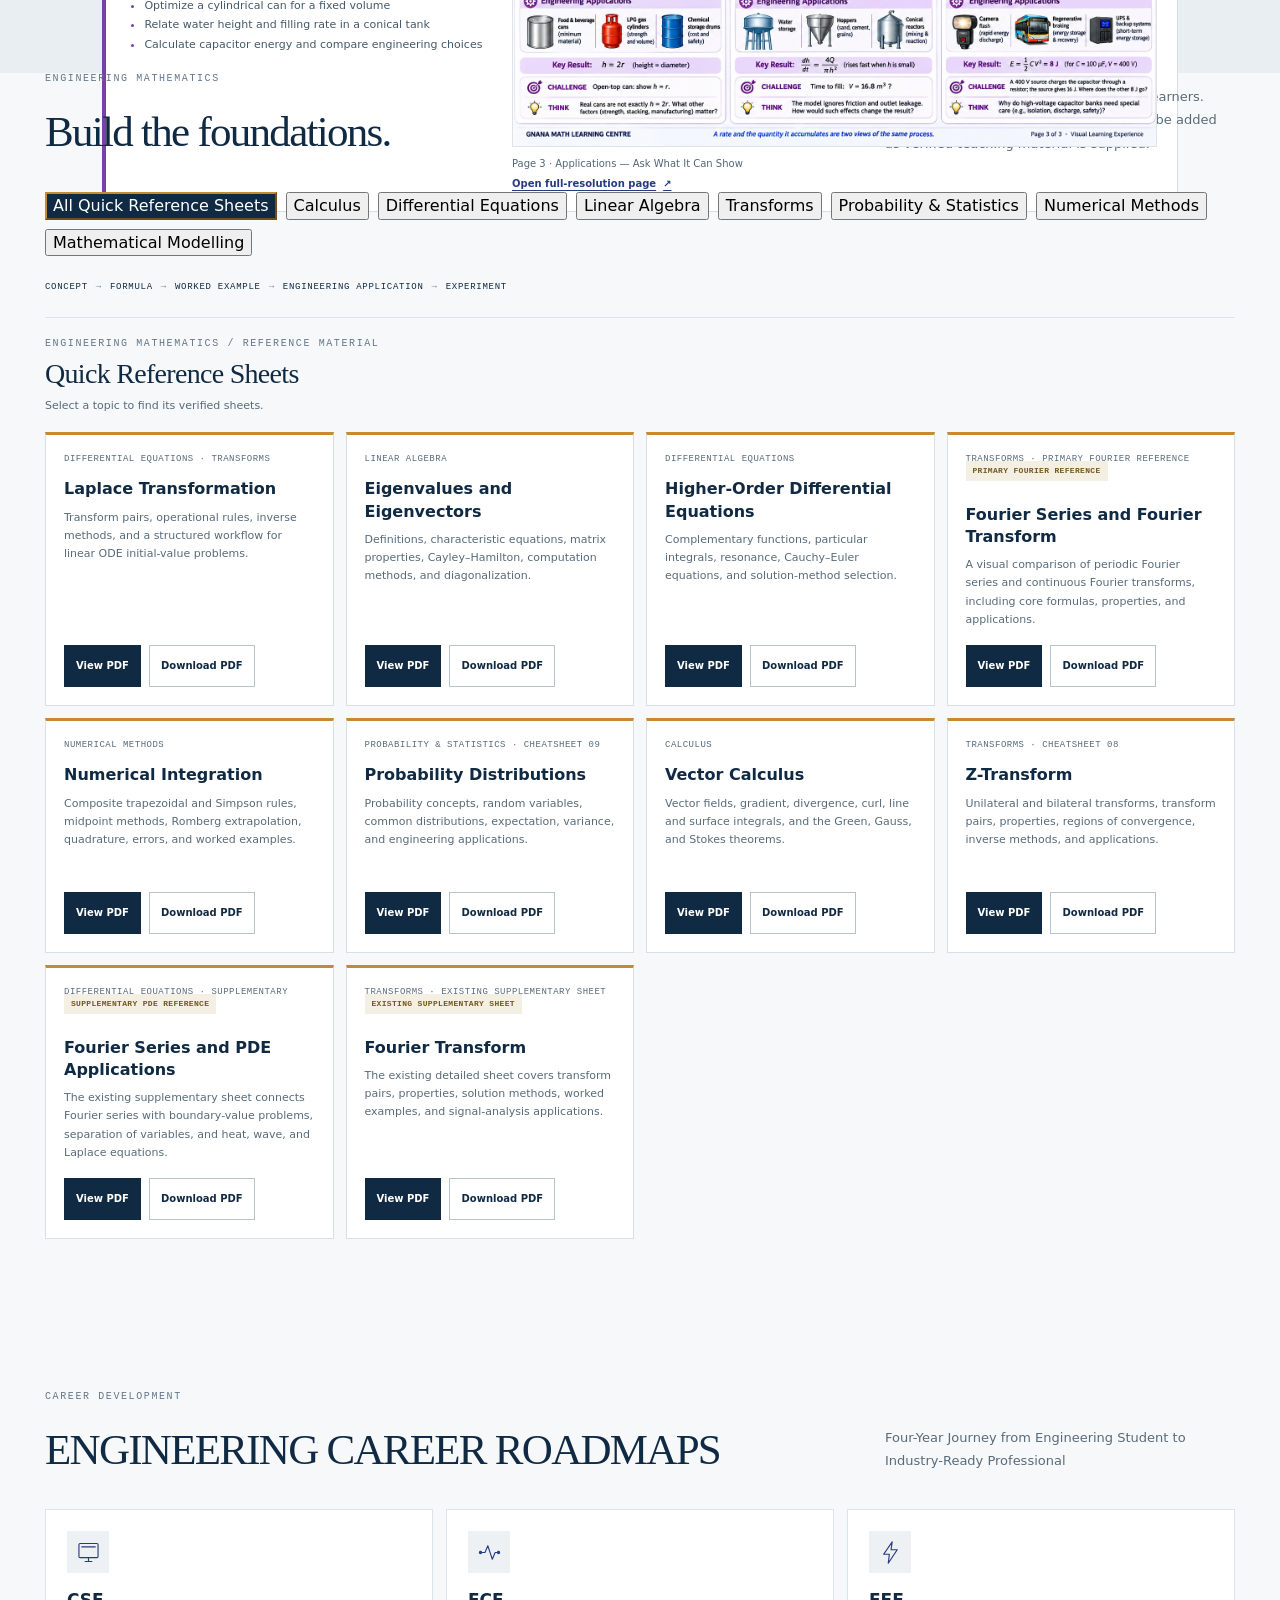
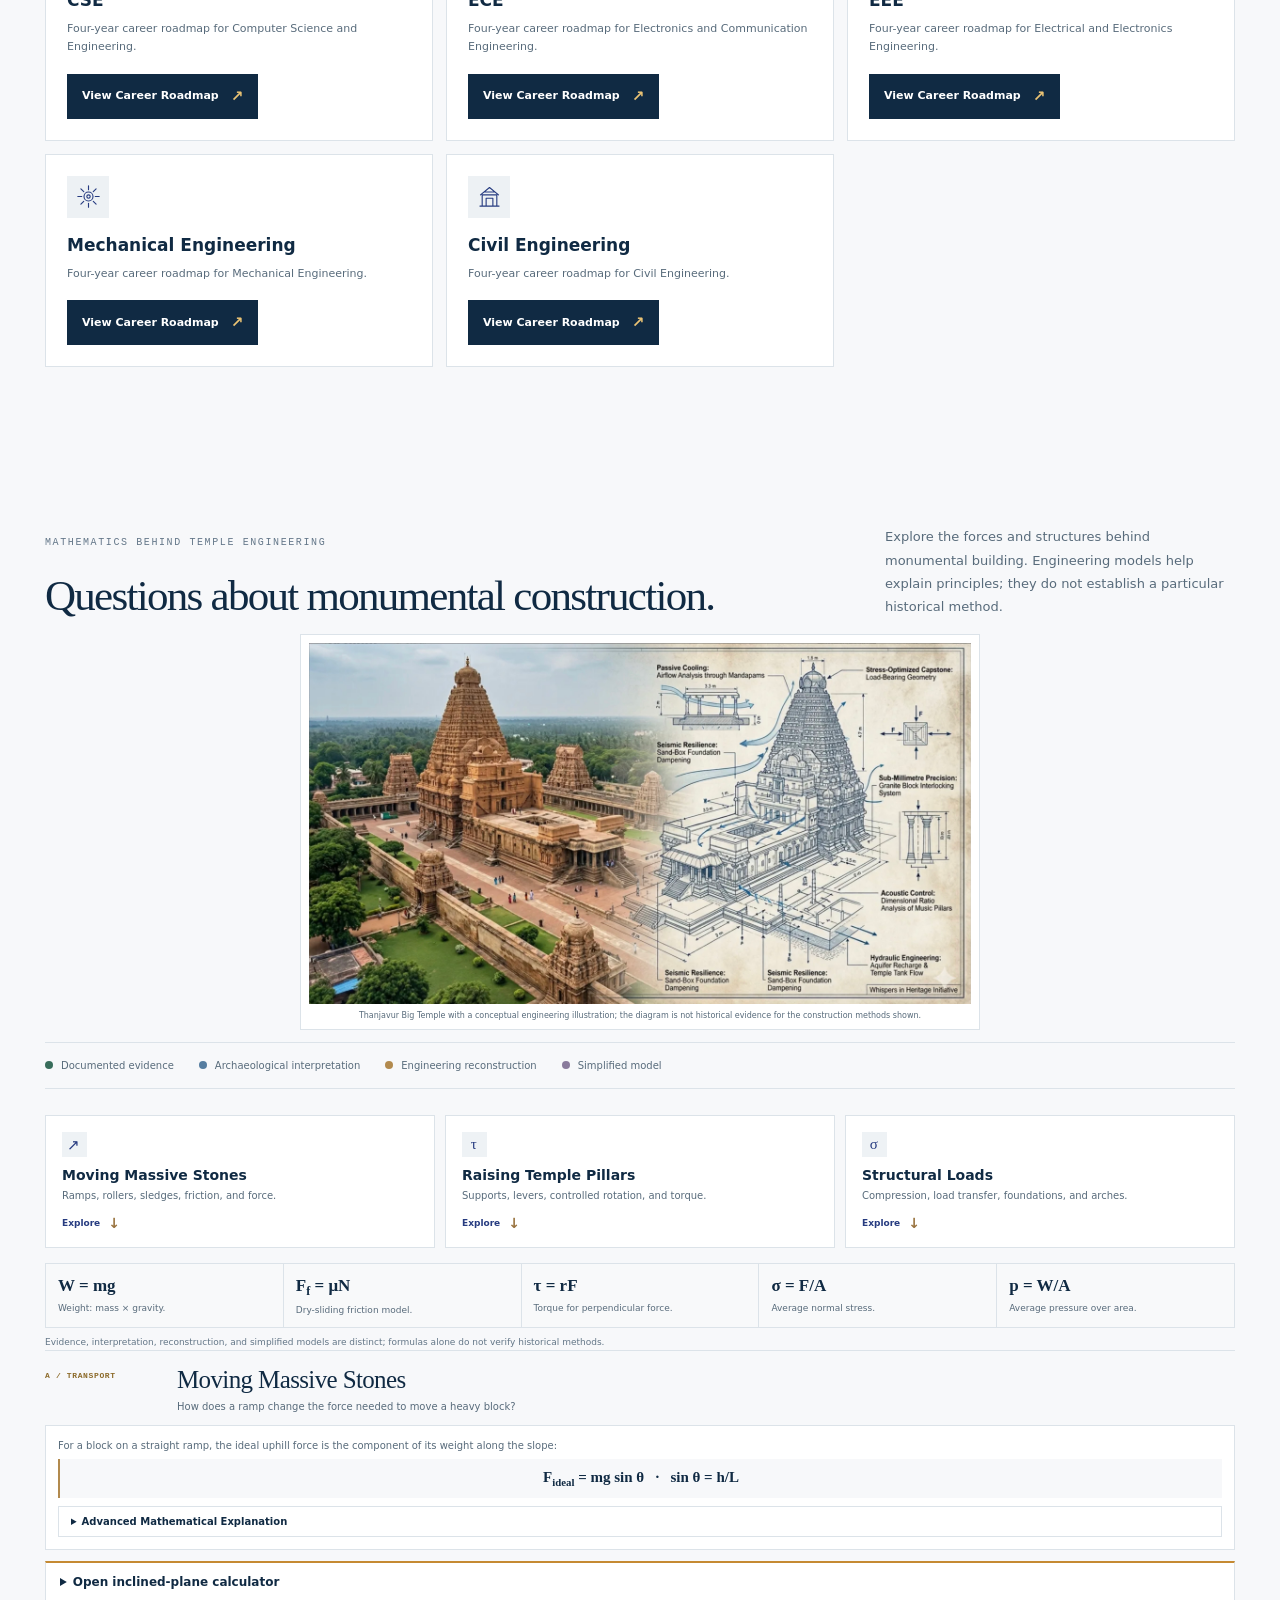
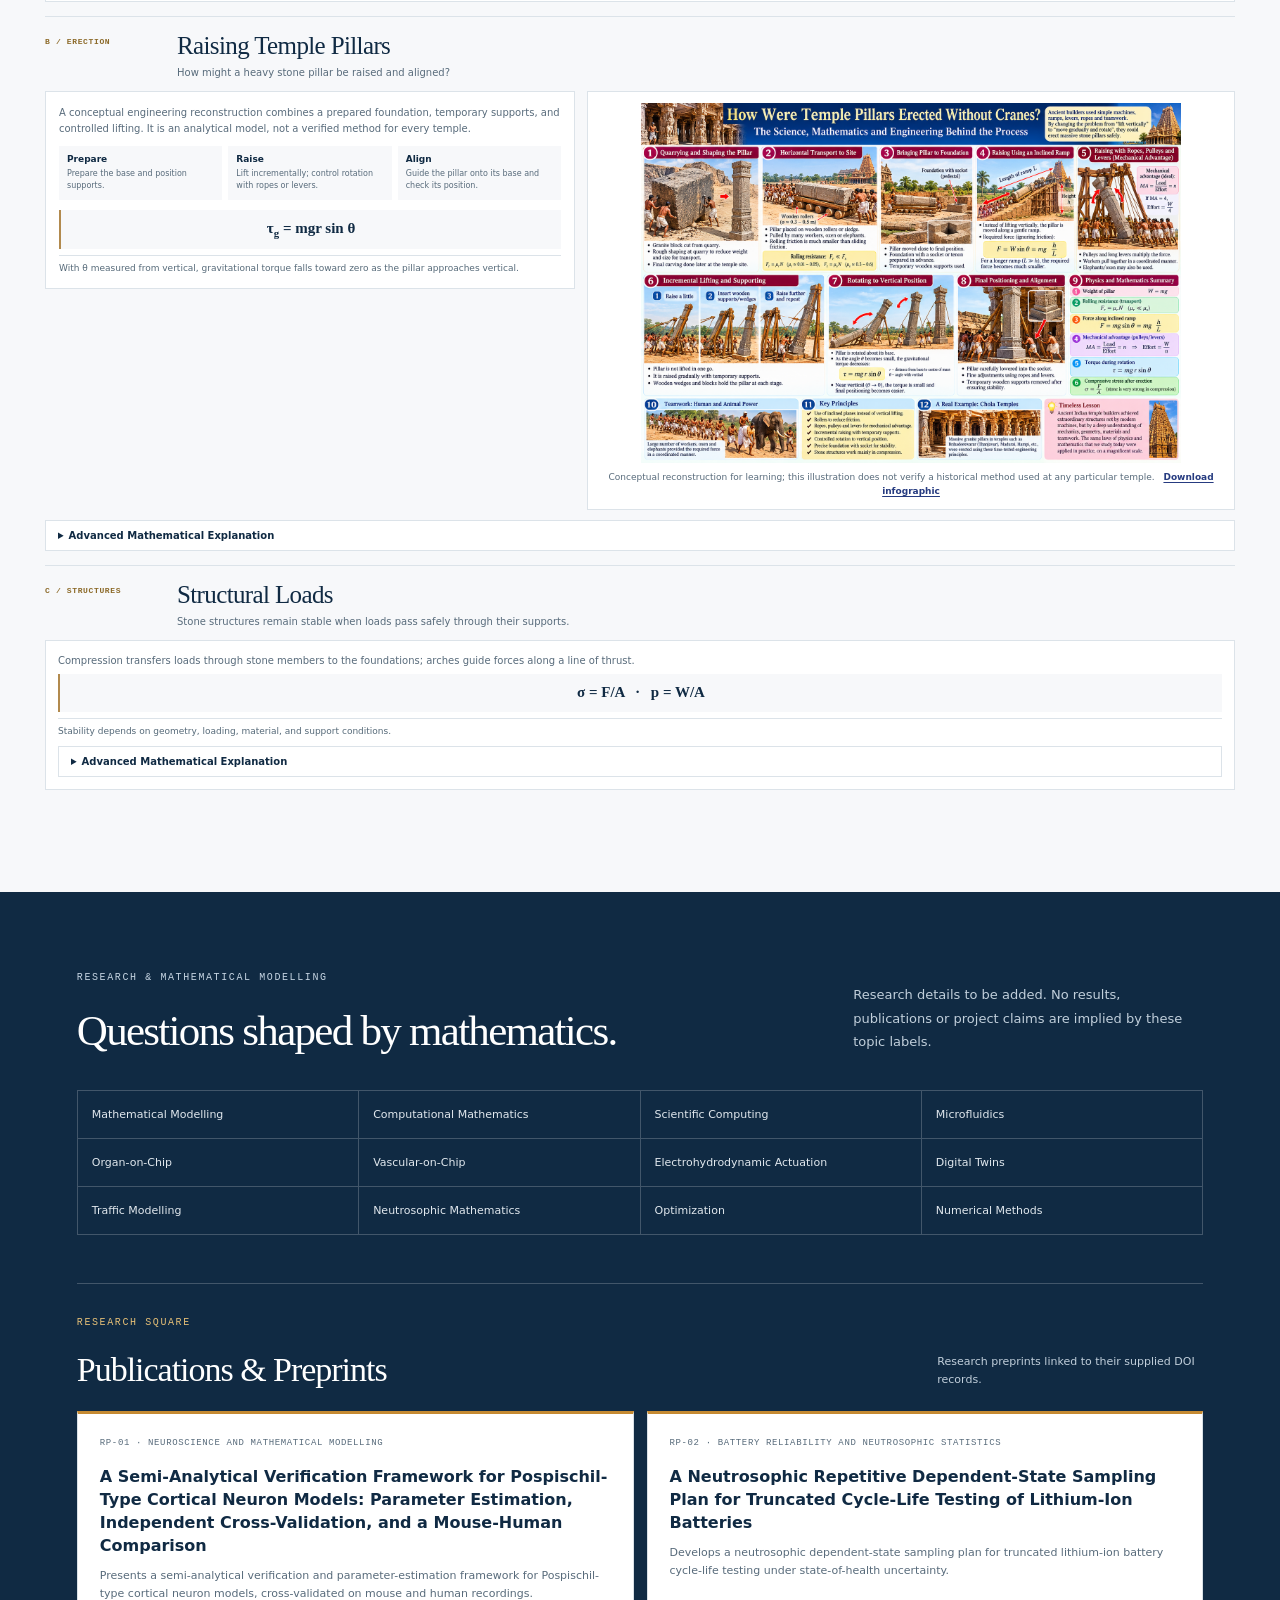
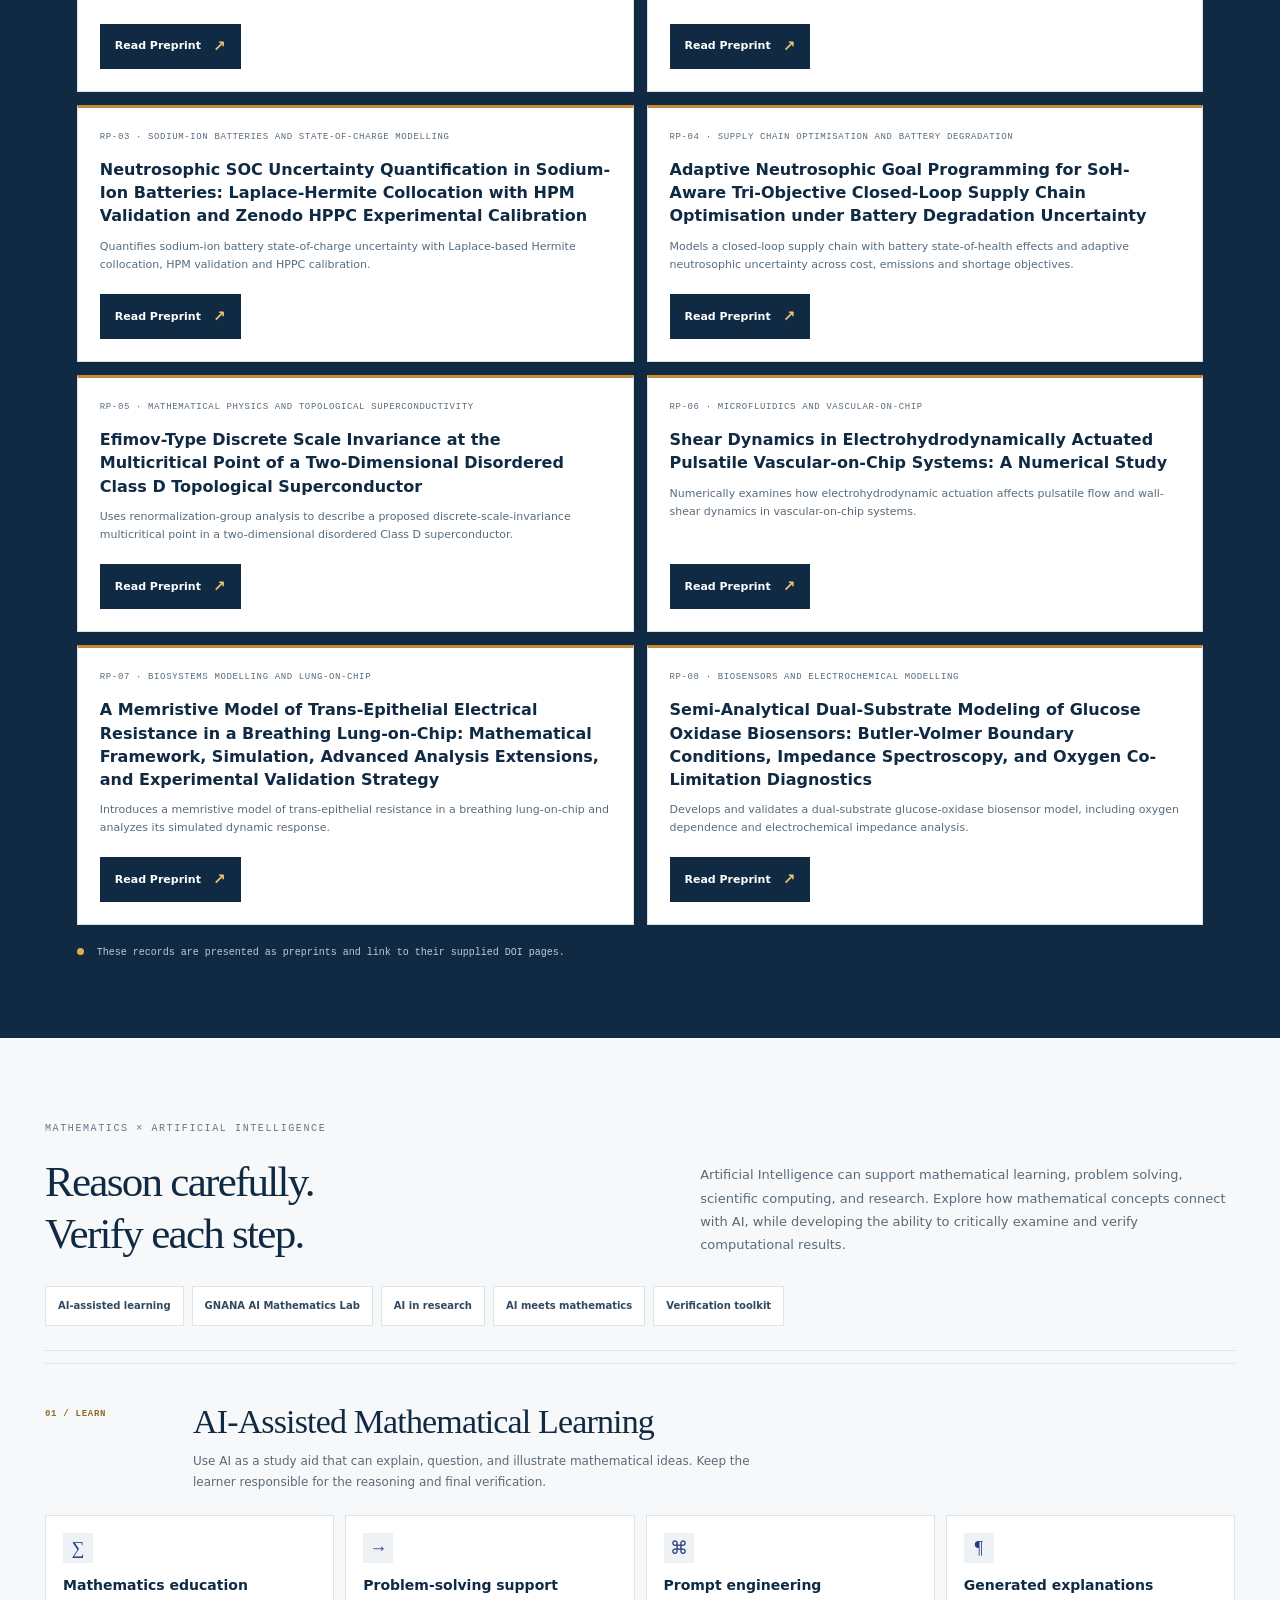
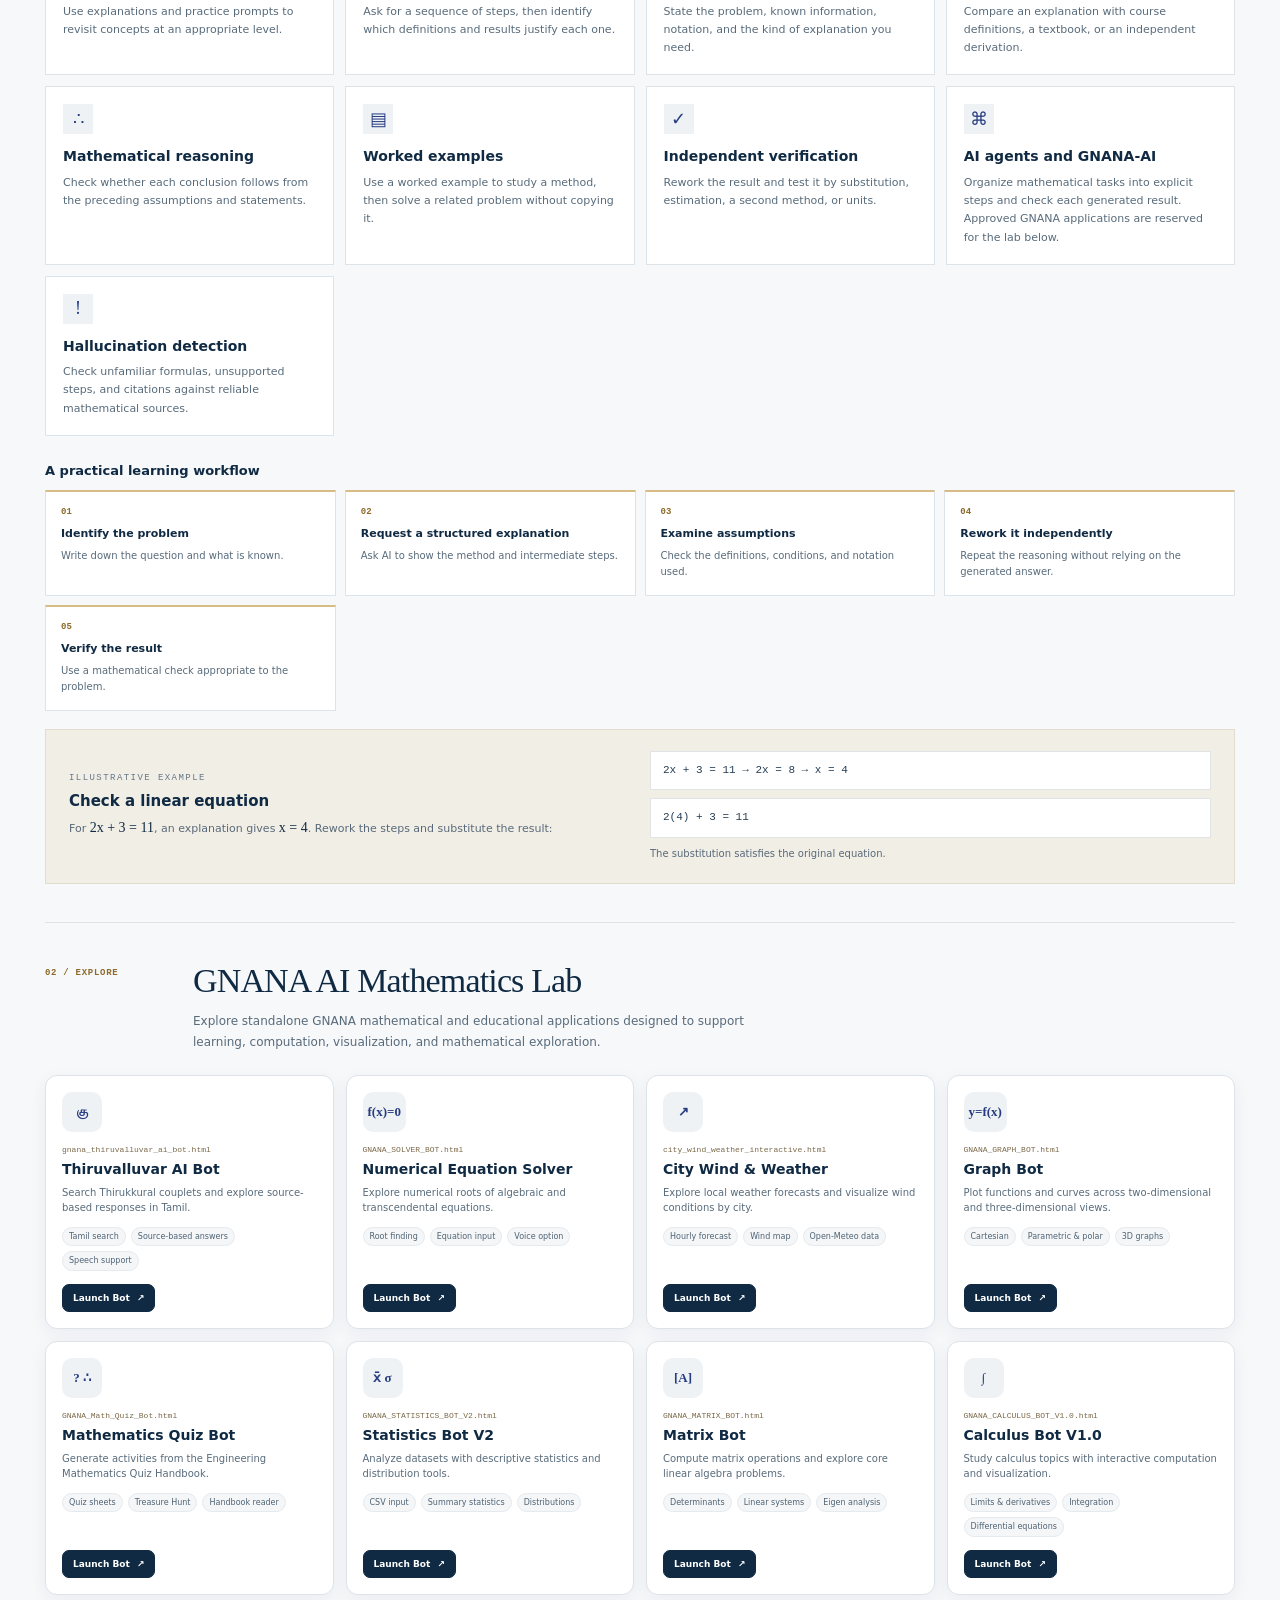
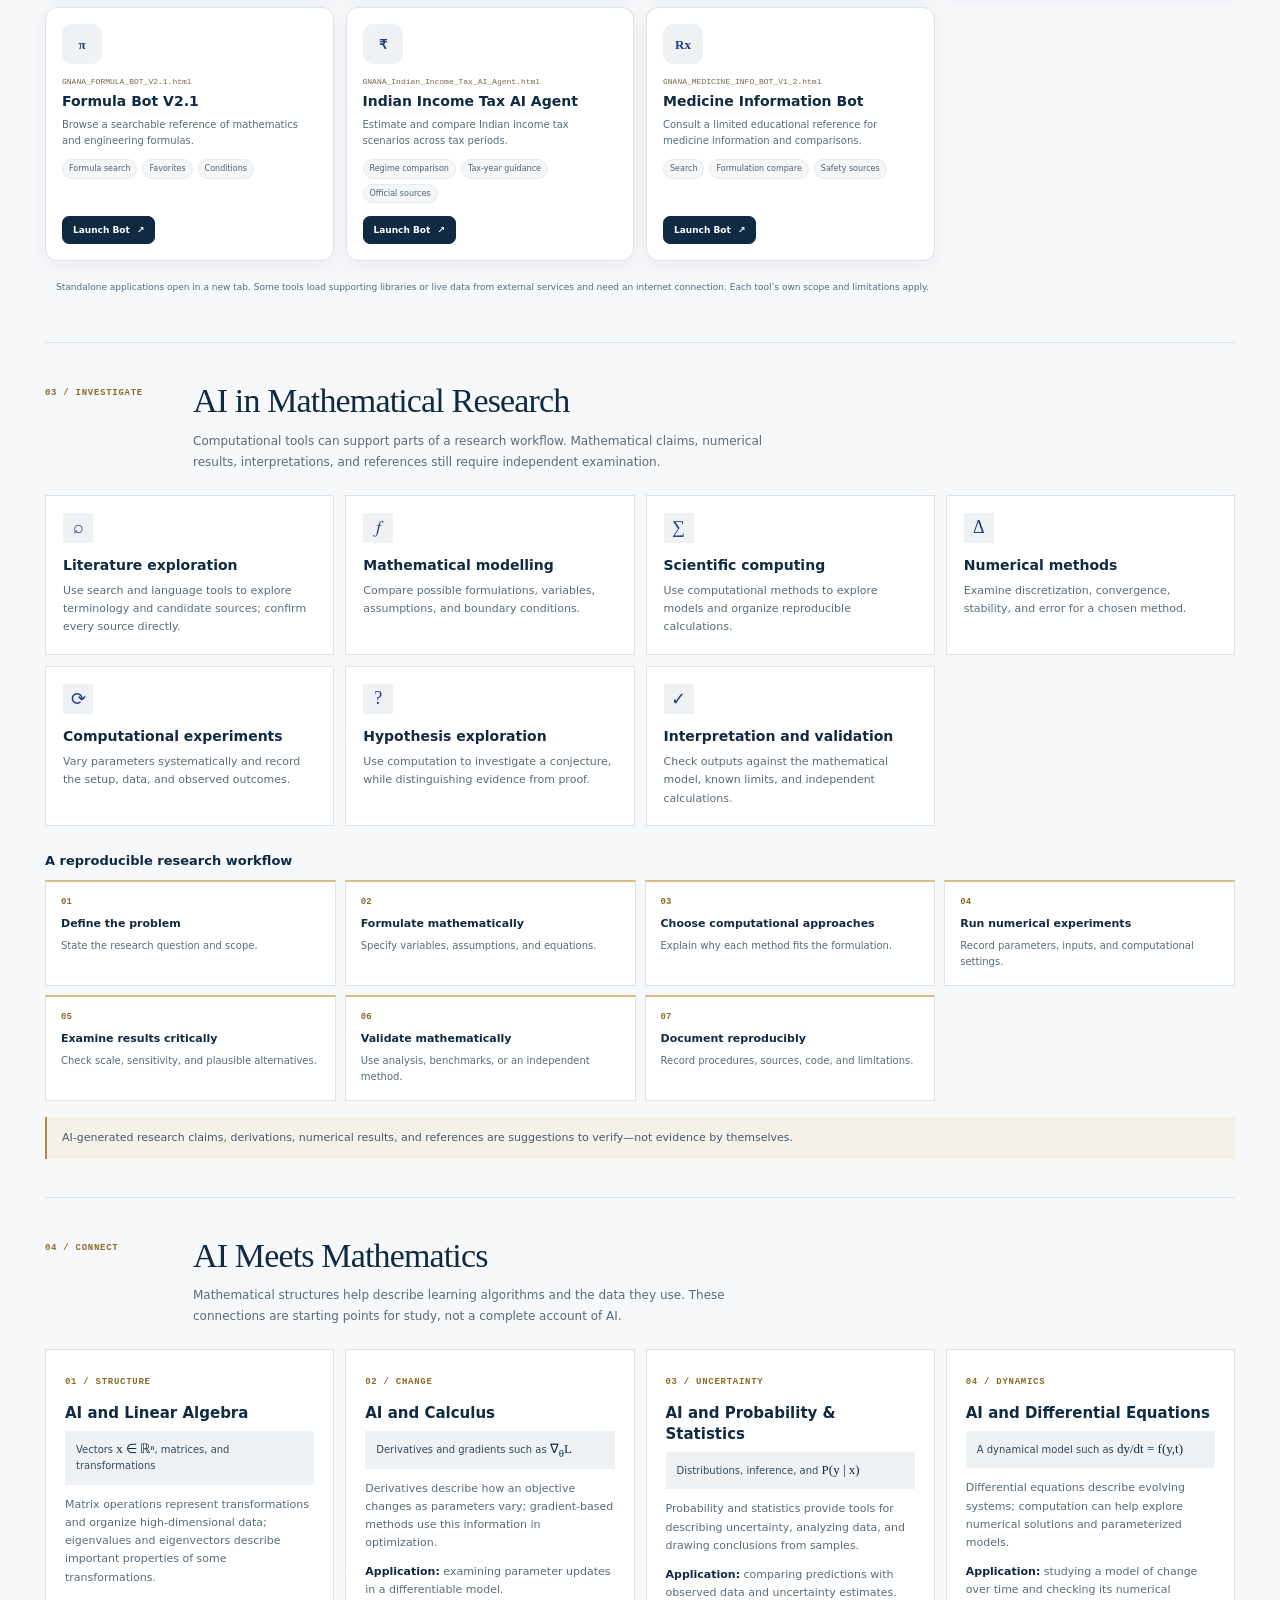
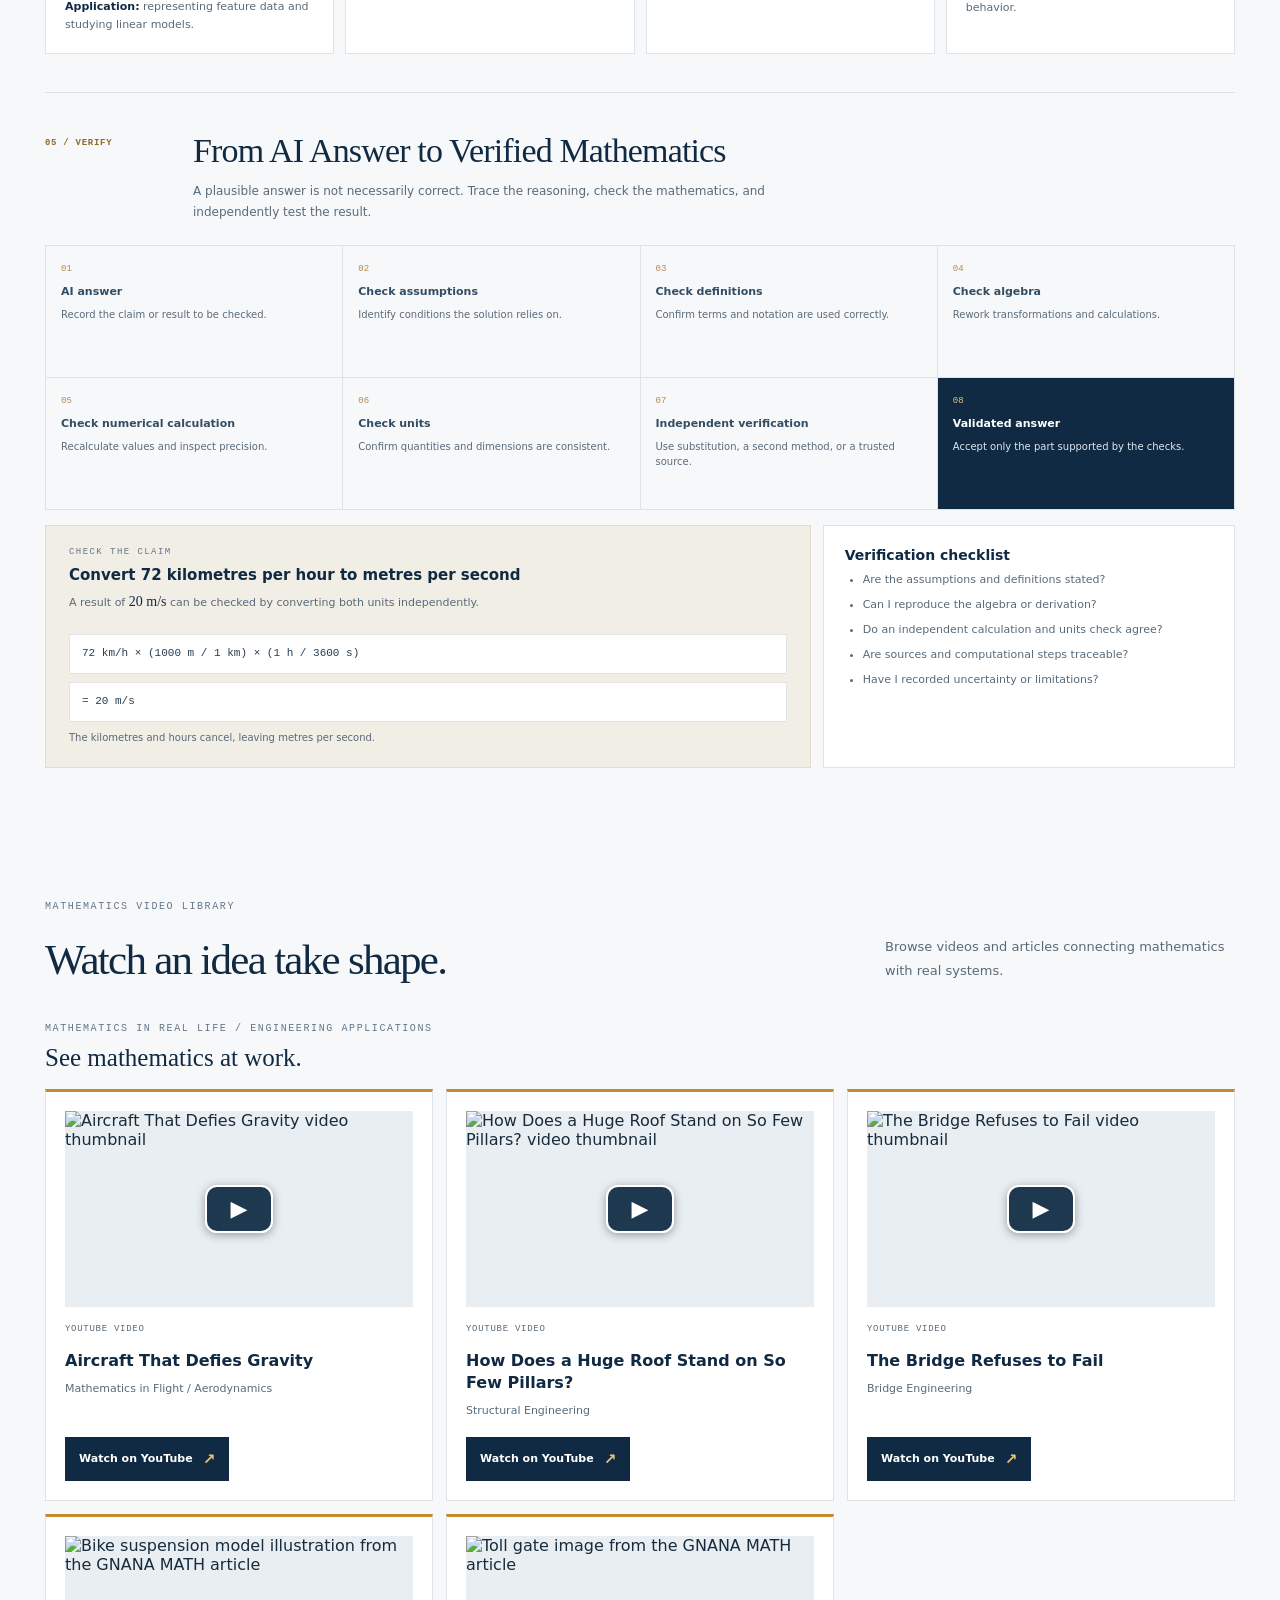
==== commit e202a7a4: "Deploy calculus visual learning and quick reference resources" ====
--- a/index.html
+++ b/index.html
@@ -102,11 +102,106 @@
     <section class="pathway" id="engineering">
       <div class="pathway-copy"><p class="eyebrow">ENGINEERING MATHEMATICS</p><h2>From symbols<br>to systems.</h2><p>Explore how mathematical ideas describe engineering systems. The topic hubs will grow around concepts, worked examples and applications.</p><a class="text-link" href="#journal">Start with existing calculus posts <span aria-hidden="true">→</span></a></div>
       <div class="pathway-steps" aria-label="Mathematics to real-world applications pathway"><div><span>01</span><strong>Mathematics</strong><small>Understand the idea</small></div><i aria-hidden="true">↓</i><div><span>02</span><strong>Engineering</strong><small>Describe a system</small></div><i aria-hidden="true">↓</i><div><span>03</span><strong>Computation</strong><small>Explore a model</small></div><i aria-hidden="true">↓</i><div><span>04</span><strong>Applications</strong><small>Ask what it can show</small></div></div>
+      <div class="calculus-learning-experience" aria-labelledby="calculus-experience-title">
+        <header class="calculus-experience-intro">
+          <p class="eyebrow eyebrow-dark">A VISUAL LEARNING EXPERIENCE</p>
+          <h3 id="calculus-experience-title">FROM SYMBOLS TO SYSTEMS</h3>
+          <p class="calculus-experience-subtitle">How mathematical ideas become engineering models, computational experiments and practical applications.</p>
+          <p class="calculus-learning-philosophy" aria-label="See, understand, explore, apply"><span>SEE</span><span aria-hidden="true">→</span><span>UNDERSTAND</span><span aria-hidden="true">→</span><span>EXPLORE</span><span aria-hidden="true">→</span><span>APPLY</span></p>
+        </header>
+
+        <figure class="calculus-overview">
+          <button class="calculus-image-trigger calculus-overview-trigger" type="button" data-image-src="FROM%20SYMBOLS%20TO%20SYSTEMS/Calculus%20in%20Mathematics%2C%20Engineering%20and%20Applications.png" data-image-alt="Composite overview of the calculus learning experience, showing Mathematics, Engineering, Computation, and Applications across three visual pages." aria-label="Enlarge the four-stage calculus learning overview">
+            <img src="FROM%20SYMBOLS%20TO%20SYSTEMS/Calculus%20in%20Mathematics%2C%20Engineering%20and%20Applications.png" alt="Composite overview of the four-stage calculus learning framework: Mathematics, Engineering, Computation, and Applications." loading="lazy" decoding="async">
+            <span class="calculus-enlarge-hint" aria-hidden="true">Click to enlarge</span>
+          </button>
+          <figcaption>Four connected stages at a glance. Select the overview to enlarge it; use the individual pages below to explore the ideas in detail.</figcaption>
+          <a class="calculus-full-image-link" href="FROM%20SYMBOLS%20TO%20SYSTEMS/Calculus%20in%20Mathematics%2C%20Engineering%20and%20Applications.png" target="_blank" rel="noopener noreferrer">Open full-resolution overview <span aria-hidden="true">↗</span></a>
+        </figure>
+
+        <nav class="calculus-stage-nav" aria-label="Calculus visual learning stages">
+          <a href="#calculus-mathematics-stage" class="stage-nav-mathematics"><span>01</span> Mathematics</a>
+          <a href="#calculus-engineering-computation-stage" class="stage-nav-engineering"><span>02–03</span> Engineering &amp; Computation</a>
+          <a href="#calculus-applications-stage" class="stage-nav-applications"><span>04</span> Applications</a>
+        </nav>
+
+        <div class="calculus-stage-list">
+          <article class="calculus-stage calculus-stage-mathematics" id="calculus-mathematics-stage" aria-labelledby="calculus-mathematics-title">
+            <div class="calculus-stage-copy">
+              <p class="calculus-stage-label"><span>STAGE 1</span> MATHEMATICS</p>
+              <h4 id="calculus-mathematics-title">Understand the Idea</h4>
+              <p>Calculus describes change and accumulation. Follow how a secant approaches a tangent, how Riemann sums build an integral, and how the Fundamental Theorem connects differentiation with integration.</p>
+              <ul class="calculus-concept-list"><li>Derivative and instantaneous rate of change</li><li>Secant-to-tangent limit and the integral as accumulation</li><li>Riemann sums, the Fundamental Theorem, and key ideas</li></ul>
+            </div>
+            <figure class="calculus-stage-figure">
+              <button class="calculus-image-trigger" type="button" data-image-src="FROM%20SYMBOLS%20TO%20SYSTEMS/Calculus_%20Rates%20and%20Accumulation.png" data-image-alt="Calculus Mathematics page: secant and tangent slopes, derivative limit, Riemann sums, definite integral, Fundamental Theorem of Calculus, and a vehicle-motion example." aria-label="Enlarge Stage 1: Mathematics — Understand the Idea">
+                <img src="FROM%20SYMBOLS%20TO%20SYSTEMS/Calculus_%20Rates%20and%20Accumulation.png" alt="Calculus Mathematics infographic explaining derivatives as instantaneous rates of change, integrals as accumulated quantities, Riemann sums, and the Fundamental Theorem of Calculus." loading="lazy" decoding="async">
+                <span class="calculus-enlarge-hint" aria-hidden="true">Click to enlarge</span>
+              </button>
+              <figcaption>Page 1 · Mathematics — Understand the Idea</figcaption>
+              <a class="calculus-full-image-link" href="FROM%20SYMBOLS%20TO%20SYSTEMS/Calculus_%20Rates%20and%20Accumulation.png" target="_blank" rel="noopener noreferrer">Open full-resolution page <span aria-hidden="true">↗</span></a>
+            </figure>
+          </article>
+
+          <article class="calculus-stage calculus-stage-engineering" id="calculus-engineering-computation-stage" aria-labelledby="calculus-engineering-title">
+            <div class="calculus-stage-copy">
+              <p class="calculus-stage-label"><span>STAGES 2 &amp; 3</span> ENGINEERING · COMPUTATION</p>
+              <h4 id="calculus-engineering-title">Describe a System, Then Explore Its Model</h4>
+              <p>Use rates, integrals and differential equations to describe motion, circuits and fluid balance; then investigate the models with numerical methods.</p>
+              <ul class="calculus-concept-list"><li>Mechanical motion and reciprocating mechanisms</li><li>RC capacitor charging and discharging; tank inflow and outflow</li><li>Newton–Raphson, numerical differentiation, and numerical integration</li></ul>
+            </div>
+            <figure class="calculus-stage-figure">
+              <button class="calculus-image-trigger" type="button" data-image-src="FROM%20SYMBOLS%20TO%20SYSTEMS/Engineering%20%26%20Computation%20Calculus%20Infographic.png" data-image-alt="Engineering and Computation page: reciprocating mechanism motion, RC capacitor charging, tank balance, Newton–Raphson root finding, numerical differentiation, and Riemann-sum integration." aria-label="Enlarge Stages 2 and 3: Engineering and Computation">
+                <img src="FROM%20SYMBOLS%20TO%20SYSTEMS/Engineering%20%26%20Computation%20Calculus%20Infographic.png" alt="Engineering and computation infographic linking calculus to mechanical motion, an RC circuit, fluid tank balance, Newton–Raphson, numerical differentiation, and numerical integration." loading="lazy" decoding="async">
+                <span class="calculus-enlarge-hint" aria-hidden="true">Click to enlarge</span>
+              </button>
+              <figcaption>Page 2 · Engineering &amp; Computation</figcaption>
+              <a class="calculus-full-image-link" href="FROM%20SYMBOLS%20TO%20SYSTEMS/Engineering%20%26%20Computation%20Calculus%20Infographic.png" target="_blank" rel="noopener noreferrer">Open full-resolution page <span aria-hidden="true">↗</span></a>
+            </figure>
+          </article>
+
+          <article class="calculus-stage calculus-stage-applications" id="calculus-applications-stage" aria-labelledby="calculus-applications-title">
+            <div class="calculus-stage-copy">
+              <p class="calculus-stage-label"><span>STAGE 4</span> APPLICATIONS</p>
+              <h4 id="calculus-applications-title">Ask What It Can Show</h4>
+              <p>Apply calculus models to design questions, rates of change, and energy storage—then consider what assumptions shape each result.</p>
+              <ul class="calculus-concept-list"><li>Optimize a cylindrical can for a fixed volume</li><li>Relate water height and filling rate in a conical tank</li><li>Calculate capacitor energy and compare engineering choices</li></ul>
+            </div>
+            <figure class="calculus-stage-figure">
+              <button class="calculus-image-trigger" type="button" data-image-src="FROM%20SYMBOLS%20TO%20SYSTEMS/Calculus%20Applications_%20Optimization%2C%20Rates%2C%20Energy.png" data-image-alt="Applications page: cylindrical-can optimization, related rates in a conical water tank, and energy stored in a capacitor." aria-label="Enlarge Stage 4: Applications — Ask What It Can Show">
+                <img src="FROM%20SYMBOLS%20TO%20SYSTEMS/Calculus%20Applications_%20Optimization%2C%20Rates%2C%20Energy.png" alt="Calculus applications infographic showing cylindrical-can optimization, water-level related rates in a conical tank, capacitor energy, and engineering design questions." loading="lazy" decoding="async">
+                <span class="calculus-enlarge-hint" aria-hidden="true">Click to enlarge</span>
+              </button>
+              <figcaption>Page 3 · Applications — Ask What It Can Show</figcaption>
+              <a class="calculus-full-image-link" href="FROM%20SYMBOLS%20TO%20SYSTEMS/Calculus%20Applications_%20Optimization%2C%20Rates%2C%20Energy.png" target="_blank" rel="noopener noreferrer">Open full-resolution page <span aria-hidden="true">↗</span></a>
+            </figure>
+          </article>
+        </div>
+      </div>
     </section>
     <section class="engineering-topics section" aria-labelledby="engineering-topics-title">
       <div class="section-heading"><div><p class="eyebrow eyebrow-dark">ENGINEERING MATHEMATICS</p><h2 id="engineering-topics-title">Build the foundations.</h2></div><p>Concise topic pathways for engineering learners. Detailed objectives and practice sets will be added as verified teaching material is supplied.</p></div>
-      <div class="engineering-tags"><span>Calculus</span><span>Differential Equations</span><span>Linear Algebra</span><span>Transforms</span><span>Probability &amp; Statistics</span><span>Numerical Methods</span><span>Mathematical Modelling</span></div>
+      <div class="engineering-tags quick-reference-topics" role="group" aria-label="Filter Engineering Mathematics quick reference sheets">
+        <button class="quick-reference-topic-button" type="button" data-topic="all" aria-pressed="true">All Quick Reference Sheets</button>
+        <button class="quick-reference-topic-button" type="button" data-topic="calculus" aria-pressed="false">Calculus</button>
+        <button class="quick-reference-topic-button" type="button" data-topic="differential-equations" aria-pressed="false">Differential Equations</button>
+        <button class="quick-reference-topic-button" type="button" data-topic="linear-algebra" aria-pressed="false">Linear Algebra</button>
+        <button class="quick-reference-topic-button" type="button" data-topic="transforms" aria-pressed="false">Transforms</button>
+        <button class="quick-reference-topic-button" type="button" data-topic="probability-statistics" aria-pressed="false">Probability &amp; Statistics</button>
+        <button class="quick-reference-topic-button" type="button" data-topic="numerical-methods" aria-pressed="false">Numerical Methods</button>
+        <button class="quick-reference-topic-button" type="button" data-topic="mathematical-modelling" aria-pressed="false">Mathematical Modelling</button>
+      </div>
       <div class="learning-sequence"><span>CONCEPT</span> → <span>FORMULA</span> → <span>WORKED EXAMPLE</span> → <span>ENGINEERING APPLICATION</span> → <span>EXPERIMENT</span></div>
+      <section class="quick-reference-explorer" id="quick-reference-explorer" aria-labelledby="quick-reference-explorer-title">
+        <div class="quick-reference-explorer-heading"><p class="eyebrow eyebrow-dark">ENGINEERING MATHEMATICS / REFERENCE MATERIAL</p><h3 id="quick-reference-explorer-title">Quick Reference Sheets</h3><p>Select a topic to find its verified sheets.</p></div>
+        <div class="quick-reference-results" id="quick-reference-results" role="list" aria-live="polite"></div>
+        <p class="quick-reference-empty" id="quick-reference-empty" role="status" hidden>Quick Reference sheets for this topic will be added soon.</p>
+        <section class="quick-reference-viewer" id="quick-reference-viewer" aria-labelledby="quick-reference-viewer-title" hidden>
+          <div class="quick-reference-viewer-heading"><div><span class="quick-reference-viewer-topic" id="quick-reference-viewer-topic"></span><h4 id="quick-reference-viewer-title" tabindex="-1"></h4></div><div class="quick-reference-viewer-actions"><a class="resource-action" id="quick-reference-open" href="#" target="_blank" rel="noopener noreferrer">Open PDF in new tab <span aria-hidden="true">↗</span></a><a class="quick-reference-download" id="quick-reference-download" href="#" download>Download PDF <span aria-hidden="true">↓</span></a><button class="quick-reference-back" id="quick-reference-back" type="button">Back to topics</button></div></div>
+          <iframe class="quick-reference-frame" id="quick-reference-frame" title="Quick Reference PDF preview" loading="lazy" src="about:blank"></iframe>
+          <p class="quick-reference-viewer-note">If the preview is unavailable in your browser, use Open PDF in new tab or Download PDF.</p>
+        </section>
+      </section>
     </section>
 
     <section class="career-roadmaps section" id="career-roadmaps" aria-labelledby="career-roadmaps-title">
@@ -448,6 +543,11 @@
     <nav class="footer-links" aria-label="Footer navigation"><a href="#mathematics">Mathematics</a><a href="#engineering">Engineering Mathematics</a><a href="#research">Research</a><a href="#ai">AI &amp; Mathematics</a><a href="#videos">Videos</a><a href="#resources">Resources</a><a href="#about">About</a><a href="#contact">Contact</a></nav>
     <div class="footer-bottom"><span>© 2026 GNANA MATH LEARNING CENTRE</span><a href="branding/preview.html">Brand identity preview</a><a href="https://gnanamath.wordpress.com/">Current WordPress site ↗</a></div>
   </footer>
+  <dialog class="calculus-image-dialog" id="calculus-image-dialog" aria-labelledby="calculus-image-dialog-title" aria-describedby="calculus-dialog-caption">
+    <div class="calculus-image-dialog-heading"><h2 id="calculus-image-dialog-title">Enlarged calculus learning image</h2><button type="button" class="calculus-dialog-close" id="calculus-dialog-close">Close <span aria-hidden="true">×</span></button></div>
+    <figure><img id="calculus-dialog-image" alt=""><figcaption id="calculus-dialog-caption"></figcaption></figure>
+    <a id="calculus-dialog-original" href="#" target="_blank" rel="noopener noreferrer">Open original image in a new tab <span aria-hidden="true">↗</span></a>
+  </dialog>
   <script src="script.js"></script>
 </body>
 </html>
--- a/styles.css
+++ b/styles.css
@@ -315,3 +315,103 @@
 .temple-principle-card .temple-advanced{margin-top:8px}
 @media(max-width:700px){.temple-composite-visual{width:min(100%,560px);margin-bottom:10px;padding:6px}.temple-detail{padding:12px 0}.temple-principle-card{padding:10px}}
 @media(max-width:430px){.temple-principle-card .temple-equation-block{font-size:14px!important}.temple-composite-visual figcaption{font-size:8px}}
+
+.quick-reference-explorer{margin-top:25px;padding-top:20px;border-top:1px solid var(--line)}
+.quick-reference-explorer-heading{margin-bottom:15px}
+.quick-reference-explorer-heading .eyebrow{margin:0 0 7px}
+.quick-reference-explorer-heading h3{margin:0;color:var(--navy);font:400 clamp(22px,3vw,28px)/1.25 var(--serif);letter-spacing:-.025em}
+.quick-reference-explorer-heading>p:last-child{margin:6px 0 0;color:var(--muted);font-size:11px;line-height:1.6}
+.quick-reference-topics{margin-top:18px}
+.quick-reference-topic-button{font:inherit;line-height:1.35;cursor:pointer;transition:background-color .16s ease,color .16s ease,border-color .16s ease}
+.quick-reference-topic-button:hover{border-color:var(--ochre);background:#f4efe3}
+.quick-reference-topic-button[aria-pressed="true"]{border-color:var(--ochre);background:var(--navy);color:#fff;box-shadow:inset 0 -2px 0 var(--gold)}
+.quick-reference-results{display:grid;grid-template-columns:repeat(4,minmax(0,1fr));gap:12px;margin-top:17px;scroll-margin-top:100px}
+.quick-reference-card{min-width:0;min-height:235px;padding:18px}
+.quick-reference-category{display:block;color:#586b7b;font:9px/1.5 var(--mono);letter-spacing:.055em;text-transform:uppercase}
+.quick-reference-card h4{margin:12px 0 8px;color:var(--navy);font:600 16px/1.4 var(--sans);overflow-wrap:anywhere}
+.quick-reference-card p{margin:0 0 16px;color:var(--muted);font-size:11px;line-height:1.65}
+.quick-reference-card-badge{display:inline-block;margin:-5px 0 11px;padding:4px 7px;background:#f4efe3;color:#74571e;font:700 8px/1.4 var(--mono);letter-spacing:.04em;text-transform:uppercase}
+.quick-reference-card-actions{display:flex;align-items:center;flex-wrap:wrap;gap:8px;margin-top:auto}
+.quick-reference-card-actions .resource-action{min-height:42px;margin:0;padding:10px 12px;cursor:pointer;font:700 10px/1.4 var(--sans);border:0}
+.quick-reference-download{display:inline-flex;align-items:center;justify-content:center;min-height:42px;border:1px solid #b7c3cc;padding:9px 11px;color:var(--navy);font-size:10px;font-weight:700;line-height:1.4}
+.quick-reference-download:hover{background:#edf1f4}
+.quick-reference-download:focus-visible,.quick-reference-card-actions .resource-action:focus-visible,.quick-reference-back:focus-visible{outline:3px solid #a66b17;outline-offset:3px}
+.quick-reference-empty{margin:15px 0 0;padding:17px 18px;border:1px solid var(--line);border-left:3px solid var(--ochre);background:#fff;color:var(--muted);font-size:12px;line-height:1.6}
+.quick-reference-viewer{margin-top:19px;padding:18px;background:#fff;border:1px solid var(--line);border-top:3px solid var(--ochre)}
+.quick-reference-viewer-heading{display:flex;align-items:center;justify-content:space-between;gap:15px;margin-bottom:13px}
+.quick-reference-viewer-topic{display:block;margin-bottom:5px;color:#586b7b;font:9px/1.5 var(--mono);letter-spacing:.06em;text-transform:uppercase}
+.quick-reference-viewer-heading h4{margin:0;color:var(--navy);font:600 18px/1.4 var(--sans)}
+.quick-reference-viewer-actions{display:flex;align-items:center;justify-content:flex-end;flex-wrap:wrap;gap:8px}
+.quick-reference-viewer-actions .resource-action{margin:0}
+.quick-reference-back{min-height:44px;border:1px solid #b7c3cc;background:#fff;color:var(--navy);padding:10px 13px;font:700 10px/1.4 var(--sans);cursor:pointer}
+.quick-reference-frame{display:block;width:100%;height:clamp(480px,68vh,850px);border:1px solid #d8e0e6;background:#eef2f5}
+.quick-reference-viewer-note{margin:9px 0 0;color:var(--muted);font-size:10px;line-height:1.5}
+@media(max-width:1100px){.quick-reference-results{grid-template-columns:repeat(3,minmax(0,1fr))}}
+@media(max-width:850px){.quick-reference-results{grid-template-columns:repeat(2,minmax(0,1fr))}}
+@media(max-width:700px){.quick-reference-explorer{margin-top:21px;padding-top:17px}.quick-reference-results{gap:10px;margin-top:13px}.quick-reference-card{min-height:215px;padding:15px}.quick-reference-card h4{font-size:15px}.quick-reference-viewer{padding:13px}.quick-reference-viewer-heading{display:block}.quick-reference-viewer-actions{justify-content:flex-start;margin-top:12px}.quick-reference-frame{height:65vh;min-height:420px;max-height:680px}}
+@media(max-width:520px){.quick-reference-results{grid-template-columns:1fr}.quick-reference-card{min-height:0}.quick-reference-card-actions>a,.quick-reference-card-actions>button{flex:1 1 auto;justify-content:center}.quick-reference-viewer-actions>a,.quick-reference-viewer-actions>button{flex:1 1 auto;justify-content:center}.quick-reference-frame{height:62vh;min-height:380px}}
+@media(prefers-reduced-motion:reduce){.quick-reference-topic-button{transition:none}}
+
+/* Calculus visual learning experience within the existing engineering pathway. */
+.calculus-learning-experience{grid-column:1/-1;width:100%;max-width:1190px;margin:22px auto 0;padding-top:28px;border-top:1px solid #cbd5de;color:var(--ink)}
+.calculus-experience-intro{max-width:760px;margin:0 auto 20px;text-align:center}
+.calculus-experience-intro .eyebrow{margin:0 0 8px}
+.calculus-experience-intro h3{margin:0;color:var(--navy);font:400 clamp(26px,3.6vw,38px)/1.2 var(--serif);letter-spacing:-.035em}
+.calculus-experience-subtitle{max-width:660px;margin:9px auto 14px;color:#435b6e;font-size:14px;line-height:1.65}
+.calculus-learning-philosophy{display:flex;align-items:center;justify-content:center;gap:10px;flex-wrap:wrap;margin:0;color:#657889;font:700 10px/1.4 var(--mono);letter-spacing:.08em}
+.calculus-learning-philosophy span:nth-of-type(1){color:#1764bd}.calculus-learning-philosophy span:nth-of-type(3){color:#087e74}.calculus-learning-philosophy span:nth-of-type(5){color:#d76d13}.calculus-learning-philosophy span:nth-of-type(7){color:#7941a8}
+.calculus-overview{max-width:860px;margin:0 auto 22px;padding:14px 16px 12px;background:rgba(255,255,255,.7);border:1px solid #d5dee5;text-align:center}
+.calculus-image-trigger{position:relative;display:block;width:100%;padding:0;border:0;background:#fff;cursor:zoom-in;text-align:initial}
+.calculus-image-trigger:focus-visible{outline:3px solid #a66b17;outline-offset:4px}
+.calculus-image-trigger img{display:block;width:100%;height:auto;object-fit:contain}
+.calculus-overview-trigger{width:auto;max-width:100%;margin:0 auto}
+.calculus-overview-trigger img{width:auto;max-width:100%;max-height:390px}
+.calculus-enlarge-hint{position:absolute;right:10px;bottom:10px;padding:7px 10px;background:rgba(16,42,67,.9);color:#fff;font:600 10px/1.3 var(--sans);opacity:0;transition:opacity .16s ease}
+.calculus-image-trigger:hover .calculus-enlarge-hint,.calculus-image-trigger:focus-visible .calculus-enlarge-hint{opacity:1}
+.calculus-overview figcaption,.calculus-stage-figure figcaption{margin:9px 0 0;color:#526778;font-size:10px;line-height:1.5;text-align:left}
+.calculus-full-image-link{display:inline-flex;gap:7px;align-items:center;margin-top:7px;color:var(--indigo);font-size:10px;font-weight:700;text-decoration:underline;text-underline-offset:3px}
+.calculus-full-image-link:focus-visible{outline:3px solid #a66b17;outline-offset:3px}
+.calculus-stage-nav{display:flex;justify-content:center;gap:9px;flex-wrap:wrap;margin:20px 0 24px}
+.calculus-stage-nav a{display:inline-flex;align-items:center;gap:8px;min-height:42px;padding:9px 13px;border:1px solid #cbd5de;background:#fff;color:var(--navy);font-size:11px;font-weight:700;transition:transform .16s ease,border-color .16s ease}
+.calculus-stage-nav a:hover{transform:translateY(-2px);border-color:var(--ochre)}
+.calculus-stage-nav a:focus-visible{outline:3px solid #a66b17;outline-offset:3px}
+.calculus-stage-nav a span{font:9px var(--mono);color:#647789}
+.stage-nav-mathematics{border-bottom:3px solid #1764bd!important}.stage-nav-engineering{border-bottom:3px solid #087e74!important}.stage-nav-applications{border-bottom:3px solid #7941a8!important}
+.calculus-stage-list{display:grid;gap:17px}
+.calculus-stage{--stage-accent:#1764bd;display:grid;grid-template-columns:minmax(250px,.72fr) minmax(0,1.28fr);gap:23px;align-items:center;padding:20px;background:#fff;border:1px solid #d5dee5;border-left:4px solid var(--stage-accent);scroll-margin-top:96px}
+.calculus-stage-mathematics{--stage-accent:#1764bd}.calculus-stage-engineering{--stage-accent:#087e74;border-left-color:#087e74}.calculus-stage-applications{--stage-accent:#7941a8}
+.calculus-stage-copy{min-width:0}
+.calculus-stage-label{display:flex;align-items:center;gap:8px;flex-wrap:wrap;margin:0 0 8px;color:#526778;font:700 9px/1.5 var(--mono);letter-spacing:.07em}
+.calculus-stage-label span{display:inline-block;padding:5px 8px;background:var(--stage-accent);color:#fff;letter-spacing:.04em}
+.calculus-stage-engineering .calculus-stage-label span{background:linear-gradient(110deg,#087e74 0 50%,#d76d13 50% 100%)}
+.calculus-stage-copy h4{margin:0 0 9px;color:var(--navy);font:600 clamp(18px,2vw,23px)/1.3 var(--sans)}
+.calculus-stage-copy>p:not(.calculus-stage-label){margin:0 0 11px;color:#465c6e;font-size:12px;line-height:1.7}
+.calculus-concept-list{margin:0;padding-left:18px;color:#43596b;font-size:11px;line-height:1.75}
+.calculus-concept-list li::marker{color:var(--stage-accent)}
+.calculus-stage-figure{min-width:0;margin:0}
+.calculus-stage-figure .calculus-image-trigger{overflow:hidden;border:1px solid #dce3e9}
+.calculus-stage-figure .calculus-image-trigger img{transition:transform .2s ease}
+.calculus-stage-figure .calculus-image-trigger:hover img{transform:scale(1.012)}
+.calculus-image-dialog{width:min(96vw,1320px);max-width:none;max-height:94dvh;margin:auto;padding:16px;background:#f7f8fa;border:1px solid #d5dee5;box-shadow:0 16px 60px rgba(9,28,45,.35);color:var(--ink)}
+.calculus-image-dialog::backdrop{background:rgba(9,28,45,.78)}
+.calculus-image-dialog-heading{display:flex;align-items:center;justify-content:space-between;gap:14px;margin-bottom:12px}
+.calculus-image-dialog-heading h2{margin:0;color:var(--navy);font:600 16px/1.4 var(--sans)}
+.calculus-dialog-close{min-height:42px;padding:8px 12px;border:1px solid #b8c5cf;background:#fff;color:var(--navy);font:700 11px var(--sans);cursor:pointer}
+.calculus-dialog-close span{margin-left:5px;color:#886525;font-size:17px}
+.calculus-dialog-close:focus-visible{outline:3px solid #a66b17;outline-offset:3px}
+.calculus-image-dialog figure{margin:0;text-align:center}
+.calculus-image-dialog figure img{display:block;width:auto;max-width:100%;height:auto;max-height:calc(94dvh - 125px);margin:0 auto;object-fit:contain}
+.calculus-image-dialog figcaption{margin:7px 0;color:#526778;font-size:11px;line-height:1.5;text-align:left}
+.calculus-image-dialog>a{display:inline-flex;min-height:40px;align-items:center;gap:8px;color:var(--indigo);font-size:11px;font-weight:700;text-decoration:underline;text-underline-offset:3px}
+.calculus-image-dialog>a:focus-visible{outline:3px solid #a66b17;outline-offset:3px}
+@media(max-width:850px){.calculus-stage{grid-template-columns:minmax(210px,.68fr) minmax(0,1.32fr);gap:16px;padding:16px}.calculus-overview{max-width:760px}}
+@media(max-width:700px){.calculus-learning-experience{margin-top:18px;padding-top:22px}.calculus-experience-intro{margin-bottom:16px}.calculus-experience-subtitle{font-size:12px}.calculus-learning-philosophy{gap:6px;font-size:9px}.calculus-overview{padding:9px;margin-bottom:16px}.calculus-overview-trigger img{max-height:280px}.calculus-stage-nav{justify-content:flex-start;margin:15px 0 18px}.calculus-stage-nav a{flex:1 1 140px;justify-content:center;font-size:10px}.calculus-stage-list{gap:13px}.calculus-stage{grid-template-columns:1fr;gap:14px;padding:14px}.calculus-stage-copy>p:not(.calculus-stage-label){font-size:11px}.calculus-concept-list{font-size:10px}.calculus-stage-figure .calculus-image-trigger img{width:100%;height:auto}.calculus-enlarge-hint{opacity:1;font-size:9px;padding:6px 8px}.calculus-image-dialog{width:100vw;max-width:none;max-height:96dvh;margin:auto 0 0;padding:12px;border-radius:13px 13px 0 0}.calculus-image-dialog figure img{max-height:calc(84dvh - 120px)}.calculus-image-dialog-heading h2{font-size:14px}}
+@media(prefers-reduced-motion:reduce){.calculus-stage-nav a,.calculus-image-trigger img,.calculus-enlarge-hint{transition:none}.calculus-stage-nav a:hover{transform:none}}
+
+@media print{
+  .site-header{position:static;z-index:auto}
+  html{scroll-behavior:auto}
+  .calculus-overview,.calculus-stage-figure{break-inside:avoid;page-break-inside:avoid}
+  .calculus-enlarge-hint{display:none}
+  .calculus-image-dialog{display:none!important}
+}
